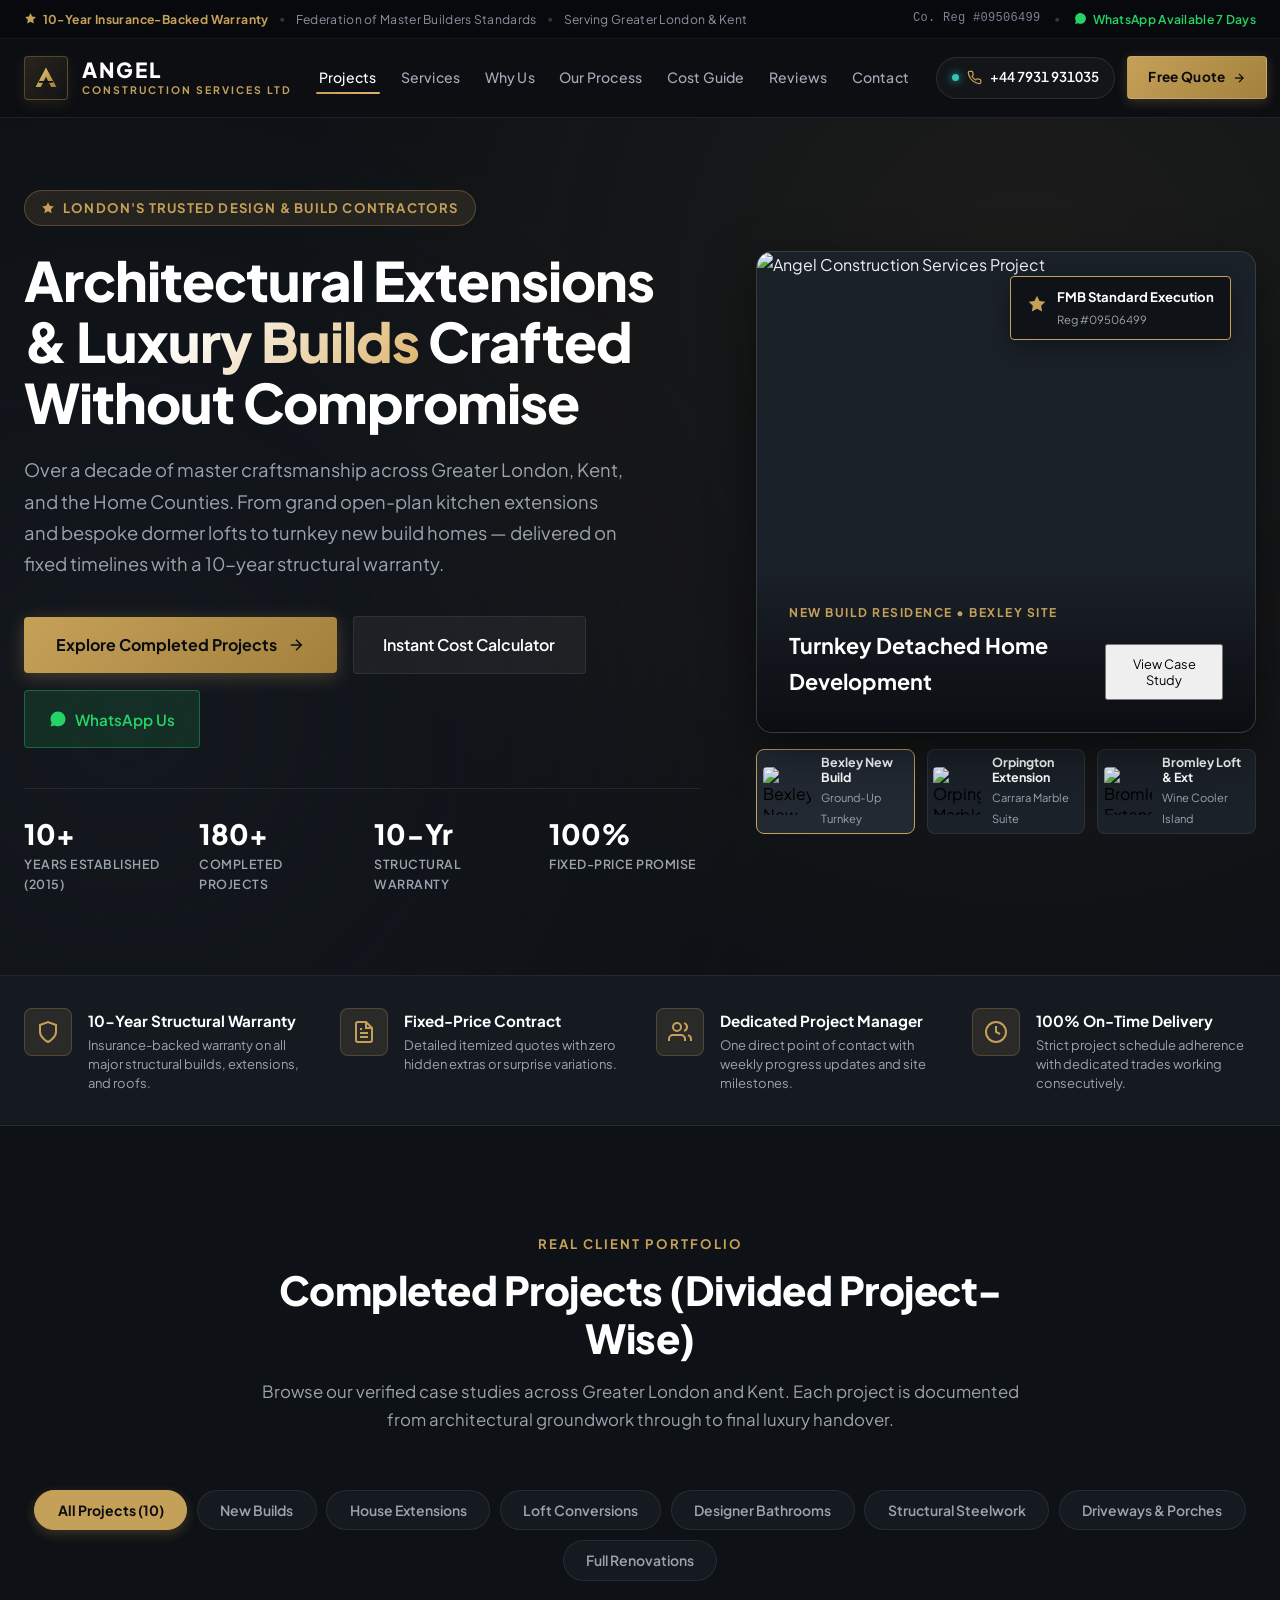
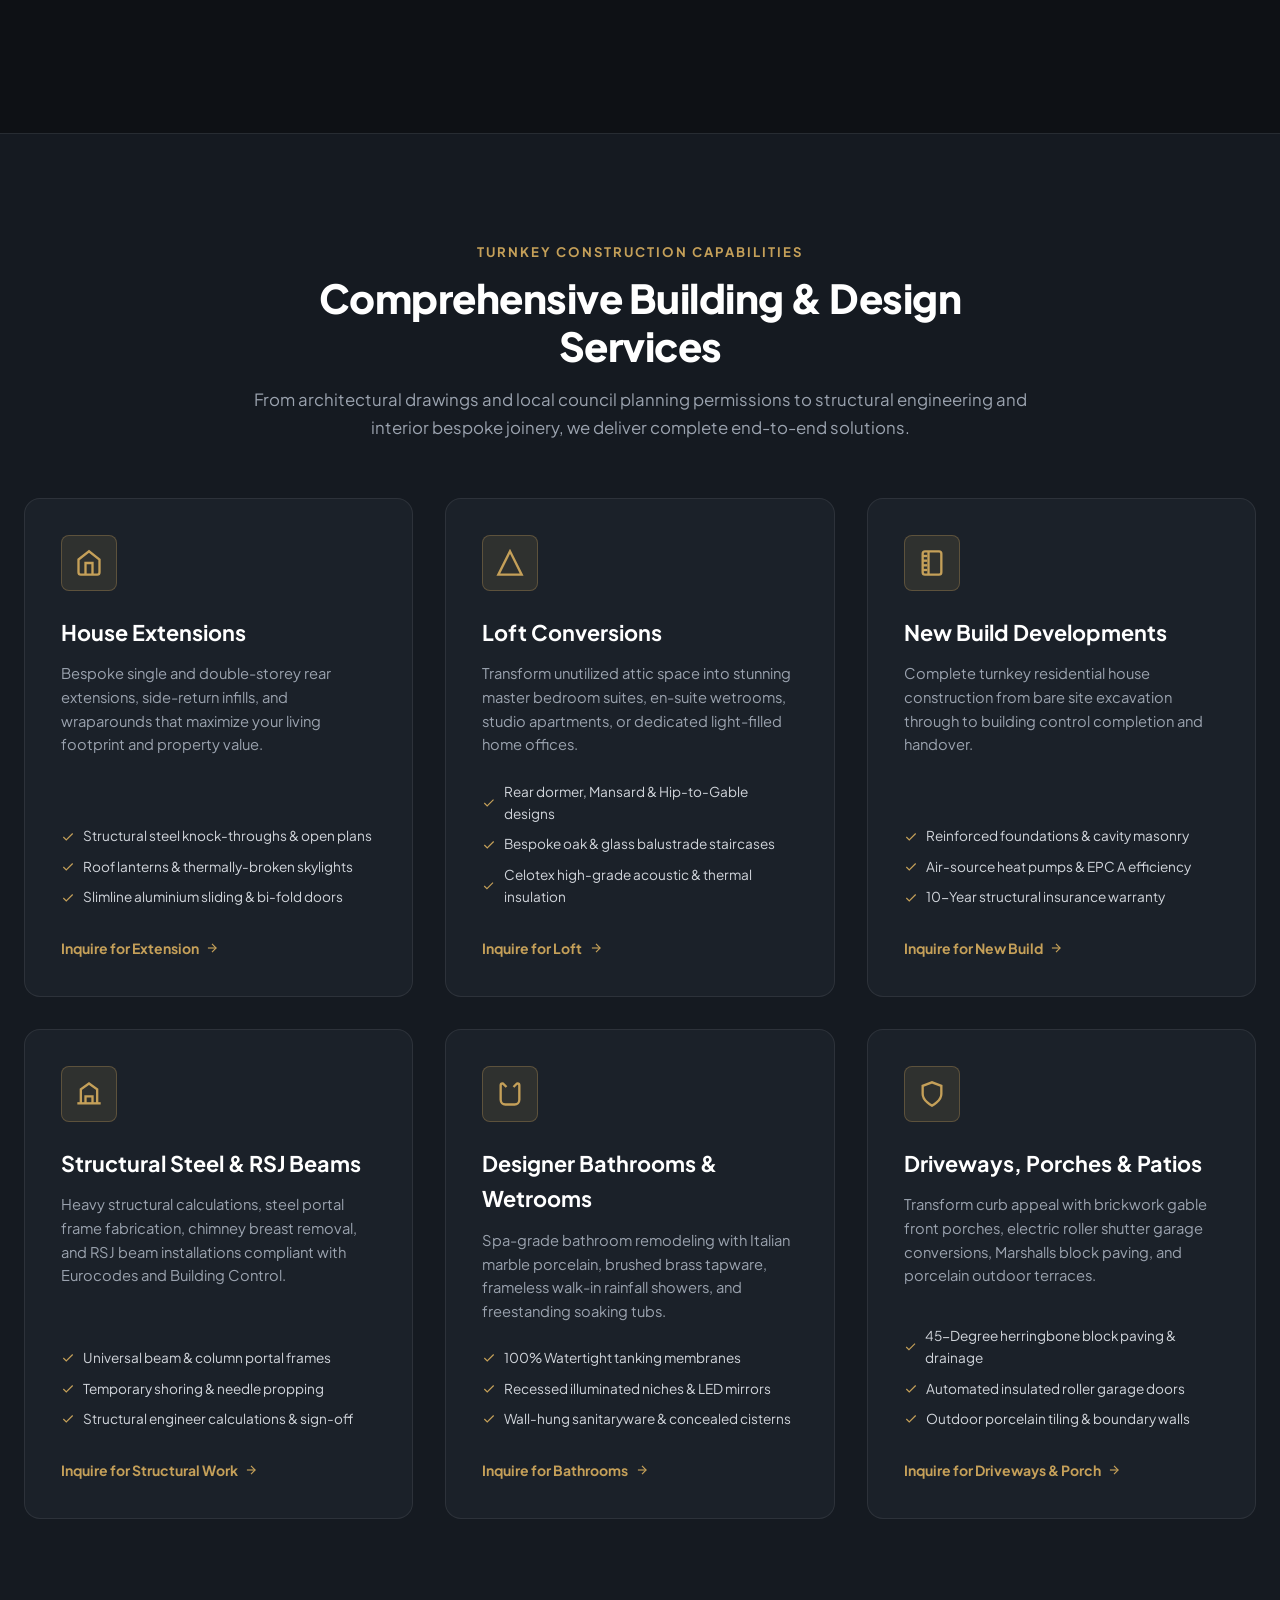
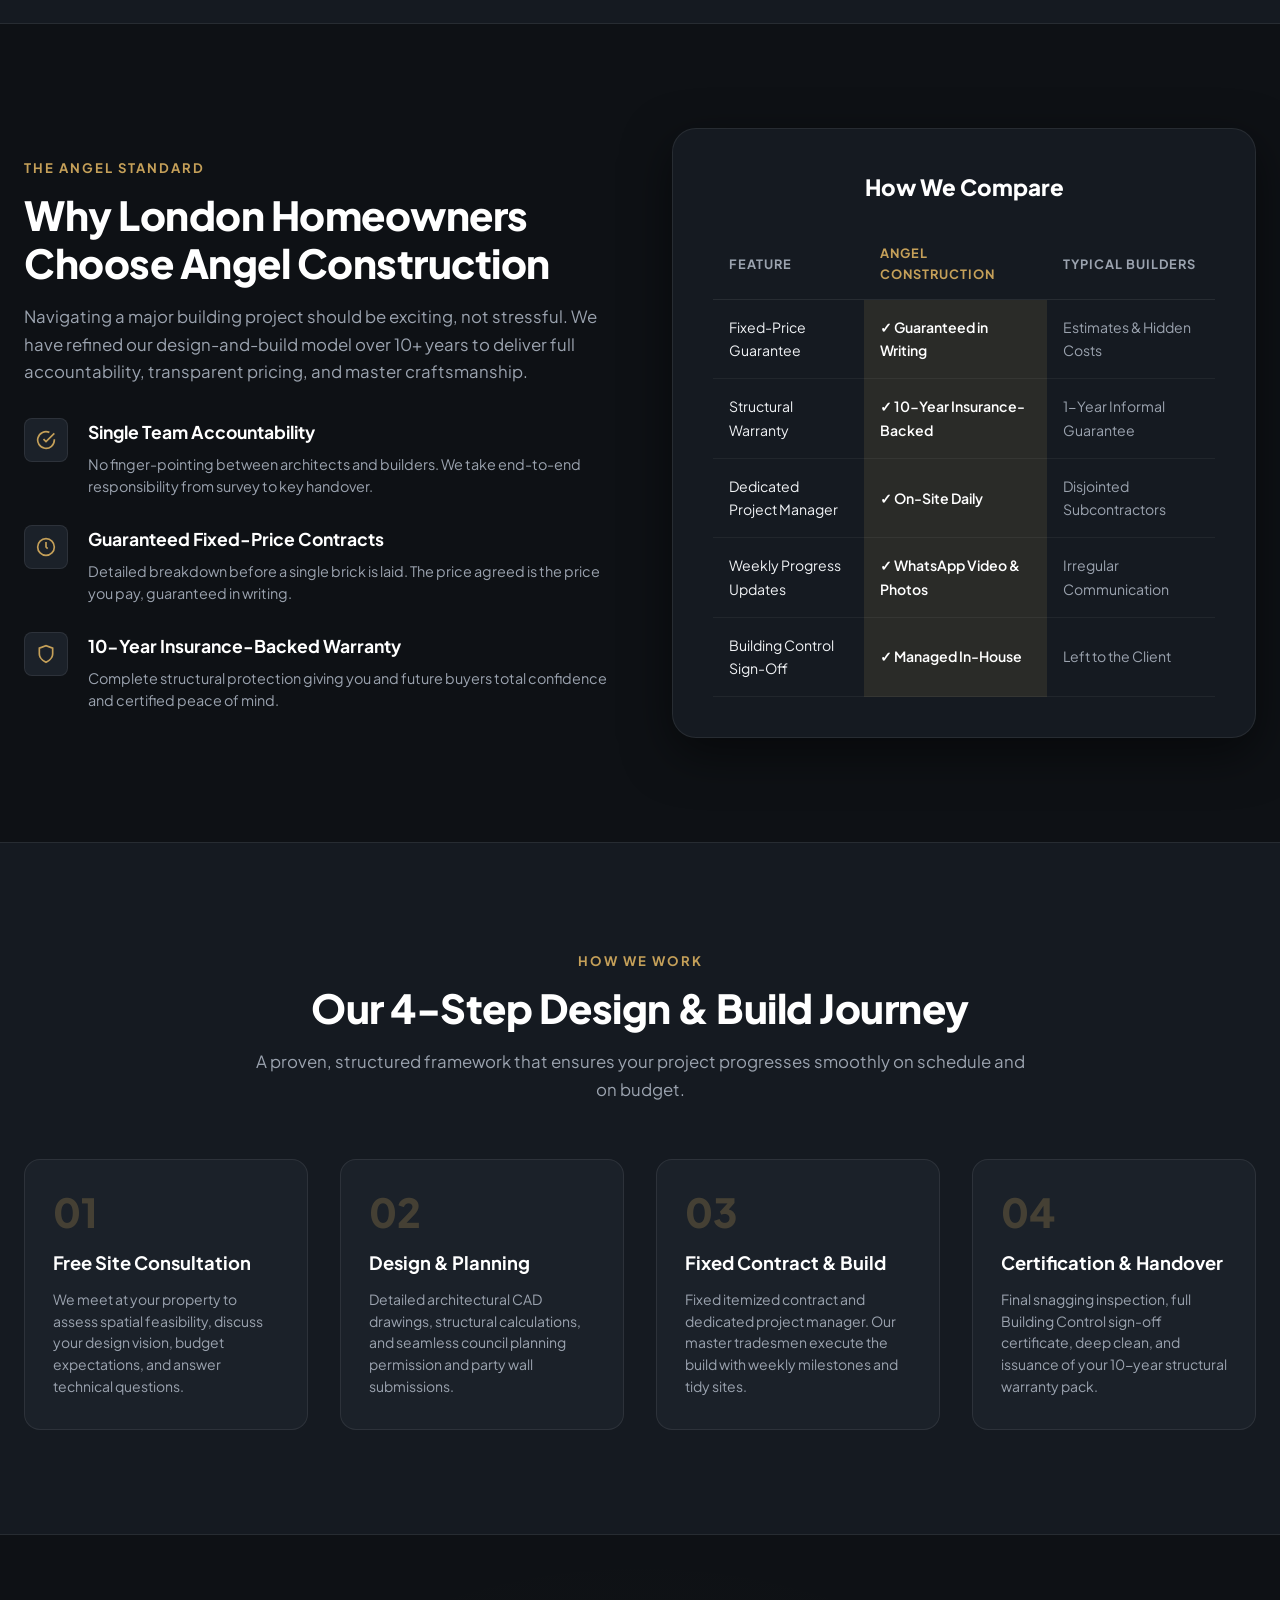
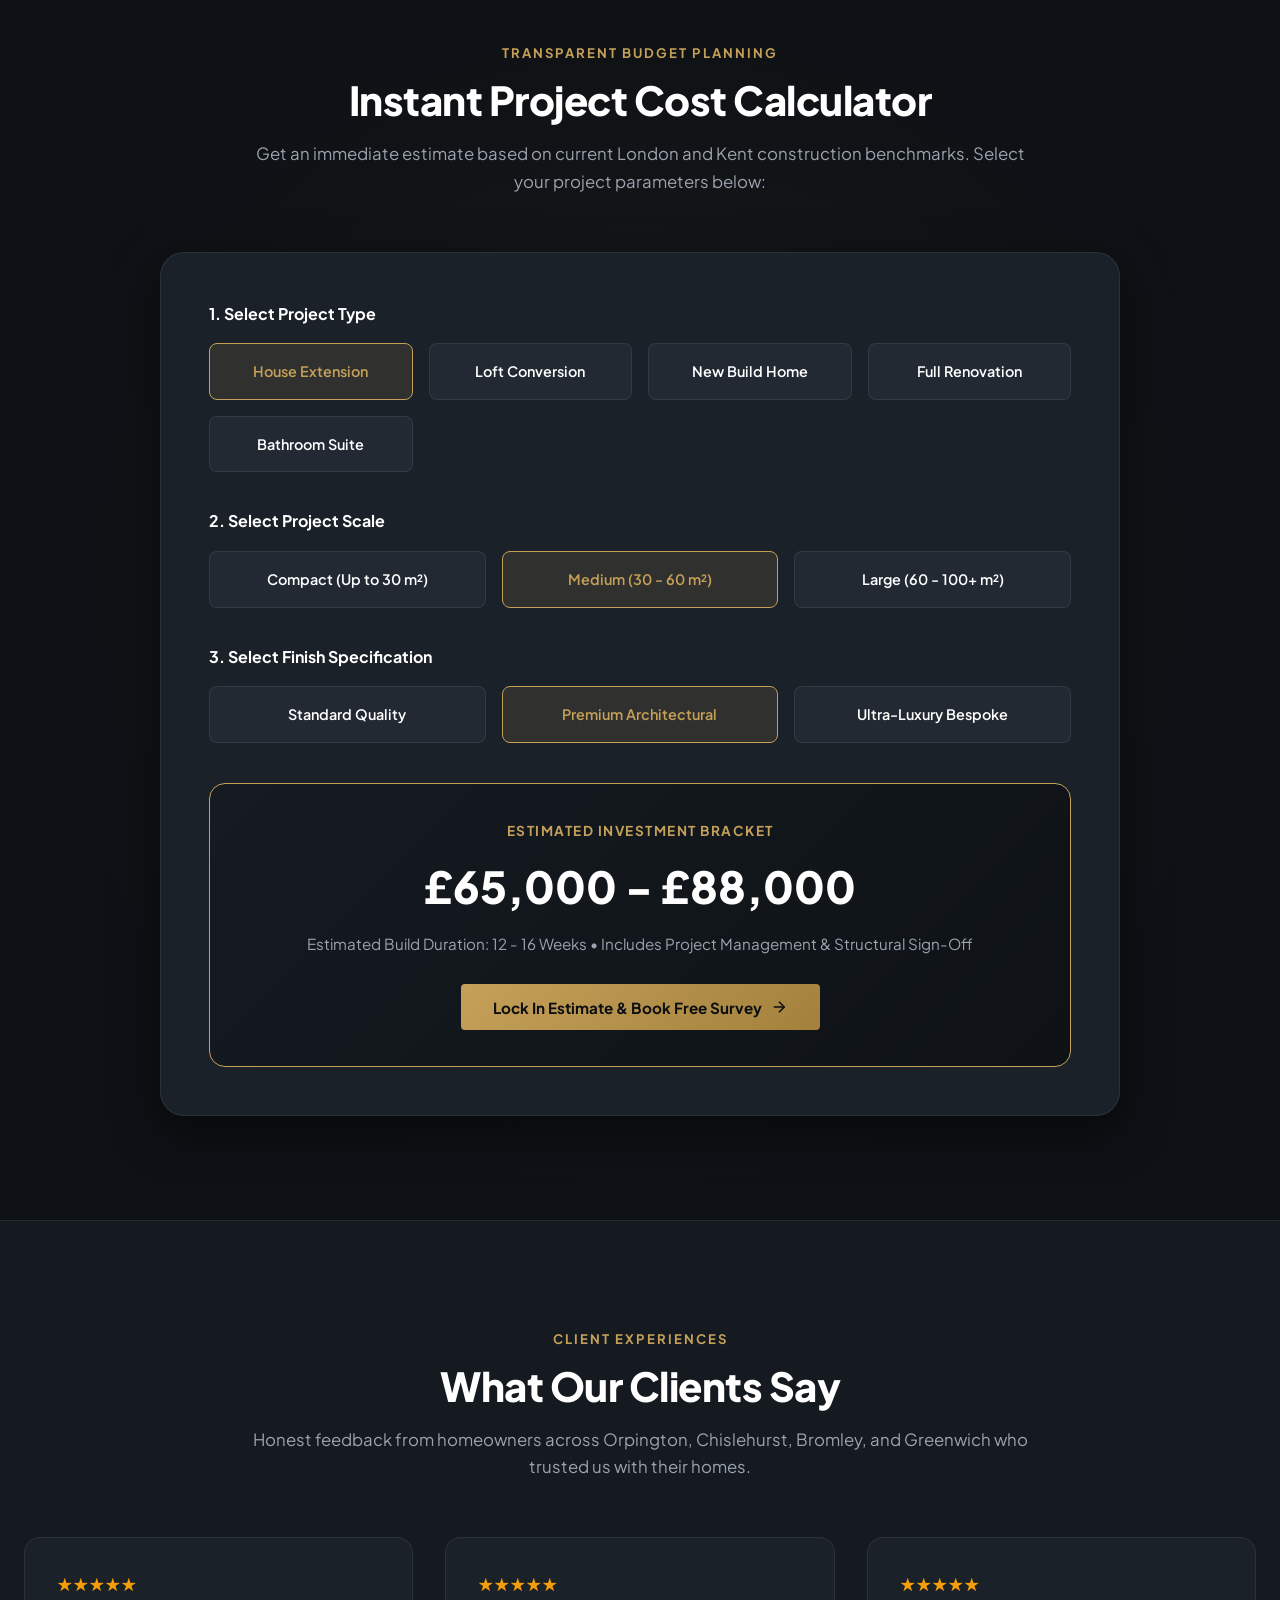
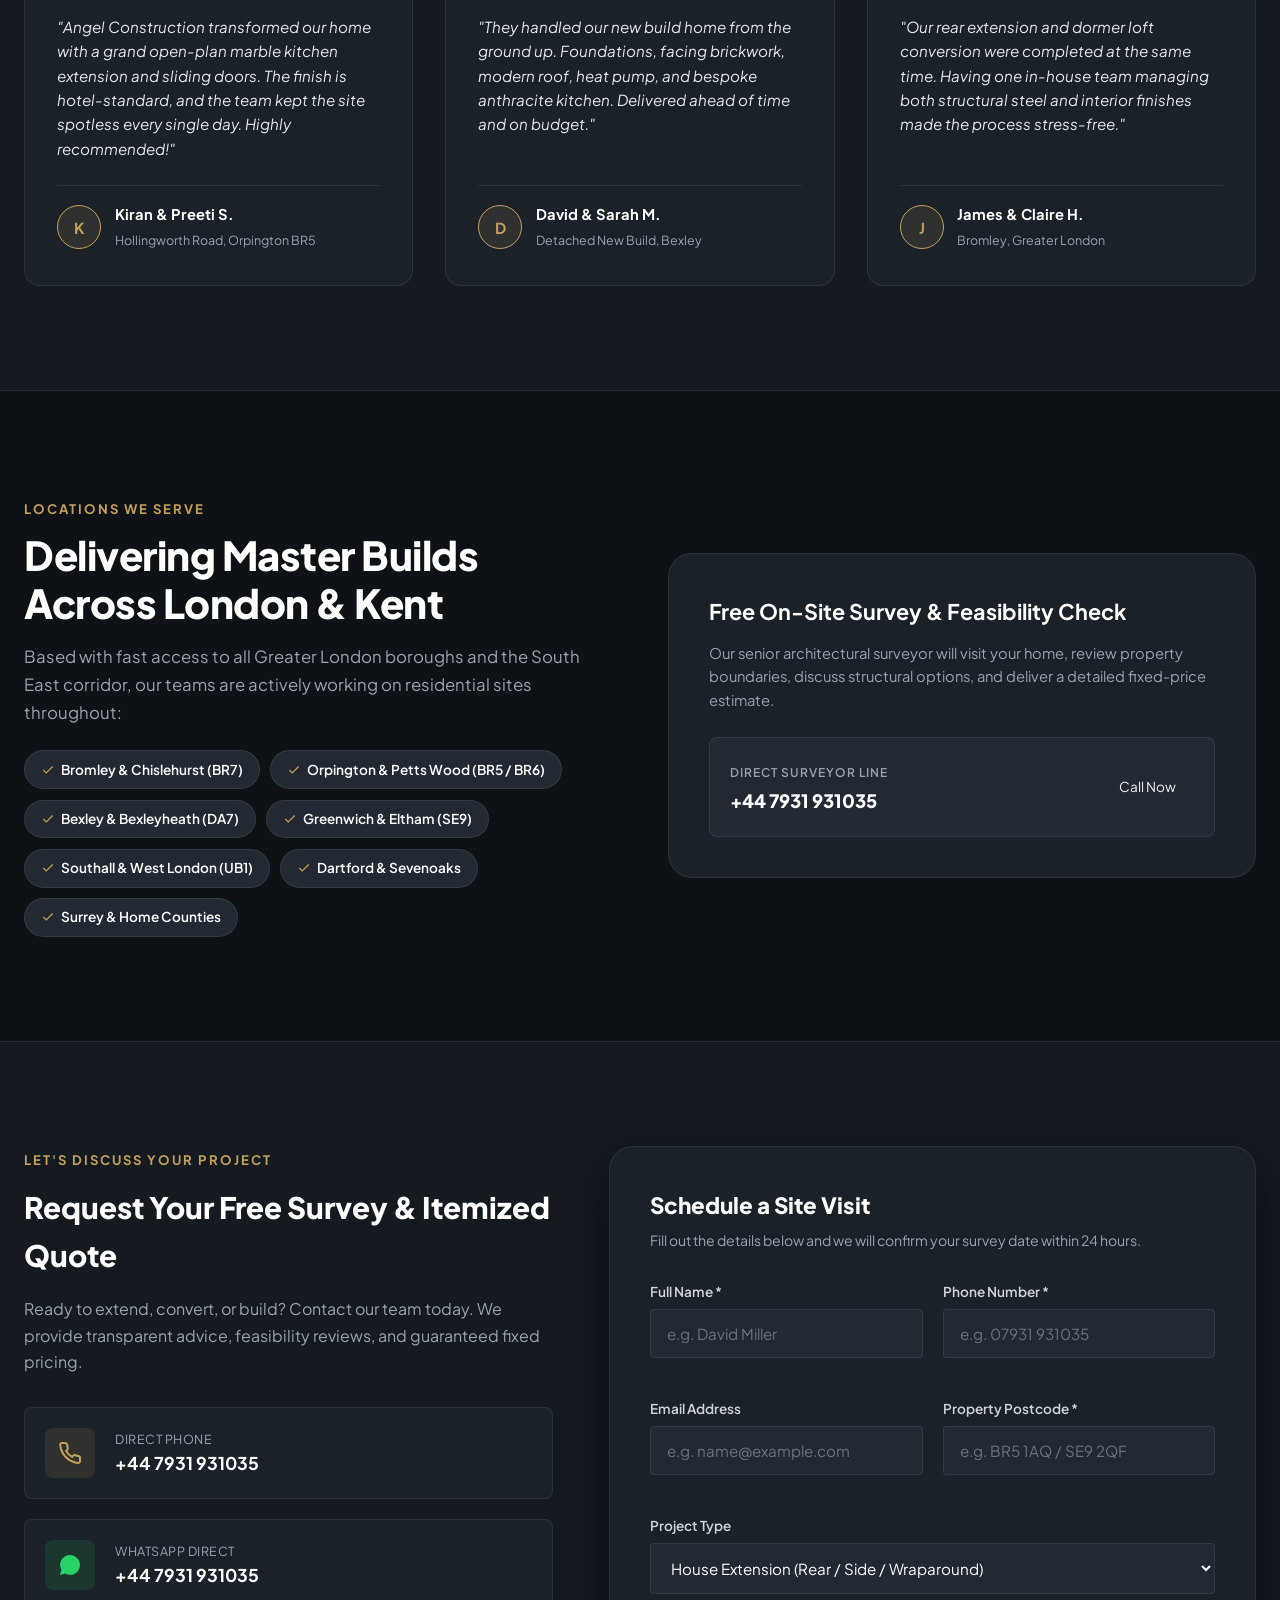
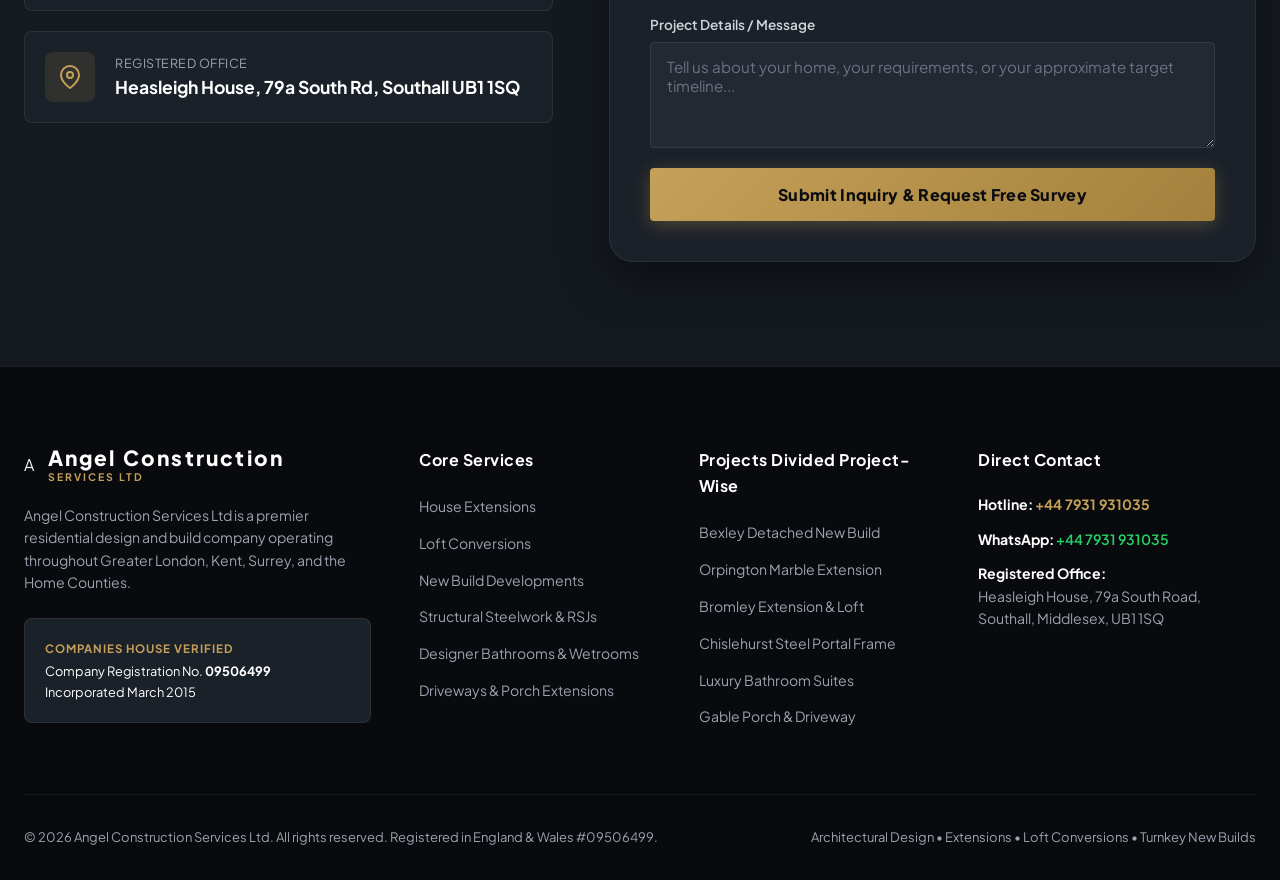
==== index.html @ 8d721588 "Add files via upload" ====
<!DOCTYPE html>
<html lang="en">
<head>
  <meta charset="UTF-8">
  <meta name="viewport" content="width=device-width, initial-scale=1.0">
  <title>Angel Construction Services Ltd | Architectural Design, Extensions & Luxury Builds London</title>
  <meta name="description" content="Premier Design & Build contractors in London and Kent. Specialising in luxury house extensions, bespoke loft conversions, turnkey new build homes, and structural engineering. 10-Year Structural Warranty. Call +44 7931 931035.">
  <meta name="keywords" content="Angel Construction Services Ltd, house extensions London, loft conversions London, new build contractor Kent, Chislehurst builders, Orpington builder, structural steel RSJ London">
  
  <!-- Favicon -->
  <link rel="icon" href="data:image/svg+xml,<svg xmlns='http://www.w3.org/2000/svg' viewBox='0 0 100 100'><rect width='100' height='100' rx='18' fill='%230e1115'/><path d='M50 18 L76 78 L62 78 L50 48 L38 78 L24 78 Z' fill='%23c5a059'/><rect x='34' y='60' width='32' height='6' rx='3' fill='%23c5a059'/></svg>">

  <!-- Google Fonts: Plus Jakarta Sans -->
  <link rel="preconnect" href="https://fonts.googleapis.com">
  <link rel="preconnect" href="https://fonts.gstatic.com" crossorigin>
  <link href="https://fonts.googleapis.com/css2?family=Plus+Jakarta+Sans:wght@300;400;500;600;700;800&display=swap" rel="stylesheet">

  <!-- Custom Stylesheets -->
  <link rel="stylesheet" href="styles.css">
</head>
<body>

  <!-- ==========================================================================
       TOP NOTIFICATION BAR (ULTRA-CLEAN ARCHITECTURAL STRIP)
       ========================================================================== -->
  <div class="top-bar">
    <div class="container-wide top-bar-inner">
      <div class="top-bar-left">
        <span class="top-highlight">
          <svg width="13" height="13" viewBox="0 0 24 24" fill="currentColor"><polygon points="12 2 15.09 8.26 22 9.27 17 14.14 18.18 21.02 12 17.77 5.82 21.02 7 14.14 2 9.27 8.91 8.26 12 2"></polygon></svg>
          10-Year Insurance-Backed Warranty
        </span>
        <span class="top-sep">•</span>
        <span>Federation of Master Builders Standards</span>
        <span class="top-sep">•</span>
        <span>Serving Greater London & Kent</span>
      </div>
      <div class="top-bar-right">
        <span class="top-reg">Co. Reg #09506499</span>
        <span class="top-sep">•</span>
        <a href="https://wa.me/447931931035" target="_blank" rel="noopener noreferrer" class="top-wa-link">
          <svg width="13" height="13" viewBox="0 0 24 24" fill="currentColor"><path d="M12.04 2c-5.46 0-9.91 4.45-9.91 9.91 0 1.75.46 3.45 1.32 4.95L2.05 22l5.25-1.38c1.45.79 3.08 1.21 4.74 1.21 5.46 0 9.91-4.45 9.91-9.91 0-2.65-1.03-5.14-2.9-7.01A9.816 9.816 0 0 0 12.04 2z"></path></svg>
          WhatsApp Available 7 Days
        </a>
      </div>
    </div>
  </div>

  <!-- ==========================================================================
       SITE HEADER & NAVIGATION (HIGH-END ARCHITECTURAL LUXURY)
       ========================================================================== -->
  <header class="site-header">
    <div class="container-wide nav-inner">
      <!-- Luxury Architectural Logo -->
      <a href="#" class="brand-logo" aria-label="Angel Construction Services Ltd">
        <div class="logo-mark">
          <svg width="26" height="26" viewBox="0 0 40 40" fill="none">
            <!-- Architectural Roof & Angle Monogram -->
            <path d="M20 4 L36 34 L28 34 L20 18 L12 34 L4 34 Z" fill="url(#goldGradient)" />
            <path d="M10 26 L30 26" stroke="#0e1115" stroke-width="2.5" stroke-linecap="round" />
            <defs>
              <linearGradient id="goldGradient" x1="4" y1="4" x2="36" y2="36" gradientUnits="userSpaceOnUse">
                <stop stop-color="#e8c77b" />
                <stop offset="0.5" stop-color="#c5a059" />
                <stop offset="1" stop-color="#9d7933" />
              </linearGradient>
            </defs>
          </svg>
        </div>
        <div class="brand-text">
          <span class="brand-name">ANGEL</span>
          <span class="brand-tagline">CONSTRUCTION SERVICES LTD</span>
        </div>
      </a>

      <!-- Streamlined Clean Navigation -->
      <nav class="main-nav" aria-label="Main Navigation">
        <ul class="nav-list">
          <li><a href="#projects" class="nav-link active">Projects</a></li>
          <li><a href="#services" class="nav-link">Services</a></li>
          <li><a href="#why-us" class="nav-link">Why Us</a></li>
          <li><a href="#process" class="nav-link">Our Process</a></li>
          <li><a href="#calculator" class="nav-link">Cost Guide</a></li>
          <li><a href="#reviews" class="nav-link">Reviews</a></li>
          <li><a href="#contact" class="nav-link">Contact</a></li>
        </ul>
      </nav>

      <!-- Right Action Group -->
      <div class="nav-actions">
        <!-- Direct Phone Number (Single Line Guaranteed) -->
        <a href="tel:+447931931035" class="nav-phone-pill" title="Call Angel Construction Services Ltd">
          <span class="live-dot" aria-hidden="true"></span>
          <svg width="15" height="15" viewBox="0 0 24 24" fill="none" stroke="currentColor" stroke-width="2"><path d="M22 16.92v3a2 2 0 0 1-2.18 2 19.79 19.79 0 0 1-8.63-3.07 19.5 19.5 0 0 1-6-6 19.79 19.79 0 0 1-3.07-8.67A2 2 0 0 1 4.11 2h3a2 2 0 0 1 2 1.72 12.84 12.84 0 0 0 .7 2.81 2 2 0 0 1-.45 2.11L8.09 9.91a16 16 0 0 0 6 6l1.27-1.27a2 2 0 0 1 2.11-.45 12.84 12.84 0 0 0 2.81.7A2 2 0 0 1 22 16.92z"></path></svg>
          <span class="phone-number-text">+44 7931 931035</span>
        </a>

        <!-- Luxury Consultation CTA -->
        <a href="#contact" class="nav-cta-btn">
          <span>Free Quote</span>
          <svg width="14" height="14" viewBox="0 0 24 24" fill="none" stroke="currentColor" stroke-width="2.2"><line x1="5" y1="12" x2="19" y2="12"></line><polyline points="12 5 19 12 12 19"></polyline></svg>
        </a>

        <!-- Mobile Toggle Button -->
        <button class="mobile-menu-toggle" id="mobileMenuToggle" aria-label="Toggle Navigation Menu">
          <svg width="24" height="24" viewBox="0 0 24 24" fill="none" stroke="currentColor" stroke-width="2"><line x1="3" y1="12" x2="21" y2="12"></line><line x1="3" y1="6" x2="21" y2="6"></line><line x1="3" y1="18" x2="21" y2="18"></line></svg>
        </button>
      </div>
    </div>
  </header>

  <!-- ==========================================================================
       HERO SECTION (TROVIX ARCHITECTURAL VIBE)
       ========================================================================== -->
  <section class="hero-section">
    <div class="container-wide hero-grid">
      <div class="hero-content">
        <div class="hero-badge-pill">
          <svg width="14" height="14" viewBox="0 0 24 24" fill="currentColor"><polygon points="12 2 15.09 8.26 22 9.27 17 14.14 18.18 21.02 12 17.77 5.82 21.02 7 14.14 2 9.27 8.91 8.26 12 2"></polygon></svg>
          London's Trusted Design & Build Contractors
        </div>
        <h1 class="hero-title">
          Architectural Extensions & <span class="gold-gradient">Luxury Builds</span> Crafted Without Compromise
        </h1>
        <p class="hero-description">
          Over a decade of master craftsmanship across Greater London, Kent, and the Home Counties. From grand open-plan kitchen extensions and bespoke dormer lofts to turnkey new build homes — delivered on fixed timelines with a 10-year structural warranty.
        </p>

        <div class="hero-actions">
          <a href="#projects" class="btn-hero-primary">
            <span>Explore Completed Projects</span>
            <svg width="18" height="18" viewBox="0 0 24 24" fill="none" stroke="currentColor" stroke-width="2"><line x1="5" y1="12" x2="19" y2="12"></line><polyline points="12 5 19 12 12 19"></polyline></svg>
          </a>
          <a href="#calculator" class="btn-hero-secondary">
            <span>Instant Cost Calculator</span>
          </a>
          <a href="https://wa.me/447931931035" target="_blank" rel="noopener noreferrer" class="btn-hero-whatsapp">
            <svg width="18" height="18" viewBox="0 0 24 24" fill="currentColor"><path d="M12.04 2c-5.46 0-9.91 4.45-9.91 9.91 0 1.75.46 3.45 1.32 4.95L2.05 22l5.25-1.38c1.45.79 3.08 1.21 4.74 1.21 5.46 0 9.91-4.45 9.91-9.91 0-2.65-1.03-5.14-2.9-7.01A9.816 9.816 0 0 0 12.04 2z"></path></svg>
            <span>WhatsApp Us</span>
          </a>
        </div>

        <div class="hero-stats-row">
          <div class="hero-stat-item">
            <h3>10+</h3>
            <p>Years Established (2015)</p>
          </div>
          <div class="hero-stat-item">
            <h3>180+</h3>
            <p>Completed Projects</p>
          </div>
          <div class="hero-stat-item">
            <h3>10-Yr</h3>
            <p>Structural Warranty</p>
          </div>
          <div class="hero-stat-item">
            <h3>100%</h3>
            <p>Fixed-Price Promise</p>
          </div>
        </div>
      </div>

      <!-- Hero Visual Showcase -->
      <div class="hero-media-wrapper">
        <div class="hero-showcase-card">
          <img id="heroMainImg" src="assets/projects/project-1-new-build/img-01.jpg" alt="Angel Construction Services Project" class="hero-main-img">
          
          <div class="hero-image-overlay">
            <div>
              <span id="heroOverlayTag" class="hero-overlay-tag">New Build Residence • Bexley Site</span>
              <h2 id="heroOverlayTitle" class="hero-overlay-title">Turnkey Detached Home Development</h2>
            </div>
            <button class="cta-btn-gold" onclick="openProjectModal('bexley-new-build')" style="padding: 0.6rem 1.1rem; font-size: 0.8rem;">
              View Case Study
            </button>
          </div>

          <div class="hero-floating-badge">
            <div class="badge-icon">
              <svg width="20" height="20" viewBox="0 0 24 24" fill="currentColor"><path d="M12 2l3.09 6.26L22 9.27l-5 4.87 1.18 6.88L12 17.77l-6.18 3.25L7 14.14 2 9.27l6.91-1.01L12 2z"></path></svg>
            </div>
            <div class="badge-text">
              FMB Standard Execution<br>
              <span style="font-size:0.7rem;color:#9ba3af;font-weight:400;">Reg #09506499</span>
            </div>
          </div>
        </div>

        <!-- Hero Thumbnails Switcher -->
        <div class="hero-thumbnails">
          <button class="hero-thumb-btn active" 
                  data-src="assets/projects/project-1-new-build/img-01.jpg"
                  data-tag="New Build Residence • Bexley Site"
                  data-title="Turnkey Detached Home Development">
            <img src="assets/projects/project-1-new-build/img-01.jpg" alt="Bexley New Build">
            <div class="hero-thumb-info">
              <h4>Bexley New Build</h4>
              <span>Ground-Up Turnkey</span>
            </div>
          </button>

          <button class="hero-thumb-btn" 
                  data-src="assets/projects/project-2-orpington-marble-extension/img-01.jpg"
                  data-tag="Grand Extension • Orpington BR5"
                  data-title="Marble Living & Kitchen Pavilion">
            <img src="assets/projects/project-2-orpington-marble-extension/img-01.jpg" alt="Orpington Marble Extension">
            <div class="hero-thumb-info">
              <h4>Orpington Extension</h4>
              <span>Carrara Marble Suite</span>
            </div>
          </button>

          <button class="hero-thumb-btn" 
                  data-src="assets/projects/project-3-bromley-extension-loft/img-01.jpg"
                  data-tag="Wraparound Extension • Bromley"
                  data-title="Chef Island & Dormer Loft Suite">
            <img src="assets/projects/project-3-bromley-extension-loft/img-01.jpg" alt="Bromley Extension & Loft">
            <div class="hero-thumb-info">
              <h4>Bromley Loft & Ext</h4>
              <span>Wine Cooler Island</span>
            </div>
          </button>
        </div>
      </div>
    </div>
  </section>

  <!-- ==========================================================================
       TRUST CREDENTIALS STRIP (TROVIX STYLE)
       ========================================================================== -->
  <section class="trust-strip">
    <div class="container-wide trust-strip-inner">
      <div class="trust-item">
        <div class="trust-icon-box">
          <svg width="24" height="24" viewBox="0 0 24 24" fill="none" stroke="currentColor" stroke-width="2"><path d="M12 22s8-4 8-10V5l-8-3-8 3v7c0 6 8 10 8 10z"></path></svg>
        </div>
        <div class="trust-item-content">
          <h4>10-Year Structural Warranty</h4>
          <p>Insurance-backed warranty on all major structural builds, extensions, and roofs.</p>
        </div>
      </div>

      <div class="trust-item">
        <div class="trust-icon-box">
          <svg width="24" height="24" viewBox="0 0 24 24" fill="none" stroke="currentColor" stroke-width="2"><path d="M14 2H6a2 2 0 0 0-2 2v16a2 2 0 0 0 2 2h12a2 2 0 0 0 2-2V8z"></path><polyline points="14 2 14 8 20 8"></polyline><line x1="16" y1="13" x2="8" y2="13"></line><line x1="16" y1="17" x2="8" y2="17"></line><polyline points="10 9 9 9 8 9"></polyline></svg>
        </div>
        <div class="trust-item-content">
          <h4>Fixed-Price Contract</h4>
          <p>Detailed itemized quotes with zero hidden extras or surprise variations.</p>
        </div>
      </div>

      <div class="trust-item">
        <div class="trust-icon-box">
          <svg width="24" height="24" viewBox="0 0 24 24" fill="none" stroke="currentColor" stroke-width="2"><path d="M17 21v-2a4 4 0 0 0-4-4H5a4 4 0 0 0-4 4v2"></path><circle cx="9" cy="7" r="4"></circle><path d="M23 21v-2a4 4 0 0 0-3-3.87"></path><path d="M16 3.13a4 4 0 0 1 0 7.75"></path></svg>
        </div>
        <div class="trust-item-content">
          <h4>Dedicated Project Manager</h4>
          <p>One direct point of contact with weekly progress updates and site milestones.</p>
        </div>
      </div>

      <div class="trust-item">
        <div class="trust-icon-box">
          <svg width="24" height="24" viewBox="0 0 24 24" fill="none" stroke="currentColor" stroke-width="2"><circle cx="12" cy="12" r="10"></circle><polyline points="12 6 12 12 16 14"></polyline></svg>
        </div>
        <div class="trust-item-content">
          <h4>100% On-Time Delivery</h4>
          <p>Strict project schedule adherence with dedicated trades working consecutively.</p>
        </div>
      </div>
    </div>
  </section>

  <!-- ==========================================================================
       CORE FEATURE: PROJECTS DIVIDED PROJECT-WISE
       ========================================================================== -->
  <section id="projects" class="section-pad projects-section">
    <div class="container-wide">
      <div class="section-head">
        <span class="section-subtitle">Real Client Portfolio</span>
        <h2 class="section-title">Completed Projects (Divided Project-Wise)</h2>
        <p class="section-desc">
          Browse our verified case studies across Greater London and Kent. Each project is documented from architectural groundwork through to final luxury handover.
        </p>
      </div>

      <!-- Filter Buttons -->
      <div class="project-filter-bar">
        <button class="filter-btn active" data-filter="all">All Projects (10)</button>
        <button class="filter-btn" data-filter="new-build">New Builds</button>
        <button class="filter-btn" data-filter="extensions">House Extensions</button>
        <button class="filter-btn" data-filter="lofts">Loft Conversions</button>
        <button class="filter-btn" data-filter="bathrooms">Designer Bathrooms</button>
        <button class="filter-btn" data-filter="structural">Structural Steelwork</button>
        <button class="filter-btn" data-filter="exterior">Driveways & Porches</button>
        <button class="filter-btn" data-filter="renovations">Full Renovations</button>
      </div>

      <!-- Dynamic Projects Grid -->
      <div class="projects-grid" id="projectsGrid">
        <!-- Rendered dynamically by script.js from window.ANGEL_PROJECTS -->
      </div>
    </div>
  </section>

  <!-- ==========================================================================
       CORE SERVICES (MATCHING TROVIX CORE CAPABILITIES)
       ========================================================================== -->
  <section id="services" class="section-pad services-section">
    <div class="container-wide">
      <div class="section-head">
        <span class="section-subtitle">Turnkey Construction Capabilities</span>
        <h2 class="section-title">Comprehensive Building & Design Services</h2>
        <p class="section-desc">
          From architectural drawings and local council planning permissions to structural engineering and interior bespoke joinery, we deliver complete end-to-end solutions.
        </p>
      </div>

      <div class="services-grid">
        <!-- Service 1: House Extensions -->
        <article class="service-card">
          <div class="service-icon-box">
            <svg width="28" height="28" viewBox="0 0 24 24" fill="none" stroke="currentColor" stroke-width="2"><path d="M3 9l9-7 9 7v11a2 2 0 0 1-2 2H5a2 2 0 0 1-2-2z"></path><polyline points="9 22 9 12 15 12 15 22"></polyline></svg>
          </div>
          <h3 class="service-card-title">House Extensions</h3>
          <p class="service-card-desc">
            Bespoke single and double-storey rear extensions, side-return infills, and wraparounds that maximize your living footprint and property value.
          </p>
          <ul class="service-features-list">
            <li><svg width="14" height="14" viewBox="0 0 24 24" fill="none" stroke="currentColor" stroke-width="2"><polyline points="20 6 9 17 4 12"></polyline></svg> Structural steel knock-throughs & open plans</li>
            <li><svg width="14" height="14" viewBox="0 0 24 24" fill="none" stroke="currentColor" stroke-width="2"><polyline points="20 6 9 17 4 12"></polyline></svg> Roof lanterns & thermally-broken skylights</li>
            <li><svg width="14" height="14" viewBox="0 0 24 24" fill="none" stroke="currentColor" stroke-width="2"><polyline points="20 6 9 17 4 12"></polyline></svg> Slimline aluminium sliding & bi-fold doors</li>
          </ul>
          <a href="#contact" class="service-card-link">
            <span>Inquire for Extension</span>
            <svg width="14" height="14" viewBox="0 0 24 24" fill="none" stroke="currentColor" stroke-width="2"><line x1="5" y1="12" x2="19" y2="12"></line><polyline points="12 5 19 12 12 19"></polyline></svg>
          </a>
        </article>

        <!-- Service 2: Loft Conversions -->
        <article class="service-card">
          <div class="service-icon-box">
            <svg width="28" height="28" viewBox="0 0 24 24" fill="none" stroke="currentColor" stroke-width="2"><polygon points="12 2 2 22 22 22"></polygon></svg>
          </div>
          <h3 class="service-card-title">Loft Conversions</h3>
          <p class="service-card-desc">
            Transform unutilized attic space into stunning master bedroom suites, en-suite wetrooms, studio apartments, or dedicated light-filled home offices.
          </p>
          <ul class="service-features-list">
            <li><svg width="14" height="14" viewBox="0 0 24 24" fill="none" stroke="currentColor" stroke-width="2"><polyline points="20 6 9 17 4 12"></polyline></svg> Rear dormer, Mansard & Hip-to-Gable designs</li>
            <li><svg width="14" height="14" viewBox="0 0 24 24" fill="none" stroke="currentColor" stroke-width="2"><polyline points="20 6 9 17 4 12"></polyline></svg> Bespoke oak & glass balustrade staircases</li>
            <li><svg width="14" height="14" viewBox="0 0 24 24" fill="none" stroke="currentColor" stroke-width="2"><polyline points="20 6 9 17 4 12"></polyline></svg> Celotex high-grade acoustic & thermal insulation</li>
          </ul>
          <a href="#contact" class="service-card-link">
            <span>Inquire for Loft</span>
            <svg width="14" height="14" viewBox="0 0 24 24" fill="none" stroke="currentColor" stroke-width="2"><line x1="5" y1="12" x2="19" y2="12"></line><polyline points="12 5 19 12 12 19"></polyline></svg>
          </a>
        </article>

        <!-- Service 3: New Build Developments -->
        <article class="service-card">
          <div class="service-icon-box">
            <svg width="28" height="28" viewBox="0 0 24 24" fill="none" stroke="currentColor" stroke-width="2"><rect x="4" y="2" width="16" height="20" rx="2" ry="2"></rect><line x1="9" y1="22" x2="9" y2="2"></line><line x1="8" y1="6" x2="4" y2="6"></line><line x1="8" y1="10" x2="4" y2="10"></line><line x1="8" y1="14" x2="4" y2="14"></line><line x1="8" y1="18" x2="4" y2="18"></line></svg>
          </div>
          <h3 class="service-card-title">New Build Developments</h3>
          <p class="service-card-desc">
            Complete turnkey residential house construction from bare site excavation through to building control completion and handover.
          </p>
          <ul class="service-features-list">
            <li><svg width="14" height="14" viewBox="0 0 24 24" fill="none" stroke="currentColor" stroke-width="2"><polyline points="20 6 9 17 4 12"></polyline></svg> Reinforced foundations & cavity masonry</li>
            <li><svg width="14" height="14" viewBox="0 0 24 24" fill="none" stroke="currentColor" stroke-width="2"><polyline points="20 6 9 17 4 12"></polyline></svg> Air-source heat pumps & EPC A efficiency</li>
            <li><svg width="14" height="14" viewBox="0 0 24 24" fill="none" stroke="currentColor" stroke-width="2"><polyline points="20 6 9 17 4 12"></polyline></svg> 10-Year structural insurance warranty</li>
          </ul>
          <a href="#contact" class="service-card-link">
            <span>Inquire for New Build</span>
            <svg width="14" height="14" viewBox="0 0 24 24" fill="none" stroke="currentColor" stroke-width="2"><line x1="5" y1="12" x2="19" y2="12"></line><polyline points="12 5 19 12 12 19"></polyline></svg>
          </a>
        </article>

        <!-- Service 4: Structural Engineering & Steelwork -->
        <article class="service-card">
          <div class="service-icon-box">
            <svg width="28" height="28" viewBox="0 0 24 24" fill="none" stroke="currentColor" stroke-width="2"><path d="M2 20h20"></path><path d="M5 20V8l7-5 7 5v12"></path><path d="M9 20v-6h6v6"></path></svg>
          </div>
          <h3 class="service-card-title">Structural Steel & RSJ Beams</h3>
          <p class="service-card-desc">
            Heavy structural calculations, steel portal frame fabrication, chimney breast removal, and RSJ beam installations compliant with Eurocodes and Building Control.
          </p>
          <ul class="service-features-list">
            <li><svg width="14" height="14" viewBox="0 0 24 24" fill="none" stroke="currentColor" stroke-width="2"><polyline points="20 6 9 17 4 12"></polyline></svg> Universal beam & column portal frames</li>
            <li><svg width="14" height="14" viewBox="0 0 24 24" fill="none" stroke="currentColor" stroke-width="2"><polyline points="20 6 9 17 4 12"></polyline></svg> Temporary shoring & needle propping</li>
            <li><svg width="14" height="14" viewBox="0 0 24 24" fill="none" stroke="currentColor" stroke-width="2"><polyline points="20 6 9 17 4 12"></polyline></svg> Structural engineer calculations & sign-off</li>
          </ul>
          <a href="#contact" class="service-card-link">
            <span>Inquire for Structural Work</span>
            <svg width="14" height="14" viewBox="0 0 24 24" fill="none" stroke="currentColor" stroke-width="2"><line x1="5" y1="12" x2="19" y2="12"></line><polyline points="12 5 19 12 12 19"></polyline></svg>
          </a>
        </article>

        <!-- Service 5: Designer Bathrooms & Wetrooms -->
        <article class="service-card">
          <div class="service-icon-box">
            <svg width="28" height="28" viewBox="0 0 24 24" fill="none" stroke="currentColor" stroke-width="2"><path d="M9 6 6.5 3.5a1.5 1.5 0 0 0-1-.5C4.67 3 4 3.67 4 4.5V17a4 4 0 0 0 4 4h8a4 4 0 0 0 4-4V4.5c0-.83-.67-1.5-1.5-1.5-.38 0-.74.15-1 .5L15 6"></path></svg>
          </div>
          <h3 class="service-card-title">Designer Bathrooms & Wetrooms</h3>
          <p class="service-card-desc">
            Spa-grade bathroom remodeling with Italian marble porcelain, brushed brass tapware, frameless walk-in rainfall showers, and freestanding soaking tubs.
          </p>
          <ul class="service-features-list">
            <li><svg width="14" height="14" viewBox="0 0 24 24" fill="none" stroke="currentColor" stroke-width="2"><polyline points="20 6 9 17 4 12"></polyline></svg> 100% Watertight tanking membranes</li>
            <li><svg width="14" height="14" viewBox="0 0 24 24" fill="none" stroke="currentColor" stroke-width="2"><polyline points="20 6 9 17 4 12"></polyline></svg> Recessed illuminated niches & LED mirrors</li>
            <li><svg width="14" height="14" viewBox="0 0 24 24" fill="none" stroke="currentColor" stroke-width="2"><polyline points="20 6 9 17 4 12"></polyline></svg> Wall-hung sanitaryware & concealed cisterns</li>
          </ul>
          <a href="#contact" class="service-card-link">
            <span>Inquire for Bathrooms</span>
            <svg width="14" height="14" viewBox="0 0 24 24" fill="none" stroke="currentColor" stroke-width="2"><line x1="5" y1="12" x2="19" y2="12"></line><polyline points="12 5 19 12 12 19"></polyline></svg>
          </a>
        </article>

        <!-- Service 6: Driveways, Porches & Landscaping -->
        <article class="service-card">
          <div class="service-icon-box">
            <svg width="28" height="28" viewBox="0 0 24 24" fill="none" stroke="currentColor" stroke-width="2"><path d="M12 22s8-4 8-10V5l-8-3-8 3v7c0 6 8 10 8 10z"></path></svg>
          </div>
          <h3 class="service-card-title">Driveways, Porches & Patios</h3>
          <p class="service-card-desc">
            Transform curb appeal with brickwork gable front porches, electric roller shutter garage conversions, Marshalls block paving, and porcelain outdoor terraces.
          </p>
          <ul class="service-features-list">
            <li><svg width="14" height="14" viewBox="0 0 24 24" fill="none" stroke="currentColor" stroke-width="2"><polyline points="20 6 9 17 4 12"></polyline></svg> 45-Degree herringbone block paving & drainage</li>
            <li><svg width="14" height="14" viewBox="0 0 24 24" fill="none" stroke="currentColor" stroke-width="2"><polyline points="20 6 9 17 4 12"></polyline></svg> Automated insulated roller garage doors</li>
            <li><svg width="14" height="14" viewBox="0 0 24 24" fill="none" stroke="currentColor" stroke-width="2"><polyline points="20 6 9 17 4 12"></polyline></svg> Outdoor porcelain tiling & boundary walls</li>
          </ul>
          <a href="#contact" class="service-card-link">
            <span>Inquire for Driveways & Porch</span>
            <svg width="14" height="14" viewBox="0 0 24 24" fill="none" stroke="currentColor" stroke-width="2"><line x1="5" y1="12" x2="19" y2="12"></line><polyline points="12 5 19 12 12 19"></polyline></svg>
          </a>
        </article>
      </div>
    </div>
  </section>

  <!-- ==========================================================================
       WHY CHOOSE US & COMPARISON TABLE (TROVIX VALUE PILLARS)
       ========================================================================== -->
  <section id="why-us" class="section-pad why-us-section">
    <div class="container-wide why-grid">
      <div>
        <span class="section-subtitle">The Angel Standard</span>
        <h2 class="section-title">Why London Homeowners Choose Angel Construction</h2>
        <p class="section-desc" style="margin-bottom: 2rem;">
          Navigating a major building project should be exciting, not stressful. We have refined our design-and-build model over 10+ years to deliver full accountability, transparent pricing, and master craftsmanship.
        </p>

        <div class="why-feature-list">
          <div class="why-feature-item">
            <div class="why-icon-bubble">
              <svg width="20" height="20" viewBox="0 0 24 24" fill="none" stroke="currentColor" stroke-width="2"><path d="M22 11.08V12a10 10 0 1 1-5.93-9.14"></path><polyline points="22 4 12 14.01 9 11.01"></polyline></svg>
            </div>
            <div class="why-feature-text">
              <h4>Single Team Accountability</h4>
              <p>No finger-pointing between architects and builders. We take end-to-end responsibility from survey to key handover.</p>
            </div>
          </div>

          <div class="why-feature-item">
            <div class="why-icon-bubble">
              <svg width="20" height="20" viewBox="0 0 24 24" fill="none" stroke="currentColor" stroke-width="2"><circle cx="12" cy="12" r="10"></circle><polyline points="12 6 12 12 14 14"></polyline></svg>
            </div>
            <div class="why-feature-text">
              <h4>Guaranteed Fixed-Price Contracts</h4>
              <p>Detailed breakdown before a single brick is laid. The price agreed is the price you pay, guaranteed in writing.</p>
            </div>
          </div>

          <div class="why-feature-item">
            <div class="why-icon-bubble">
              <svg width="20" height="20" viewBox="0 0 24 24" fill="none" stroke="currentColor" stroke-width="2"><path d="M12 22s8-4 8-10V5l-8-3-8 3v7c0 6 8 10 8 10z"></path></svg>
            </div>
            <div class="why-feature-text">
              <h4>10-Year Insurance-Backed Warranty</h4>
              <p>Complete structural protection giving you and future buyers total confidence and certified peace of mind.</p>
            </div>
          </div>
        </div>
      </div>

      <!-- Comparison Box -->
      <div class="comparison-card">
        <h3>How We Compare</h3>
        <table class="comparison-table">
          <thead>
            <tr>
              <th>Feature</th>
              <th class="highlight">Angel Construction</th>
              <th>Typical Builders</th>
            </tr>
          </thead>
          <tbody>
            <tr>
              <td>Fixed-Price Guarantee</td>
              <td class="angel-col">✓ Guaranteed in Writing</td>
              <td class="other-col">Estimates & Hidden Costs</td>
            </tr>
            <tr>
              <td>Structural Warranty</td>
              <td class="angel-col">✓ 10-Year Insurance-Backed</td>
              <td class="other-col">1-Year Informal Guarantee</td>
            </tr>
            <tr>
              <td>Dedicated Project Manager</td>
              <td class="angel-col">✓ On-Site Daily</td>
              <td class="other-col">Disjointed Subcontractors</td>
            </tr>
            <tr>
              <td>Weekly Progress Updates</td>
              <td class="angel-col">✓ WhatsApp Video & Photos</td>
              <td class="other-col">Irregular Communication</td>
            </tr>
            <tr>
              <td>Building Control Sign-Off</td>
              <td class="angel-col">✓ Managed In-House</td>
              <td class="other-col">Left to the Client</td>
            </tr>
          </tbody>
        </table>
      </div>
    </div>
  </section>

  <!-- ==========================================================================
       4-STEP ARCHITECTURAL PROCESS
       ========================================================================== -->
  <section id="process" class="section-pad process-section">
    <div class="container-wide">
      <div class="section-head">
        <span class="section-subtitle">How We Work</span>
        <h2 class="section-title">Our 4-Step Design & Build Journey</h2>
        <p class="section-desc">
          A proven, structured framework that ensures your project progresses smoothly on schedule and on budget.
        </p>
      </div>

      <div class="process-steps-grid">
        <div class="process-step-card">
          <div class="step-num-pill">01</div>
          <h3 class="step-title">Free Site Consultation</h3>
          <p class="step-desc">
            We meet at your property to assess spatial feasibility, discuss your design vision, budget expectations, and answer technical questions.
          </p>
        </div>

        <div class="process-step-card">
          <div class="step-num-pill">02</div>
          <h3 class="step-title">Design & Planning</h3>
          <p class="step-desc">
            Detailed architectural CAD drawings, structural calculations, and seamless council planning permission and party wall submissions.
          </p>
        </div>

        <div class="process-step-card">
          <div class="step-num-pill">03</div>
          <h3 class="step-title">Fixed Contract & Build</h3>
          <p class="step-desc">
            Fixed itemized contract and dedicated project manager. Our master tradesmen execute the build with weekly milestones and tidy sites.
          </p>
        </div>

        <div class="process-step-card">
          <div class="step-num-pill">04</div>
          <h3 class="step-title">Certification & Handover</h3>
          <p class="step-desc">
            Final snagging inspection, full Building Control sign-off certificate, deep clean, and issuance of your 10-year structural warranty pack.
          </p>
        </div>
      </div>
    </div>
  </section>

  <!-- ==========================================================================
       INTERACTIVE COST ESTIMATOR / CALCULATOR
       ========================================================================== -->
  <section id="calculator" class="section-pad calculator-section">
    <div class="container">
      <div class="section-head">
        <span class="section-subtitle">Transparent Budget Planning</span>
        <h2 class="section-title">Instant Project Cost Calculator</h2>
        <p class="section-desc">
          Get an immediate estimate based on current London and Kent construction benchmarks. Select your project parameters below:
        </p>
      </div>

      <div class="calc-container">
        <!-- Step 1: Project Type -->
        <div class="calc-step">
          <label class="calc-step-label">1. Select Project Type</label>
          <div class="calc-options-grid">
            <button type="button" class="calc-opt-btn active" data-calc-type="extension">House Extension</button>
            <button type="button" class="calc-opt-btn" data-calc-type="loft">Loft Conversion</button>
            <button type="button" class="calc-opt-btn" data-calc-type="newbuild">New Build Home</button>
            <button type="button" class="calc-opt-btn" data-calc-type="renovation">Full Renovation</button>
            <button type="button" class="calc-opt-btn" data-calc-type="bathroom">Bathroom Suite</button>
          </div>
        </div>

        <!-- Step 2: Project Size -->
        <div class="calc-step">
          <label class="calc-step-label">2. Select Project Scale</label>
          <div class="calc-options-grid">
            <button type="button" class="calc-opt-btn" data-calc-size="small">Compact (Up to 30 m²)</button>
            <button type="button" class="calc-opt-btn active" data-calc-size="medium">Medium (30 - 60 m²)</button>
            <button type="button" class="calc-opt-btn" data-calc-size="large">Large (60 - 100+ m²)</button>
          </div>
        </div>

        <!-- Step 3: Finish Spec -->
        <div class="calc-step">
          <label class="calc-step-label">3. Select Finish Specification</label>
          <div class="calc-options-grid">
            <button type="button" class="calc-opt-btn" data-calc-finish="standard">Standard Quality</button>
            <button type="button" class="calc-opt-btn active" data-calc-finish="premium">Premium Architectural</button>
            <button type="button" class="calc-opt-btn" data-calc-finish="luxury">Ultra-Luxury Bespoke</button>
          </div>
        </div>

        <!-- Calculation Display Box -->
        <div class="calc-result-box">
          <div class="calc-result-title">Estimated Investment Bracket</div>
          <div class="calc-price-display" id="calcPriceDisplay">£65,000 - £88,000</div>
          <div class="calc-timeline-display" id="calcTimelineDisplay">Estimated Build Duration: 12 - 16 Weeks • Includes Project Management & Structural Sign-Off</div>
          <button type="button" id="calcCtaBtn" class="btn-calc-cta">
            <span>Lock In Estimate & Book Free Survey</span>
            <svg width="18" height="18" viewBox="0 0 24 24" fill="none" stroke="currentColor" stroke-width="2"><line x1="5" y1="12" x2="19" y2="12"></line><polyline points="12 5 19 12 12 19"></polyline></svg>
          </button>
        </div>
      </div>
    </div>
  </section>

  <!-- ==========================================================================
       CLIENT REVIEWS & TESTIMONIALS
       ========================================================================== -->
  <section id="reviews" class="section-pad testimonials-section">
    <div class="container-wide">
      <div class="section-head">
        <span class="section-subtitle">Client Experiences</span>
        <h2 class="section-title">What Our Clients Say</h2>
        <p class="section-desc">
          Honest feedback from homeowners across Orpington, Chislehurst, Bromley, and Greenwich who trusted us with their homes.
        </p>
      </div>

      <div class="reviews-grid">
        <!-- Review 1 -->
        <div class="review-card">
          <div class="review-stars">★★★★★</div>
          <p class="review-text">
            "Angel Construction transformed our home with a grand open-plan marble kitchen extension and sliding doors. The finish is hotel-standard, and the team kept the site spotless every single day. Highly recommended!"
          </p>
          <div class="review-client">
            <div class="client-avatar">K</div>
            <div class="client-meta">
              <strong>Kiran & Preeti S.</strong>
              <span>Hollingworth Road, Orpington BR5</span>
            </div>
          </div>
        </div>

        <!-- Review 2 -->
        <div class="review-card">
          <div class="review-stars">★★★★★</div>
          <p class="review-text">
            "They handled our new build home from the ground up. Foundations, facing brickwork, modern roof, heat pump, and bespoke anthracite kitchen. Delivered ahead of time and on budget."
          </p>
          <div class="review-client">
            <div class="client-avatar">D</div>
            <div class="client-meta">
              <strong>David & Sarah M.</strong>
              <span>Detached New Build, Bexley</span>
            </div>
          </div>
        </div>

        <!-- Review 3 -->
        <div class="review-card">
          <div class="review-stars">★★★★★</div>
          <p class="review-text">
            "Our rear extension and dormer loft conversion were completed at the same time. Having one in-house team managing both structural steel and interior finishes made the process stress-free."
          </p>
          <div class="review-client">
            <div class="client-avatar">J</div>
            <div class="client-meta">
              <strong>James & Claire H.</strong>
              <span>Bromley, Greater London</span>
            </div>
          </div>
        </div>
      </div>
    </div>
  </section>

  <!-- ==========================================================================
       AREAS WE COVER / COVERAGE MAP
       ========================================================================== -->
  <section class="section-pad coverage-section">
    <div class="container-wide coverage-grid">
      <div>
        <span class="section-subtitle">Locations We Serve</span>
        <h2 class="section-title">Delivering Master Builds Across London & Kent</h2>
        <p class="section-desc">
          Based with fast access to all Greater London boroughs and the South East corridor, our teams are actively working on residential sites throughout:
        </p>

        <div class="coverage-pills-wrap">
          <div class="coverage-pill"><svg width="14" height="14" viewBox="0 0 24 24" fill="none" stroke="currentColor" stroke-width="2"><polyline points="20 6 9 17 4 12"></polyline></svg> Bromley & Chislehurst (BR7)</div>
          <div class="coverage-pill"><svg width="14" height="14" viewBox="0 0 24 24" fill="none" stroke="currentColor" stroke-width="2"><polyline points="20 6 9 17 4 12"></polyline></svg> Orpington & Petts Wood (BR5 / BR6)</div>
          <div class="coverage-pill"><svg width="14" height="14" viewBox="0 0 24 24" fill="none" stroke="currentColor" stroke-width="2"><polyline points="20 6 9 17 4 12"></polyline></svg> Bexley & Bexleyheath (DA7)</div>
          <div class="coverage-pill"><svg width="14" height="14" viewBox="0 0 24 24" fill="none" stroke="currentColor" stroke-width="2"><polyline points="20 6 9 17 4 12"></polyline></svg> Greenwich & Eltham (SE9)</div>
          <div class="coverage-pill"><svg width="14" height="14" viewBox="0 0 24 24" fill="none" stroke="currentColor" stroke-width="2"><polyline points="20 6 9 17 4 12"></polyline></svg> Southall & West London (UB1)</div>
          <div class="coverage-pill"><svg width="14" height="14" viewBox="0 0 24 24" fill="none" stroke="currentColor" stroke-width="2"><polyline points="20 6 9 17 4 12"></polyline></svg> Dartford & Sevenoaks</div>
          <div class="coverage-pill"><svg width="14" height="14" viewBox="0 0 24 24" fill="none" stroke="currentColor" stroke-width="2"><polyline points="20 6 9 17 4 12"></polyline></svg> Surrey & Home Counties</div>
        </div>
      </div>

      <div class="coverage-card-box">
        <h3 style="font-size:1.35rem;font-weight:700;color:#fff;margin-bottom:0.75rem;">Free On-Site Survey & Feasibility Check</h3>
        <p style="font-size:0.92rem;color:var(--text-muted);line-height:1.6;margin-bottom:1.5rem;">
          Our senior architectural surveyor will visit your home, review property boundaries, discuss structural options, and deliver a detailed fixed-price estimate.
        </p>
        <div style="background:var(--bg-surface);border:1px solid var(--border-dark);border-radius:var(--radius-md);padding:1.25rem;display:flex;align-items:center;justify-content:space-between;">
          <div>
            <span style="font-size:0.75rem;color:var(--text-muted);text-transform:uppercase;letter-spacing:1px;font-weight:600;">Direct Surveyor Line</span>
            <div style="font-size:1.15rem;font-weight:800;color:#fff;margin-top:2px;">+44 7931 931035</div>
          </div>
          <a href="tel:+447931931035" class="cta-btn-gold" style="padding:0.6rem 1.1rem;font-size:0.85rem;">Call Now</a>
        </div>
      </div>
    </div>
  </section>

  <!-- ==========================================================================
       CONTACT & FREE CONSULTATION FORM
       ========================================================================== -->
  <section id="contact" class="section-pad contact-section">
    <div class="container-wide contact-grid">
      <div class="contact-info-col">
        <span class="section-subtitle">Let's Discuss Your Project</span>
        <h3>Request Your Free Survey & Itemized Quote</h3>
        <p>
          Ready to extend, convert, or build? Contact our team today. We provide transparent advice, feasibility reviews, and guaranteed fixed pricing.
        </p>

        <div class="contact-channels">
          <a href="tel:+447931931035" class="channel-card">
            <div class="channel-icon">
              <svg width="24" height="24" viewBox="0 0 24 24" fill="none" stroke="currentColor" stroke-width="2"><path d="M22 16.92v3a2 2 0 0 1-2.18 2 19.79 19.79 0 0 1-8.63-3.07 19.5 19.5 0 0 1-6-6 19.79 19.79 0 0 1-3.07-8.67A2 2 0 0 1 4.11 2h3a2 2 0 0 1 2 1.72 12.84 12.84 0 0 0 .7 2.81 2 2 0 0 1-.45 2.11L8.09 9.91a16 16 0 0 0 6 6l1.27-1.27a2 2 0 0 1 2.11-.45 12.84 12.84 0 0 0 2.81.7A2 2 0 0 1 22 16.92z"></path></svg>
            </div>
            <div class="channel-details">
              <span>Direct Phone</span>
              <strong>+44 7931 931035</strong>
            </div>
          </a>

          <a href="https://wa.me/447931931035" target="_blank" rel="noopener noreferrer" class="channel-card">
            <div class="channel-icon whatsapp">
              <svg width="24" height="24" viewBox="0 0 24 24" fill="currentColor"><path d="M12.04 2c-5.46 0-9.91 4.45-9.91 9.91 0 1.75.46 3.45 1.32 4.95L2.05 22l5.25-1.38c1.45.79 3.08 1.21 4.74 1.21 5.46 0 9.91-4.45 9.91-9.91 0-2.65-1.03-5.14-2.9-7.01A9.816 9.816 0 0 0 12.04 2z"></path></svg>
            </div>
            <div class="channel-details">
              <span>WhatsApp Direct</span>
              <strong>+44 7931 931035</strong>
            </div>
          </a>

          <div class="channel-card">
            <div class="channel-icon">
              <svg width="24" height="24" viewBox="0 0 24 24" fill="none" stroke="currentColor" stroke-width="2"><path d="M21 10c0 7-9 13-9 13s-9-6-9-13a9 9 0 0 1 18 0z"></path><circle cx="12" cy="10" r="3"></circle></svg>
            </div>
            <div class="channel-details">
              <span>Registered Office</span>
              <strong>Heasleigh House, 79a South Rd, Southall UB1 1SQ</strong>
            </div>
          </div>
        </div>
      </div>

      <!-- Contact Form -->
      <div class="contact-form-box">
        <h4>Schedule a Site Visit</h4>
        <p class="form-sub">Fill out the details below and we will confirm your survey date within 24 hours.</p>

        <form id="consultationForm">
          <div class="form-grid-2">
            <div class="form-group">
              <label for="formName">Full Name *</label>
              <input type="text" id="formName" class="form-control" placeholder="e.g. David Miller" required>
            </div>
            <div class="form-group">
              <label for="formPhone">Phone Number *</label>
              <input type="tel" id="formPhone" class="form-control" placeholder="e.g. 07931 931035" required>
            </div>
          </div>

          <div class="form-grid-2">
            <div class="form-group">
              <label for="formEmail">Email Address</label>
              <input type="email" id="formEmail" class="form-control" placeholder="e.g. name@example.com">
            </div>
            <div class="form-group">
              <label for="formPostcode">Property Postcode *</label>
              <input type="text" id="formPostcode" class="form-control" placeholder="e.g. BR5 1AQ / SE9 2QF" required>
            </div>
          </div>

          <div class="form-group">
            <label for="formProjectType">Project Type</label>
            <select id="formProjectType" class="form-control">
              <option value="extension">House Extension (Rear / Side / Wraparound)</option>
              <option value="loft">Loft Conversion (Dormer / Mansard / Hip-to-Gable)</option>
              <option value="newbuild">New Build Home Development</option>
              <option value="structural">Structural Steelwork & RSJ Beam Installation</option>
              <option value="bathroom">Luxury Bathroom & Wetroom</option>
              <option value="exterior">Porch, Garage & Herringbone Driveway</option>
              <option value="renovation">Full Turnkey House Renovation</option>
            </select>
          </div>

          <div class="form-group">
            <label for="formProjectDesc">Project Details / Message</label>
            <textarea id="formProjectDesc" rows="4" class="form-control" placeholder="Tell us about your home, your requirements, or your approximate target timeline..."></textarea>
          </div>

          <button type="submit" class="btn-form-submit">
            <span>Submit Inquiry & Request Free Survey</span>
          </button>

          <div id="formAlert" style="display:none;margin-top:1.25rem;padding:1.25rem;background:rgba(46,196,182,0.15);border:1px solid #2ec4b6;border-radius:var(--radius-sm);color:#fff;font-size:0.9rem;"></div>
        </form>
      </div>
    </div>
  </section>

  <!-- ==========================================================================
       SITE FOOTER
       ========================================================================== -->
  <footer class="site-footer">
    <div class="container-wide">
      <div class="footer-top-grid">
        <div class="footer-col">
          <div class="brand-logo" style="margin-bottom: 1.25rem;">
            <div class="logo-symbol">A</div>
            <div class="brand-text">
              <span class="brand-name">Angel Construction</span>
              <span class="brand-tagline">Services Ltd</span>
            </div>
          </div>
          <p>
            Angel Construction Services Ltd is a premier residential design and build company operating throughout Greater London, Kent, Surrey, and the Home Counties.
          </p>
          <div class="footer-badge-box">
            <span>Companies House Verified</span>
            <p>Company Registration No. <strong>09506499</strong><br>Incorporated March 2015</p>
          </div>
        </div>

        <div class="footer-col">
          <h5>Core Services</h5>
          <ul class="footer-nav-list">
            <li><a href="#services">House Extensions</a></li>
            <li><a href="#services">Loft Conversions</a></li>
            <li><a href="#services">New Build Developments</a></li>
            <li><a href="#services">Structural Steelwork & RSJs</a></li>
            <li><a href="#services">Designer Bathrooms & Wetrooms</a></li>
            <li><a href="#services">Driveways & Porch Extensions</a></li>
          </ul>
        </div>

        <div class="footer-col">
          <h5>Projects Divided Project-Wise</h5>
          <ul class="footer-nav-list">
            <li><a href="#projects" onclick="renderProjects('new-build')">Bexley Detached New Build</a></li>
            <li><a href="#projects" onclick="renderProjects('extensions')">Orpington Marble Extension</a></li>
            <li><a href="#projects" onclick="renderProjects('extensions')">Bromley Extension & Loft</a></li>
            <li><a href="#projects" onclick="renderProjects('structural')">Chislehurst Steel Portal Frame</a></li>
            <li><a href="#projects" onclick="renderProjects('bathrooms')">Luxury Bathroom Suites</a></li>
            <li><a href="#projects" onclick="renderProjects('exterior')">Gable Porch & Driveway</a></li>
          </ul>
        </div>

        <div class="footer-col">
          <h5>Direct Contact</h5>
          <p style="margin-bottom: 0.75rem;">
            <strong style="color:#ffffff;">Hotline:</strong> <a href="tel:+447931931035" style="color:var(--accent-gold);font-weight:700;">+44 7931 931035</a>
          </p>
          <p style="margin-bottom: 0.75rem;">
            <strong style="color:#ffffff;">WhatsApp:</strong> <a href="https://wa.me/447931931035" target="_blank" rel="noopener noreferrer" style="color:#25d366;font-weight:600;">+44 7931 931035</a>
          </p>
          <p style="margin-bottom: 0.75rem;">
            <strong style="color:#ffffff;">Registered Office:</strong><br>
            Heasleigh House, 79a South Road,<br>
            Southall, Middlesex, UB1 1SQ
          </p>
        </div>
      </div>

      <div class="footer-bottom">
        <p>© 2026 Angel Construction Services Ltd. All rights reserved. Registered in England & Wales #09506499.</p>
        <p>Architectural Design • Extensions • Loft Conversions • Turnkey New Builds</p>
      </div>
    </div>
  </footer>

  <!-- ==========================================================================
       MOBILE STICKY ACTION BAR
       ========================================================================== -->
  <div class="mobile-sticky-bar">
    <div class="mobile-sticky-bar-inner">
      <a href="tel:+447931931035" class="btn-mobile-call">
        <svg width="18" height="18" viewBox="0 0 24 24" fill="none" stroke="currentColor" stroke-width="2"><path d="M22 16.92v3a2 2 0 0 1-2.18 2 19.79 19.79 0 0 1-8.63-3.07 19.5 19.5 0 0 1-6-6 19.79 19.79 0 0 1-3.07-8.67A2 2 0 0 1 4.11 2h3a2 2 0 0 1 2 1.72 12.84 12.84 0 0 0 .7 2.81 2 2 0 0 1-.45 2.11L8.09 9.91a16 16 0 0 0 6 6l1.27-1.27a2 2 0 0 1 2.11-.45 12.84 12.84 0 0 0 2.81.7A2 2 0 0 1 22 16.92z"></path></svg>
        <span>Call +44 7931 931035</span>
      </a>
      <a href="https://wa.me/447931931035" target="_blank" rel="noopener noreferrer" class="btn-mobile-wa">
        <svg width="18" height="18" viewBox="0 0 24 24" fill="currentColor"><path d="M12.04 2c-5.46 0-9.91 4.45-9.91 9.91 0 1.75.46 3.45 1.32 4.95L2.05 22l5.25-1.38c1.45.79 3.08 1.21 4.74 1.21 5.46 0 9.91-4.45 9.91-9.91 0-2.65-1.03-5.14-2.9-7.01A9.816 9.816 0 0 0 12.04 2z"></path></svg>
        <span>WhatsApp</span>
      </a>
    </div>
  </div>

  <!-- ==========================================================================
       CASE STUDY PROJECT MODAL
       ========================================================================== -->
  <div class="project-modal-backdrop" id="projectModal">
    <div class="project-modal-box">
      <button class="modal-close-btn" id="modalCloseBtn" aria-label="Close Case Study">
        <svg width="20" height="20" viewBox="0 0 24 24" fill="none" stroke="currentColor" stroke-width="2"><line x1="18" y1="6" x2="6" y2="18"></line><line x1="6" y1="6" x2="18" y2="18"></line></svg>
      </button>

      <!-- Featured Image Display -->
      <div class="modal-header-hero">
        <div class="modal-featured-img-wrap">
          <img id="modalFeaturedImg" src="" alt="Project Image" class="modal-featured-img">
          <div class="modal-img-caption" id="modalImgCaption"></div>
        </div>
      </div>

      <!-- Thumbnails Strip -->
      <div class="modal-thumb-strip" id="modalThumbStrip"></div>

      <!-- Modal Body Content -->
      <div class="modal-body-content">
        <div class="modal-project-meta">
          <span class="modal-cat-badge" id="modalCat">New Build</span>
          <span class="modal-loc-badge">
            <svg width="16" height="16" viewBox="0 0 24 24" fill="none" stroke="currentColor" stroke-width="2"><path d="M21 10c0 7-9 13-9 13s-9-6-9-13a9 9 0 0 1 18 0z"></path><circle cx="12" cy="10" r="3"></circle></svg>
            <span id="modalLoc">Location</span>
          </span>
        </div>

        <h2 class="modal-title" id="modalTitle">Project Title</h2>
        <p class="modal-subtitle" id="modalSubtitle">Project Subtitle</p>

        <!-- Dynamic Stats Row -->
        <div class="modal-stats-grid" id="modalStats"></div>

        <div class="modal-details-grid">
          <div>
            <h3 class="modal-section-h3">
              <svg width="20" height="20" viewBox="0 0 24 24" fill="none" stroke="currentColor" stroke-width="2"><path d="M14 2H6a2 2 0 0 0-2 2v16a2 2 0 0 0 2 2h12a2 2 0 0 0 2-2V8z"></path><polyline points="14 2 14 8 20 8"></polyline></svg>
              Architectural Overview
            </h3>
            <p class="modal-overview-text" id="modalOverview"></p>

            <h3 class="modal-section-h3">
              <svg width="20" height="20" viewBox="0 0 24 24" fill="none" stroke="currentColor" stroke-width="2"><polyline points="20 6 9 17 4 12"></polyline></svg>
              Key Scope of Work
            </h3>
            <ul class="modal-scope-list" id="modalScope"></ul>
          </div>

          <div class="modal-sidebar">
            <div class="modal-quote-card" id="modalQuoteCard"></div>

            <div class="modal-cta-box">
              <h4>Planning a Similar Project?</h4>
              <p>Book a free architectural feasibility survey and get a guaranteed fixed-price quote.</p>
              <button class="btn-modal-inquire" id="modalInquireBtn">Request Quote for This Project</button>
            </div>
          </div>
        </div>
      </div>
    </div>
  </div>

  <!-- ==========================================================================
       FULLSCREEN LIGHTBOX
       ========================================================================== -->
  <div class="lightbox-backdrop" id="lightboxBackdrop">
    <button class="lightbox-close-btn" id="lightboxClose" aria-label="Close Lightbox">
      <svg width="32" height="32" viewBox="0 0 24 24" fill="none" stroke="currentColor" stroke-width="2"><line x1="18" y1="6" x2="6" y2="18"></line><line x1="6" y1="6" x2="18" y2="18"></line></svg>
    </button>
    <button class="lightbox-nav-btn lightbox-nav-prev" id="lightboxPrev" aria-label="Previous Image">
      <svg width="24" height="24" viewBox="0 0 24 24" fill="none" stroke="currentColor" stroke-width="2"><polyline points="15 18 9 12 15 6"></polyline></svg>
    </button>
    <div class="lightbox-img-wrap">
      <img id="lightboxImg" src="" alt="Fullscreen Lightbox" class="lightbox-img">
      <div class="lightbox-caption" id="lightboxCaption"></div>
    </div>
    <button class="lightbox-nav-btn lightbox-nav-next" id="lightboxNext" aria-label="Next Image">
      <svg width="24" height="24" viewBox="0 0 24 24" fill="none" stroke="currentColor" stroke-width="2"><polyline points="9 18 15 12 9 6"></polyline></svg>
    </button>
  </div>

  <!-- Project Data & Scripts -->
  <script src="assets/projects-data.js"></script>
  <script src="script.js"></script>
</body>
</html>
---- styles.css ----
/* ==========================================================================
   ANGEL CONSTRUCTION SERVICES LTD - LUXURY ARCHITECTURAL DESIGN SYSTEM
   Inspired by Trovix.co.uk & High-End London Design & Build Standards
   ========================================================================== */

:root {
  /* Color Palette */
  --bg-primary: #0e1115;
  --bg-secondary: #151a21;
  --bg-card: #1b2129;
  --bg-surface: #222933;
  --bg-light: #f7f7f5;
  --bg-light-card: #ffffff;
  --bg-light-muted: #f0f0ec;

  --text-main: #f0f2f5;
  --text-muted: #9ba3af;
  --text-dark: #12151a;
  --text-dark-muted: #5e6673;

  --accent-gold: #c5a059;
  --accent-gold-hover: #dcb36a;
  --accent-gold-dark: #a3813c;
  --accent-gold-subtle: rgba(197, 160, 89, 0.12);

  --border-dark: rgba(255, 255, 255, 0.08);
  --border-dark-hover: rgba(197, 160, 89, 0.35);
  --border-light: #e4e6eb;

  --success: #2ec4b6;
  --shadow-sm: 0 2px 8px rgba(0, 0, 0, 0.2);
  --shadow-md: 0 8px 24px rgba(0, 0, 0, 0.35);
  --shadow-lg: 0 16px 48px rgba(0, 0, 0, 0.5);

  --radius-sm: 4px;
  --radius-md: 8px;
  --radius-lg: 16px;
  --radius-xl: 24px;
  --radius-full: 9999px;

  --font-heading: 'Plus Jakarta Sans', -apple-system, BlinkMacSystemFont, 'Segoe UI', Roboto, sans-serif;
  --font-body: 'Plus Jakarta Sans', -apple-system, BlinkMacSystemFont, 'Segoe UI', Roboto, sans-serif;
  --transition-fast: 0.2s cubic-bezier(0.16, 1, 0.3, 1);
  --transition-normal: 0.35s cubic-bezier(0.16, 1, 0.3, 1);
}

/* Base Reset */
*, *::before, *::after {
  box-sizing: border-box;
  margin: 0;
  padding: 0;
}

html {
  scroll-behavior: smooth;
  font-size: 16px;
  -webkit-font-smoothing: antialiased;
  -moz-osx-font-smoothing: grayscale;
}

body {
  font-family: var(--font-body);
  background-color: var(--bg-primary);
  color: var(--text-main);
  line-height: 1.65;
  overflow-x: hidden;
}

img {
  max-width: 100%;
  height: auto;
  display: block;
}

a {
  color: inherit;
  text-decoration: none;
  transition: var(--transition-fast);
}

button, input, select, textarea {
  font-family: inherit;
  font-size: inherit;
}

/* Container */
.container {
  width: 100%;
  max-width: 1280px;
  margin: 0 auto;
  padding: 0 1.5rem;
}

.container-wide {
  width: 100%;
  max-width: 1440px;
  margin: 0 auto;
  padding: 0 1.5rem;
}

/* ==========================================================================
   TOP NOTIFICATION BAR (ULTRA-CLEAN ARCHITECTURAL STRIP)
   ========================================================================== */
.top-bar {
  background-color: #07090c;
  border-bottom: 1px solid rgba(255, 255, 255, 0.06);
  font-size: 0.76rem;
  letter-spacing: 0.3px;
  color: #8c94a2;
  padding: 0.55rem 0;
}

.top-bar-inner {
  display: flex;
  justify-content: space-between;
  align-items: center;
  flex-wrap: nowrap;
  gap: 1rem;
}

.top-bar-left {
  display: flex;
  align-items: center;
  gap: 0.65rem;
  white-space: nowrap;
}

.top-highlight {
  display: inline-flex;
  align-items: center;
  gap: 0.35rem;
  color: var(--accent-gold);
  font-weight: 700;
  letter-spacing: 0.4px;
}

.top-sep {
  color: rgba(255, 255, 255, 0.18);
  font-size: 0.75rem;
}

.top-bar-right {
  display: flex;
  align-items: center;
  gap: 0.85rem;
  white-space: nowrap;
}

.top-reg {
  color: #7b8392;
  font-family: monospace;
  font-size: 0.75rem;
}

.top-wa-link {
  display: inline-flex;
  align-items: center;
  gap: 0.35rem;
  color: #25d366;
  font-weight: 600;
  transition: var(--transition-fast);
}

.top-wa-link:hover {
  color: #4eed84;
}

/* ==========================================================================
   HEADER & NAVIGATION (HIGH-END ARCHITECTURAL LUXURY)
   ========================================================================== */
.site-header {
  position: sticky;
  top: 0;
  z-index: 1000;
  background-color: rgba(12, 15, 19, 0.92);
  backdrop-filter: blur(16px);
  -webkit-backdrop-filter: blur(16px);
  border-bottom: 1px solid rgba(255, 255, 255, 0.08);
  transition: all 0.3s cubic-bezier(0.16, 1, 0.3, 1);
}

.site-header.scrolled {
  background-color: rgba(8, 10, 13, 0.98);
  border-bottom-color: rgba(197, 160, 89, 0.2);
  box-shadow: 0 12px 32px rgba(0, 0, 0, 0.5);
}

.nav-inner {
  display: flex;
  justify-content: space-between;
  align-items: center;
  height: 78px;
  gap: 1.5rem;
}

/* Refined Brand Logo */
.brand-logo {
  display: flex;
  align-items: center;
  gap: 0.85rem;
  text-decoration: none;
  flex-shrink: 0;
}

.logo-mark {
  width: 44px;
  height: 44px;
  border-radius: var(--radius-sm);
  background: linear-gradient(135deg, rgba(197, 160, 89, 0.16) 0%, rgba(197, 160, 89, 0.04) 100%);
  border: 1px solid rgba(197, 160, 89, 0.35);
  display: flex;
  align-items: center;
  justify-content: center;
  box-shadow: 0 4px 14px rgba(197, 160, 89, 0.12);
  transition: all 0.3s ease;
}

.brand-logo:hover .logo-mark {
  border-color: var(--accent-gold);
  transform: translateY(-1px);
  box-shadow: 0 6px 18px rgba(197, 160, 89, 0.25);
}

.brand-text {
  display: flex;
  flex-direction: column;
  justify-content: center;
}

.brand-name {
  font-size: 1.3rem;
  font-weight: 800;
  letter-spacing: 2.2px;
  color: #ffffff;
  line-height: 1.05;
}

.brand-tagline {
  font-size: 0.65rem;
  letter-spacing: 2px;
  text-transform: uppercase;
  color: var(--accent-gold);
  font-weight: 700;
  line-height: 1.2;
  margin-top: 3px;
}

/* Streamlined Navigation */
.main-nav {
  display: flex;
  align-items: center;
}

.nav-list {
  display: flex;
  list-style: none;
  align-items: center;
  gap: clamp(0.85rem, 1.4vw, 1.75rem);
  margin: 0;
  padding: 0;
}

.nav-link {
  font-size: 0.88rem;
  font-weight: 500;
  color: #a4abb7;
  letter-spacing: 0.2px;
  position: relative;
  padding: 0.5rem 0.2rem;
  white-space: nowrap;
  transition: color 0.2s ease;
}

.nav-link:hover,
.nav-link.active {
  color: #ffffff;
}

.nav-link::after {
  content: '';
  position: absolute;
  bottom: 0;
  left: 0;
  width: 0;
  height: 2px;
  background: linear-gradient(90deg, var(--accent-gold), var(--accent-gold-hover));
  border-radius: 2px;
  transition: width 0.25s cubic-bezier(0.16, 1, 0.3, 1);
}

.nav-link:hover::after,
.nav-link.active::after {
  width: 100%;
}

/* Right Nav Actions */
.nav-actions {
  display: flex;
  align-items: center;
  gap: 0.75rem;
  flex-shrink: 0;
}

/* Direct Phone Pill (Guaranteed Single Line) */
.nav-phone-pill {
  display: inline-flex;
  align-items: center;
  gap: 0.5rem;
  padding: 0.55rem 0.95rem;
  border: 1px solid rgba(255, 255, 255, 0.1);
  border-radius: var(--radius-full);
  color: #ffffff;
  font-size: 0.85rem;
  font-weight: 600;
  text-decoration: none;
  white-space: nowrap;
  background: rgba(255, 255, 255, 0.03);
  transition: all 0.2s ease;
}

.nav-phone-pill:hover {
  border-color: var(--accent-gold);
  background: rgba(197, 160, 89, 0.08);
  color: var(--accent-gold);
}

.nav-phone-pill svg {
  color: var(--accent-gold);
  flex-shrink: 0;
}

.live-dot {
  width: 7px;
  height: 7px;
  background-color: #2ec4b6;
  border-radius: 50%;
  box-shadow: 0 0 8px #2ec4b6;
  animation: livePulse 2s infinite;
  flex-shrink: 0;
}

@keyframes livePulse {
  0% { transform: scale(0.95); box-shadow: 0 0 0 0 rgba(46, 196, 182, 0.7); }
  70% { transform: scale(1.15); box-shadow: 0 0 0 5px rgba(46, 196, 182, 0); }
  100% { transform: scale(0.95); box-shadow: 0 0 0 0 rgba(46, 196, 182, 0); }
}

.phone-number-text {
  font-variant-numeric: tabular-nums;
  white-space: nowrap;
}

/* Luxury Consultation CTA */
.nav-cta-btn {
  display: inline-flex;
  align-items: center;
  justify-content: center;
  gap: 0.4rem;
  padding: 0.58rem 1.25rem;
  background: linear-gradient(135deg, var(--accent-gold) 0%, var(--accent-gold-dark) 100%);
  color: #080a0c;
  font-weight: 700;
  font-size: 0.85rem;
  border-radius: var(--radius-sm);
  border: 1px solid rgba(255, 255, 255, 0.15);
  cursor: pointer;
  letter-spacing: 0.3px;
  white-space: nowrap;
  box-shadow: 0 3px 12px rgba(197, 160, 89, 0.25);
  transition: all 0.25s cubic-bezier(0.16, 1, 0.3, 1);
}

.nav-cta-btn:hover {
  background: linear-gradient(135deg, var(--accent-gold-hover) 0%, var(--accent-gold) 100%);
  transform: translateY(-1px);
  box-shadow: 0 6px 18px rgba(197, 160, 89, 0.4);
  color: #000000;
}

.nav-cta-btn svg {
  transition: transform 0.2s ease;
}

.nav-cta-btn:hover svg {
  transform: translateX(2px);
}

.mobile-menu-toggle {
  display: none;
  background: transparent;
  border: none;
  color: #ffffff;
  cursor: pointer;
  padding: 0.5rem;
}

/* ==========================================================================
   HERO SECTION (TROVIX ARCHITECTURAL AESTHETIC)
   ========================================================================== */
.hero-section {
  position: relative;
  padding: 4.5rem 0 5rem 0;
  background: radial-gradient(circle at 80% 20%, rgba(197, 160, 89, 0.08) 0%, transparent 60%),
              radial-gradient(circle at 10% 70%, rgba(21, 26, 33, 0.8) 0%, transparent 50%),
              var(--bg-primary);
  overflow: hidden;
  border-bottom: 1px solid var(--border-dark);
}

.hero-grid {
  display: grid;
  grid-template-columns: 1.15fr 0.85fr;
  gap: 3.5rem;
  align-items: center;
}

.hero-content {
  z-index: 2;
}

.hero-badge-pill {
  display: inline-flex;
  align-items: center;
  gap: 0.5rem;
  padding: 0.4rem 1rem;
  border-radius: var(--radius-full);
  background: var(--accent-gold-subtle);
  border: 1px solid rgba(197, 160, 89, 0.3);
  color: var(--accent-gold);
  font-size: 0.82rem;
  font-weight: 700;
  letter-spacing: 1.2px;
  text-transform: uppercase;
  margin-bottom: 1.5rem;
}

.hero-title {
  font-size: 3.4rem;
  line-height: 1.12;
  font-weight: 800;
  color: #ffffff;
  letter-spacing: -1px;
  margin-bottom: 1.35rem;
}

.hero-title span.gold-gradient {
  background: linear-gradient(135deg, #ffffff 30%, var(--accent-gold-hover) 100%);
  -webkit-background-clip: text;
  -webkit-text-fill-color: transparent;
}

.hero-description {
  font-size: 1.15rem;
  line-height: 1.7;
  color: var(--text-muted);
  margin-bottom: 2.25rem;
  max-width: 600px;
}

.hero-actions {
  display: flex;
  align-items: center;
  flex-wrap: wrap;
  gap: 1rem;
  margin-bottom: 2.5rem;
}

.btn-hero-primary {
  display: inline-flex;
  align-items: center;
  gap: 0.6rem;
  padding: 0.95rem 2rem;
  background: linear-gradient(135deg, var(--accent-gold) 0%, var(--accent-gold-dark) 100%);
  color: #0b0d10;
  font-weight: 700;
  font-size: 1rem;
  border-radius: var(--radius-sm);
  border: none;
  cursor: pointer;
  box-shadow: 0 4px 18px rgba(197, 160, 89, 0.3);
  transition: var(--transition-fast);
}

.btn-hero-primary:hover {
  background: linear-gradient(135deg, var(--accent-gold-hover) 0%, var(--accent-gold) 100%);
  transform: translateY(-2px);
  box-shadow: 0 8px 24px rgba(197, 160, 89, 0.4);
}

.btn-hero-secondary {
  display: inline-flex;
  align-items: center;
  gap: 0.6rem;
  padding: 0.95rem 1.85rem;
  background: rgba(255, 255, 255, 0.05);
  border: 1px solid var(--border-dark);
  color: #ffffff;
  font-weight: 600;
  font-size: 1rem;
  border-radius: var(--radius-sm);
  transition: var(--transition-fast);
}

.btn-hero-secondary:hover {
  background: rgba(255, 255, 255, 0.1);
  border-color: rgba(255, 255, 255, 0.2);
}

.btn-hero-whatsapp {
  display: inline-flex;
  align-items: center;
  gap: 0.5rem;
  padding: 0.95rem 1.5rem;
  background: rgba(37, 211, 102, 0.12);
  border: 1px solid rgba(37, 211, 102, 0.35);
  color: #25d366;
  font-weight: 600;
  font-size: 0.95rem;
  border-radius: var(--radius-sm);
  transition: var(--transition-fast);
}

.btn-hero-whatsapp:hover {
  background: rgba(37, 211, 102, 0.22);
  border-color: #25d366;
}

.hero-stats-row {
  display: grid;
  grid-template-columns: repeat(4, 1fr);
  gap: 1.5rem;
  padding-top: 1.75rem;
  border-top: 1px solid var(--border-dark);
}

.hero-stat-item h3 {
  font-size: 1.75rem;
  font-weight: 800;
  color: #ffffff;
  line-height: 1.2;
}

.hero-stat-item p {
  font-size: 0.78rem;
  color: var(--text-muted);
  text-transform: uppercase;
  letter-spacing: 0.5px;
  font-weight: 600;
  margin-top: 0.2rem;
}

/* Hero Media Showcase */
.hero-media-wrapper {
  position: relative;
  z-index: 2;
}

.hero-showcase-card {
  position: relative;
  border-radius: var(--radius-lg);
  overflow: hidden;
  box-shadow: var(--shadow-lg);
  border: 1px solid rgba(255, 255, 255, 0.12);
  background-color: var(--bg-card);
}

.hero-main-img {
  width: 100%;
  height: 480px;
  object-fit: cover;
  display: block;
  transition: transform 0.8s ease;
}

.hero-showcase-card:hover .hero-main-img {
  transform: scale(1.03);
}

.hero-image-overlay {
  position: absolute;
  bottom: 0;
  left: 0;
  right: 0;
  padding: 2rem;
  background: linear-gradient(to top, rgba(10, 12, 16, 0.95) 0%, rgba(10, 12, 16, 0.4) 60%, transparent 100%);
  display: flex;
  justify-content: space-between;
  align-items: flex-end;
}

.hero-overlay-tag {
  color: var(--accent-gold);
  font-size: 0.75rem;
  font-weight: 700;
  letter-spacing: 1.5px;
  text-transform: uppercase;
}

.hero-overlay-title {
  font-size: 1.35rem;
  font-weight: 700;
  color: #ffffff;
  margin-top: 0.25rem;
}

.hero-floating-badge {
  position: absolute;
  top: 1.5rem;
  right: 1.5rem;
  background: rgba(14, 17, 21, 0.88);
  backdrop-filter: blur(8px);
  border: 1px solid var(--accent-gold);
  padding: 0.6rem 1rem;
  border-radius: var(--radius-sm);
  display: flex;
  align-items: center;
  gap: 0.6rem;
  box-shadow: var(--shadow-md);
}

.hero-floating-badge .badge-icon {
  color: var(--accent-gold);
}

.hero-floating-badge .badge-text {
  font-size: 0.82rem;
  font-weight: 700;
  color: #ffffff;
}

/* Mini thumbnail selector in hero */
.hero-thumbnails {
  display: grid;
  grid-template-columns: repeat(3, 1fr);
  gap: 0.75rem;
  margin-top: 1rem;
}

.hero-thumb-btn {
  background: var(--bg-card);
  border: 1px solid var(--border-dark);
  border-radius: var(--radius-md);
  overflow: hidden;
  cursor: pointer;
  padding: 0.35rem;
  display: flex;
  align-items: center;
  gap: 0.65rem;
  transition: var(--transition-fast);
  text-align: left;
}

.hero-thumb-btn:hover,
.hero-thumb-btn.active {
  border-color: var(--accent-gold);
  background: var(--bg-surface);
}

.hero-thumb-btn img {
  width: 48px;
  height: 48px;
  object-fit: cover;
  border-radius: var(--radius-sm);
  flex-shrink: 0;
}

.hero-thumb-info h4 {
  font-size: 0.78rem;
  font-weight: 700;
  color: #ffffff;
  line-height: 1.2;
}

.hero-thumb-info span {
  font-size: 0.7rem;
  color: var(--text-muted);
}

/* ==========================================================================
   TRUST & CREDENTIALS BANNER (TROVIX STYLE)
   ========================================================================== */
.trust-strip {
  background-color: var(--bg-secondary);
  border-bottom: 1px solid var(--border-dark);
  padding: 2rem 0;
}

.trust-strip-inner {
  display: grid;
  grid-template-columns: repeat(4, 1fr);
  gap: 2rem;
}

.trust-item {
  display: flex;
  align-items: flex-start;
  gap: 1rem;
}

.trust-icon-box {
  width: 48px;
  height: 48px;
  border-radius: var(--radius-md);
  background: var(--accent-gold-subtle);
  border: 1px solid rgba(197, 160, 89, 0.25);
  display: flex;
  align-items: center;
  justify-content: center;
  color: var(--accent-gold);
  flex-shrink: 0;
}

.trust-item-content h4 {
  font-size: 0.95rem;
  font-weight: 700;
  color: #ffffff;
  margin-bottom: 0.2rem;
}

.trust-item-content p {
  font-size: 0.8125rem;
  color: var(--text-muted);
  line-height: 1.45;
}

/* ==========================================================================
   SECTION HEADINGS & COMMON UTILITIES
   ========================================================================== */
.section-pad {
  padding: 6.5rem 0;
}

.section-pad-sm {
  padding: 4.5rem 0;
}

.section-head {
  text-align: center;
  max-width: 780px;
  margin: 0 auto 3.5rem auto;
}

.section-subtitle {
  color: var(--accent-gold);
  font-size: 0.82rem;
  font-weight: 700;
  letter-spacing: 2px;
  text-transform: uppercase;
  margin-bottom: 0.75rem;
  display: inline-block;
}

.section-title {
  font-size: 2.5rem;
  font-weight: 800;
  color: #ffffff;
  letter-spacing: -0.5px;
  line-height: 1.2;
  margin-bottom: 1rem;
}

.section-desc {
  font-size: 1.05rem;
  color: var(--text-muted);
  line-height: 1.65;
}

/* ==========================================================================
   CORE REQUIREMENT: PROJECTS DIVIDED PROJECT-WISE (PORTFOLIO SECTION)
   ========================================================================== */
.projects-section {
  background-color: var(--bg-primary);
  position: relative;
}

.project-filter-bar {
  display: flex;
  justify-content: center;
  flex-wrap: wrap;
  gap: 0.6rem;
  margin-bottom: 3rem;
}

.filter-btn {
  background: var(--bg-secondary);
  border: 1px solid var(--border-dark);
  color: var(--text-muted);
  padding: 0.65rem 1.4rem;
  border-radius: var(--radius-full);
  font-size: 0.875rem;
  font-weight: 600;
  cursor: pointer;
  transition: var(--transition-fast);
}

.filter-btn:hover {
  color: #ffffff;
  border-color: rgba(255, 255, 255, 0.2);
  background: var(--bg-card);
}

.filter-btn.active {
  background: var(--accent-gold);
  color: #0b0d10;
  border-color: var(--accent-gold);
  font-weight: 700;
  box-shadow: 0 4px 12px rgba(197, 160, 89, 0.25);
}

/* Projects Grid */
.projects-grid {
  display: grid;
  grid-template-columns: repeat(auto-fill, minmax(380px, 1fr));
  gap: 2rem;
}

.project-card {
  background-color: var(--bg-card);
  border: 1px solid var(--border-dark);
  border-radius: var(--radius-lg);
  overflow: hidden;
  transition: var(--transition-normal);
  display: flex;
  flex-direction: column;
  position: relative;
}

.project-card:hover {
  transform: translateY(-6px);
  border-color: var(--border-dark-hover);
  box-shadow: var(--shadow-lg);
}

.project-card-image {
  position: relative;
  height: 270px;
  overflow: hidden;
  background-color: #0b0d10;
}

.project-card-image img {
  width: 100%;
  height: 100%;
  object-fit: cover;
  transition: transform 0.6s cubic-bezier(0.16, 1, 0.3, 1);
}

.project-card:hover .project-card-image img {
  transform: scale(1.05);
}

.project-badge-cat {
  position: absolute;
  top: 1rem;
  left: 1rem;
  background: rgba(14, 17, 21, 0.85);
  backdrop-filter: blur(8px);
  border: 1px solid rgba(255, 255, 255, 0.1);
  color: var(--accent-gold);
  font-size: 0.72rem;
  font-weight: 700;
  letter-spacing: 0.8px;
  text-transform: uppercase;
  padding: 0.35rem 0.75rem;
  border-radius: var(--radius-sm);
}

.project-badge-photos {
  position: absolute;
  top: 1rem;
  right: 1rem;
  background: rgba(14, 17, 21, 0.85);
  backdrop-filter: blur(8px);
  border: 1px solid rgba(255, 255, 255, 0.1);
  color: #ffffff;
  font-size: 0.75rem;
  font-weight: 600;
  padding: 0.35rem 0.75rem;
  border-radius: var(--radius-sm);
  display: inline-flex;
  align-items: center;
  gap: 0.35rem;
}

.project-card-body {
  padding: 1.75rem;
  display: flex;
  flex-direction: column;
  flex-grow: 1;
}

.project-location-tag {
  display: inline-flex;
  align-items: center;
  gap: 0.35rem;
  color: var(--accent-gold);
  font-size: 0.8rem;
  font-weight: 600;
  margin-bottom: 0.4rem;
}

.project-card-title {
  font-size: 1.35rem;
  font-weight: 700;
  color: #ffffff;
  line-height: 1.3;
  margin-bottom: 0.5rem;
}

.project-card-desc {
  font-size: 0.88rem;
  color: var(--text-muted);
  line-height: 1.55;
  margin-bottom: 1.25rem;
  display: -webkit-box;
  -webkit-line-clamp: 2;
  -webkit-box-orient: vertical;
  overflow: hidden;
}

.project-card-specs {
  display: grid;
  grid-template-columns: repeat(2, 1fr);
  gap: 0.75rem;
  background: rgba(0, 0, 0, 0.25);
  border: 1px solid rgba(255, 255, 255, 0.04);
  border-radius: var(--radius-md);
  padding: 0.85rem;
  margin-bottom: 1.5rem;
}

.spec-cell span {
  display: block;
  font-size: 0.7rem;
  color: var(--text-muted);
  text-transform: uppercase;
  letter-spacing: 0.5px;
}

.spec-cell strong {
  font-size: 0.85rem;
  color: #ffffff;
  font-weight: 600;
}

.project-card-footer {
  margin-top: auto;
  padding-top: 1rem;
  border-top: 1px solid var(--border-dark);
  display: flex;
  align-items: center;
  justify-content: space-between;
}

.btn-view-project {
  display: inline-flex;
  align-items: center;
  gap: 0.5rem;
  color: #ffffff;
  font-size: 0.88rem;
  font-weight: 700;
  cursor: pointer;
  background: transparent;
  border: none;
  transition: var(--transition-fast);
}

.btn-view-project:hover {
  color: var(--accent-gold);
  transform: translateX(3px);
}

.project-year-pill {
  font-size: 0.75rem;
  color: var(--text-muted);
  font-weight: 600;
}

/* ==========================================================================
   MODAL / PROJECT CASE STUDY LIGHTBOX
   ========================================================================== */
.project-modal-backdrop {
  position: fixed;
  inset: 0;
  z-index: 2000;
  background-color: rgba(6, 8, 10, 0.88);
  backdrop-filter: blur(14px);
  -webkit-backdrop-filter: blur(14px);
  display: none;
  align-items: center;
  justify-content: center;
  padding: 1.5rem;
  overflow-y: auto;
}

.project-modal-backdrop.active {
  display: flex;
}

.project-modal-box {
  background-color: var(--bg-card);
  border: 1px solid var(--border-dark);
  border-radius: var(--radius-xl);
  width: 100%;
  max-width: 1100px;
  max-height: 90vh;
  overflow-y: auto;
  box-shadow: var(--shadow-lg);
  position: relative;
  animation: modalScaleUp 0.3s cubic-bezier(0.16, 1, 0.3, 1);
}

@keyframes modalScaleUp {
  from { opacity: 0; transform: scale(0.96) translateY(10px); }
  to { opacity: 1; transform: scale(1) translateY(0); }
}

.modal-close-btn {
  position: absolute;
  top: 1.5rem;
  right: 1.5rem;
  width: 40px;
  height: 40px;
  border-radius: 50%;
  background: rgba(255, 255, 255, 0.08);
  border: 1px solid var(--border-dark);
  color: #ffffff;
  display: flex;
  align-items: center;
  justify-content: center;
  cursor: pointer;
  z-index: 10;
  transition: var(--transition-fast);
}

.modal-close-btn:hover {
  background: var(--accent-gold);
  color: #0b0d10;
  transform: rotate(90deg);
}

.modal-header-hero {
  position: relative;
  background-color: #0b0d10;
  border-bottom: 1px solid var(--border-dark);
  overflow: hidden;
}

.modal-featured-img-wrap {
  width: 100%;
  height: 460px;
  background-color: #0b0d10;
  position: relative;
  display: flex;
  align-items: center;
  justify-content: center;
}

.modal-featured-img {
  width: 100%;
  height: 100%;
  object-fit: contain;
}

.modal-img-caption {
  position: absolute;
  bottom: 0;
  left: 0;
  right: 0;
  padding: 1rem 1.5rem;
  background: linear-gradient(to top, rgba(0, 0, 0, 0.85) 0%, transparent 100%);
  color: #f0f2f5;
  font-size: 0.9rem;
  font-weight: 500;
}

/* Modal Gallery Thumbnails Strip */
.modal-thumb-strip {
  padding: 1rem 1.5rem;
  background-color: var(--bg-secondary);
  border-bottom: 1px solid var(--border-dark);
  display: flex;
  gap: 0.75rem;
  overflow-x: auto;
  scrollbar-width: thin;
}

.modal-thumb-item {
  width: 90px;
  height: 65px;
  border-radius: var(--radius-sm);
  overflow: hidden;
  flex-shrink: 0;
  cursor: pointer;
  border: 2px solid transparent;
  transition: var(--transition-fast);
  opacity: 0.65;
}

.modal-thumb-item:hover,
.modal-thumb-item.active {
  border-color: var(--accent-gold);
  opacity: 1;
  transform: translateY(-2px);
}

.modal-thumb-item img {
  width: 100%;
  height: 100%;
  object-fit: cover;
}

.modal-body-content {
  padding: 2.5rem;
}

.modal-project-meta {
  display: flex;
  align-items: center;
  flex-wrap: wrap;
  gap: 1.5rem;
  margin-bottom: 1rem;
}

.modal-cat-badge {
  background: var(--accent-gold-subtle);
  border: 1px solid rgba(197, 160, 89, 0.3);
  color: var(--accent-gold);
  padding: 0.35rem 0.85rem;
  border-radius: var(--radius-sm);
  font-size: 0.78rem;
  font-weight: 700;
  text-transform: uppercase;
}

.modal-loc-badge {
  display: inline-flex;
  align-items: center;
  gap: 0.35rem;
  color: var(--text-muted);
  font-size: 0.88rem;
  font-weight: 600;
}

.modal-title {
  font-size: 2.2rem;
  font-weight: 800;
  color: #ffffff;
  line-height: 1.2;
  margin-bottom: 0.5rem;
}

.modal-subtitle {
  font-size: 1.1rem;
  color: var(--text-muted);
  margin-bottom: 2rem;
}

/* Modal Stats Grid */
.modal-stats-grid {
  display: grid;
  grid-template-columns: repeat(4, 1fr);
  gap: 1.25rem;
  background: var(--bg-surface);
  border: 1px solid var(--border-dark);
  border-radius: var(--radius-md);
  padding: 1.5rem;
  margin-bottom: 2.5rem;
}

.modal-stat-box span {
  display: block;
  font-size: 0.75rem;
  color: var(--text-muted);
  text-transform: uppercase;
  letter-spacing: 0.5px;
  margin-bottom: 0.25rem;
}

.modal-stat-box strong {
  font-size: 1.15rem;
  color: #ffffff;
  font-weight: 700;
}

.modal-details-grid {
  display: grid;
  grid-template-columns: 1.3fr 0.9fr;
  gap: 2.5rem;
}

.modal-section-h3 {
  font-size: 1.25rem;
  font-weight: 700;
  color: #ffffff;
  margin-bottom: 1rem;
  display: flex;
  align-items: center;
  gap: 0.5rem;
}

.modal-overview-text {
  font-size: 0.98rem;
  line-height: 1.7;
  color: var(--text-muted);
  margin-bottom: 1.75rem;
}

.modal-scope-list {
  list-style: none;
  display: flex;
  flex-direction: column;
  gap: 0.75rem;
}

.modal-scope-list li {
  display: flex;
  align-items: flex-start;
  gap: 0.65rem;
  font-size: 0.92rem;
  color: #d1d5db;
  line-height: 1.5;
}

.modal-scope-list li svg {
  color: var(--accent-gold);
  flex-shrink: 0;
  margin-top: 3px;
}

/* Modal Sidebar / Testimonial & CTA */
.modal-sidebar {
  display: flex;
  flex-direction: column;
  gap: 1.5rem;
}

.modal-quote-card {
  background: var(--bg-secondary);
  border: 1px solid var(--border-dark);
  border-radius: var(--radius-md);
  padding: 1.75rem;
  position: relative;
}

.modal-quote-card p {
  font-size: 0.95rem;
  font-style: italic;
  color: #e5e7eb;
  line-height: 1.6;
  margin-bottom: 1rem;
}

.modal-quote-author {
  display: flex;
  align-items: center;
  gap: 0.75rem;
}

.author-avatar {
  width: 40px;
  height: 40px;
  border-radius: 50%;
  background: var(--accent-gold-subtle);
  border: 1px solid var(--accent-gold);
  color: var(--accent-gold);
  display: flex;
  align-items: center;
  justify-content: center;
  font-weight: 700;
  font-size: 0.9rem;
}

.author-info strong {
  display: block;
  font-size: 0.88rem;
  color: #ffffff;
}

.author-info span {
  font-size: 0.75rem;
  color: var(--text-muted);
}

.modal-cta-box {
  background: linear-gradient(135deg, rgba(197, 160, 89, 0.15) 0%, rgba(21, 26, 33, 0.8) 100%);
  border: 1px solid rgba(197, 160, 89, 0.3);
  border-radius: var(--radius-md);
  padding: 1.75rem;
  text-align: center;
}

.modal-cta-box h4 {
  font-size: 1.15rem;
  color: #ffffff;
  margin-bottom: 0.5rem;
}

.modal-cta-box p {
  font-size: 0.85rem;
  color: var(--text-muted);
  margin-bottom: 1.25rem;
}

.btn-modal-inquire {
  display: block;
  width: 100%;
  padding: 0.85rem;
  background: linear-gradient(135deg, var(--accent-gold) 0%, var(--accent-gold-dark) 100%);
  color: #0d0f12;
  font-weight: 700;
  font-size: 0.92rem;
  border-radius: var(--radius-sm);
  border: none;
  cursor: pointer;
  transition: var(--transition-fast);
}

.btn-modal-inquire:hover {
  background: linear-gradient(135deg, var(--accent-gold-hover) 0%, var(--accent-gold) 100%);
  transform: translateY(-1px);
}

/* ==========================================================================
   FULLSCREEN IMAGE LIGHTBOX
   ========================================================================== */
.lightbox-backdrop {
  position: fixed;
  inset: 0;
  z-index: 3000;
  background-color: rgba(0, 0, 0, 0.96);
  display: none;
  align-items: center;
  justify-content: center;
  padding: 2rem;
}

.lightbox-backdrop.active {
  display: flex;
}

.lightbox-close-btn {
  position: absolute;
  top: 1.5rem;
  right: 1.5rem;
  background: transparent;
  border: none;
  color: #ffffff;
  cursor: pointer;
  padding: 0.5rem;
}

.lightbox-img-wrap {
  max-width: 90vw;
  max-height: 85vh;
  position: relative;
  text-align: center;
}

.lightbox-img {
  max-width: 100%;
  max-height: 80vh;
  object-fit: contain;
  border-radius: var(--radius-sm);
}

.lightbox-caption {
  color: #e5e7eb;
  font-size: 0.95rem;
  margin-top: 1rem;
  font-weight: 500;
}

.lightbox-nav-btn {
  position: absolute;
  top: 50%;
  transform: translateY(-50%);
  background: rgba(255, 255, 255, 0.1);
  border: 1px solid rgba(255, 255, 255, 0.15);
  color: #ffffff;
  width: 50px;
  height: 50px;
  border-radius: 50%;
  display: flex;
  align-items: center;
  justify-content: center;
  cursor: pointer;
  transition: var(--transition-fast);
}

.lightbox-nav-btn:hover {
  background: var(--accent-gold);
  color: #0b0d10;
}

.lightbox-nav-prev { left: 1.5rem; }
.lightbox-nav-next { right: 1.5rem; }

/* ==========================================================================
   SERVICES SECTION (MATCHING TROVIX CORE OFFERINGS)
   ========================================================================== */
.services-section {
  background-color: var(--bg-secondary);
  border-top: 1px solid var(--border-dark);
  border-bottom: 1px solid var(--border-dark);
}

.services-grid {
  display: grid;
  grid-template-columns: repeat(3, 1fr);
  gap: 2rem;
}

.service-card {
  background-color: var(--bg-card);
  border: 1px solid var(--border-dark);
  border-radius: var(--radius-lg);
  padding: 2.25rem;
  transition: var(--transition-normal);
  display: flex;
  flex-direction: column;
  position: relative;
}

.service-card:hover {
  transform: translateY(-4px);
  border-color: var(--border-dark-hover);
  box-shadow: var(--shadow-md);
}

.service-icon-box {
  width: 56px;
  height: 56px;
  border-radius: var(--radius-md);
  background: var(--accent-gold-subtle);
  border: 1px solid rgba(197, 160, 89, 0.3);
  display: flex;
  align-items: center;
  justify-content: center;
  color: var(--accent-gold);
  margin-bottom: 1.5rem;
}

.service-card-title {
  font-size: 1.35rem;
  font-weight: 700;
  color: #ffffff;
  margin-bottom: 0.75rem;
}

.service-card-desc {
  font-size: 0.92rem;
  color: var(--text-muted);
  line-height: 1.6;
  margin-bottom: 1.5rem;
}

.service-features-list {
  list-style: none;
  display: flex;
  flex-direction: column;
  gap: 0.5rem;
  margin-bottom: 1.75rem;
  margin-top: auto;
}

.service-features-list li {
  display: flex;
  align-items: center;
  gap: 0.5rem;
  font-size: 0.85rem;
  color: #d1d5db;
}

.service-features-list li svg {
  color: var(--accent-gold);
}

.service-card-link {
  display: inline-flex;
  align-items: center;
  gap: 0.4rem;
  color: var(--accent-gold);
  font-size: 0.875rem;
  font-weight: 700;
  transition: var(--transition-fast);
}

.service-card-link:hover {
  color: var(--accent-gold-hover);
  transform: translateX(4px);
}

/* ==========================================================================
   THE ANGEL STANDARD: WHY CHOOSE US (TROVIX VALUE PILLARS)
   ========================================================================== */
.why-us-section {
  background-color: var(--bg-primary);
}

.why-grid {
  display: grid;
  grid-template-columns: 1fr 1fr;
  gap: 4rem;
  align-items: center;
}

.why-feature-list {
  display: flex;
  flex-direction: column;
  gap: 1.75rem;
}

.why-feature-item {
  display: flex;
  align-items: flex-start;
  gap: 1.25rem;
}

.why-icon-bubble {
  width: 44px;
  height: 44px;
  border-radius: var(--radius-md);
  background: var(--bg-card);
  border: 1px solid var(--border-dark);
  color: var(--accent-gold);
  display: flex;
  align-items: center;
  justify-content: center;
  flex-shrink: 0;
}

.why-feature-text h4 {
  font-size: 1.1rem;
  font-weight: 700;
  color: #ffffff;
  margin-bottom: 0.35rem;
}

.why-feature-text p {
  font-size: 0.9rem;
  color: var(--text-muted);
  line-height: 1.55;
}

/* Comparison Box */
.comparison-card {
  background-color: var(--bg-secondary);
  border: 1px solid var(--border-dark);
  border-radius: var(--radius-xl);
  padding: 2.5rem;
  box-shadow: var(--shadow-lg);
}

.comparison-card h3 {
  font-size: 1.4rem;
  font-weight: 800;
  color: #ffffff;
  margin-bottom: 1.5rem;
  text-align: center;
}

.comparison-table {
  width: 100%;
  border-collapse: collapse;
}

.comparison-table th {
  padding: 0.85rem 1rem;
  font-size: 0.8rem;
  text-transform: uppercase;
  letter-spacing: 1px;
  color: var(--text-muted);
  border-bottom: 1px solid var(--border-dark);
  text-align: left;
}

.comparison-table th.highlight {
  color: var(--accent-gold);
}

.comparison-table td {
  padding: 1rem;
  font-size: 0.88rem;
  border-bottom: 1px solid rgba(255, 255, 255, 0.05);
}

.comparison-table td.angel-col {
  color: #ffffff;
  font-weight: 600;
  background: var(--accent-gold-subtle);
}

.comparison-table td.other-col {
  color: var(--text-muted);
}

/* ==========================================================================
   4-STEP ARCHITECTURAL PROCESS
   ========================================================================== */
.process-section {
  background-color: var(--bg-secondary);
  border-top: 1px solid var(--border-dark);
  border-bottom: 1px solid var(--border-dark);
}

.process-steps-grid {
  display: grid;
  grid-template-columns: repeat(4, 1fr);
  gap: 2rem;
  position: relative;
}

.process-step-card {
  background-color: var(--bg-card);
  border: 1px solid var(--border-dark);
  border-radius: var(--radius-lg);
  padding: 2rem 1.75rem;
  position: relative;
  transition: var(--transition-normal);
}

.process-step-card:hover {
  transform: translateY(-4px);
  border-color: var(--border-dark-hover);
}

.step-num-pill {
  font-size: 2.5rem;
  font-weight: 900;
  line-height: 1;
  color: rgba(197, 160, 89, 0.25);
  margin-bottom: 1rem;
}

.step-title {
  font-size: 1.15rem;
  font-weight: 700;
  color: #ffffff;
  margin-bottom: 0.65rem;
}

.step-desc {
  font-size: 0.875rem;
  color: var(--text-muted);
  line-height: 1.55;
}

/* ==========================================================================
   INTERACTIVE COST ESTIMATOR / CALCULATOR
   ========================================================================== */
.calculator-section {
  background: radial-gradient(circle at 50% 50%, rgba(197, 160, 89, 0.05) 0%, transparent 70%),
              var(--bg-primary);
}

.calc-container {
  max-width: 960px;
  margin: 0 auto;
  background-color: var(--bg-card);
  border: 1px solid var(--border-dark);
  border-radius: var(--radius-xl);
  padding: 3rem;
  box-shadow: var(--shadow-lg);
}

.calc-step {
  margin-bottom: 2.25rem;
}

.calc-step-label {
  display: block;
  font-size: 1rem;
  font-weight: 700;
  color: #ffffff;
  margin-bottom: 1rem;
}

.calc-options-grid {
  display: grid;
  grid-template-columns: repeat(auto-fit, minmax(180px, 1fr));
  gap: 1rem;
}

.calc-opt-btn {
  background: var(--bg-surface);
  border: 1px solid var(--border-dark);
  border-radius: var(--radius-md);
  padding: 1.15rem 1rem;
  color: #ffffff;
  font-size: 0.9rem;
  font-weight: 600;
  text-align: center;
  cursor: pointer;
  transition: var(--transition-fast);
}

.calc-opt-btn:hover {
  border-color: rgba(255, 255, 255, 0.3);
}

.calc-opt-btn.active {
  background: var(--accent-gold-subtle);
  border-color: var(--accent-gold);
  color: var(--accent-gold);
}

.calc-result-box {
  background: linear-gradient(135deg, rgba(21, 26, 33, 0.95) 0%, rgba(14, 17, 21, 0.95) 100%);
  border: 1px solid var(--accent-gold);
  border-radius: var(--radius-lg);
  padding: 2.25rem;
  text-align: center;
  margin-top: 2.5rem;
}

.calc-result-title {
  font-size: 0.85rem;
  text-transform: uppercase;
  letter-spacing: 1.5px;
  color: var(--accent-gold);
  font-weight: 700;
  margin-bottom: 0.5rem;
}

.calc-price-display {
  font-size: 2.75rem;
  font-weight: 800;
  color: #ffffff;
  margin-bottom: 0.5rem;
}

.calc-timeline-display {
  font-size: 0.95rem;
  color: var(--text-muted);
  margin-bottom: 1.75rem;
}

.btn-calc-cta {
  display: inline-flex;
  align-items: center;
  gap: 0.5rem;
  padding: 0.85rem 2rem;
  background: linear-gradient(135deg, var(--accent-gold) 0%, var(--accent-gold-dark) 100%);
  color: #0b0d10;
  font-weight: 700;
  font-size: 0.95rem;
  border-radius: var(--radius-sm);
  border: none;
  cursor: pointer;
  transition: var(--transition-fast);
}

.btn-calc-cta:hover {
  background: linear-gradient(135deg, var(--accent-gold-hover) 0%, var(--accent-gold) 100%);
  transform: translateY(-2px);
}

/* ==========================================================================
   TESTIMONIALS & VERIFIED REVIEWS
   ========================================================================== */
.testimonials-section {
  background-color: var(--bg-secondary);
  border-top: 1px solid var(--border-dark);
  border-bottom: 1px solid var(--border-dark);
}

.reviews-grid {
  display: grid;
  grid-template-columns: repeat(3, 1fr);
  gap: 2rem;
}

.review-card {
  background-color: var(--bg-card);
  border: 1px solid var(--border-dark);
  border-radius: var(--radius-lg);
  padding: 2rem;
  display: flex;
  flex-direction: column;
}

.review-stars {
  color: #f59e0b;
  margin-bottom: 1rem;
  font-size: 1.1rem;
}

.review-text {
  font-size: 0.95rem;
  color: #e5e7eb;
  line-height: 1.6;
  margin-bottom: 1.5rem;
  font-style: italic;
  flex-grow: 1;
}

.review-client {
  display: flex;
  align-items: center;
  gap: 0.85rem;
  border-top: 1px solid var(--border-dark);
  padding-top: 1rem;
}

.client-avatar {
  width: 44px;
  height: 44px;
  border-radius: 50%;
  background: var(--accent-gold-subtle);
  border: 1px solid var(--accent-gold);
  color: var(--accent-gold);
  display: flex;
  align-items: center;
  justify-content: center;
  font-weight: 700;
  font-size: 0.95rem;
}

.client-meta strong {
  display: block;
  font-size: 0.92rem;
  color: #ffffff;
}

.client-meta span {
  font-size: 0.78rem;
  color: var(--text-muted);
}

/* ==========================================================================
   SERVICE COVERAGE MAP & AREAS
   ========================================================================== */
.coverage-section {
  background-color: var(--bg-primary);
}

.coverage-grid {
  display: grid;
  grid-template-columns: 1fr 1fr;
  gap: 3.5rem;
  align-items: center;
}

.coverage-card-box {
  background-color: var(--bg-card);
  border: 1px solid var(--border-dark);
  border-radius: var(--radius-xl);
  padding: 2.5rem;
}

.coverage-pills-wrap {
  display: flex;
  flex-wrap: wrap;
  gap: 0.65rem;
  margin-top: 1.5rem;
}

.coverage-pill {
  background: var(--bg-surface);
  border: 1px solid var(--border-dark);
  color: #ffffff;
  padding: 0.45rem 1rem;
  border-radius: var(--radius-full);
  font-size: 0.85rem;
  font-weight: 600;
  display: inline-flex;
  align-items: center;
  gap: 0.35rem;
}

.coverage-pill svg {
  color: var(--accent-gold);
}

/* ==========================================================================
   CONTACT & SURVEY BOOKING SECTION
   ========================================================================== */
.contact-section {
  background-color: var(--bg-secondary);
  border-top: 1px solid var(--border-dark);
}

.contact-grid {
  display: grid;
  grid-template-columns: 0.9fr 1.1fr;
  gap: 3.5rem;
}

.contact-info-col h3 {
  font-size: 1.85rem;
  font-weight: 800;
  color: #ffffff;
  margin-bottom: 1rem;
}

.contact-info-col p {
  color: var(--text-muted);
  line-height: 1.65;
  margin-bottom: 2rem;
}

.contact-channels {
  display: flex;
  flex-direction: column;
  gap: 1.25rem;
  margin-bottom: 2.5rem;
}

.channel-card {
  display: flex;
  align-items: center;
  gap: 1.25rem;
  background: var(--bg-card);
  border: 1px solid var(--border-dark);
  border-radius: var(--radius-md);
  padding: 1.25rem;
  transition: var(--transition-fast);
}

.channel-card:hover {
  border-color: var(--accent-gold);
}

.channel-icon {
  width: 50px;
  height: 50px;
  border-radius: var(--radius-md);
  background: var(--accent-gold-subtle);
  color: var(--accent-gold);
  display: flex;
  align-items: center;
  justify-content: center;
  flex-shrink: 0;
}

.channel-icon.whatsapp {
  background: rgba(37, 211, 102, 0.12);
  color: #25d366;
}

.channel-details span {
  display: block;
  font-size: 0.78rem;
  color: var(--text-muted);
  text-transform: uppercase;
  letter-spacing: 0.5px;
}

.channel-details strong {
  font-size: 1.1rem;
  color: #ffffff;
}

/* Form */
.contact-form-box {
  background: var(--bg-card);
  border: 1px solid var(--border-dark);
  border-radius: var(--radius-xl);
  padding: 2.5rem;
  box-shadow: var(--shadow-lg);
}

.contact-form-box h4 {
  font-size: 1.4rem;
  font-weight: 800;
  color: #ffffff;
  margin-bottom: 0.35rem;
}

.contact-form-box p.form-sub {
  font-size: 0.88rem;
  color: var(--text-muted);
  margin-bottom: 1.75rem;
}

.form-grid-2 {
  display: grid;
  grid-template-columns: 1fr 1fr;
  gap: 1.25rem;
  margin-bottom: 1.25rem;
}

.form-group {
  display: flex;
  flex-direction: column;
  gap: 0.4rem;
  margin-bottom: 1.25rem;
}

.form-group label {
  font-size: 0.85rem;
  font-weight: 600;
  color: #d1d5db;
}

.form-control {
  background-color: var(--bg-surface);
  border: 1px solid var(--border-dark);
  border-radius: var(--radius-sm);
  padding: 0.85rem 1rem;
  color: #ffffff;
  font-size: 0.95rem;
  transition: var(--transition-fast);
}

.form-control:focus {
  outline: none;
  border-color: var(--accent-gold);
  box-shadow: 0 0 0 3px rgba(197, 160, 89, 0.15);
}

.form-control::placeholder {
  color: #6b7280;
}

.btn-form-submit {
  width: 100%;
  padding: 1rem;
  background: linear-gradient(135deg, var(--accent-gold) 0%, var(--accent-gold-dark) 100%);
  color: #0b0d10;
  font-weight: 800;
  font-size: 1rem;
  border-radius: var(--radius-sm);
  border: none;
  cursor: pointer;
  letter-spacing: 0.3px;
  box-shadow: 0 4px 18px rgba(197, 160, 89, 0.3);
  transition: var(--transition-fast);
}

.btn-form-submit:hover {
  background: linear-gradient(135deg, var(--accent-gold-hover) 0%, var(--accent-gold) 100%);
  transform: translateY(-2px);
  box-shadow: 0 6px 24px rgba(197, 160, 89, 0.4);
}

/* ==========================================================================
   FOOTER (REGISTERED COMPANY DETAILS & LEGAL)
   ========================================================================== */
.site-footer {
  background-color: #080a0d;
  border-top: 1px solid var(--border-dark);
  padding: 5rem 0 2rem 0;
}

.footer-top-grid {
  display: grid;
  grid-template-columns: 1.5fr 1fr 1fr 1.2fr;
  gap: 3rem;
  margin-bottom: 4rem;
}

.footer-col h5 {
  font-size: 1rem;
  font-weight: 700;
  color: #ffffff;
  margin-bottom: 1.25rem;
  letter-spacing: 0.5px;
}

.footer-col p {
  font-size: 0.88rem;
  color: var(--text-muted);
  line-height: 1.6;
}

.footer-nav-list {
  list-style: none;
  display: flex;
  flex-direction: column;
  gap: 0.65rem;
}

.footer-nav-list a {
  font-size: 0.88rem;
  color: var(--text-muted);
  transition: var(--transition-fast);
}

.footer-nav-list a:hover {
  color: var(--accent-gold);
  transform: translateX(3px);
}

.footer-badge-box {
  background: var(--bg-card);
  border: 1px solid var(--border-dark);
  border-radius: var(--radius-md);
  padding: 1.25rem;
  margin-top: 1.5rem;
}

.footer-badge-box span {
  display: block;
  font-size: 0.72rem;
  color: var(--accent-gold);
  font-weight: 700;
  text-transform: uppercase;
  letter-spacing: 1px;
}

.footer-badge-box p {
  font-size: 0.8rem;
  color: #ffffff;
  margin-top: 0.2rem;
}

.footer-bottom {
  border-top: 1px solid rgba(255, 255, 255, 0.06);
  padding-top: 2rem;
  display: flex;
  justify-content: space-between;
  align-items: center;
  flex-wrap: wrap;
  gap: 1rem;
  font-size: 0.8125rem;
  color: var(--text-muted);
}

/* ==========================================================================
   MOBILE STICKY ACTION BAR
   ========================================================================== */
.mobile-sticky-bar {
  display: none;
  position: fixed;
  bottom: 0;
  left: 0;
  right: 0;
  z-index: 999;
  background: rgba(14, 17, 21, 0.98);
  backdrop-filter: blur(12px);
  border-top: 1px solid var(--border-dark);
  padding: 0.75rem 1rem;
  box-shadow: 0 -4px 16px rgba(0, 0, 0, 0.4);
}

.mobile-sticky-bar-inner {
  display: grid;
  grid-template-columns: 1fr 1fr;
  gap: 0.75rem;
}

.btn-mobile-call {
  display: flex;
  align-items: center;
  justify-content: center;
  gap: 0.5rem;
  padding: 0.75rem;
  background: linear-gradient(135deg, var(--accent-gold) 0%, var(--accent-gold-dark) 100%);
  color: #0b0d10;
  font-weight: 800;
  font-size: 0.92rem;
  border-radius: var(--radius-sm);
  text-align: center;
}

.btn-mobile-wa {
  display: flex;
  align-items: center;
  justify-content: center;
  gap: 0.5rem;
  padding: 0.75rem;
  background: #25d366;
  color: #ffffff;
  font-weight: 800;
  font-size: 0.92rem;
  border-radius: var(--radius-sm);
  text-align: center;
}

/* ==========================================================================
   RESPONSIVE BREAKPOINTS
   ========================================================================== */
@media (max-width: 1200px) {
  .nav-inner {
    gap: 1rem;
  }
  .nav-list {
    gap: 1rem;
  }
  .nav-link {
    font-size: 0.85rem;
  }
  .brand-name {
    font-size: 1.2rem;
  }
}

@media (max-width: 1040px) {
  .top-bar {
    font-size: 0.72rem;
  }
  .top-bar-left span:nth-child(n+4) {
    display: none;
  }
  .main-nav {
    display: none;
    position: absolute;
    top: 78px;
    left: 0;
    right: 0;
    background: rgba(10, 13, 17, 0.98);
    backdrop-filter: blur(20px);
    -webkit-backdrop-filter: blur(20px);
    border-bottom: 1px solid rgba(197, 160, 89, 0.25);
    padding: 1.5rem 2rem;
    box-shadow: 0 16px 36px rgba(0, 0, 0, 0.6);
  }
  .main-nav.mobile-active {
    display: block;
  }
  .nav-list {
    flex-direction: column;
    align-items: flex-start;
    gap: 1.25rem;
  }
  .nav-link {
    font-size: 1rem;
    width: 100%;
  }
  .mobile-menu-toggle {
    display: block;
  }
  .hero-grid {
    grid-template-columns: 1fr;
    gap: 3rem;
  }
  .hero-title {
    font-size: 2.8rem;
  }
  .services-grid {
    grid-template-columns: repeat(2, 1fr);
  }
  .trust-strip-inner {
    grid-template-columns: repeat(2, 1fr);
    gap: 1.5rem;
  }
  .why-grid, .coverage-grid, .contact-grid {
    grid-template-columns: 1fr;
    gap: 2.5rem;
  }
  .process-steps-grid {
    grid-template-columns: repeat(2, 1fr);
  }
  .reviews-grid {
    grid-template-columns: 1fr;
  }
  .footer-top-grid {
    grid-template-columns: repeat(2, 1fr);
  }
  .modal-details-grid {
    grid-template-columns: 1fr;
  }
}

@media (max-width: 768px) {
  .top-bar {
    display: none;
  }
  .nav-phone-pill {
    display: none;
  }
  .hero-title {
    font-size: 2.2rem;
  }
  .hero-stats-row {
    grid-template-columns: repeat(2, 1fr);
  }
  .services-grid {
    grid-template-columns: 1fr;
  }
  .projects-grid {
    grid-template-columns: 1fr;
  }
  .process-steps-grid {
    grid-template-columns: 1fr;
  }
  .modal-stats-grid {
    grid-template-columns: repeat(2, 1fr);
  }
  .modal-featured-img-wrap {
    height: 300px;
  }
  .footer-top-grid {
    grid-template-columns: 1fr;
  }
  .form-grid-2 {
    grid-template-columns: 1fr;
  }
  .mobile-sticky-bar {
    display: block;
  }
  body {
    padding-bottom: 70px;
  }
}
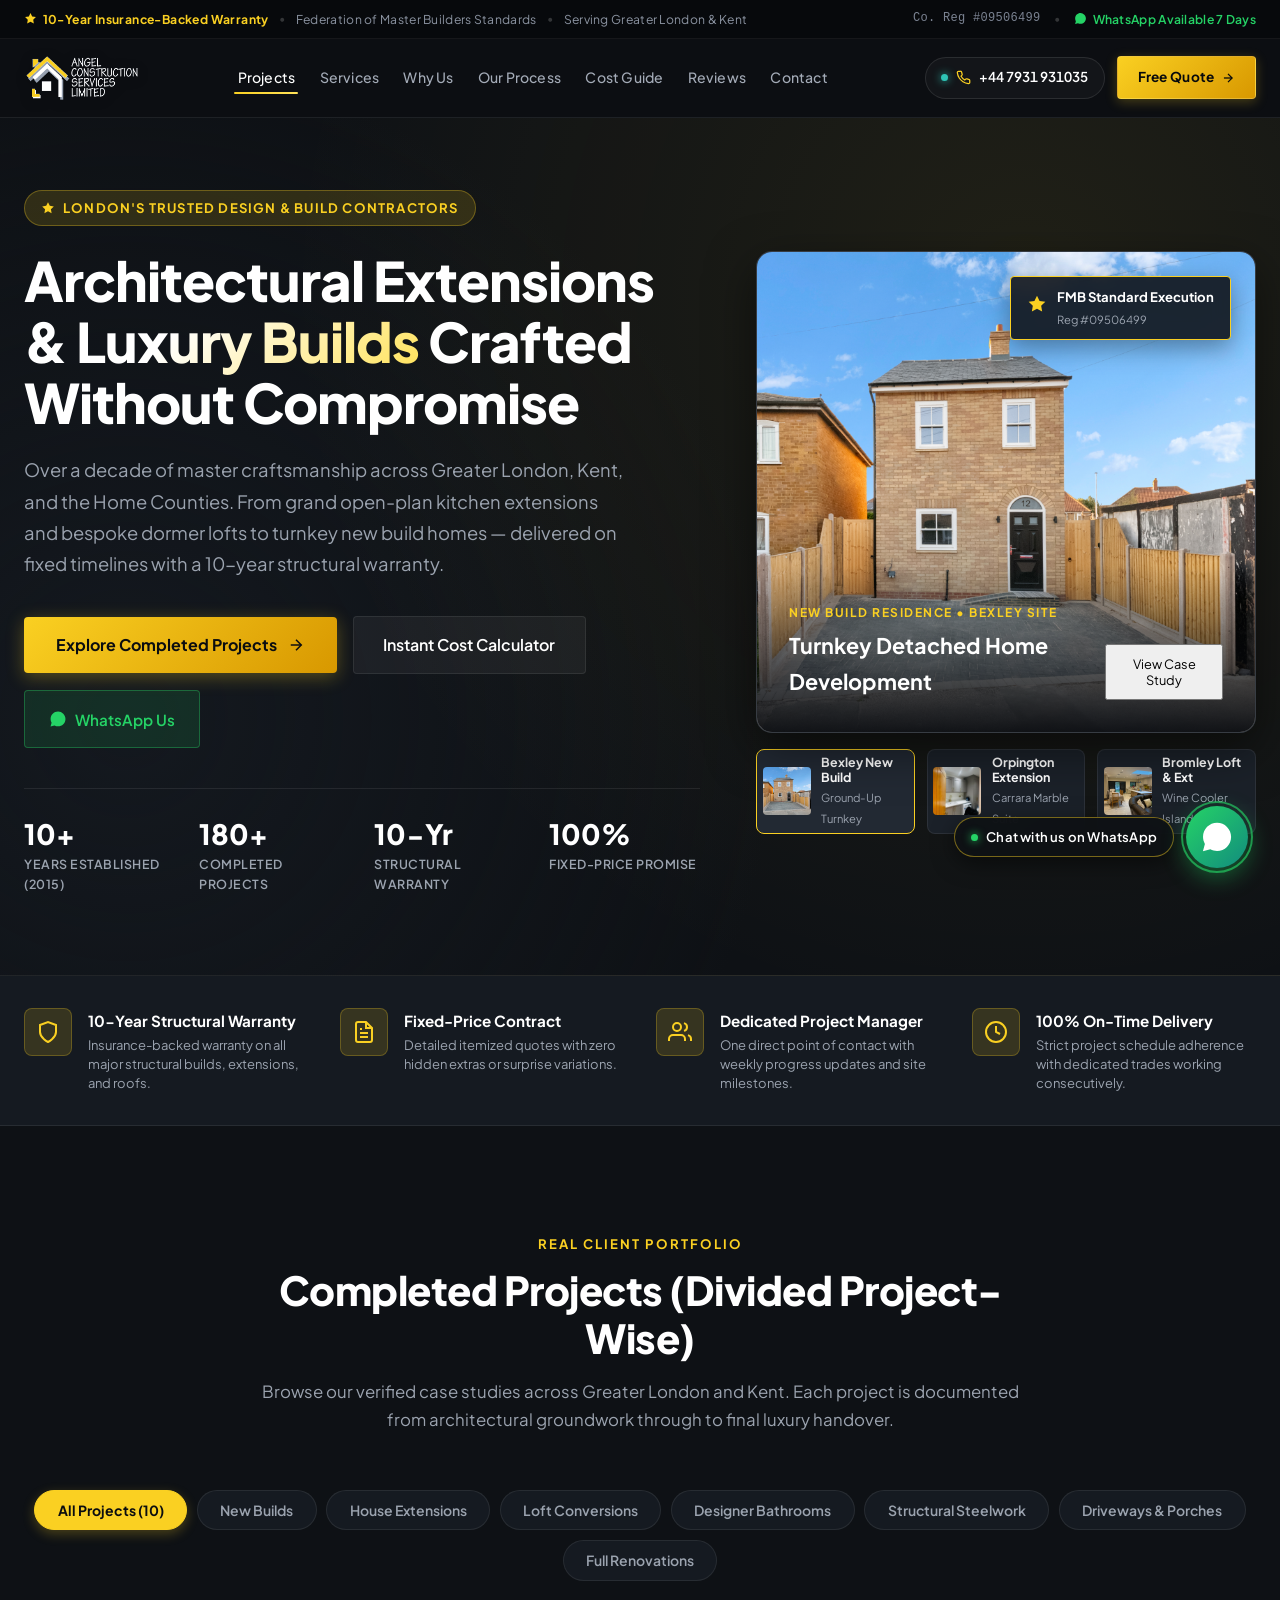
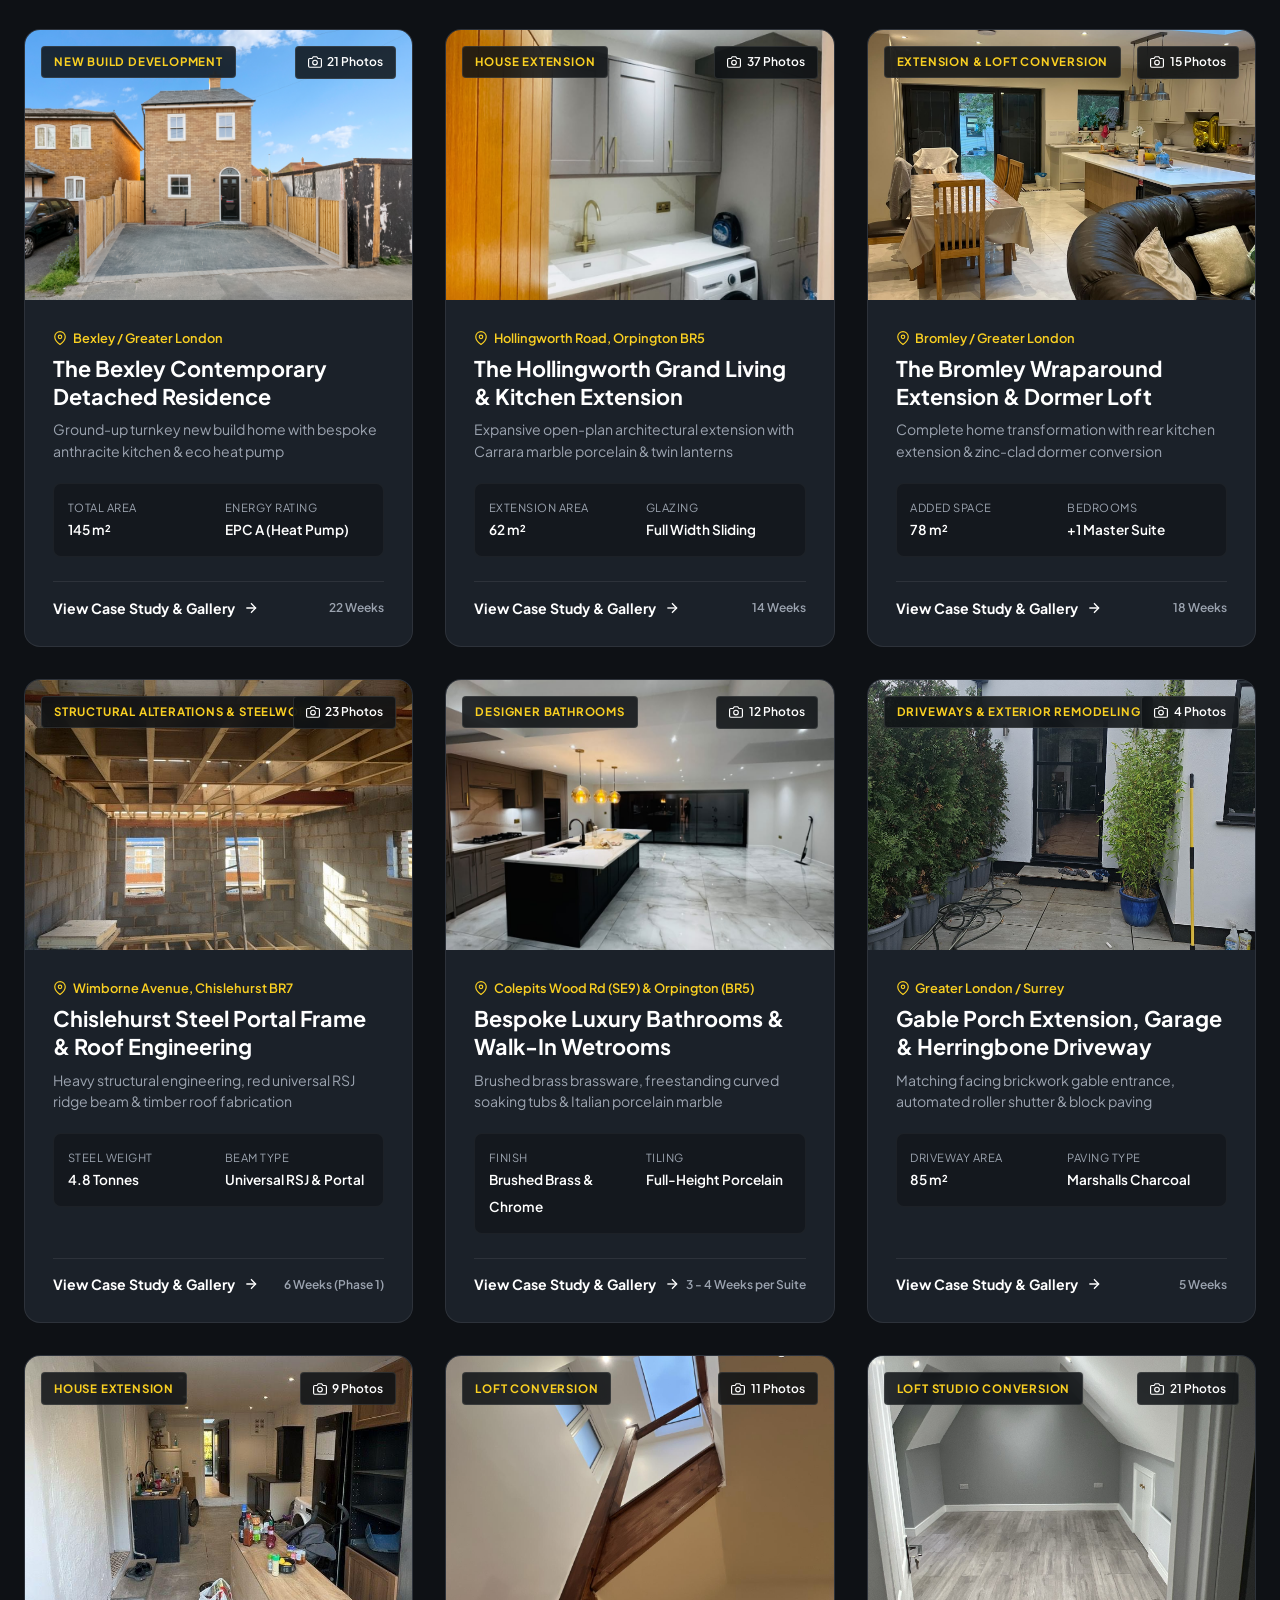
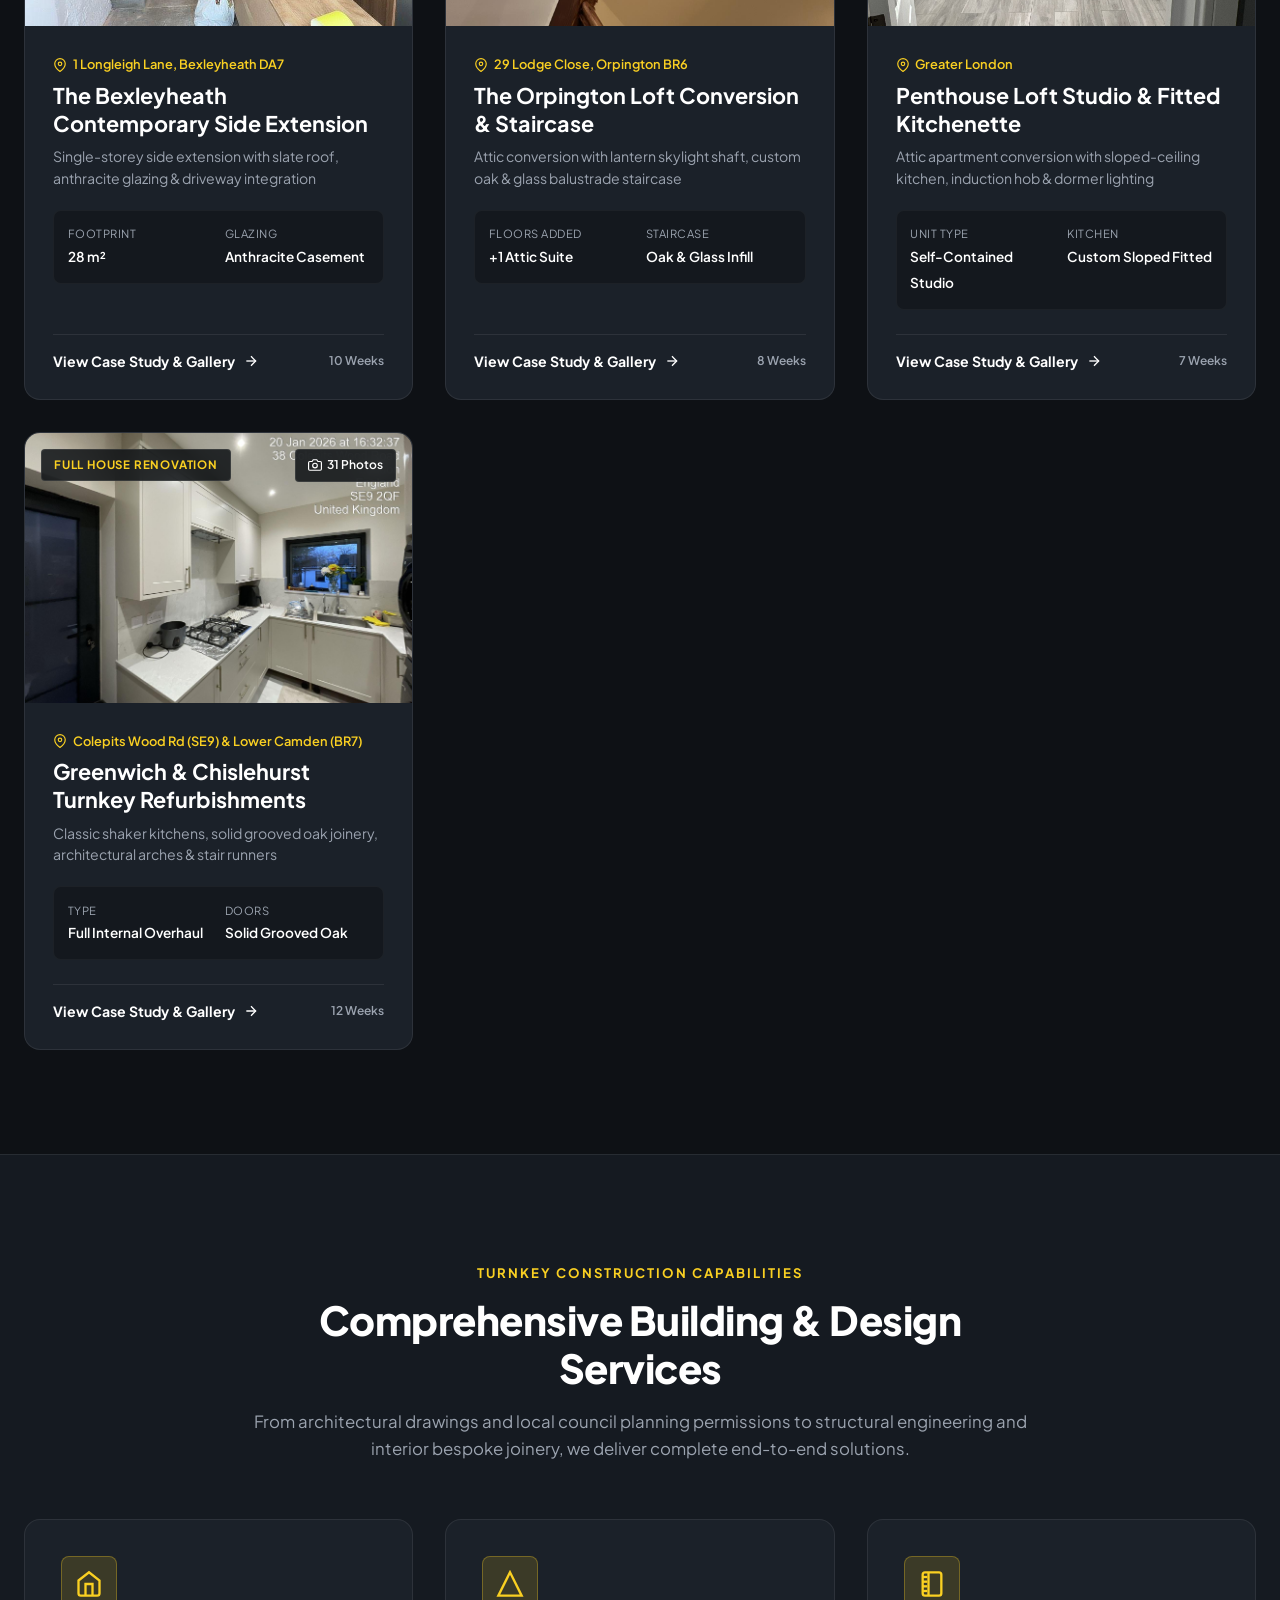
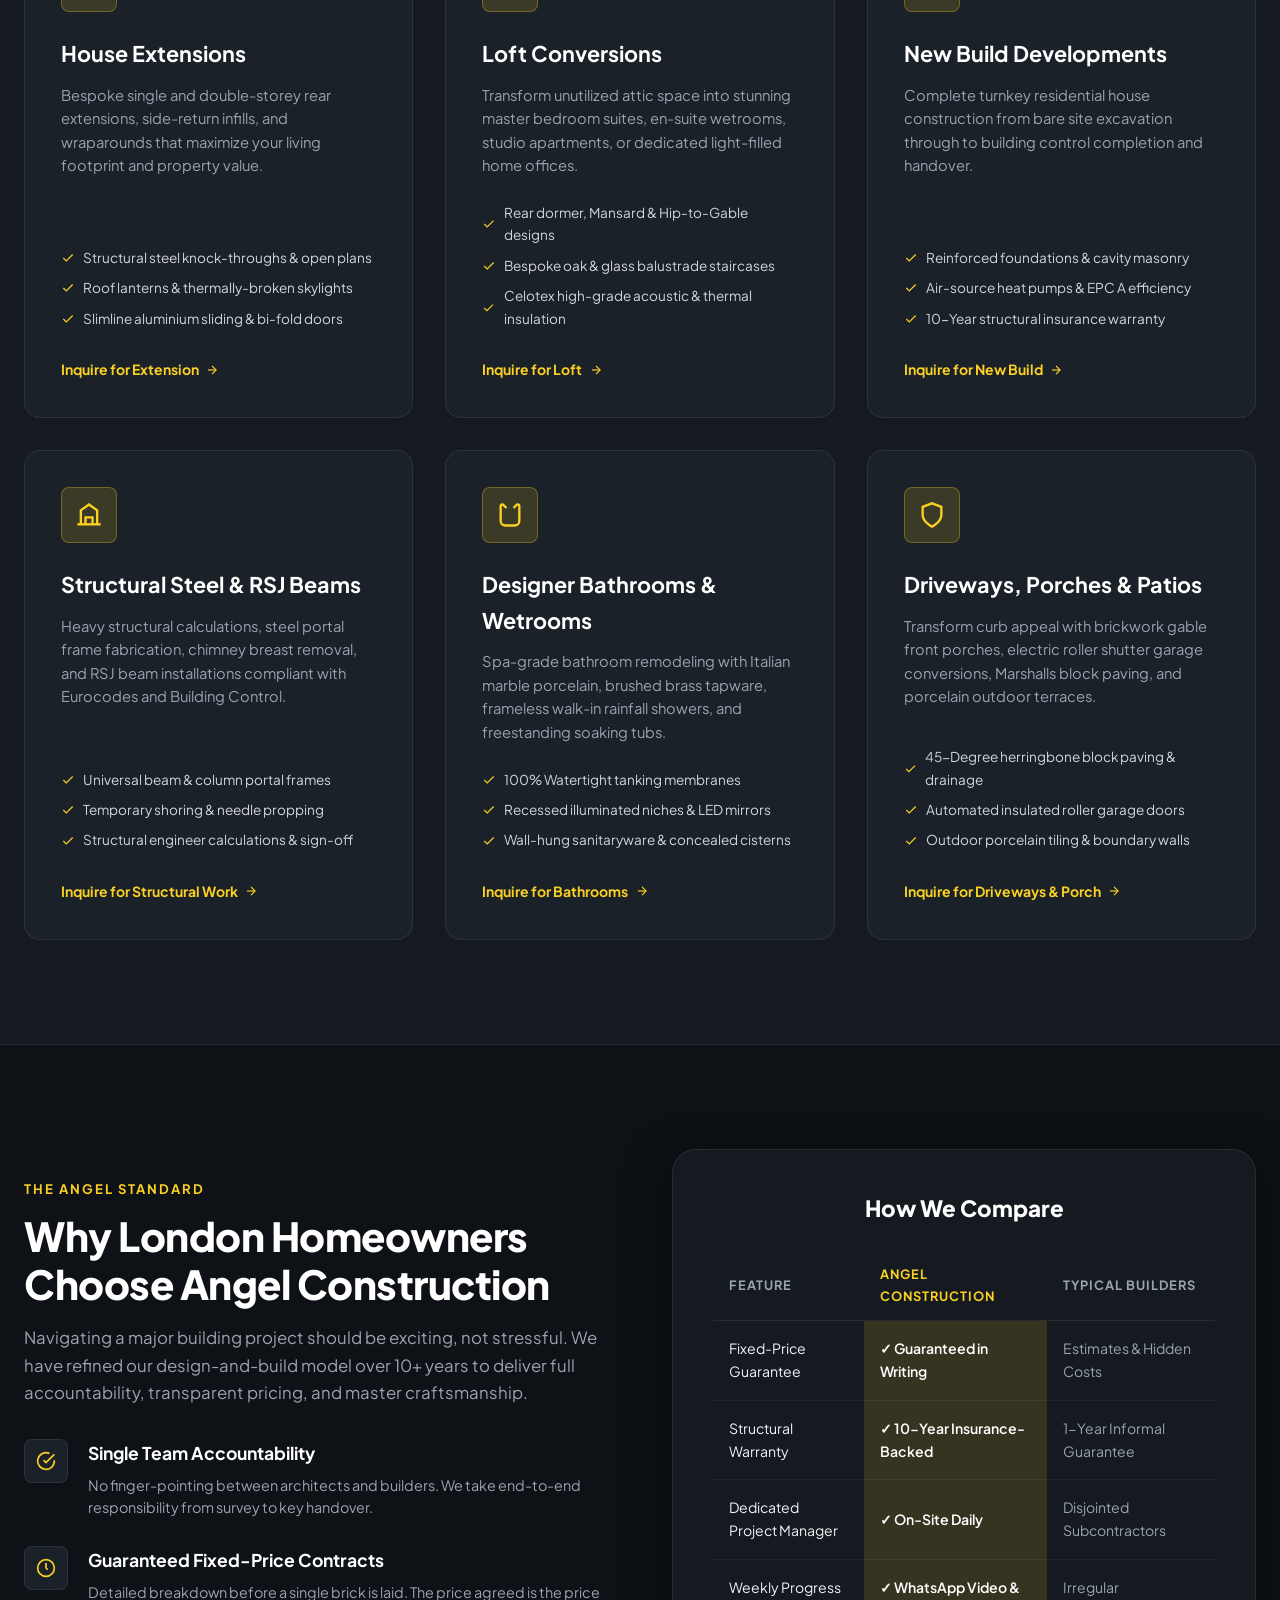
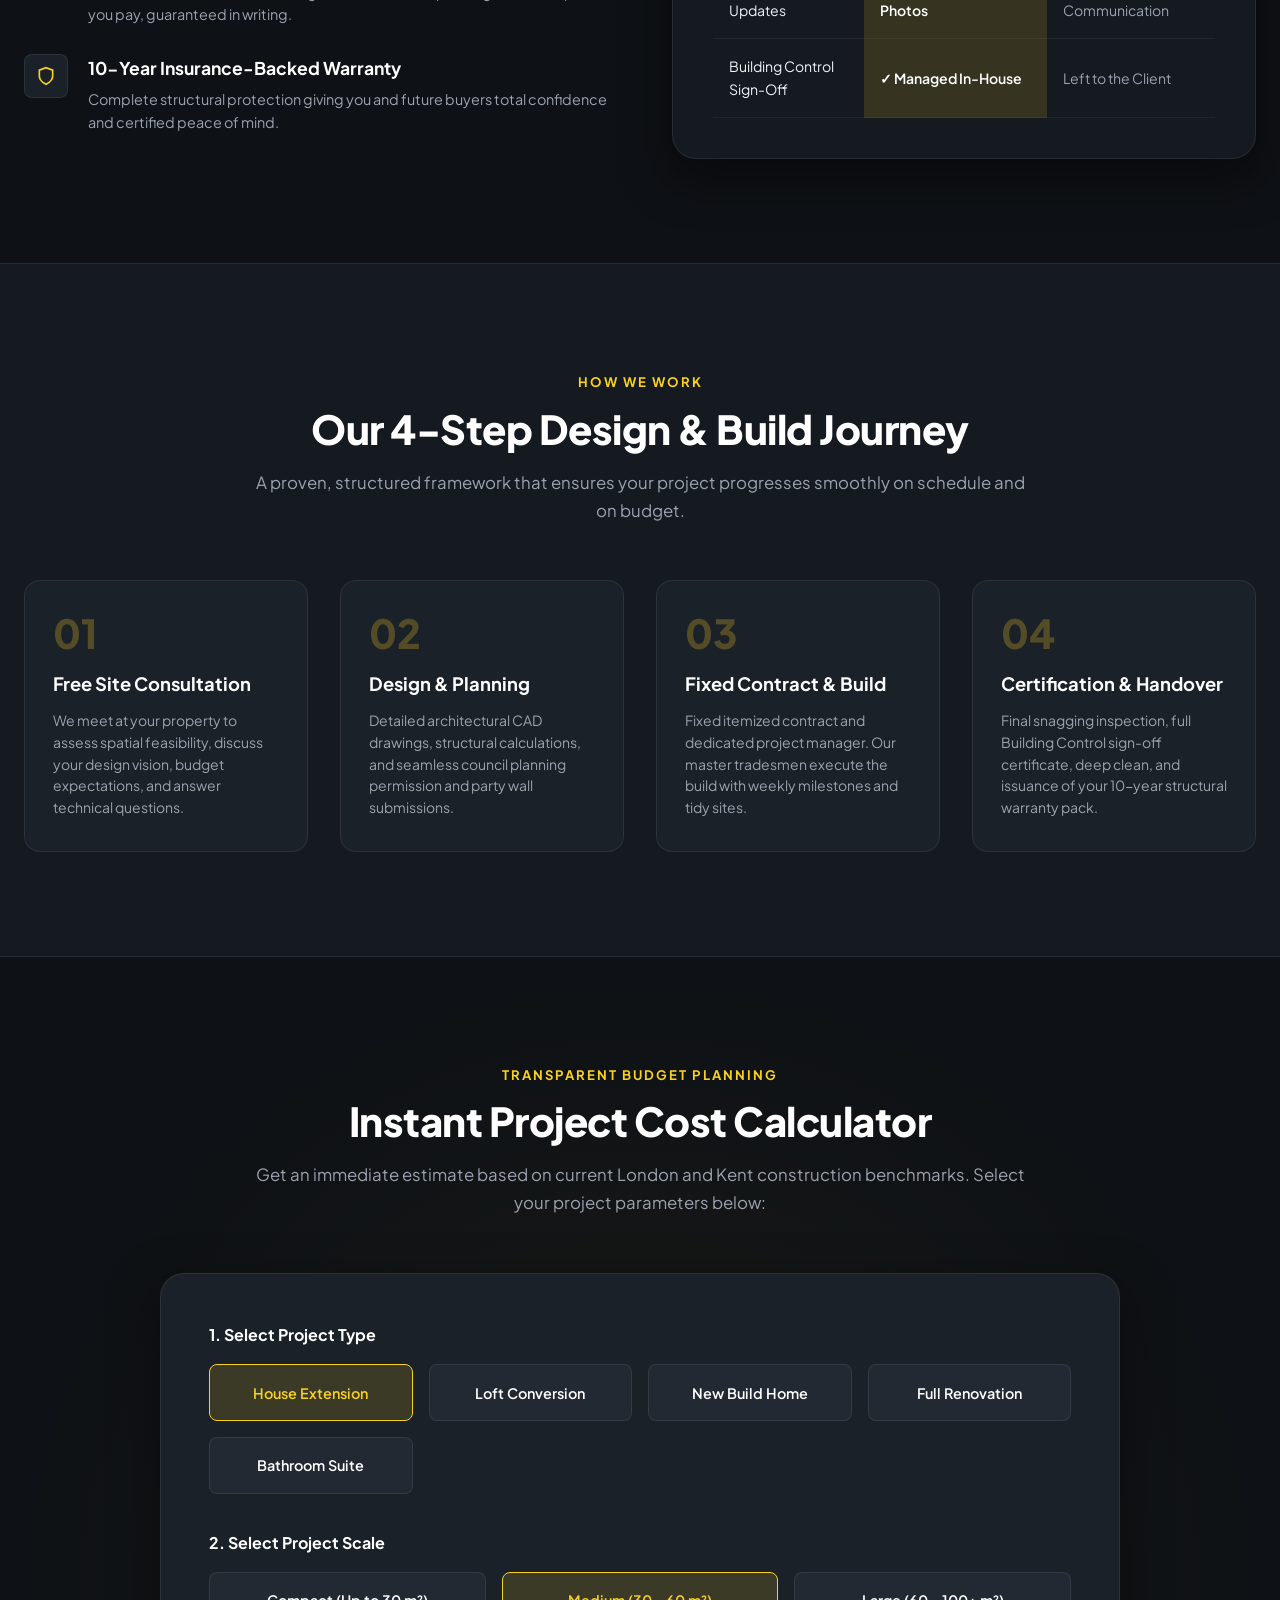
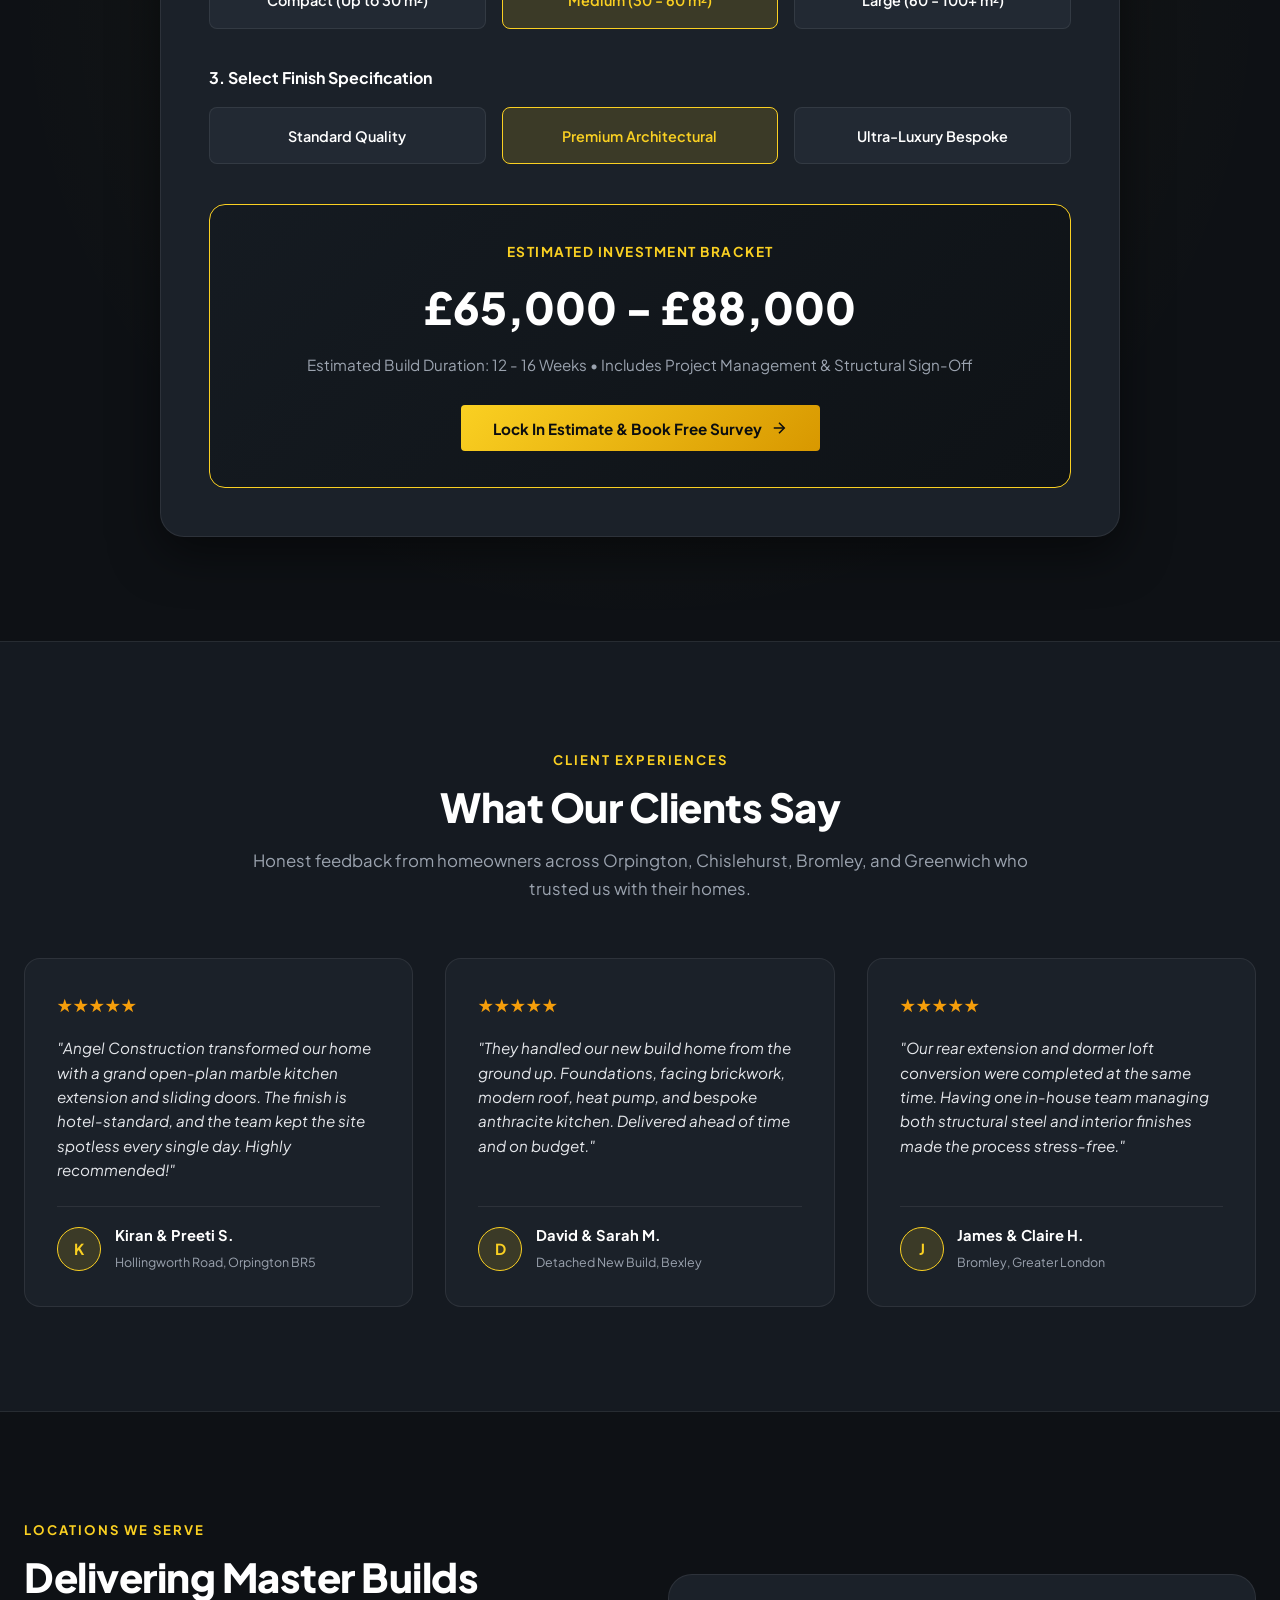
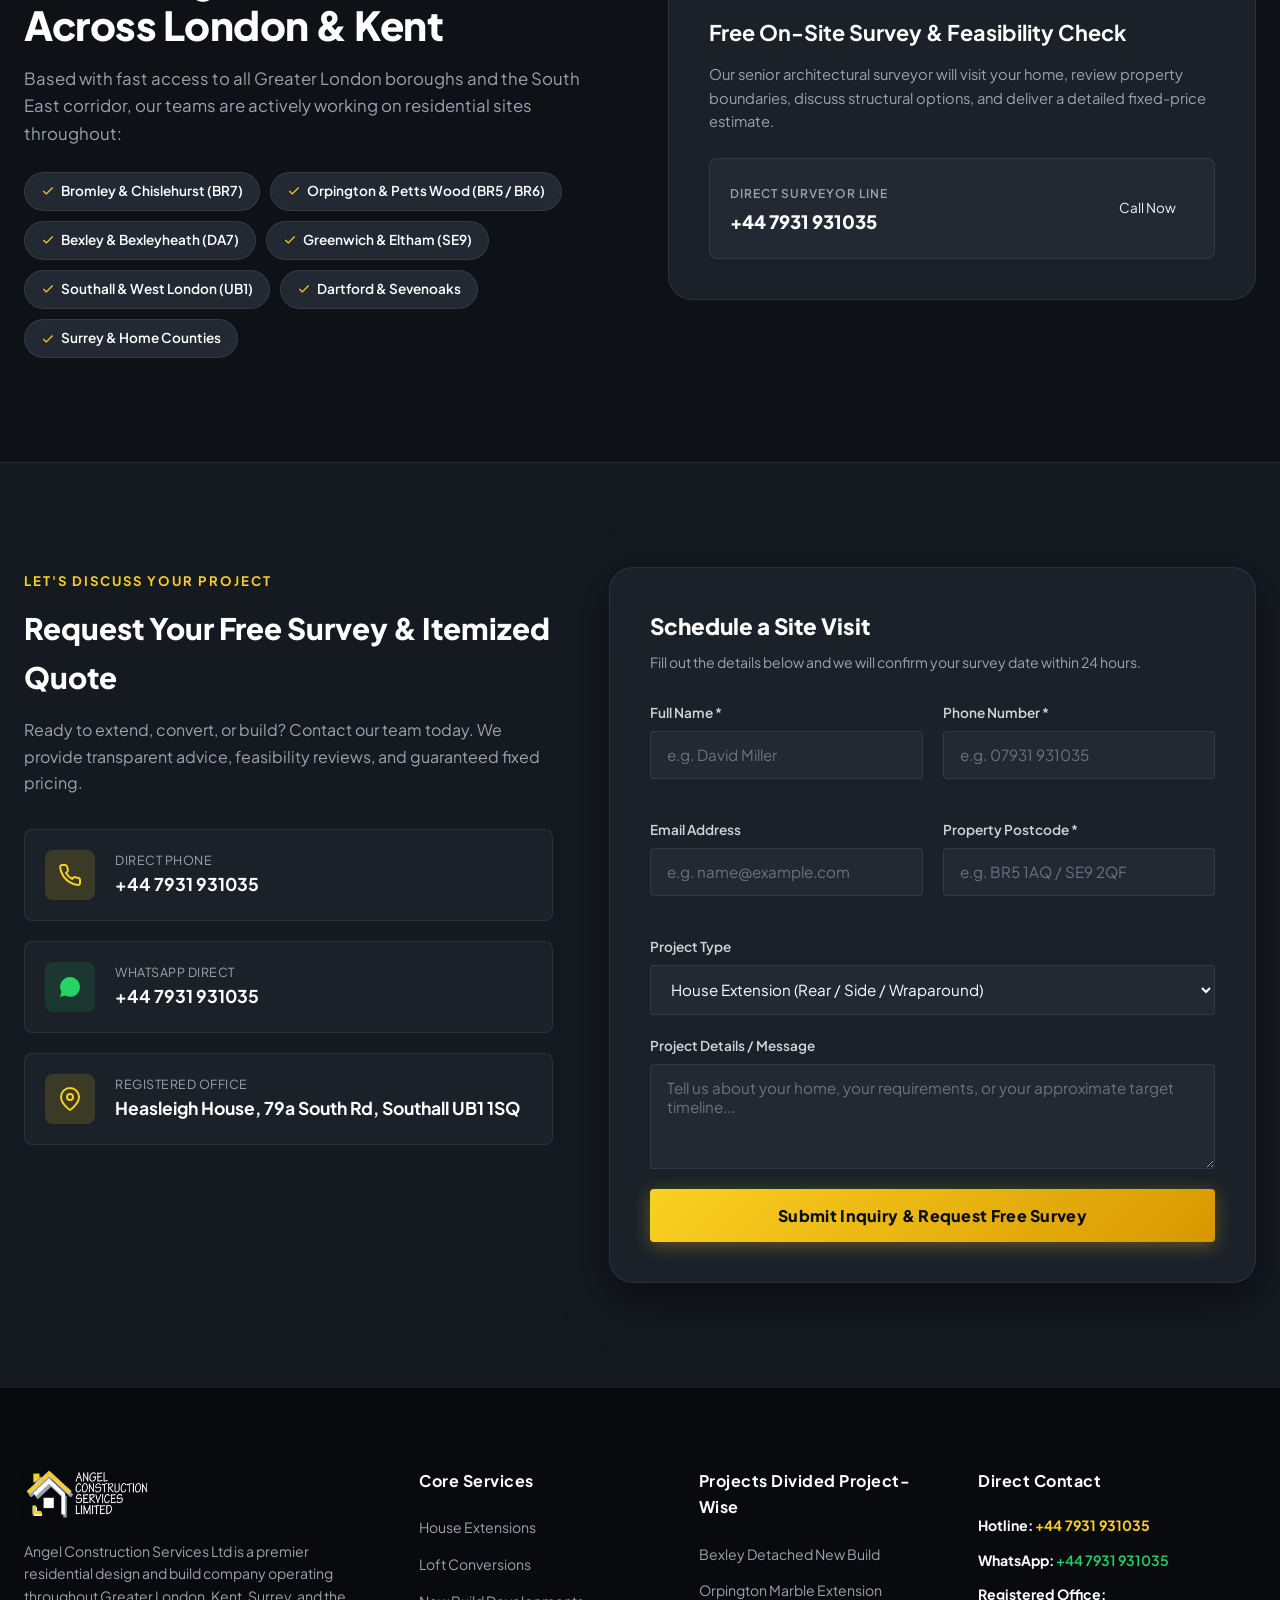
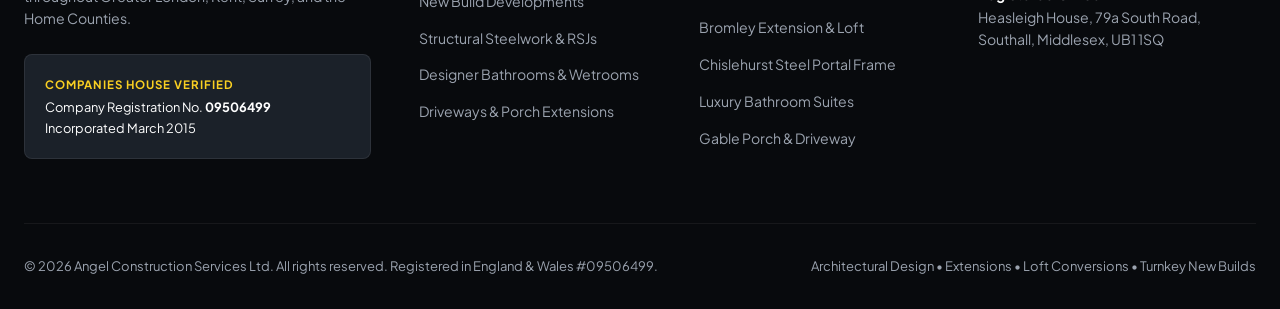
==== commit 0babc6be: "Integrate official company logo, update brand colors to yellow/charcoal, and overhaul mobile respons" ====
--- a/index.html
+++ b/index.html
@@ -8,7 +8,7 @@
   <meta name="keywords" content="Angel Construction Services Ltd, house extensions London, loft conversions London, new build contractor Kent, Chislehurst builders, Orpington builder, structural steel RSJ London">
   
   <!-- Favicon -->
-  <link rel="icon" href="data:image/svg+xml,<svg xmlns='http://www.w3.org/2000/svg' viewBox='0 0 100 100'><rect width='100' height='100' rx='18' fill='%230e1115'/><path d='M50 18 L76 78 L62 78 L50 48 L38 78 L24 78 Z' fill='%23c5a059'/><rect x='34' y='60' width='32' height='6' rx='3' fill='%23c5a059'/></svg>">
+  <link rel="icon" type="image/png" href="assets/logo-icon-dark.png">
 
   <!-- Google Fonts: Plus Jakarta Sans -->
   <link rel="preconnect" href="https://fonts.googleapis.com">
@@ -51,26 +51,9 @@
        ========================================================================== -->
   <header class="site-header">
     <div class="container-wide nav-inner">
-      <!-- Luxury Architectural Logo -->
+      <!-- Luxury Architectural Logo (Official Brand Asset) -->
       <a href="#" class="brand-logo" aria-label="Angel Construction Services Ltd">
-        <div class="logo-mark">
-          <svg width="26" height="26" viewBox="0 0 40 40" fill="none">
-            <!-- Architectural Roof & Angle Monogram -->
-            <path d="M20 4 L36 34 L28 34 L20 18 L12 34 L4 34 Z" fill="url(#goldGradient)" />
-            <path d="M10 26 L30 26" stroke="#0e1115" stroke-width="2.5" stroke-linecap="round" />
-            <defs>
-              <linearGradient id="goldGradient" x1="4" y1="4" x2="36" y2="36" gradientUnits="userSpaceOnUse">
-                <stop stop-color="#e8c77b" />
-                <stop offset="0.5" stop-color="#c5a059" />
-                <stop offset="1" stop-color="#9d7933" />
-              </linearGradient>
-            </defs>
-          </svg>
-        </div>
-        <div class="brand-text">
-          <span class="brand-name">ANGEL</span>
-          <span class="brand-tagline">CONSTRUCTION SERVICES LTD</span>
-        </div>
+        <img src="assets/logo-dark-mode-cropped.png" alt="Angel Construction Services Limited" class="site-logo-img">
       </a>
 
       <!-- Streamlined Clean Navigation -->
@@ -84,26 +67,54 @@
           <li><a href="#reviews" class="nav-link">Reviews</a></li>
           <li><a href="#contact" class="nav-link">Contact</a></li>
         </ul>
+
+        <!-- Mobile Drawer Action Buttons (Visible only inside mobile drawer) -->
+        <div class="mobile-nav-actions">
+          <a href="#contact" class="drawer-btn-quote">
+            <span>Request Free Quote</span>
+            <svg width="15" height="15" viewBox="0 0 24 24" fill="none" stroke="currentColor" stroke-width="2.2"><line x1="5" y1="12" x2="19" y2="12"></line><polyline points="12 5 19 12 12 19"></polyline></svg>
+          </a>
+          <div class="drawer-contact-links">
+            <a href="tel:+447931931035" class="drawer-btn-call">
+              <svg width="15" height="15" viewBox="0 0 24 24" fill="none" stroke="currentColor" stroke-width="2"><path d="M22 16.92v3a2 2 0 0 1-2.18 2 19.79 19.79 0 0 1-8.63-3.07 19.5 19.5 0 0 1-6-6 19.79 19.79 0 0 1-3.07-8.67A2 2 0 0 1 4.11 2h3a2 2 0 0 1 2 1.72 12.84 12.84 0 0 0 .7 2.81 2 2 0 0 1-.45 2.11L8.09 9.91a16 16 0 0 0 6 6l1.27-1.27a2 2 0 0 1 2.11-.45 12.84 12.84 0 0 0 2.81.7A2 2 0 0 1 22 16.92z"></path></svg>
+              <span>+44 7931 931035</span>
+            </a>
+            <a href="https://wa.me/447931931035" target="_blank" rel="noopener noreferrer" class="drawer-btn-wa">
+              <svg width="15" height="15" viewBox="0 0 24 24" fill="currentColor"><path d="M12.04 2c-5.46 0-9.91 4.45-9.91 9.91 0 1.75.46 3.45 1.32 4.95L2.05 22l5.25-1.38c1.45.79 3.08 1.21 4.74 1.21 5.46 0 9.91-4.45 9.91-9.91 0-2.65-1.03-5.14-2.9-7.01A9.816 9.816 0 0 0 12.04 2z"></path></svg>
+              <span>WhatsApp</span>
+            </a>
+          </div>
+          <div class="drawer-meta-badge">
+            <span>FMB Standards • 10-Yr Warranty • Reg #09506499</span>
+          </div>
+        </div>
       </nav>
 
       <!-- Right Action Group -->
       <div class="nav-actions">
-        <!-- Direct Phone Number (Single Line Guaranteed) -->
+        <!-- Direct Phone Number (Desktop only) -->
         <a href="tel:+447931931035" class="nav-phone-pill" title="Call Angel Construction Services Ltd">
           <span class="live-dot" aria-hidden="true"></span>
           <svg width="15" height="15" viewBox="0 0 24 24" fill="none" stroke="currentColor" stroke-width="2"><path d="M22 16.92v3a2 2 0 0 1-2.18 2 19.79 19.79 0 0 1-8.63-3.07 19.5 19.5 0 0 1-6-6 19.79 19.79 0 0 1-3.07-8.67A2 2 0 0 1 4.11 2h3a2 2 0 0 1 2 1.72 12.84 12.84 0 0 0 .7 2.81 2 2 0 0 1-.45 2.11L8.09 9.91a16 16 0 0 0 6 6l1.27-1.27a2 2 0 0 1 2.11-.45 12.84 12.84 0 0 0 2.81.7A2 2 0 0 1 22 16.92z"></path></svg>
           <span class="phone-number-text">+44 7931 931035</span>
         </a>
 
+        <!-- Fast Mobile Quick Call (Mobile only) -->
+        <a href="tel:+447931931035" class="nav-mobile-call-icon" aria-label="Call +44 7931 931035">
+          <svg width="17" height="17" viewBox="0 0 24 24" fill="none" stroke="currentColor" stroke-width="2.2"><path d="M22 16.92v3a2 2 0 0 1-2.18 2 19.79 19.79 0 0 1-8.63-3.07 19.5 19.5 0 0 1-6-6 19.79 19.79 0 0 1-3.07-8.67A2 2 0 0 1 4.11 2h3a2 2 0 0 1 2 1.72 12.84 12.84 0 0 0 .7 2.81 2 2 0 0 1-.45 2.11L8.09 9.91a16 16 0 0 0 6 6l1.27-1.27a2 2 0 0 1 2.11-.45 12.84 12.84 0 0 0 2.81.7A2 2 0 0 1 22 16.92z"></path></svg>
+        </a>
+
         <!-- Luxury Consultation CTA -->
         <a href="#contact" class="nav-cta-btn">
           <span>Free Quote</span>
           <svg width="14" height="14" viewBox="0 0 24 24" fill="none" stroke="currentColor" stroke-width="2.2"><line x1="5" y1="12" x2="19" y2="12"></line><polyline points="12 5 19 12 12 19"></polyline></svg>
         </a>
 
-        <!-- Mobile Toggle Button -->
-        <button class="mobile-menu-toggle" id="mobileMenuToggle" aria-label="Toggle Navigation Menu">
-          <svg width="24" height="24" viewBox="0 0 24 24" fill="none" stroke="currentColor" stroke-width="2"><line x1="3" y1="12" x2="21" y2="12"></line><line x1="3" y1="6" x2="21" y2="6"></line><line x1="3" y1="18" x2="21" y2="18"></line></svg>
+        <!-- Mobile Toggle Button (ALWAYS visible & prominent on mobile) -->
+        <button class="mobile-menu-toggle" id="mobileMenuToggle" aria-label="Toggle Navigation Menu" aria-expanded="false">
+          <span class="hamburger-bar bar-1"></span>
+          <span class="hamburger-bar bar-2"></span>
+          <span class="hamburger-bar bar-3"></span>
         </button>
       </div>
     </div>
@@ -128,11 +139,13 @@
 
         <div class="hero-actions">
           <a href="#projects" class="btn-hero-primary">
-            <span>Explore Completed Projects</span>
+            <span class="btn-text-desktop">Explore Completed Projects</span>
+            <span class="btn-text-mobile">Explore Projects</span>
             <svg width="18" height="18" viewBox="0 0 24 24" fill="none" stroke="currentColor" stroke-width="2"><line x1="5" y1="12" x2="19" y2="12"></line><polyline points="12 5 19 12 12 19"></polyline></svg>
           </a>
           <a href="#calculator" class="btn-hero-secondary">
-            <span>Instant Cost Calculator</span>
+            <span class="btn-text-desktop">Instant Cost Calculator</span>
+            <span class="btn-text-mobile">Cost Calculator</span>
           </a>
           <a href="https://wa.me/447931931035" target="_blank" rel="noopener noreferrer" class="btn-hero-whatsapp">
             <svg width="18" height="18" viewBox="0 0 24 24" fill="currentColor"><path d="M12.04 2c-5.46 0-9.91 4.45-9.91 9.91 0 1.75.46 3.45 1.32 4.95L2.05 22l5.25-1.38c1.45.79 3.08 1.21 4.74 1.21 5.46 0 9.91-4.45 9.91-9.91 0-2.65-1.03-5.14-2.9-7.01A9.816 9.816 0 0 0 12.04 2z"></path></svg>
@@ -847,13 +860,9 @@
     <div class="container-wide">
       <div class="footer-top-grid">
         <div class="footer-col">
-          <div class="brand-logo" style="margin-bottom: 1.25rem;">
-            <div class="logo-symbol">A</div>
-            <div class="brand-text">
-              <span class="brand-name">Angel Construction</span>
-              <span class="brand-tagline">Services Ltd</span>
-            </div>
-          </div>
+          <a href="#" class="brand-logo footer-logo" aria-label="Angel Construction Services Ltd" style="margin-bottom: 1.25rem;">
+            <img src="assets/logo-dark-mode-cropped.png" alt="Angel Construction Services Limited" class="site-logo-img footer-logo-img">
+          </a>
           <p>
             Angel Construction Services Ltd is a premier residential design and build company operating throughout Greater London, Kent, Surrey, and the Home Counties.
           </p>
@@ -1010,6 +1019,26 @@
     </button>
   </div>
 
+  <!-- ==========================================================================
+       FLOATING WHATSAPP BUTTON (DIRECT CHAT WIDGET)
+       ========================================================================== -->
+  <div class="floating-whatsapp" id="floatingWhatsapp">
+    <div class="whatsapp-tooltip">
+      <span class="whatsapp-tooltip-dot"></span>
+      <span>Chat with us on WhatsApp</span>
+    </div>
+    <a href="https://wa.me/447931931035?text=Hello%20Angel%20Construction%20Services%2C%20I%20would%20like%20to%20inquire%20about%20a%20project." 
+       target="_blank" 
+       rel="noopener noreferrer" 
+       class="whatsapp-float-btn" 
+       aria-label="Chat with Angel Construction Services Ltd on WhatsApp">
+      <span class="whatsapp-pulse-ring"></span>
+      <svg width="34" height="34" viewBox="0 0 24 24" fill="currentColor">
+        <path d="M12.04 2c-5.46 0-9.91 4.45-9.91 9.91 0 1.75.46 3.45 1.32 4.95L2.05 22l5.25-1.38c1.45.79 3.08 1.21 4.74 1.21 5.46 0 9.91-4.45 9.91-9.91 0-2.65-1.03-5.14-2.9-7.01A9.816 9.816 0 0 0 12.04 2z"></path>
+      </svg>
+    </a>
+  </div>
+
   <!-- Project Data & Scripts -->
   <script src="assets/projects-data.js"></script>
   <script src="script.js"></script>
--- a/styles.css
+++ b/styles.css
@@ -18,13 +18,13 @@
   --text-dark: #12151a;
   --text-dark-muted: #5e6673;
 
-  --accent-gold: #c5a059;
-  --accent-gold-hover: #dcb36a;
-  --accent-gold-dark: #a3813c;
-  --accent-gold-subtle: rgba(197, 160, 89, 0.12);
+  --accent-gold: #fad022;
+  --accent-gold-hover: #ffe259;
+  --accent-gold-dark: #d89800;
+  --accent-gold-subtle: rgba(250, 208, 34, 0.14);
 
   --border-dark: rgba(255, 255, 255, 0.08);
-  --border-dark-hover: rgba(197, 160, 89, 0.35);
+  --border-dark-hover: rgba(250, 208, 34, 0.4);
   --border-light: #e4e6eb;
 
   --success: #2ec4b6;
@@ -56,6 +56,7 @@
   font-size: 16px;
   -webkit-font-smoothing: antialiased;
   -moz-osx-font-smoothing: grayscale;
+  overflow-x: hidden;
 }
 
 body {
@@ -181,7 +182,7 @@
 
 .site-header.scrolled {
   background-color: rgba(8, 10, 13, 0.98);
-  border-bottom-color: rgba(197, 160, 89, 0.2);
+  border-bottom-color: rgba(250, 208, 34, 0.2);
   box-shadow: 0 12px 32px rgba(0, 0, 0, 0.5);
 }
 
@@ -193,32 +194,51 @@
   gap: 1.5rem;
 }
 
-/* Refined Brand Logo */
+/* Refined Brand Logo (Official Client Assets) */
 .brand-logo {
   display: flex;
   align-items: center;
   gap: 0.85rem;
   text-decoration: none;
   flex-shrink: 0;
+}
+
+.site-logo-img {
+  height: 48px;
+  width: auto;
+  max-width: 230px;
+  object-fit: contain;
+  display: block;
+  transition: transform 0.25s cubic-bezier(0.16, 1, 0.3, 1);
+  filter: drop-shadow(0 2px 6px rgba(0, 0, 0, 0.3));
+}
+
+.brand-logo:hover .site-logo-img {
+  transform: scale(1.02);
+}
+
+.footer-logo-img {
+  height: 52px;
+  max-width: 250px;
 }
 
 .logo-mark {
   width: 44px;
   height: 44px;
   border-radius: var(--radius-sm);
-  background: linear-gradient(135deg, rgba(197, 160, 89, 0.16) 0%, rgba(197, 160, 89, 0.04) 100%);
-  border: 1px solid rgba(197, 160, 89, 0.35);
+  background: linear-gradient(135deg, rgba(250, 208, 34, 0.16) 0%, rgba(250, 208, 34, 0.04) 100%);
+  border: 1px solid rgba(250, 208, 34, 0.35);
   display: flex;
   align-items: center;
   justify-content: center;
-  box-shadow: 0 4px 14px rgba(197, 160, 89, 0.12);
+  box-shadow: 0 4px 14px rgba(250, 208, 34, 0.12);
   transition: all 0.3s ease;
 }
 
 .brand-logo:hover .logo-mark {
   border-color: var(--accent-gold);
   transform: translateY(-1px);
-  box-shadow: 0 6px 18px rgba(197, 160, 89, 0.25);
+  box-shadow: 0 6px 18px rgba(250, 208, 34, 0.25);
 }
 
 .brand-text {
@@ -320,7 +340,7 @@
 
 .nav-phone-pill:hover {
   border-color: var(--accent-gold);
-  background: rgba(197, 160, 89, 0.08);
+  background: rgba(250, 208, 34, 0.08);
   color: var(--accent-gold);
 }
 
@@ -366,14 +386,14 @@
   cursor: pointer;
   letter-spacing: 0.3px;
   white-space: nowrap;
-  box-shadow: 0 3px 12px rgba(197, 160, 89, 0.25);
+  box-shadow: 0 3px 12px rgba(250, 208, 34, 0.25);
   transition: all 0.25s cubic-bezier(0.16, 1, 0.3, 1);
 }
 
 .nav-cta-btn:hover {
   background: linear-gradient(135deg, var(--accent-gold-hover) 0%, var(--accent-gold) 100%);
   transform: translateY(-1px);
-  box-shadow: 0 6px 18px rgba(197, 160, 89, 0.4);
+  box-shadow: 0 6px 18px rgba(250, 208, 34, 0.4);
   color: #000000;
 }
 
@@ -385,13 +405,81 @@
   transform: translateX(2px);
 }
 
+/* Fast Mobile Quick Call Button */
+.nav-mobile-call-icon {
+  display: none;
+  width: 40px;
+  height: 40px;
+  border-radius: var(--radius-sm);
+  background: rgba(250, 208, 34, 0.12);
+  border: 1px solid rgba(250, 208, 34, 0.35);
+  color: var(--accent-gold);
+  align-items: center;
+  justify-content: center;
+  transition: all 0.2s ease;
+  flex-shrink: 0;
+  text-decoration: none;
+}
+
+.nav-mobile-call-icon:hover,
+.nav-mobile-call-icon:active {
+  background: var(--accent-gold);
+  color: #0b0d10;
+  transform: scale(1.05);
+}
+
+/* Mobile Hamburger Menu Toggle Button (Animated 3-Bar Icon) */
 .mobile-menu-toggle {
   display: none;
-  background: transparent;
-  border: none;
-  color: #ffffff;
+  background: rgba(255, 255, 255, 0.05);
+  border: 1px solid rgba(250, 208, 34, 0.3);
+  border-radius: var(--radius-sm);
   cursor: pointer;
-  padding: 0.5rem;
+  width: 40px;
+  height: 40px;
+  padding: 0;
+  align-items: center;
+  justify-content: center;
+  flex-direction: column;
+  gap: 5px;
+  position: relative;
+  transition: all 0.25s ease;
+  flex-shrink: 0;
+}
+
+.mobile-menu-toggle:hover {
+  background: rgba(250, 208, 34, 0.12);
+  border-color: var(--accent-gold);
+}
+
+.hamburger-bar {
+  display: block;
+  width: 20px;
+  height: 2px;
+  background-color: #ffffff;
+  border-radius: 2px;
+  transition: all 0.3s cubic-bezier(0.16, 1, 0.3, 1);
+  transform-origin: center;
+}
+
+.mobile-menu-toggle.is-active .bar-1 {
+  transform: translateY(7px) rotate(45deg);
+  background-color: var(--accent-gold);
+}
+
+.mobile-menu-toggle.is-active .bar-2 {
+  opacity: 0;
+  transform: scaleX(0);
+}
+
+.mobile-menu-toggle.is-active .bar-3 {
+  transform: translateY(-7px) rotate(-45deg);
+  background-color: var(--accent-gold);
+}
+
+/* Mobile Drawer Extra Action Area (Hidden on Desktop) */
+.mobile-nav-actions {
+  display: none;
 }
 
 /* ==========================================================================
@@ -400,7 +488,7 @@
 .hero-section {
   position: relative;
   padding: 4.5rem 0 5rem 0;
-  background: radial-gradient(circle at 80% 20%, rgba(197, 160, 89, 0.08) 0%, transparent 60%),
+  background: radial-gradient(circle at 80% 20%, rgba(250, 208, 34, 0.08) 0%, transparent 60%),
               radial-gradient(circle at 10% 70%, rgba(21, 26, 33, 0.8) 0%, transparent 50%),
               var(--bg-primary);
   overflow: hidden;
@@ -425,7 +513,7 @@
   padding: 0.4rem 1rem;
   border-radius: var(--radius-full);
   background: var(--accent-gold-subtle);
-  border: 1px solid rgba(197, 160, 89, 0.3);
+  border: 1px solid rgba(250, 208, 34, 0.3);
   color: var(--accent-gold);
   font-size: 0.82rem;
   font-weight: 700;
@@ -477,14 +565,14 @@
   border-radius: var(--radius-sm);
   border: none;
   cursor: pointer;
-  box-shadow: 0 4px 18px rgba(197, 160, 89, 0.3);
+  box-shadow: 0 4px 18px rgba(250, 208, 34, 0.3);
   transition: var(--transition-fast);
 }
 
 .btn-hero-primary:hover {
   background: linear-gradient(135deg, var(--accent-gold-hover) 0%, var(--accent-gold) 100%);
   transform: translateY(-2px);
-  box-shadow: 0 8px 24px rgba(197, 160, 89, 0.4);
+  box-shadow: 0 8px 24px rgba(250, 208, 34, 0.4);
 }
 
 .btn-hero-secondary {
@@ -504,6 +592,14 @@
 .btn-hero-secondary:hover {
   background: rgba(255, 255, 255, 0.1);
   border-color: rgba(255, 255, 255, 0.2);
+}
+
+.btn-text-mobile {
+  display: none;
+}
+
+.btn-text-desktop {
+  display: inline;
 }
 
 .btn-hero-whatsapp {
@@ -702,7 +798,7 @@
   height: 48px;
   border-radius: var(--radius-md);
   background: var(--accent-gold-subtle);
-  border: 1px solid rgba(197, 160, 89, 0.25);
+  border: 1px solid rgba(250, 208, 34, 0.25);
   display: flex;
   align-items: center;
   justify-content: center;
@@ -804,7 +900,7 @@
   color: #0b0d10;
   border-color: var(--accent-gold);
   font-weight: 700;
-  box-shadow: 0 4px 12px rgba(197, 160, 89, 0.25);
+  box-shadow: 0 4px 12px rgba(250, 208, 34, 0.25);
 }
 
 /* Projects Grid */
@@ -1124,7 +1220,7 @@
 
 .modal-cat-badge {
   background: var(--accent-gold-subtle);
-  border: 1px solid rgba(197, 160, 89, 0.3);
+  border: 1px solid rgba(250, 208, 34, 0.3);
   color: var(--accent-gold);
   padding: 0.35rem 0.85rem;
   border-radius: var(--radius-sm);
@@ -1283,8 +1379,8 @@
 }
 
 .modal-cta-box {
-  background: linear-gradient(135deg, rgba(197, 160, 89, 0.15) 0%, rgba(21, 26, 33, 0.8) 100%);
-  border: 1px solid rgba(197, 160, 89, 0.3);
+  background: linear-gradient(135deg, rgba(250, 208, 34, 0.15) 0%, rgba(21, 26, 33, 0.8) 100%);
+  border: 1px solid rgba(250, 208, 34, 0.3);
   border-radius: var(--radius-md);
   padding: 1.75rem;
   text-align: center;
@@ -1433,7 +1529,7 @@
   height: 56px;
   border-radius: var(--radius-md);
   background: var(--accent-gold-subtle);
-  border: 1px solid rgba(197, 160, 89, 0.3);
+  border: 1px solid rgba(250, 208, 34, 0.3);
   display: flex;
   align-items: center;
   justify-content: center;
@@ -1629,7 +1725,7 @@
   font-size: 2.5rem;
   font-weight: 900;
   line-height: 1;
-  color: rgba(197, 160, 89, 0.25);
+  color: rgba(250, 208, 34, 0.25);
   margin-bottom: 1rem;
 }
 
@@ -1650,7 +1746,7 @@
    INTERACTIVE COST ESTIMATOR / CALCULATOR
    ========================================================================== */
 .calculator-section {
-  background: radial-gradient(circle at 50% 50%, rgba(197, 160, 89, 0.05) 0%, transparent 70%),
+  background: radial-gradient(circle at 50% 50%, rgba(250, 208, 34, 0.05) 0%, transparent 70%),
               var(--bg-primary);
 }
 
@@ -2007,7 +2103,7 @@
 .form-control:focus {
   outline: none;
   border-color: var(--accent-gold);
-  box-shadow: 0 0 0 3px rgba(197, 160, 89, 0.15);
+  box-shadow: 0 0 0 3px rgba(250, 208, 34, 0.15);
 }
 
 .form-control::placeholder {
@@ -2025,14 +2121,14 @@
   border: none;
   cursor: pointer;
   letter-spacing: 0.3px;
-  box-shadow: 0 4px 18px rgba(197, 160, 89, 0.3);
+  box-shadow: 0 4px 18px rgba(250, 208, 34, 0.3);
   transition: var(--transition-fast);
 }
 
 .btn-form-submit:hover {
   background: linear-gradient(135deg, var(--accent-gold-hover) 0%, var(--accent-gold) 100%);
   transform: translateY(-2px);
-  box-shadow: 0 6px 24px rgba(197, 160, 89, 0.4);
+  box-shadow: 0 6px 24px rgba(250, 208, 34, 0.4);
 }
 
 /* ==========================================================================
@@ -2170,20 +2266,106 @@
 }
 
 /* ==========================================================================
-   RESPONSIVE BREAKPOINTS
+   FLOATING WHATSAPP BUTTON (DIRECT CHAT WIDGET)
+   ========================================================================== */
+.floating-whatsapp {
+  position: fixed;
+  bottom: 32px;
+  right: 32px;
+  z-index: 1500;
+  display: flex;
+  align-items: center;
+  gap: 12px;
+}
+
+.whatsapp-float-btn {
+  width: 62px;
+  height: 62px;
+  background: linear-gradient(135deg, #25d366 0%, #128c7e 100%);
+  color: #ffffff;
+  border-radius: 50%;
+  display: flex;
+  align-items: center;
+  justify-content: center;
+  box-shadow: 0 8px 24px rgba(37, 211, 102, 0.45), 0 4px 12px rgba(0, 0, 0, 0.35);
+  position: relative;
+  transition: all 0.3s cubic-bezier(0.16, 1, 0.3, 1);
+  text-decoration: none;
+  cursor: pointer;
+}
+
+.whatsapp-float-btn:hover {
+  transform: scale(1.08) translateY(-3px);
+  box-shadow: 0 14px 32px rgba(37, 211, 102, 0.6), 0 6px 16px rgba(0, 0, 0, 0.4);
+  color: #ffffff;
+}
+
+.whatsapp-pulse-ring {
+  position: absolute;
+  inset: -5px;
+  border-radius: 50%;
+  border: 2px solid rgba(37, 211, 102, 0.65);
+  animation: waPulseRing 2.4s infinite;
+  pointer-events: none;
+}
+
+@keyframes waPulseRing {
+  0% { transform: scale(0.95); opacity: 0.9; }
+  50% { transform: scale(1.35); opacity: 0; }
+  100% { transform: scale(1.35); opacity: 0; }
+}
+
+.whatsapp-tooltip {
+  background: rgba(14, 17, 21, 0.94);
+  border: 1px solid rgba(250, 208, 34, 0.45);
+  color: #ffffff;
+  padding: 8px 16px;
+  border-radius: 24px;
+  font-size: 0.82rem;
+  font-weight: 600;
+  letter-spacing: 0.2px;
+  box-shadow: 0 6px 22px rgba(0, 0, 0, 0.5);
+  backdrop-filter: blur(12px);
+  -webkit-backdrop-filter: blur(12px);
+  display: flex;
+  align-items: center;
+  gap: 8px;
+  white-space: nowrap;
+  pointer-events: none;
+  animation: floatSubtle 3s ease-in-out infinite alternate;
+  transition: opacity 0.3s ease, transform 0.3s ease;
+}
+
+@keyframes floatSubtle {
+  0% { transform: translateY(0); }
+  100% { transform: translateY(-4px); }
+}
+
+.whatsapp-tooltip-dot {
+  width: 7px;
+  height: 7px;
+  border-radius: 50%;
+  background: #25d366;
+  box-shadow: 0 0 8px #25d366;
+  flex-shrink: 0;
+}
+
+/* ==========================================================================
+   RESPONSIVE BREAKPOINTS (COMPREHENSIVE MOBILE OPTIMISATION)
    ========================================================================== */
 @media (max-width: 1200px) {
   .nav-inner {
     gap: 1rem;
   }
   .nav-list {
-    gap: 1rem;
+    gap: 0.9rem;
   }
   .nav-link {
-    font-size: 0.85rem;
-  }
-  .brand-name {
-    font-size: 1.2rem;
+    font-size: 0.84rem;
+  }
+  .site-logo-img {
+    height: 44px;
+    max-width: 200px;
   }
 }
 
@@ -2200,34 +2382,137 @@
     top: 78px;
     left: 0;
     right: 0;
-    background: rgba(10, 13, 17, 0.98);
-    backdrop-filter: blur(20px);
-    -webkit-backdrop-filter: blur(20px);
-    border-bottom: 1px solid rgba(197, 160, 89, 0.25);
-    padding: 1.5rem 2rem;
-    box-shadow: 0 16px 36px rgba(0, 0, 0, 0.6);
+    background: rgba(13, 16, 21, 0.98);
+    backdrop-filter: blur(24px);
+    -webkit-backdrop-filter: blur(24px);
+    border-bottom: 2px solid var(--accent-gold);
+    padding: 1.5rem 1.25rem 2rem 1.25rem;
+    box-shadow: 0 16px 36px rgba(0, 0, 0, 0.65);
+    max-height: calc(100vh - 80px);
+    overflow-y: auto;
+    -webkit-overflow-scrolling: touch;
+    z-index: 999;
   }
   .main-nav.mobile-active {
-    display: block;
+    display: flex;
+    flex-direction: column;
+    animation: slideDownNav 0.28s cubic-bezier(0.16, 1, 0.3, 1) forwards;
+  }
+  @keyframes slideDownNav {
+    from {
+      opacity: 0;
+      transform: translateY(-8px);
+    }
+    to {
+      opacity: 1;
+      transform: translateY(0);
+    }
   }
   .nav-list {
     flex-direction: column;
-    align-items: flex-start;
-    gap: 1.25rem;
+    align-items: stretch;
+    gap: 0.4rem;
+    width: 100%;
+    margin-bottom: 1.25rem;
   }
   .nav-link {
-    font-size: 1rem;
+    font-size: 1.05rem;
+    font-weight: 600;
     width: 100%;
-  }
+    padding: 0.75rem 0.6rem;
+    border-bottom: 1px solid rgba(255, 255, 255, 0.05);
+    display: flex;
+    justify-content: space-between;
+    align-items: center;
+    color: #e0e4ec;
+  }
+  .nav-link::after {
+    display: none;
+  }
+  .nav-link:hover, .nav-link.active {
+    color: var(--accent-gold);
+    padding-left: 0.85rem;
+    background: rgba(250, 208, 34, 0.08);
+    border-radius: var(--radius-sm);
+  }
+
   .mobile-menu-toggle {
-    display: block;
-  }
+    display: flex;
+  }
+
+  .mobile-nav-actions {
+    display: flex;
+    flex-direction: column;
+    gap: 0.75rem;
+    width: 100%;
+    padding-top: 1rem;
+    border-top: 1px solid rgba(255, 255, 255, 0.08);
+  }
+  .drawer-btn-quote {
+    display: flex;
+    align-items: center;
+    justify-content: center;
+    gap: 0.5rem;
+    width: 100%;
+    padding: 0.85rem 1.25rem;
+    background: linear-gradient(135deg, var(--accent-gold) 0%, var(--accent-gold-dark) 100%);
+    color: #0b0d10;
+    font-weight: 700;
+    font-size: 0.95rem;
+    border-radius: var(--radius-sm);
+    box-shadow: 0 4px 14px rgba(250, 208, 34, 0.25);
+    text-decoration: none;
+  }
+  .drawer-contact-links {
+    display: grid;
+    grid-template-columns: 1fr 1fr;
+    gap: 0.6rem;
+  }
+  .drawer-btn-call {
+    display: flex;
+    align-items: center;
+    justify-content: center;
+    gap: 0.4rem;
+    padding: 0.75rem 0.5rem;
+    background: rgba(255, 255, 255, 0.06);
+    border: 1px solid rgba(255, 255, 255, 0.12);
+    border-radius: var(--radius-sm);
+    color: #ffffff;
+    font-size: 0.82rem;
+    font-weight: 600;
+    text-decoration: none;
+  }
+  .drawer-btn-call:hover {
+    border-color: var(--accent-gold);
+    color: var(--accent-gold);
+  }
+  .drawer-btn-wa {
+    display: flex;
+    align-items: center;
+    justify-content: center;
+    gap: 0.4rem;
+    padding: 0.75rem 0.5rem;
+    background: rgba(37, 211, 102, 0.12);
+    border: 1px solid rgba(37, 211, 102, 0.35);
+    border-radius: var(--radius-sm);
+    color: #25d366;
+    font-size: 0.82rem;
+    font-weight: 600;
+    text-decoration: none;
+  }
+  .drawer-meta-badge {
+    text-align: center;
+    font-size: 0.72rem;
+    color: #838c9c;
+    padding-top: 0.25rem;
+  }
+
   .hero-grid {
     grid-template-columns: 1fr;
-    gap: 3rem;
+    gap: 2.5rem;
   }
   .hero-title {
-    font-size: 2.8rem;
+    font-size: 2.6rem;
   }
   .services-grid {
     grid-template-columns: repeat(2, 1fr);
@@ -2258,15 +2543,174 @@
   .top-bar {
     display: none;
   }
+  .container, .container-wide {
+    padding: 0 1.25rem;
+  }
+
+  /* Header adjustments for seamless mobile layout */
+  .site-header {
+    top: 0;
+  }
+  .nav-inner {
+    height: 68px;
+    gap: 0.75rem;
+  }
+  .site-logo-img {
+    height: 38px;
+    max-width: 180px;
+  }
   .nav-phone-pill {
     display: none;
   }
+  .nav-cta-btn {
+    display: none; /* Moved into mobile drawer so toggle is never squeezed */
+  }
+  .nav-mobile-call-icon {
+    display: flex;
+  }
+  .mobile-menu-toggle {
+    display: flex;
+  }
+  .nav-actions {
+    gap: 0.5rem;
+  }
+
+  /* Hero Section Mobile Perfection */
+  .hero-section {
+    padding: 2.25rem 0 2.5rem 0;
+  }
+  .hero-badge-pill {
+    font-size: 0.75rem;
+    padding: 0.35rem 0.8rem;
+    margin-bottom: 0.85rem;
+  }
   .hero-title {
-    font-size: 2.2rem;
-  }
+    font-size: 1.85rem;
+    line-height: 1.25;
+    margin-bottom: 0.9rem;
+  }
+  .hero-description {
+    font-size: 0.95rem;
+    line-height: 1.55;
+    margin-bottom: 1.25rem;
+  }
+  .hero-actions {
+    display: grid;
+    grid-template-columns: 1fr 1fr;
+    gap: 0.6rem;
+    margin-bottom: 1.5rem;
+  }
+  .btn-hero-primary {
+    padding: 0.8rem 0.85rem;
+    font-size: 0.88rem;
+    justify-content: center;
+    white-space: nowrap;
+  }
+  .btn-hero-primary svg {
+    display: none;
+  }
+  .btn-hero-secondary {
+    padding: 0.8rem 0.75rem;
+    font-size: 0.88rem;
+    justify-content: center;
+    white-space: nowrap;
+  }
+  .btn-hero-whatsapp {
+    display: none; /* Redundant on mobile because sticky bottom bar has dedicated WhatsApp */
+  }
+  .btn-text-desktop {
+    display: none;
+  }
+  .btn-text-mobile {
+    display: inline;
+  }
+
   .hero-stats-row {
+    display: grid;
     grid-template-columns: repeat(2, 1fr);
-  }
+    gap: 0.65rem;
+    margin-bottom: 2rem;
+  }
+  .hero-stat-item {
+    padding: 0.75rem 0.6rem;
+    border-radius: var(--radius-sm);
+  }
+  .hero-stat-item h3 {
+    font-size: 1.35rem;
+    line-height: 1.1;
+    margin-bottom: 0.25rem;
+  }
+  .hero-stat-item p {
+    font-size: 0.72rem;
+    line-height: 1.3;
+  }
+
+  /* Hero Showcase Card */
+  .hero-media-wrapper {
+    margin-top: 0.5rem;
+  }
+  .hero-showcase-card {
+    height: 250px;
+    border-radius: 12px;
+  }
+  .hero-image-overlay {
+    padding: 1rem;
+  }
+  .hero-overlay-tag {
+    font-size: 0.68rem;
+    margin-bottom: 0.2rem;
+  }
+  .hero-overlay-title {
+    font-size: 1rem;
+    line-height: 1.25;
+  }
+  .hero-floating-badge {
+    padding: 0.45rem 0.75rem;
+    top: 10px;
+    right: 10px;
+  }
+  .hero-floating-badge .badge-text {
+    font-size: 0.72rem;
+  }
+  .hero-thumbnails {
+    gap: 0.4rem;
+    margin-top: 0.6rem;
+  }
+  .hero-thumb-btn {
+    padding: 0.35rem 0.5rem;
+  }
+  .hero-thumb-btn img {
+    width: 38px;
+    height: 38px;
+  }
+  .hero-thumb-info h4 {
+    font-size: 0.75rem;
+  }
+  .hero-thumb-info span {
+    font-size: 0.65rem;
+  }
+
+  /* Horizontal Swipeable Project Filter Bar */
+  .project-filter-bar {
+    display: flex;
+    flex-wrap: nowrap;
+    overflow-x: auto;
+    -webkit-overflow-scrolling: touch;
+    gap: 0.5rem;
+    padding: 0.25rem 0.25rem 0.85rem 0.25rem;
+    margin-bottom: 1.5rem;
+    scrollbar-width: none;
+  }
+  .project-filter-bar::-webkit-scrollbar {
+    display: none;
+  }
+  .filter-btn {
+    white-space: nowrap;
+    flex-shrink: 0;
+    padding: 0.5rem 0.95rem;
+    font-size: 0.82rem;
+  }
+
   .services-grid {
     grid-template-columns: 1fr;
   }
@@ -2276,22 +2720,122 @@
   .process-steps-grid {
     grid-template-columns: 1fr;
   }
+  .footer-top-grid {
+    grid-template-columns: 1fr;
+  }
+  .form-grid-2 {
+    grid-template-columns: 1fr;
+  }
+
+  /* Modal Mobile Responsiveness */
+  .modal-container {
+    width: 95%;
+    max-height: 92vh;
+    border-radius: 12px;
+  }
+  .modal-header {
+    padding: 1rem 1.25rem;
+  }
+  .modal-body {
+    padding: 1.25rem;
+  }
+  .modal-featured-img-wrap {
+    height: 220px;
+  }
   .modal-stats-grid {
     grid-template-columns: repeat(2, 1fr);
-  }
-  .modal-featured-img-wrap {
-    height: 300px;
-  }
-  .footer-top-grid {
-    grid-template-columns: 1fr;
-  }
-  .form-grid-2 {
-    grid-template-columns: 1fr;
-  }
+    gap: 0.6rem;
+  }
+  .modal-stat-box {
+    padding: 0.75rem 0.5rem;
+  }
+  .modal-stat-box span {
+    font-size: 0.72rem;
+  }
+  .modal-stat-box strong {
+    font-size: 0.95rem;
+  }
+  .modal-gallery-grid {
+    grid-template-columns: repeat(2, 1fr);
+    gap: 0.5rem;
+  }
+
+  /* Cost Calculator Mobile Responsiveness */
+  .calc-step {
+    padding: 1.25rem 1rem;
+  }
+  .calc-options-grid {
+    grid-template-columns: repeat(2, 1fr);
+    gap: 0.5rem;
+  }
+  .calc-option-card {
+    padding: 0.75rem 0.5rem;
+  }
+  .calc-option-icon {
+    font-size: 1.4rem;
+    margin-bottom: 0.25rem;
+  }
+  .calc-option-card h4 {
+    font-size: 0.85rem;
+  }
+  .calc-option-card span {
+    font-size: 0.7rem;
+  }
+  .calc-estimate-card {
+    padding: 1.25rem 1rem;
+  }
+  .calc-price-range {
+    font-size: 1.6rem;
+  }
+
+  /* Mobile Sticky Bottom Bar (Active on Mobile) */
   .mobile-sticky-bar {
     display: block;
-  }
+    z-index: 998;
+  }
+
+  /* Hide floating circular WhatsApp on mobile to avoid overlap and duplicate controls */
+  .floating-whatsapp {
+    display: none !important;
+  }
+
+  /* Ensure page content never gets cut off by bottom bar */
   body {
-    padding-bottom: 70px;
-  }
-}
+    padding-bottom: 85px !important;
+  }
+}
+
+@media (max-width: 480px) {
+  .container, .container-wide {
+    padding: 0 1rem;
+  }
+  .site-logo-img {
+    height: 35px;
+    max-width: 160px;
+  }
+  .hero-title {
+    font-size: 1.7rem;
+    line-height: 1.22;
+  }
+  .btn-hero-primary, .btn-hero-secondary {
+    font-size: 0.82rem;
+    padding: 0.75rem 0.5rem;
+  }
+  .hero-showcase-card {
+    height: 220px;
+  }
+  .hero-floating-badge {
+    display: none;
+  }
+  .trust-strip-inner {
+    grid-template-columns: 1fr;
+    gap: 1rem;
+  }
+  .trust-item {
+    padding: 0.75rem;
+  }
+  .footer-logo-img {
+    height: 44px;
+    max-width: 200px;
+  }
+}
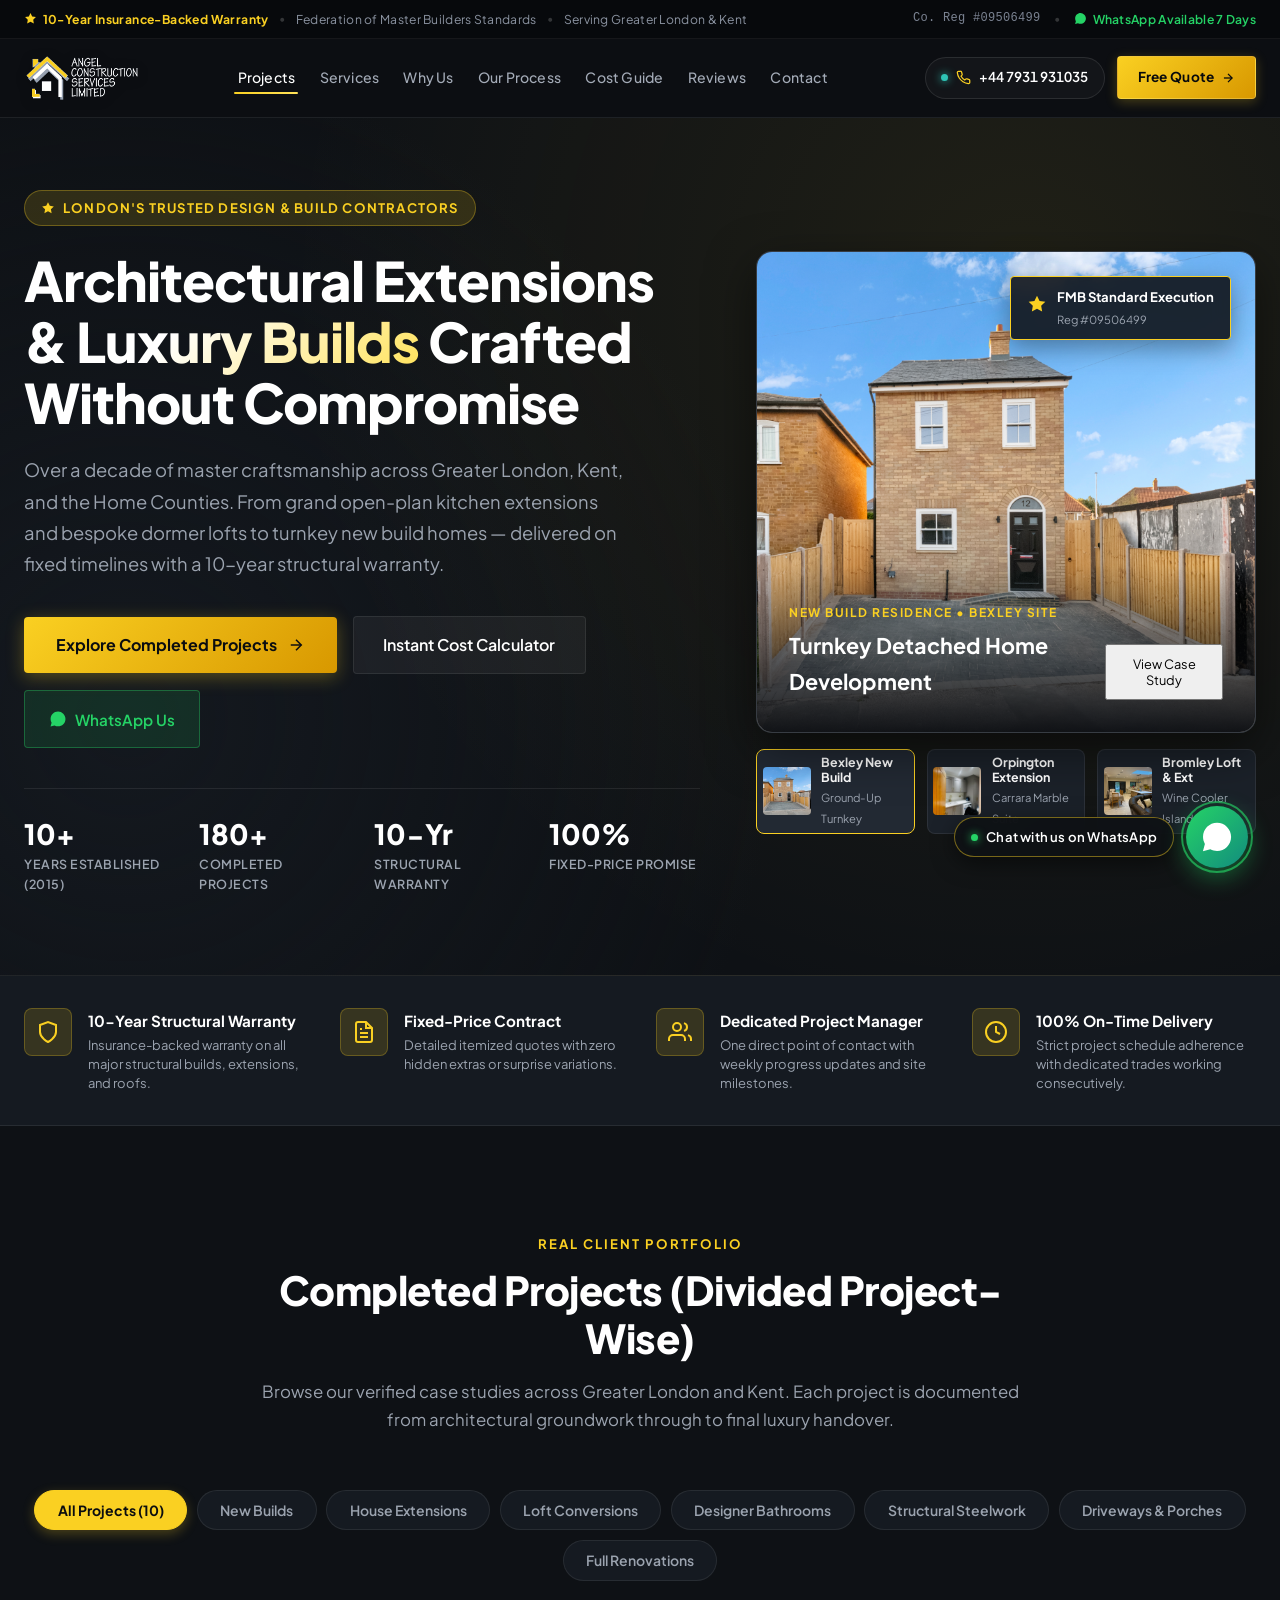
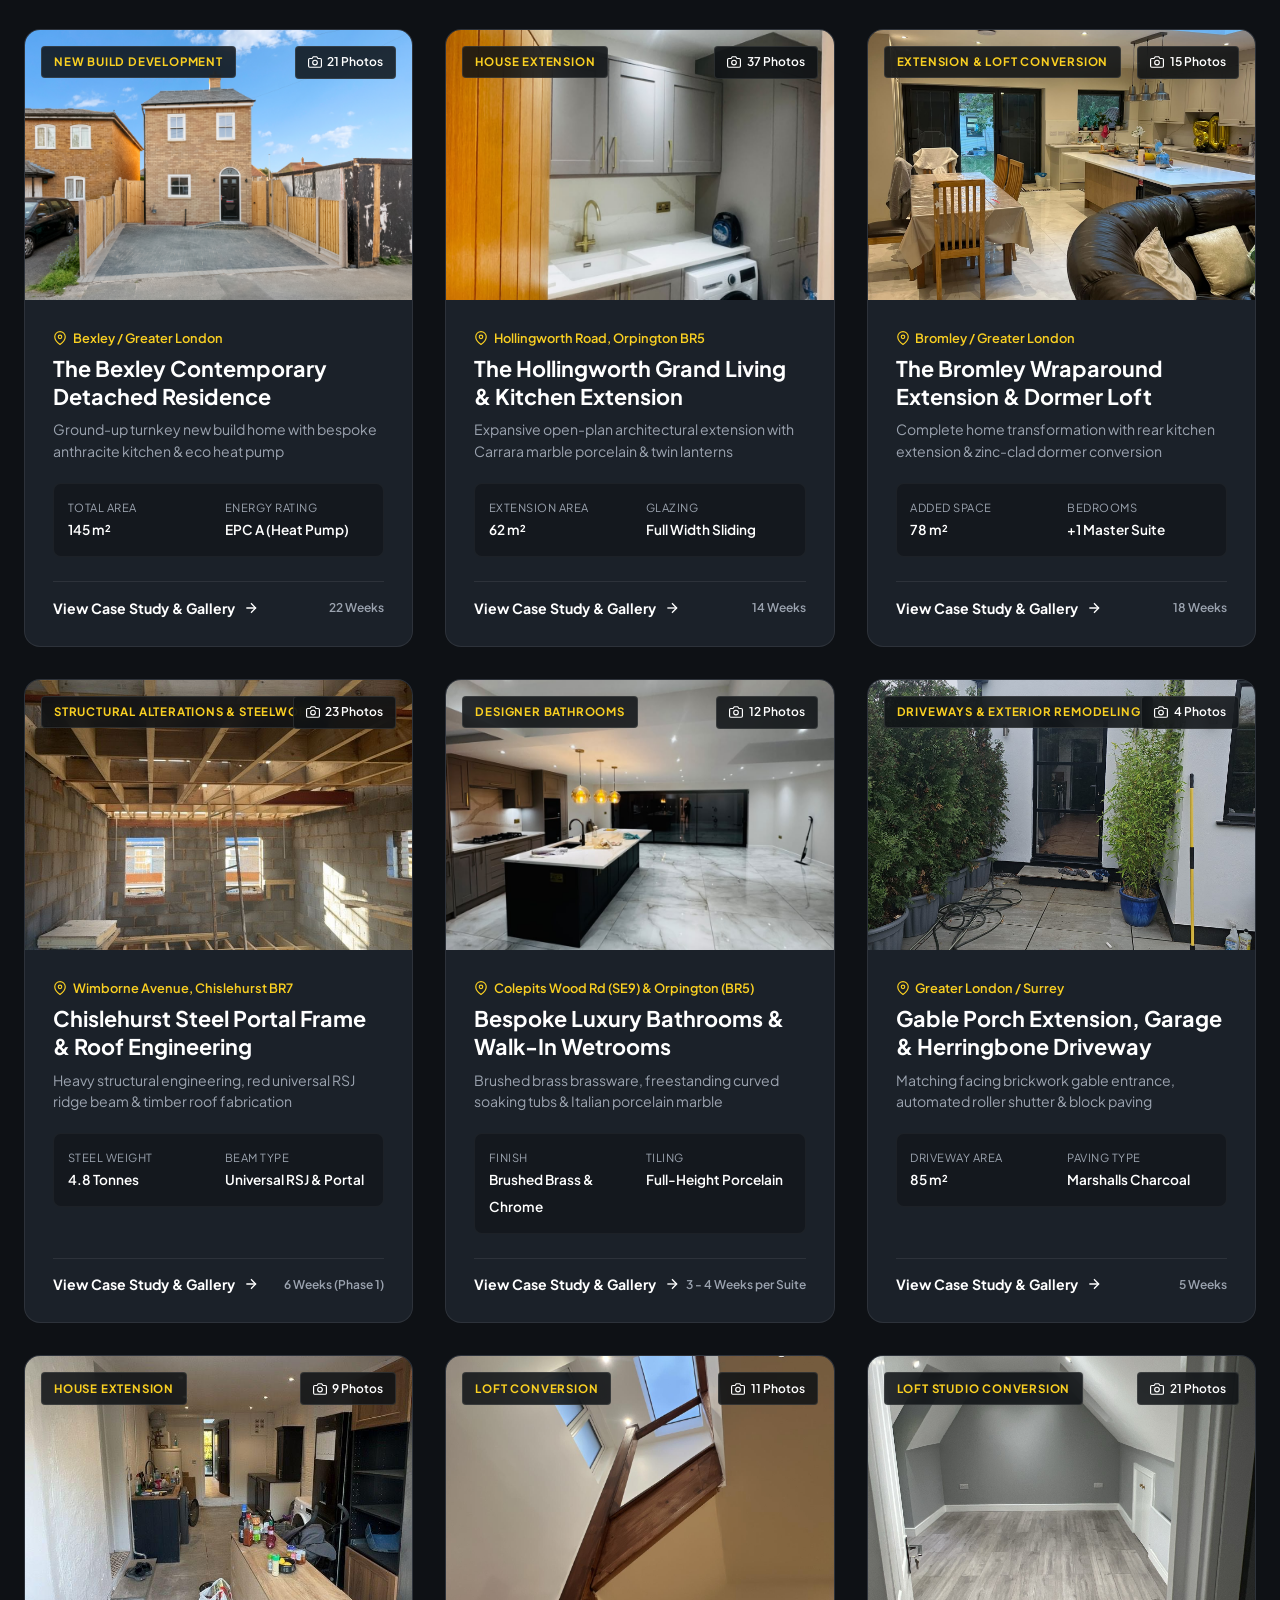
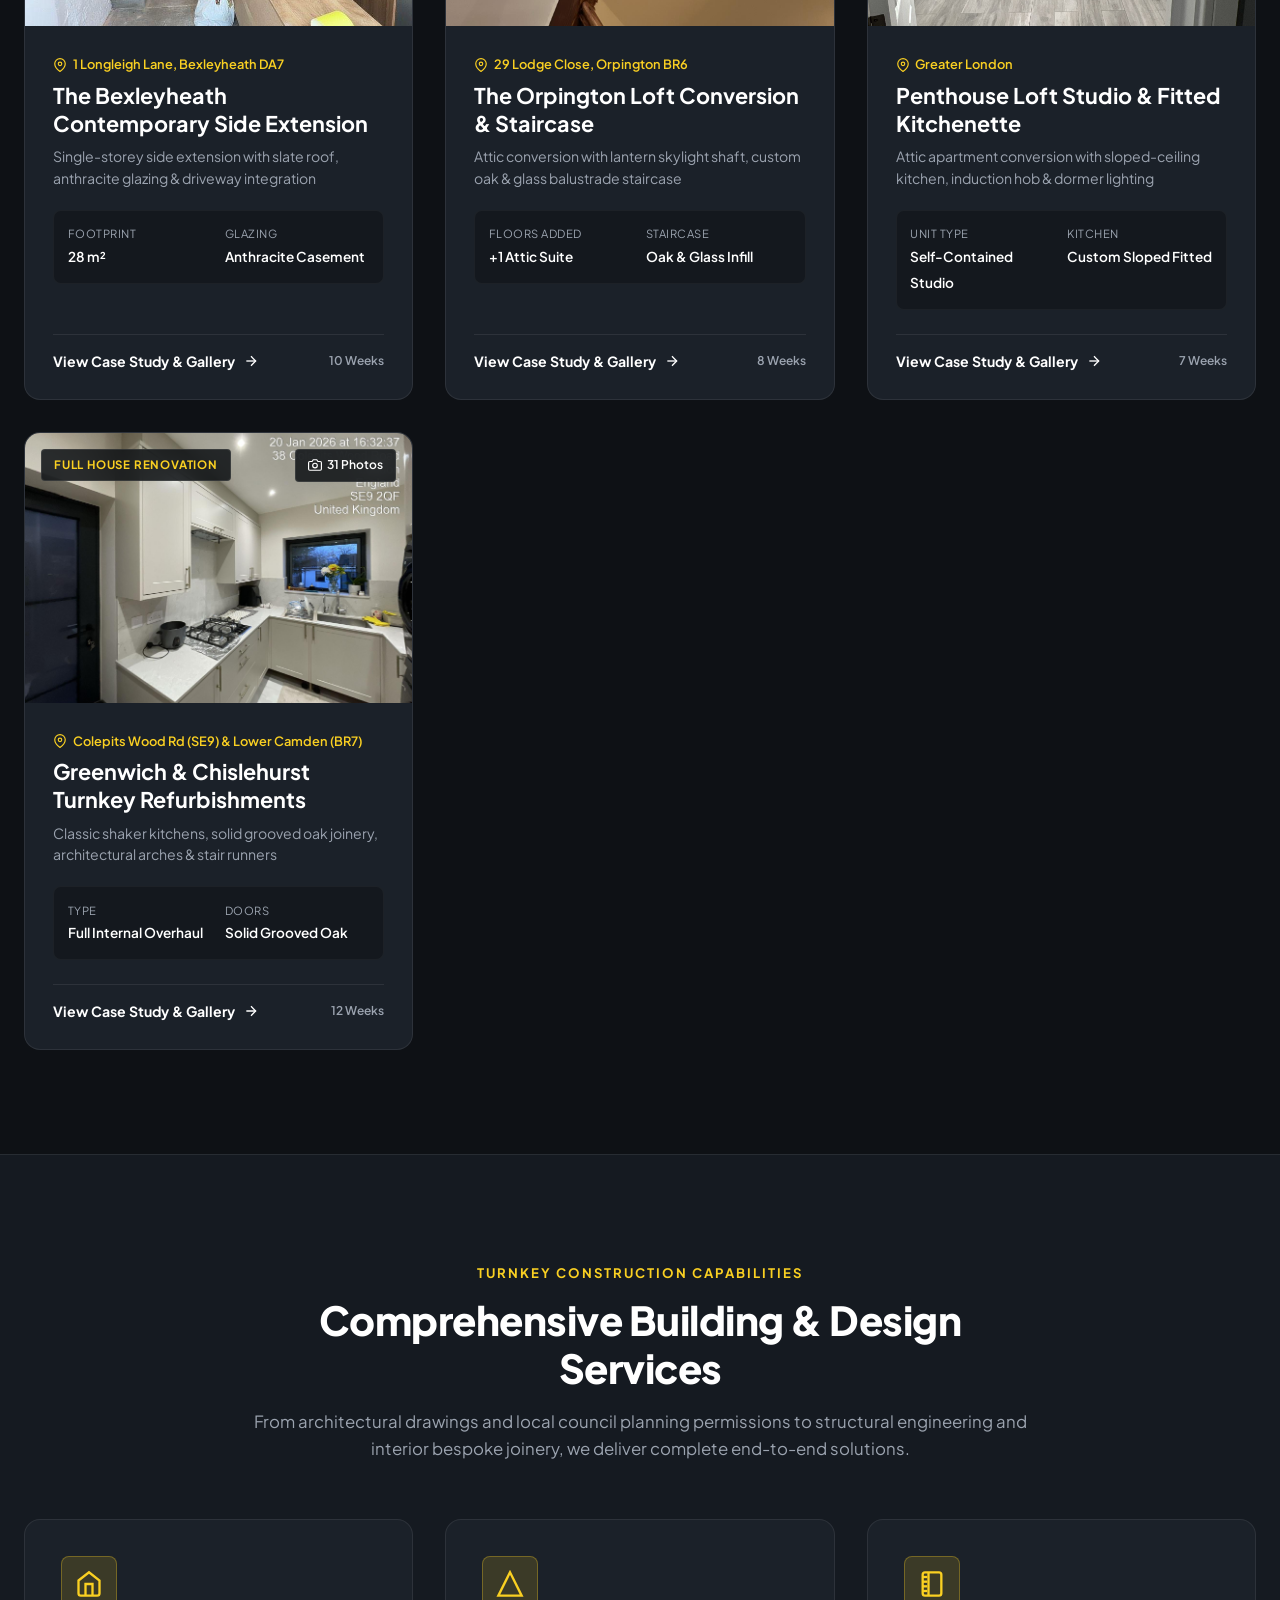
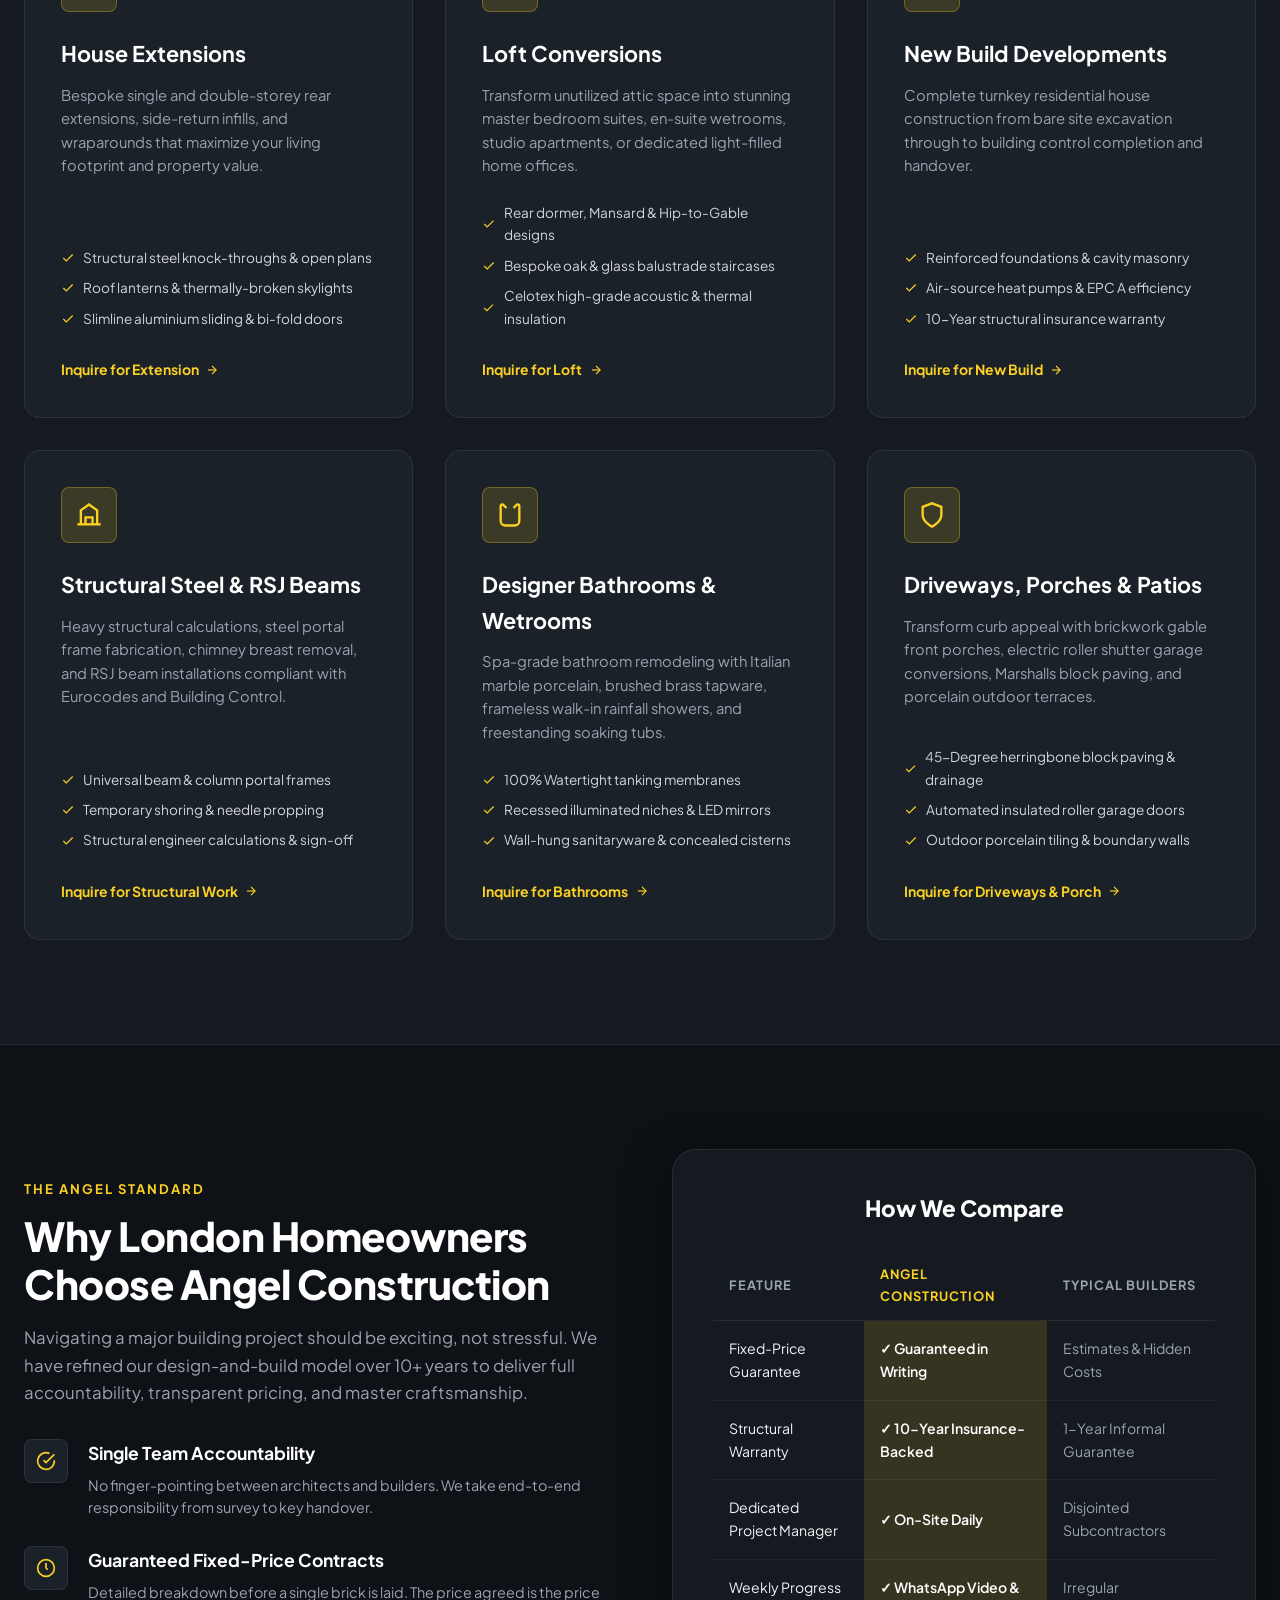
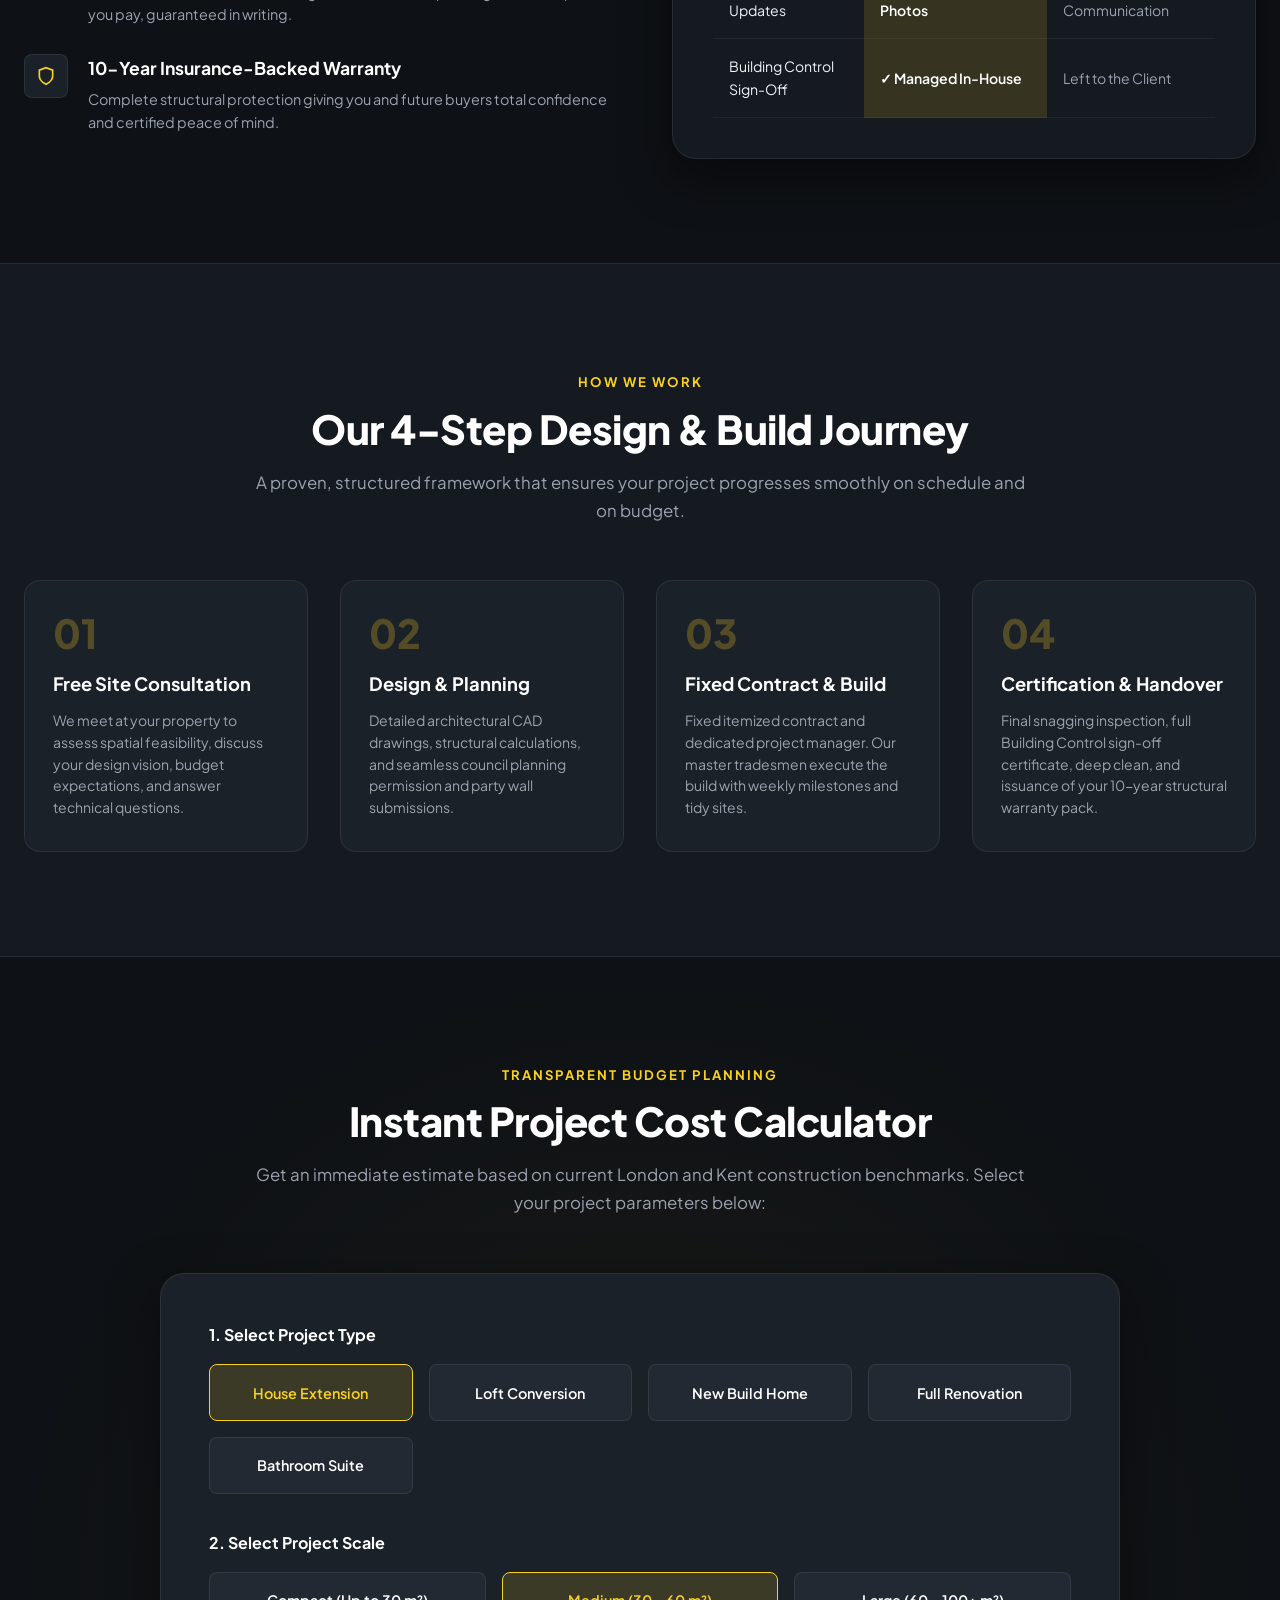
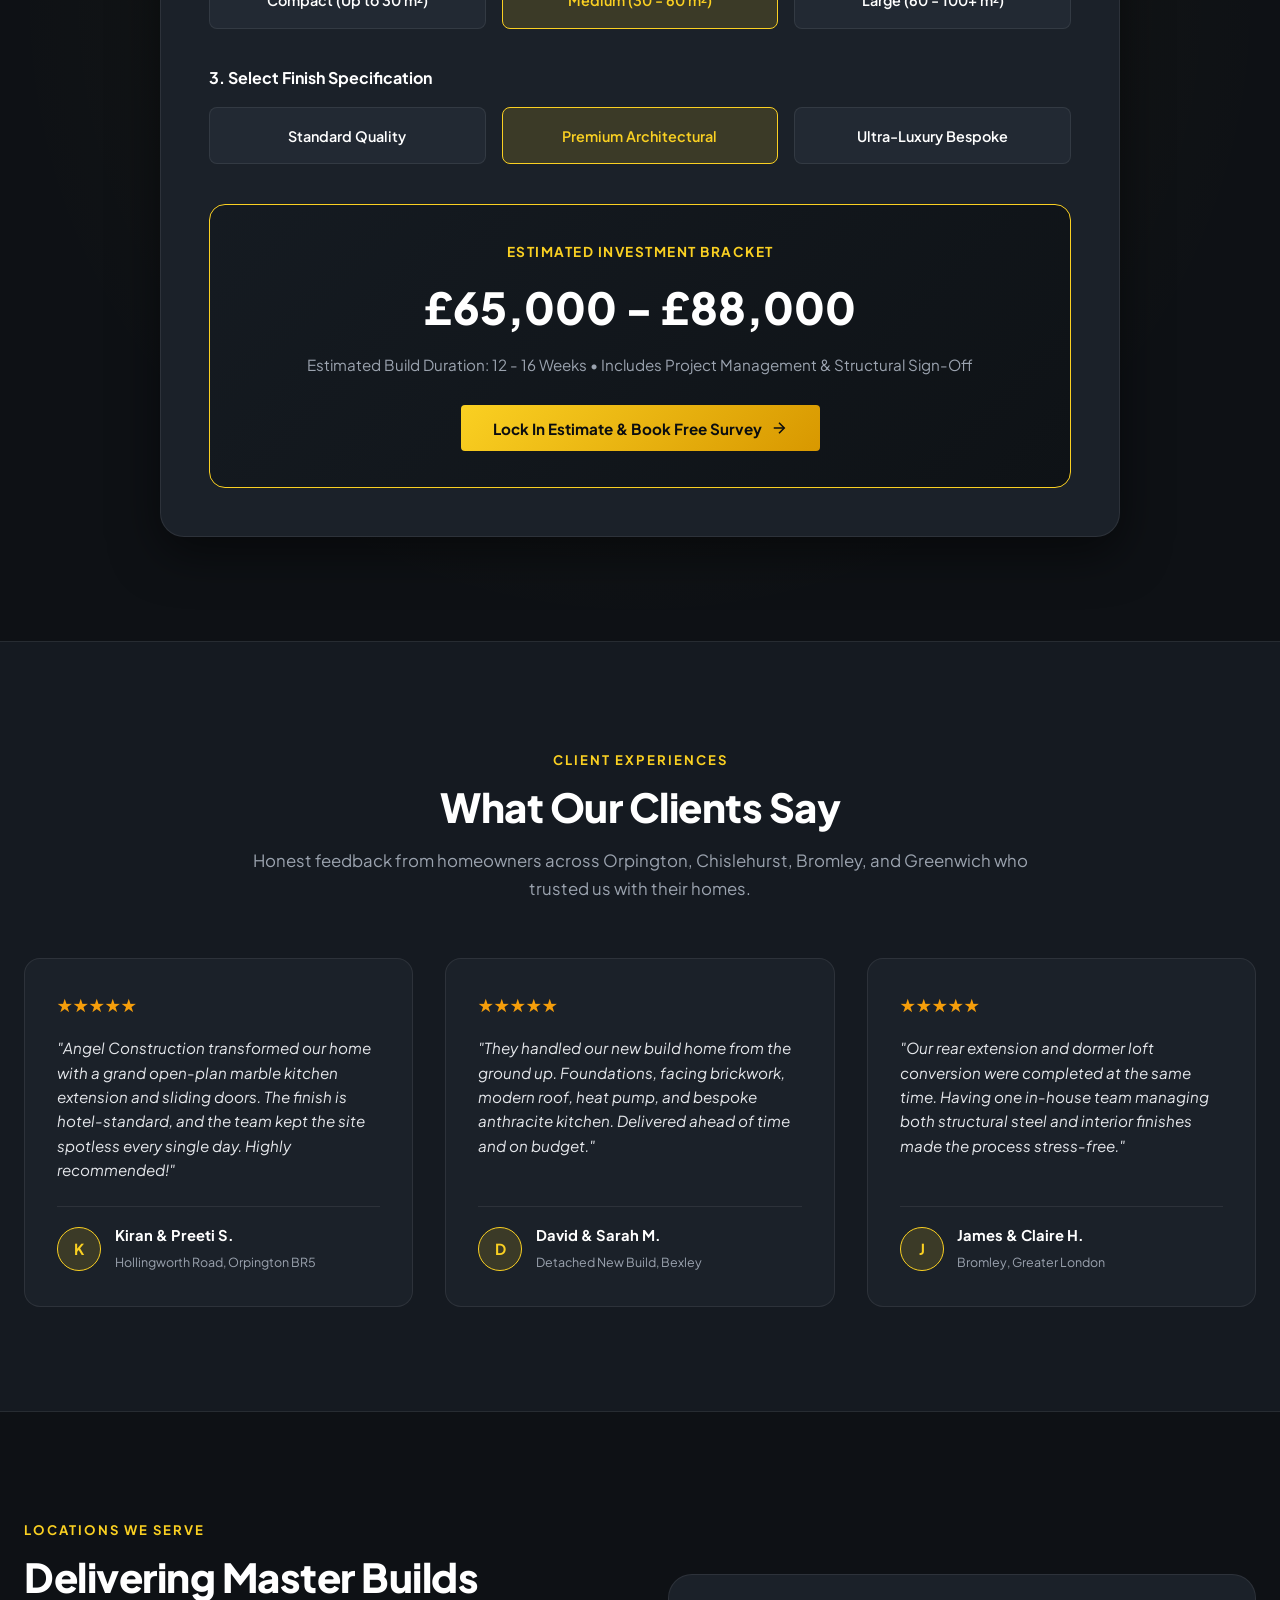
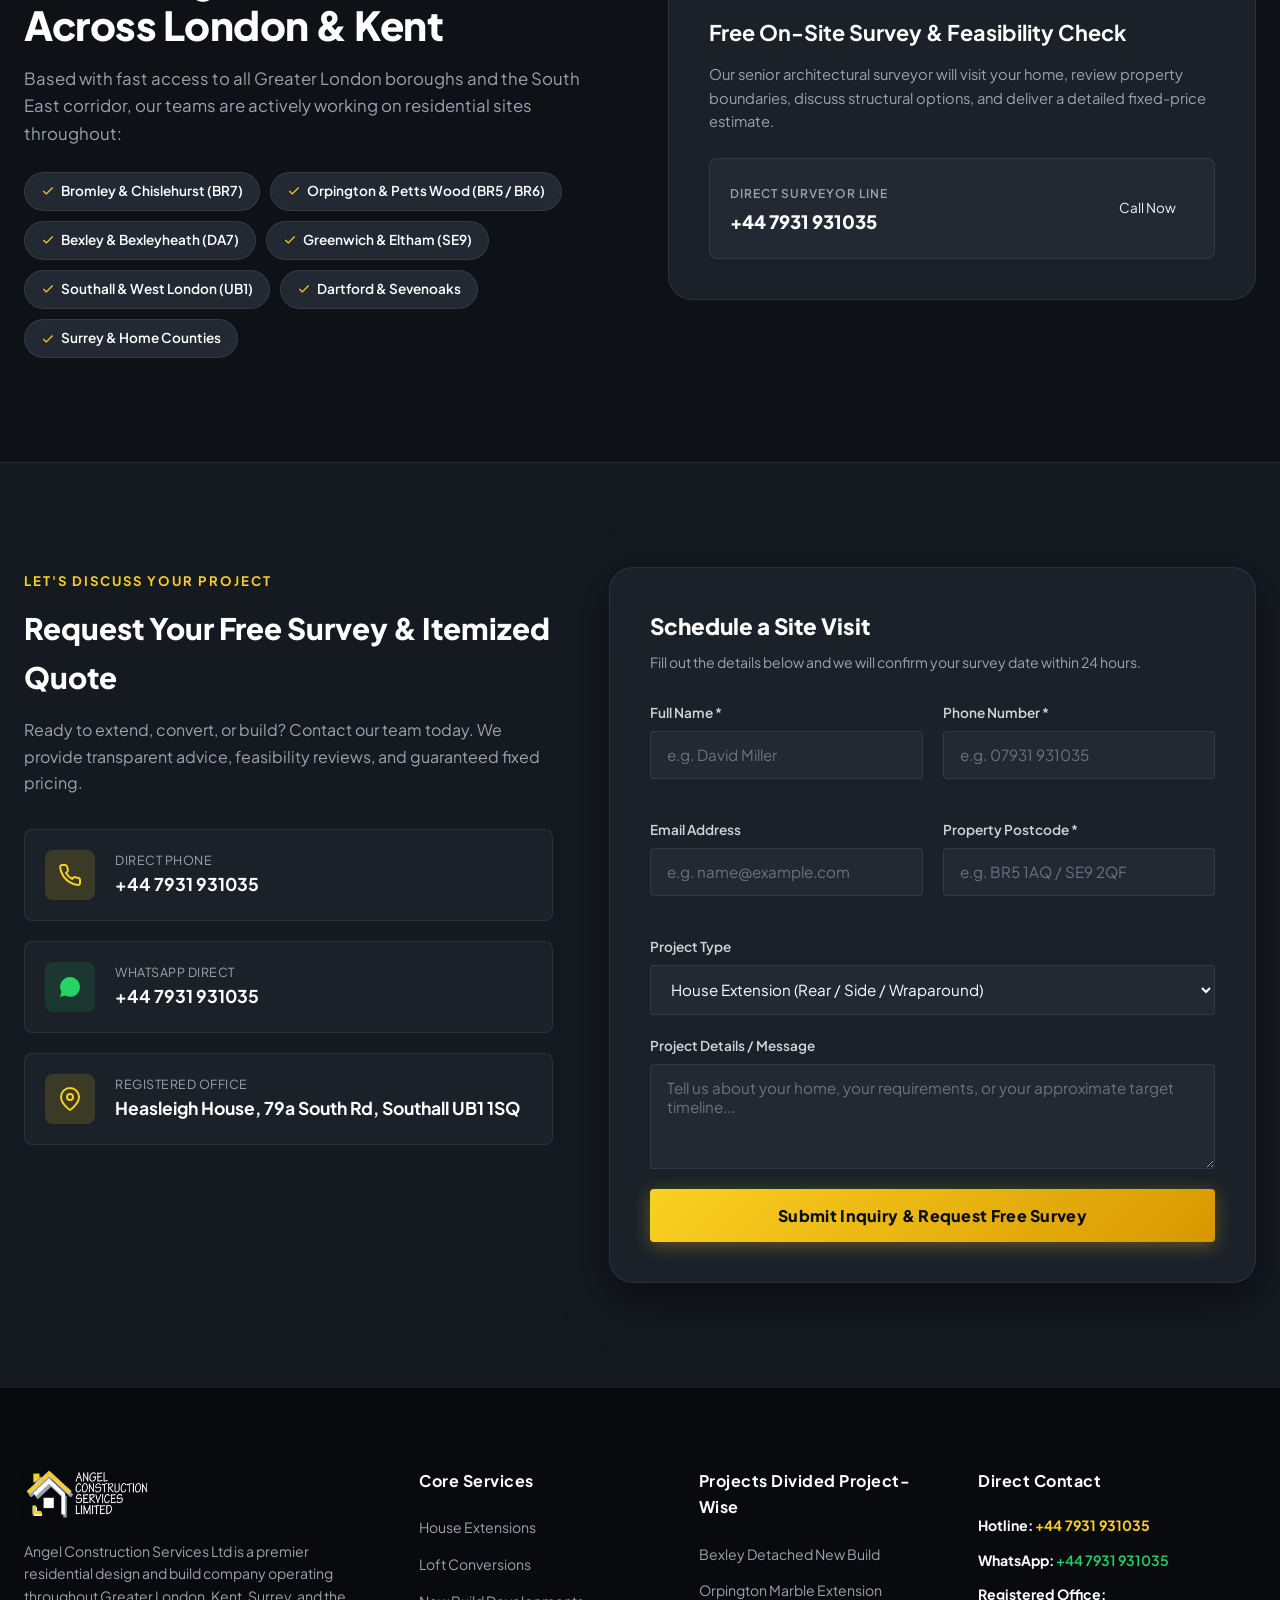
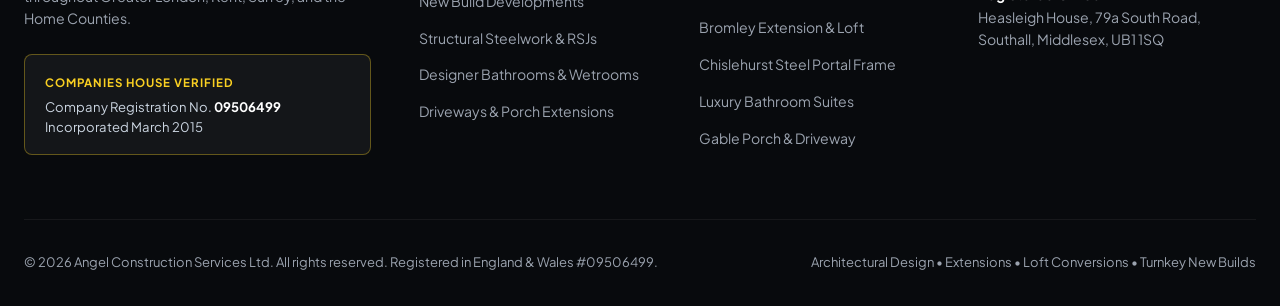
==== commit d8c0651d: "Fix footer badge text visibility and make mobile sticky buttons compact with single-line text" ====
--- a/index.html
+++ b/index.html
@@ -924,12 +924,12 @@
        ========================================================================== -->
   <div class="mobile-sticky-bar">
     <div class="mobile-sticky-bar-inner">
-      <a href="tel:+447931931035" class="btn-mobile-call">
-        <svg width="18" height="18" viewBox="0 0 24 24" fill="none" stroke="currentColor" stroke-width="2"><path d="M22 16.92v3a2 2 0 0 1-2.18 2 19.79 19.79 0 0 1-8.63-3.07 19.5 19.5 0 0 1-6-6 19.79 19.79 0 0 1-3.07-8.67A2 2 0 0 1 4.11 2h3a2 2 0 0 1 2 1.72 12.84 12.84 0 0 0 .7 2.81 2 2 0 0 1-.45 2.11L8.09 9.91a16 16 0 0 0 6 6l1.27-1.27a2 2 0 0 1 2.11-.45 12.84 12.84 0 0 0 2.81.7A2 2 0 0 1 22 16.92z"></path></svg>
-        <span>Call +44 7931 931035</span>
+      <a href="tel:+447931931035" class="btn-mobile-call" title="Call +44 7931 931035">
+        <svg width="15" height="15" viewBox="0 0 24 24" fill="none" stroke="currentColor" stroke-width="2.2"><path d="M22 16.92v3a2 2 0 0 1-2.18 2 19.79 19.79 0 0 1-8.63-3.07 19.5 19.5 0 0 1-6-6 19.79 19.79 0 0 1-3.07-8.67A2 2 0 0 1 4.11 2h3a2 2 0 0 1 2 1.72 12.84 12.84 0 0 0 .7 2.81 2 2 0 0 1-.45 2.11L8.09 9.91a16 16 0 0 0 6 6l1.27-1.27a2 2 0 0 1 2.11-.45 12.84 12.84 0 0 0 2.81.7A2 2 0 0 1 22 16.92z"></path></svg>
+        <span>Call Now</span>
       </a>
-      <a href="https://wa.me/447931931035" target="_blank" rel="noopener noreferrer" class="btn-mobile-wa">
-        <svg width="18" height="18" viewBox="0 0 24 24" fill="currentColor"><path d="M12.04 2c-5.46 0-9.91 4.45-9.91 9.91 0 1.75.46 3.45 1.32 4.95L2.05 22l5.25-1.38c1.45.79 3.08 1.21 4.74 1.21 5.46 0 9.91-4.45 9.91-9.91 0-2.65-1.03-5.14-2.9-7.01A9.816 9.816 0 0 0 12.04 2z"></path></svg>
+      <a href="https://wa.me/447931931035" target="_blank" rel="noopener noreferrer" class="btn-mobile-wa" title="WhatsApp +44 7931 931035">
+        <svg width="15" height="15" viewBox="0 0 24 24" fill="currentColor"><path d="M12.04 2c-5.46 0-9.91 4.45-9.91 9.91 0 1.75.46 3.45 1.32 4.95L2.05 22l5.25-1.38c1.45.79 3.08 1.21 4.74 1.21 5.46 0 9.91-4.45 9.91-9.91 0-2.65-1.03-5.14-2.9-7.01A9.816 9.816 0 0 0 12.04 2z"></path></svg>
         <span>WhatsApp</span>
       </a>
     </div>
--- a/styles.css
+++ b/styles.css
@@ -2180,10 +2180,10 @@
 }
 
 .footer-badge-box {
-  background: var(--bg-card);
-  border: 1px solid var(--border-dark);
+  background: rgba(255, 255, 255, 0.05);
+  border: 1px solid rgba(250, 208, 34, 0.35);
   border-radius: var(--radius-md);
-  padding: 1.25rem;
+  padding: 1.1rem 1.25rem;
   margin-top: 1.5rem;
 }
 
@@ -2194,12 +2194,19 @@
   font-weight: 700;
   text-transform: uppercase;
   letter-spacing: 1px;
+  margin-bottom: 0.35rem;
 }
 
 .footer-badge-box p {
-  font-size: 0.8rem;
-  color: #ffffff;
+  font-size: 0.82rem;
+  color: #cbd5e1;
   margin-top: 0.2rem;
+  line-height: 1.5;
+}
+
+.footer-badge-box strong {
+  color: #ffffff;
+  font-weight: 700;
 }
 
 .footer-bottom {
@@ -2215,7 +2222,7 @@
 }
 
 /* ==========================================================================
-   MOBILE STICKY ACTION BAR
+   MOBILE STICKY ACTION BAR (COMPACT & GUARANTEED 1-LINE TEXT)
    ========================================================================== */
 .mobile-sticky-bar {
   display: none;
@@ -2225,44 +2232,70 @@
   right: 0;
   z-index: 999;
   background: rgba(14, 17, 21, 0.98);
-  backdrop-filter: blur(12px);
+  backdrop-filter: blur(16px);
+  -webkit-backdrop-filter: blur(16px);
   border-top: 1px solid var(--border-dark);
-  padding: 0.75rem 1rem;
-  box-shadow: 0 -4px 16px rgba(0, 0, 0, 0.4);
+  padding: 0.45rem 0.85rem calc(0.45rem + env(safe-area-inset-bottom, 0px)) 0.85rem;
+  box-shadow: 0 -4px 16px rgba(0, 0, 0, 0.25);
 }
 
 .mobile-sticky-bar-inner {
   display: grid;
   grid-template-columns: 1fr 1fr;
-  gap: 0.75rem;
+  gap: 0.5rem;
+  max-width: 420px;
+  margin: 0 auto;
 }
 
 .btn-mobile-call {
-  display: flex;
+  display: inline-flex;
   align-items: center;
   justify-content: center;
-  gap: 0.5rem;
-  padding: 0.75rem;
+  gap: 0.4rem;
+  height: 40px;
+  padding: 0 0.65rem;
   background: linear-gradient(135deg, var(--accent-gold) 0%, var(--accent-gold-dark) 100%);
   color: #0b0d10;
-  font-weight: 800;
-  font-size: 0.92rem;
+  font-weight: 700;
+  font-size: 0.84rem;
   border-radius: var(--radius-sm);
-  text-align: center;
+  white-space: nowrap !important;
+  text-decoration: none;
+  box-shadow: 0 2px 6px rgba(0, 0, 0, 0.15);
+  transition: transform 0.15s ease;
+}
+
+.btn-mobile-call span {
+  white-space: nowrap !important;
+  line-height: 1;
 }
 
 .btn-mobile-wa {
-  display: flex;
+  display: inline-flex;
   align-items: center;
   justify-content: center;
-  gap: 0.5rem;
-  padding: 0.75rem;
+  gap: 0.4rem;
+  height: 40px;
+  padding: 0 0.65rem;
   background: #25d366;
   color: #ffffff;
-  font-weight: 800;
-  font-size: 0.92rem;
+  font-weight: 700;
+  font-size: 0.84rem;
   border-radius: var(--radius-sm);
-  text-align: center;
+  white-space: nowrap !important;
+  text-decoration: none;
+  box-shadow: 0 2px 6px rgba(0, 0, 0, 0.15);
+  transition: transform 0.15s ease;
+}
+
+.btn-mobile-wa span {
+  white-space: nowrap !important;
+  line-height: 1;
+}
+
+.btn-mobile-call:active,
+.btn-mobile-wa:active {
+  transform: scale(0.97);
 }
 
 /* ==========================================================================
@@ -2838,4 +2871,16 @@
     height: 44px;
     max-width: 200px;
   }
-}
+  .mobile-sticky-bar {
+    padding: 0.35rem 0.5rem calc(0.35rem + env(safe-area-inset-bottom, 0px)) 0.5rem;
+  }
+  .mobile-sticky-bar-inner {
+    gap: 0.4rem;
+  }
+  .btn-mobile-call, .btn-mobile-wa {
+    height: 38px;
+    font-size: 0.8rem;
+    padding: 0 0.5rem;
+    gap: 0.35rem;
+  }
+}
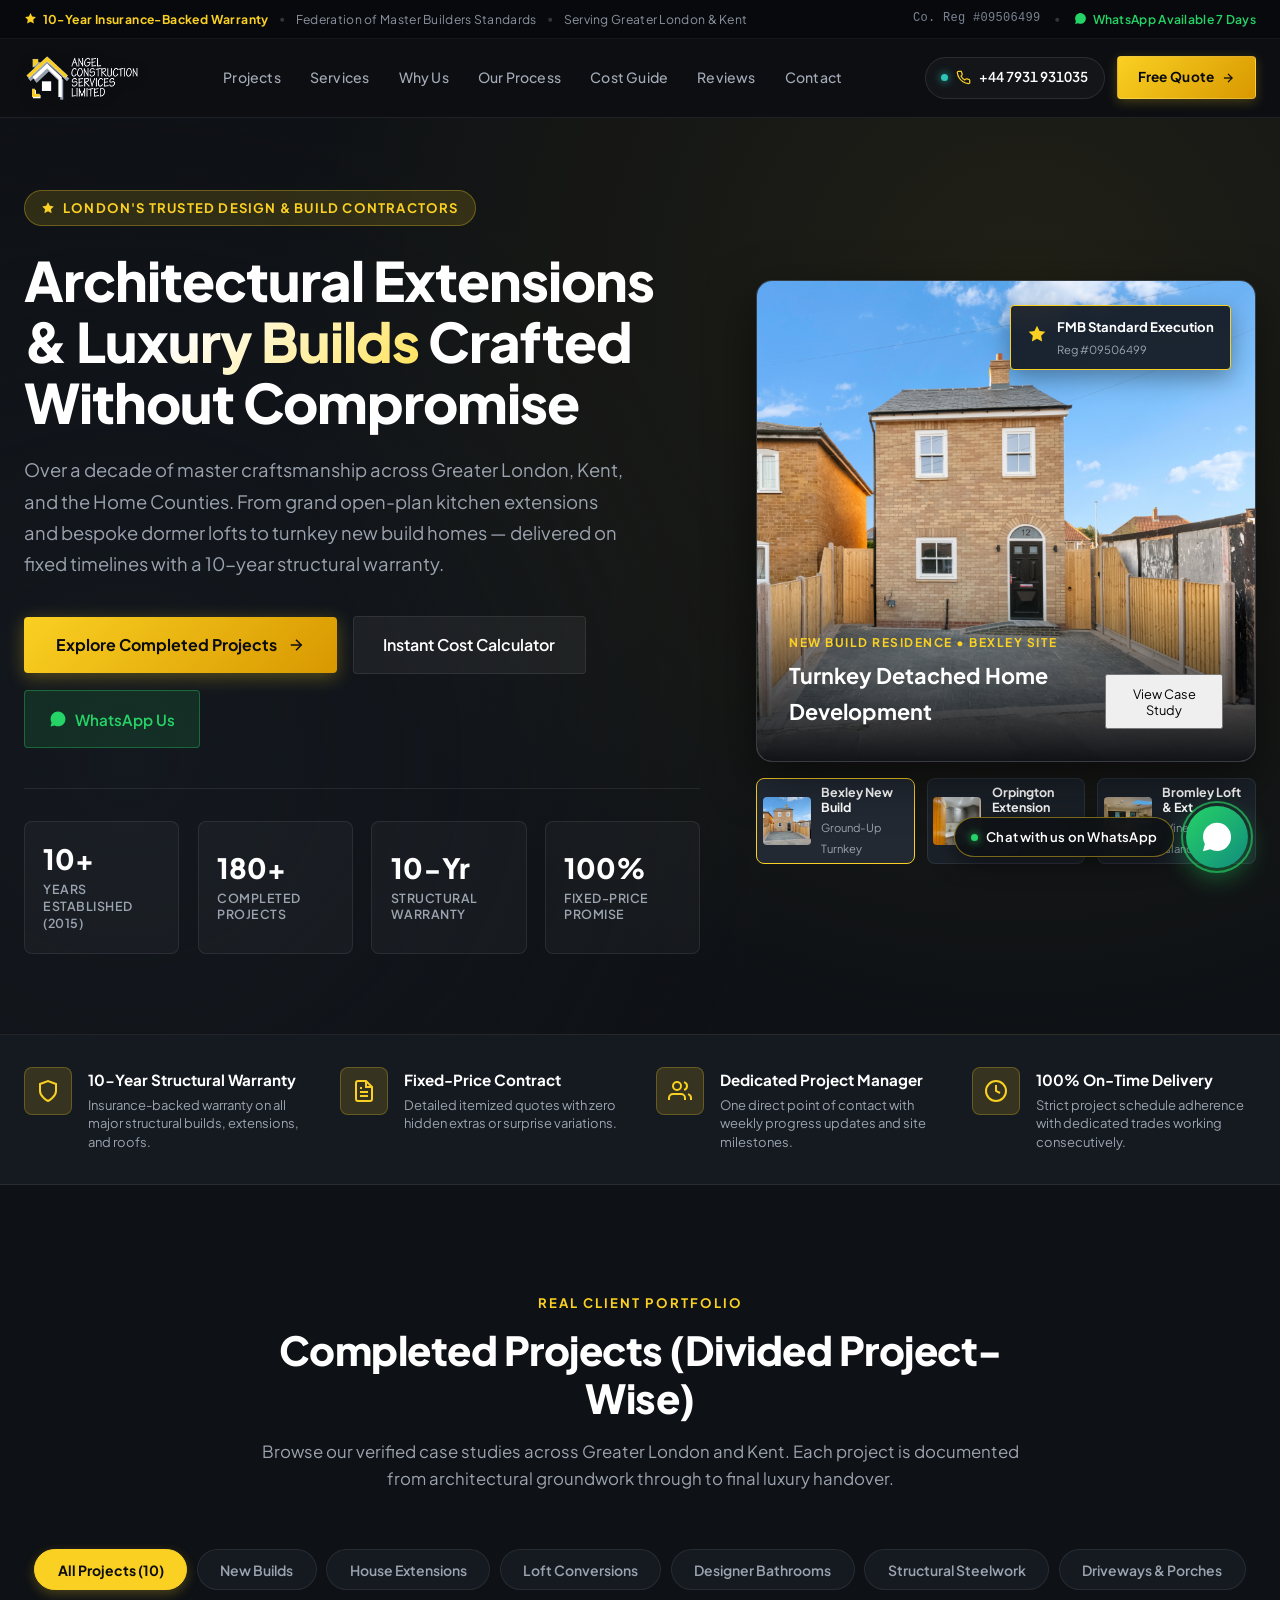
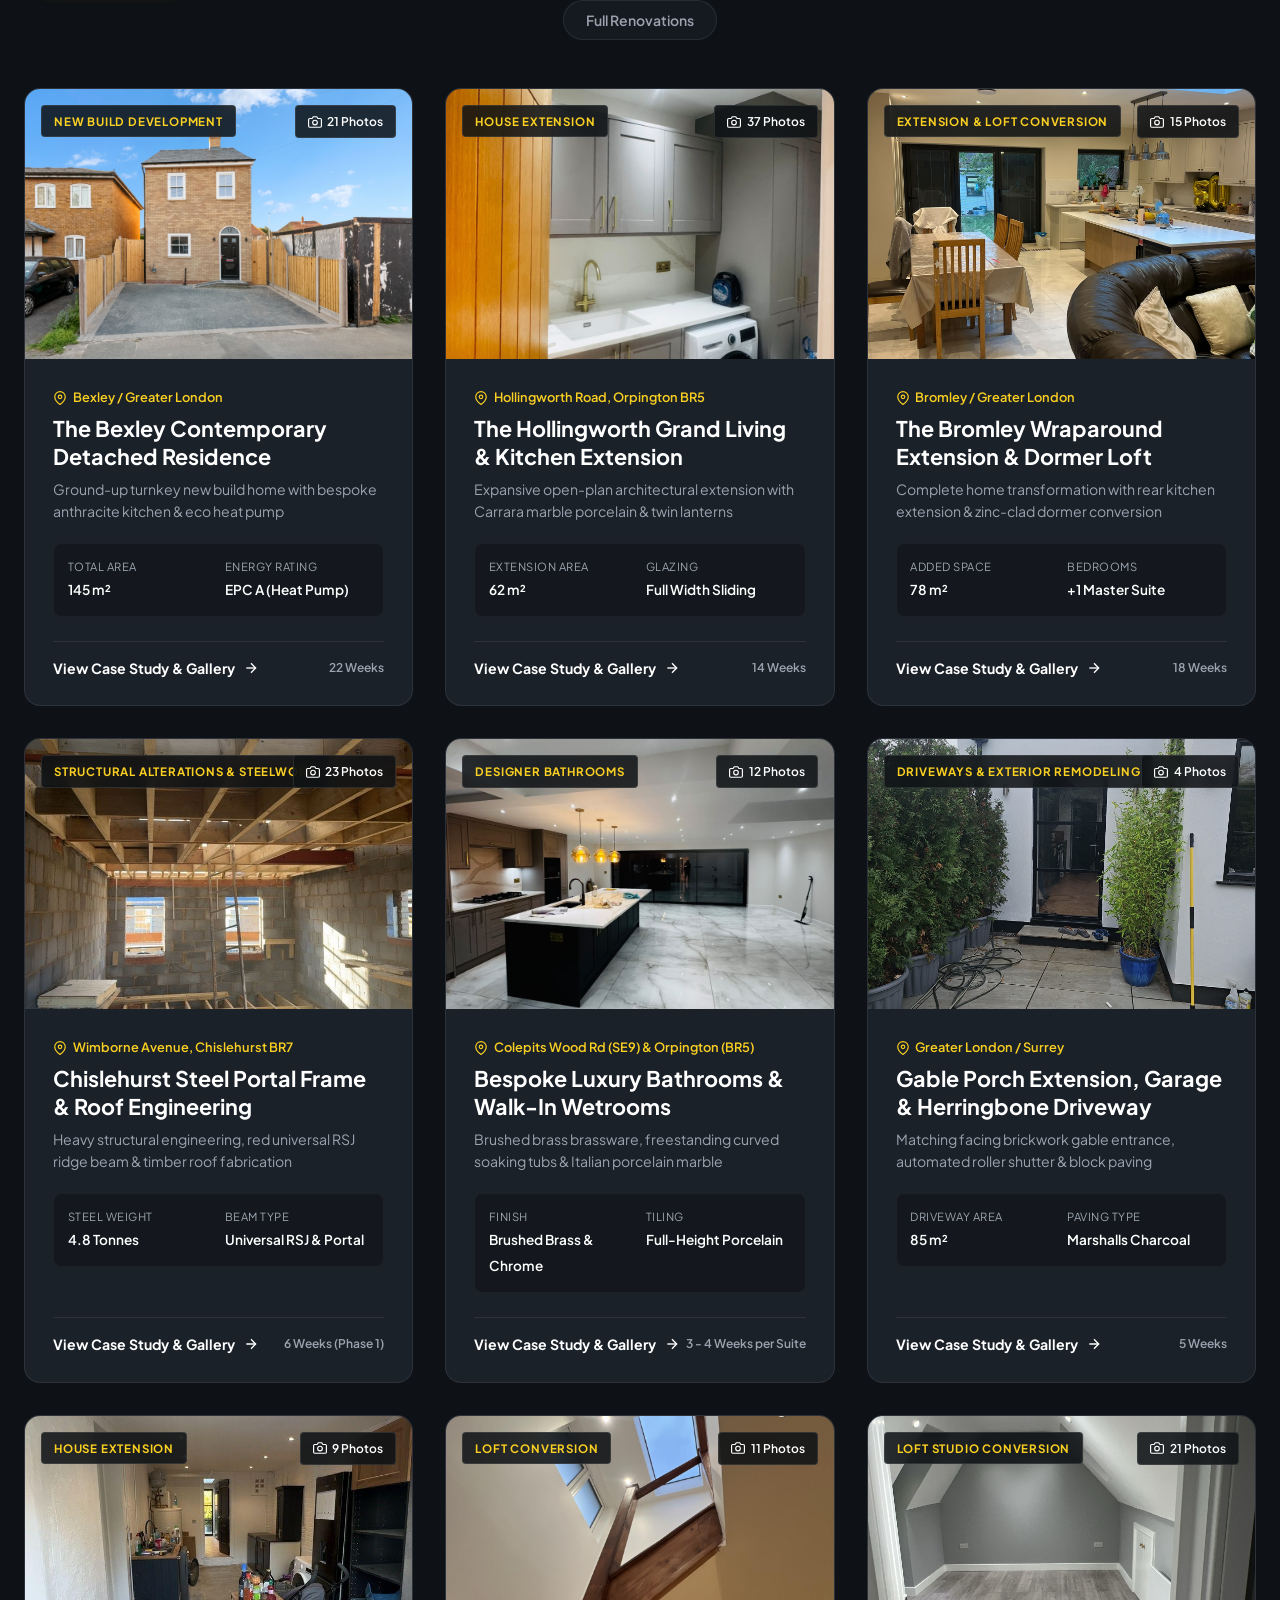
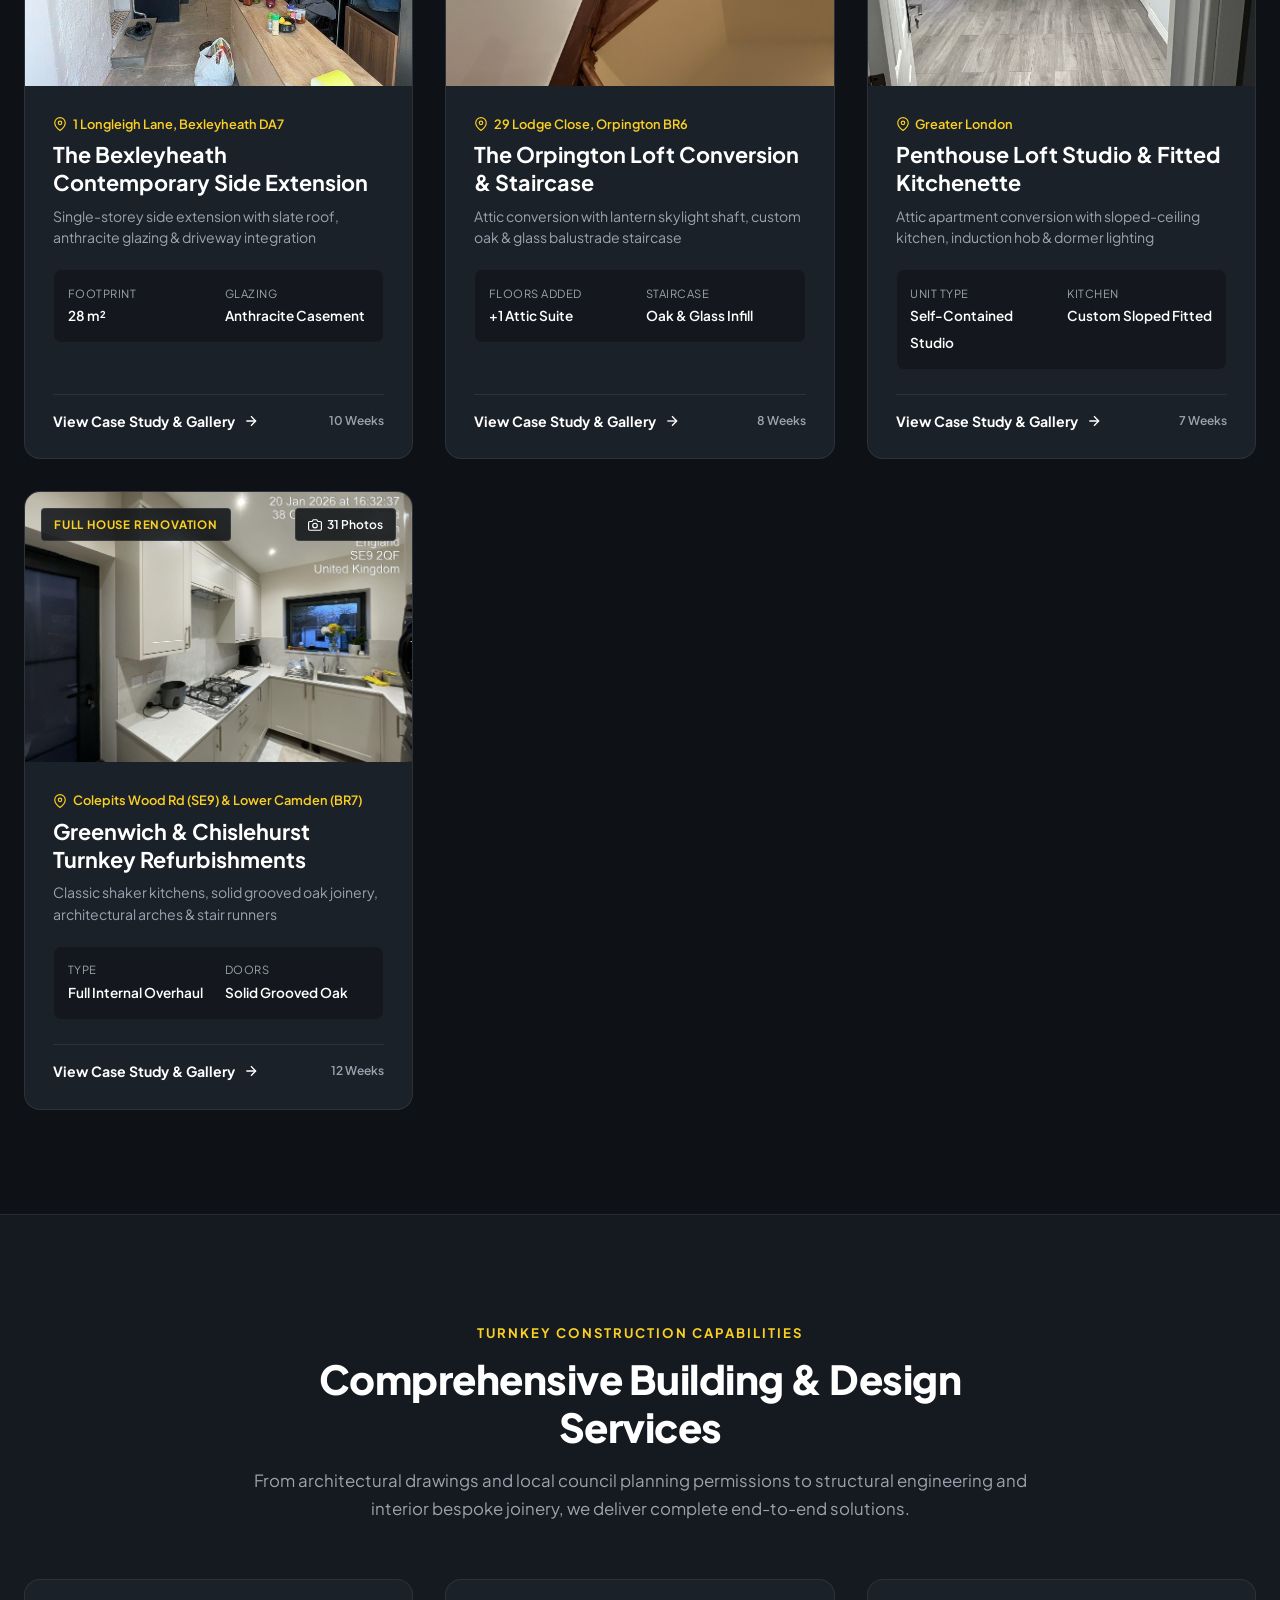
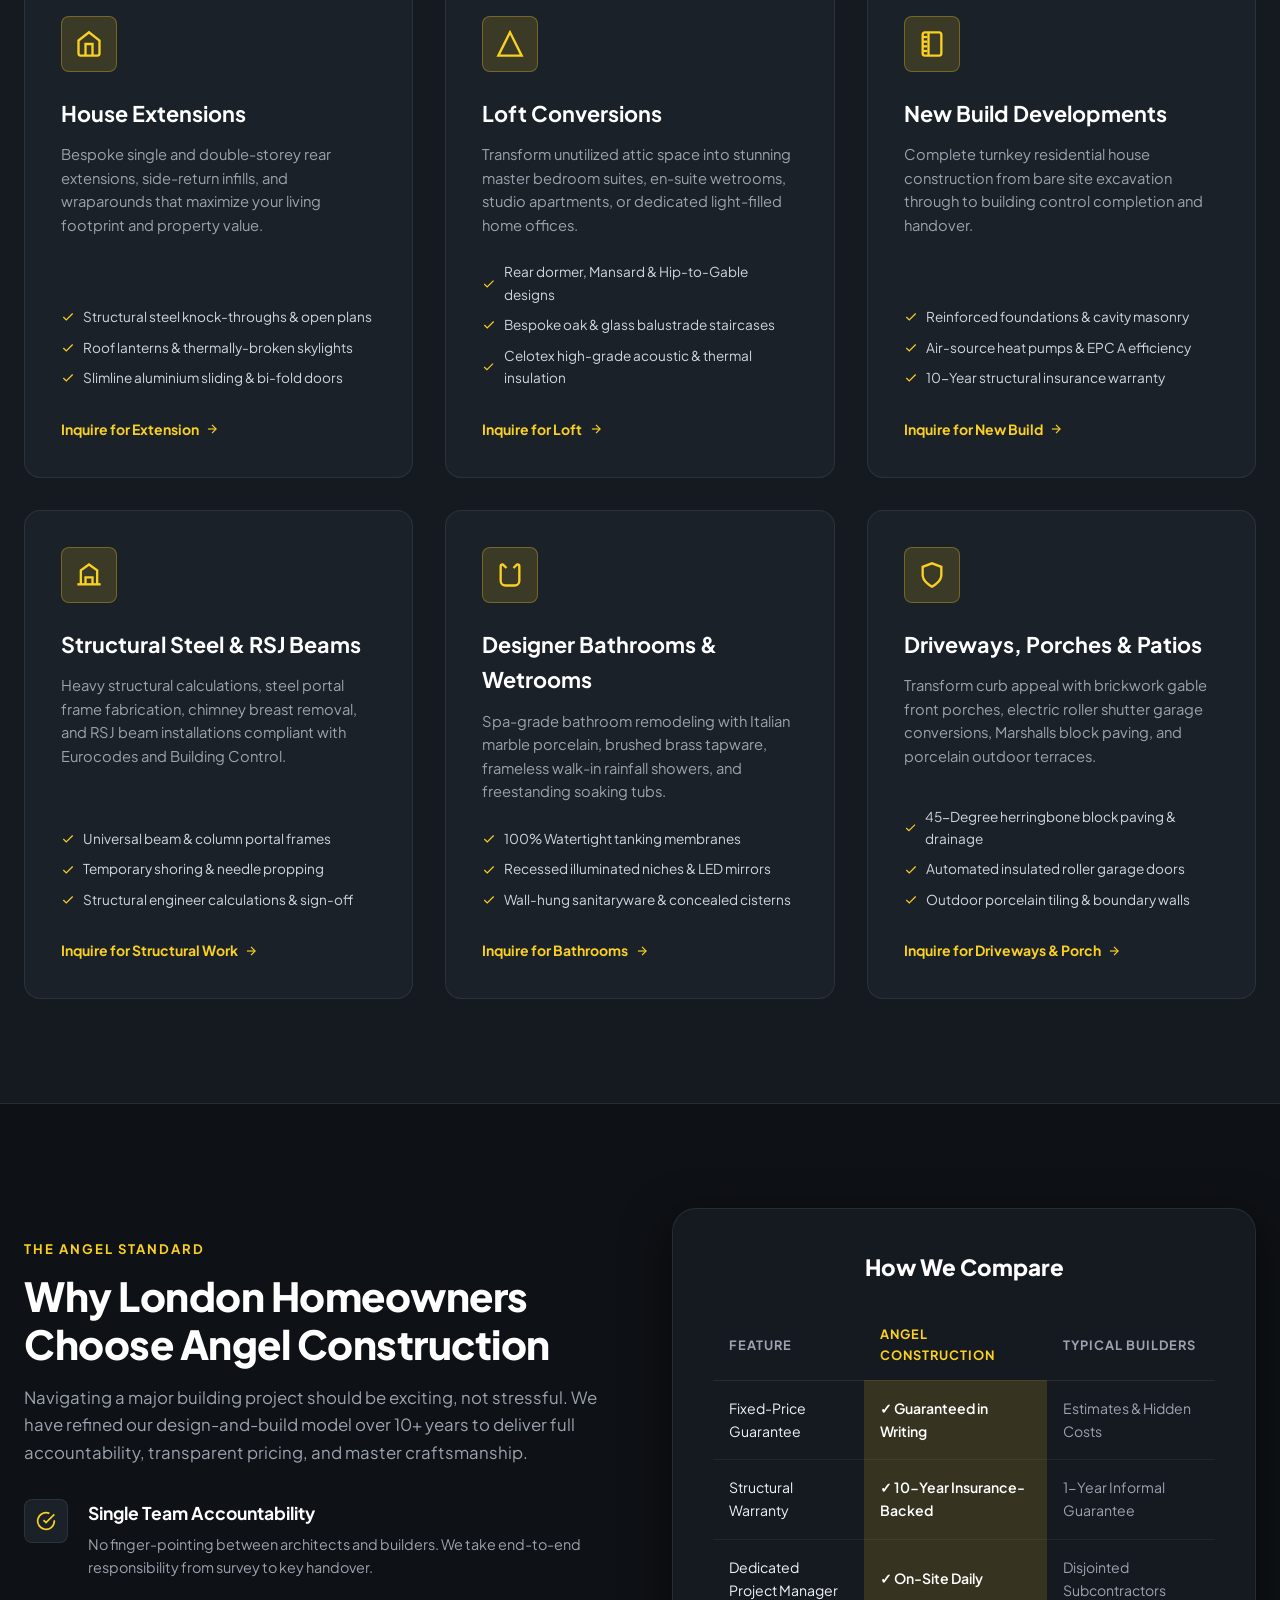
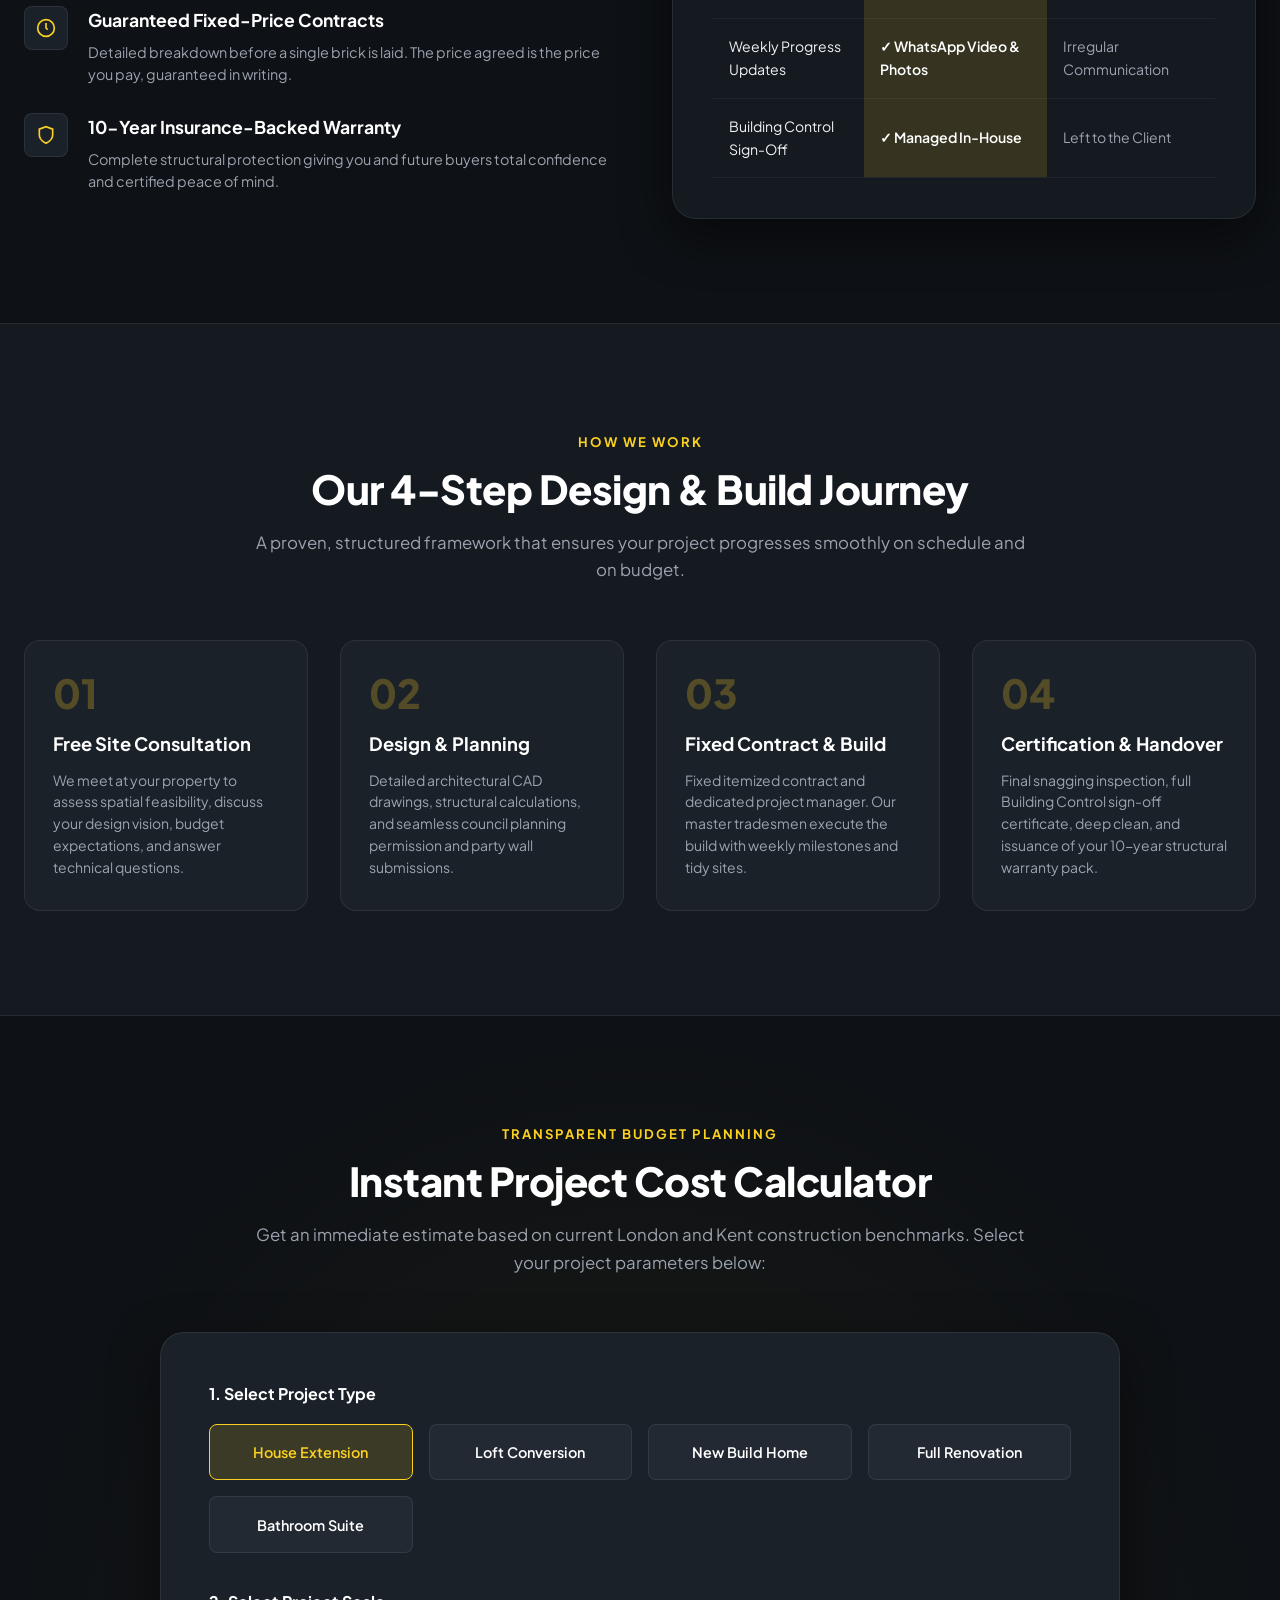
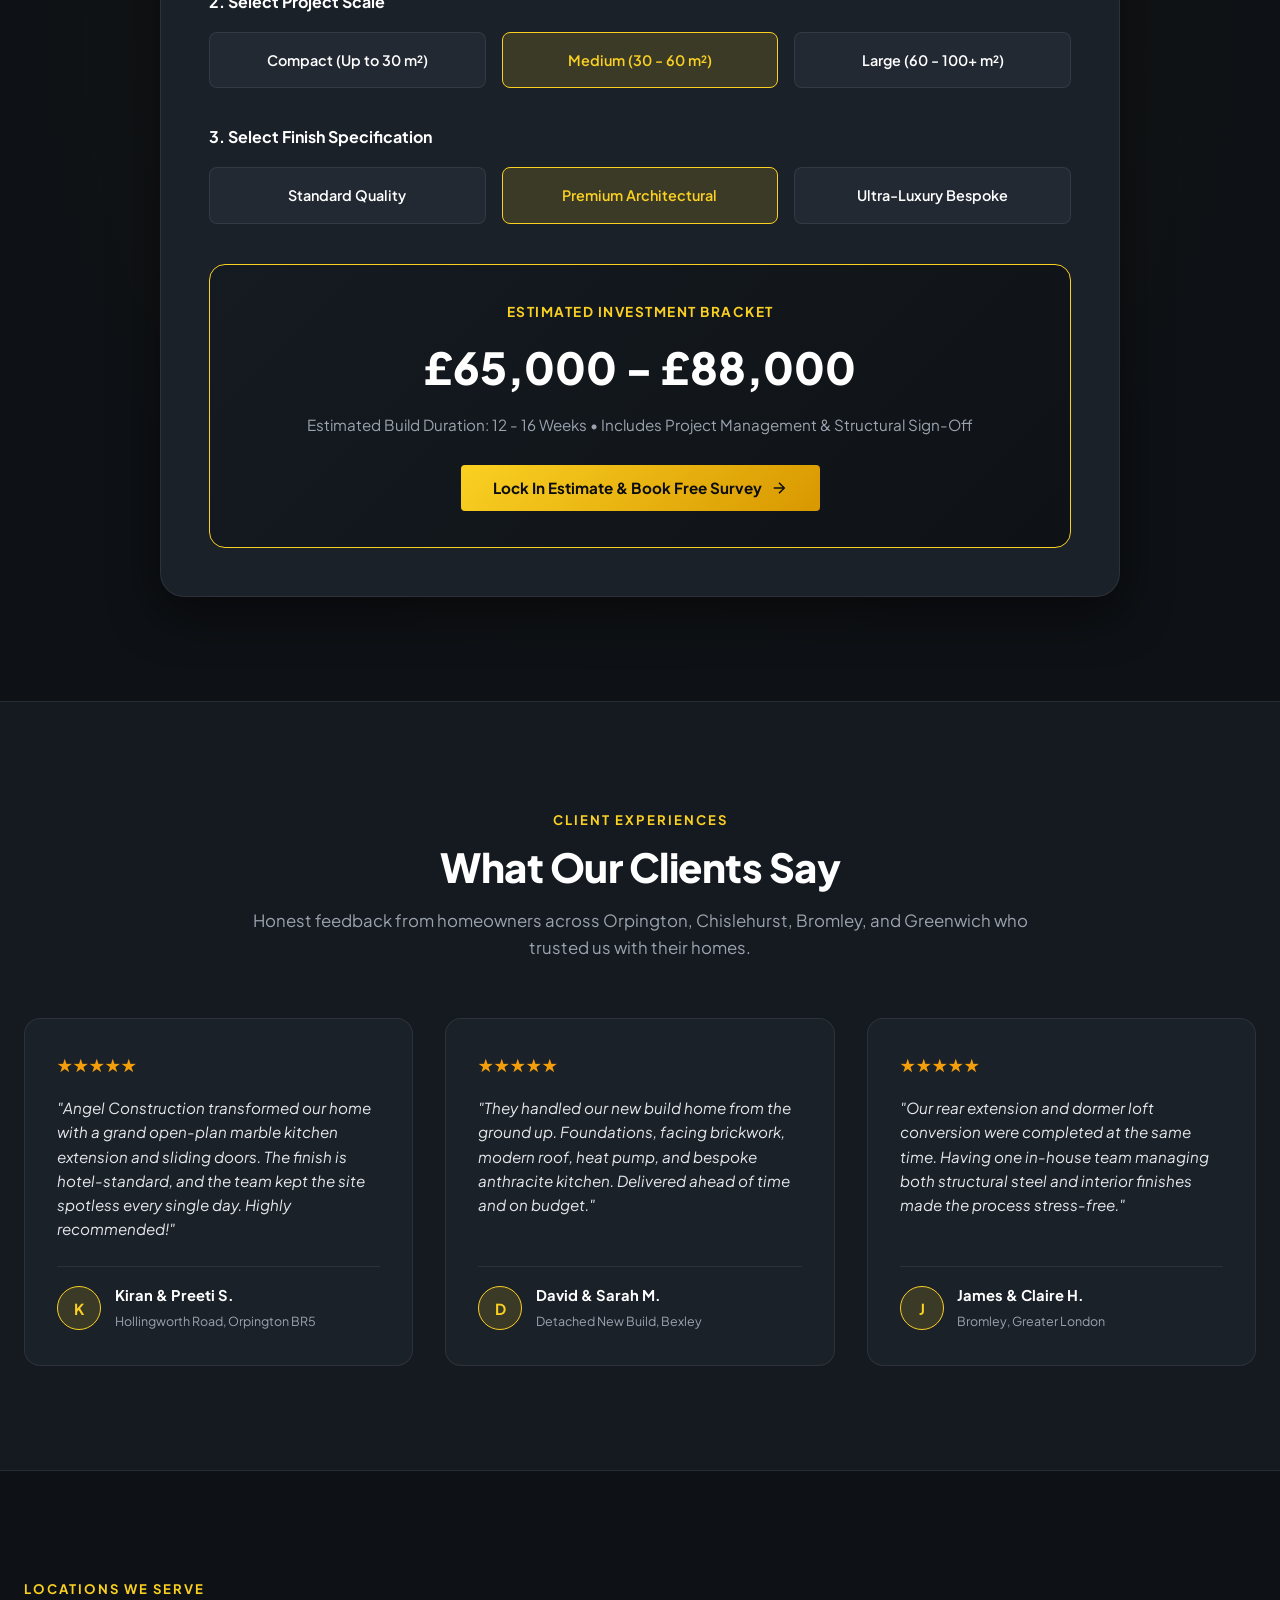
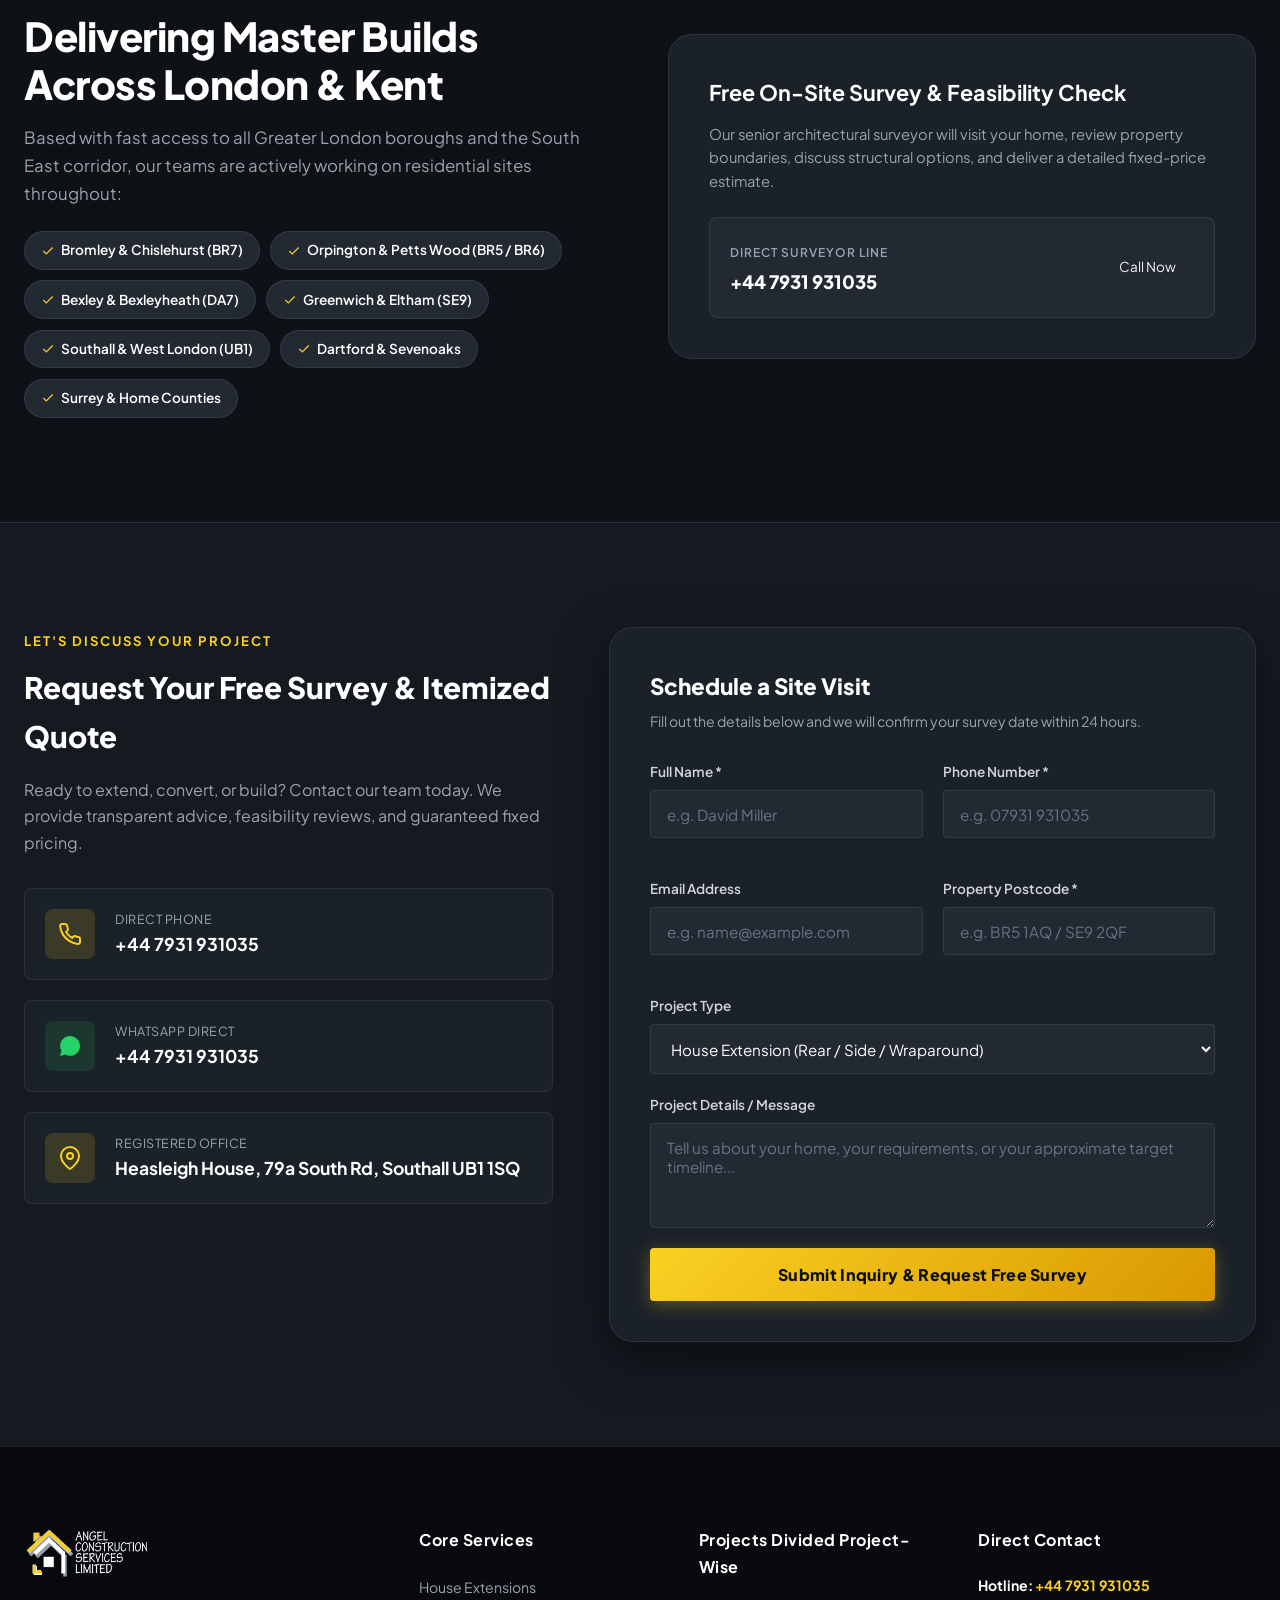
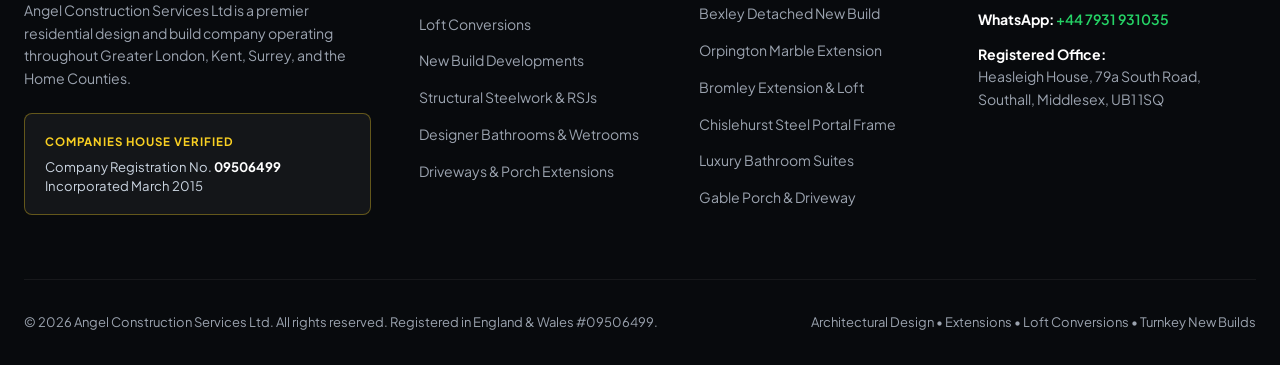
==== commit 5c4502e1: "Remove header underlines and add generous padding and border-radius to hero stat cards" ====
--- a/index.html
+++ b/index.html
@@ -59,7 +59,7 @@
       <!-- Streamlined Clean Navigation -->
       <nav class="main-nav" aria-label="Main Navigation">
         <ul class="nav-list">
-          <li><a href="#projects" class="nav-link active">Projects</a></li>
+          <li><a href="#projects" class="nav-link">Projects</a></li>
           <li><a href="#services" class="nav-link">Services</a></li>
           <li><a href="#why-us" class="nav-link">Why Us</a></li>
           <li><a href="#process" class="nav-link">Our Process</a></li>
--- a/styles.css
+++ b/styles.css
@@ -286,31 +286,20 @@
   color: #a4abb7;
   letter-spacing: 0.2px;
   position: relative;
-  padding: 0.5rem 0.2rem;
+  padding: 0.5rem 0.35rem;
   white-space: nowrap;
+  text-decoration: none !important;
   transition: color 0.2s ease;
 }
 
 .nav-link:hover,
 .nav-link.active {
-  color: #ffffff;
+  color: var(--accent-gold);
+  text-decoration: none !important;
 }
 
 .nav-link::after {
-  content: '';
-  position: absolute;
-  bottom: 0;
-  left: 0;
-  width: 0;
-  height: 2px;
-  background: linear-gradient(90deg, var(--accent-gold), var(--accent-gold-hover));
-  border-radius: 2px;
-  transition: width 0.25s cubic-bezier(0.16, 1, 0.3, 1);
-}
-
-.nav-link:hover::after,
-.nav-link.active::after {
-  width: 100%;
+  display: none !important;
 }
 
 /* Right Nav Actions */
@@ -624,16 +613,35 @@
 .hero-stats-row {
   display: grid;
   grid-template-columns: repeat(4, 1fr);
-  gap: 1.5rem;
-  padding-top: 1.75rem;
+  gap: 1.15rem;
+  padding-top: 2rem;
   border-top: 1px solid var(--border-dark);
+}
+
+.hero-stat-item {
+  padding: 1.35rem 1.15rem;
+  background: rgba(255, 255, 255, 0.03);
+  border: 1px solid rgba(255, 255, 255, 0.08);
+  border-radius: var(--radius-md);
+  box-sizing: border-box;
+  display: flex;
+  flex-direction: column;
+  justify-content: center;
+  transition: transform 0.2s ease, border-color 0.2s ease, box-shadow 0.2s ease;
+}
+
+.hero-stat-item:hover {
+  transform: translateY(-2px);
+  border-color: rgba(250, 208, 34, 0.35);
+  box-shadow: 0 6px 20px rgba(0, 0, 0, 0.3);
 }
 
 .hero-stat-item h3 {
   font-size: 1.75rem;
   font-weight: 800;
   color: #ffffff;
-  line-height: 1.2;
+  line-height: 1.15;
+  margin: 0 0 0.35rem 0;
 }
 
 .hero-stat-item p {
@@ -642,7 +650,8 @@
   text-transform: uppercase;
   letter-spacing: 0.5px;
   font-weight: 600;
-  margin-top: 0.2rem;
+  line-height: 1.35;
+  margin: 0;
 }
 
 /* Hero Media Showcase */
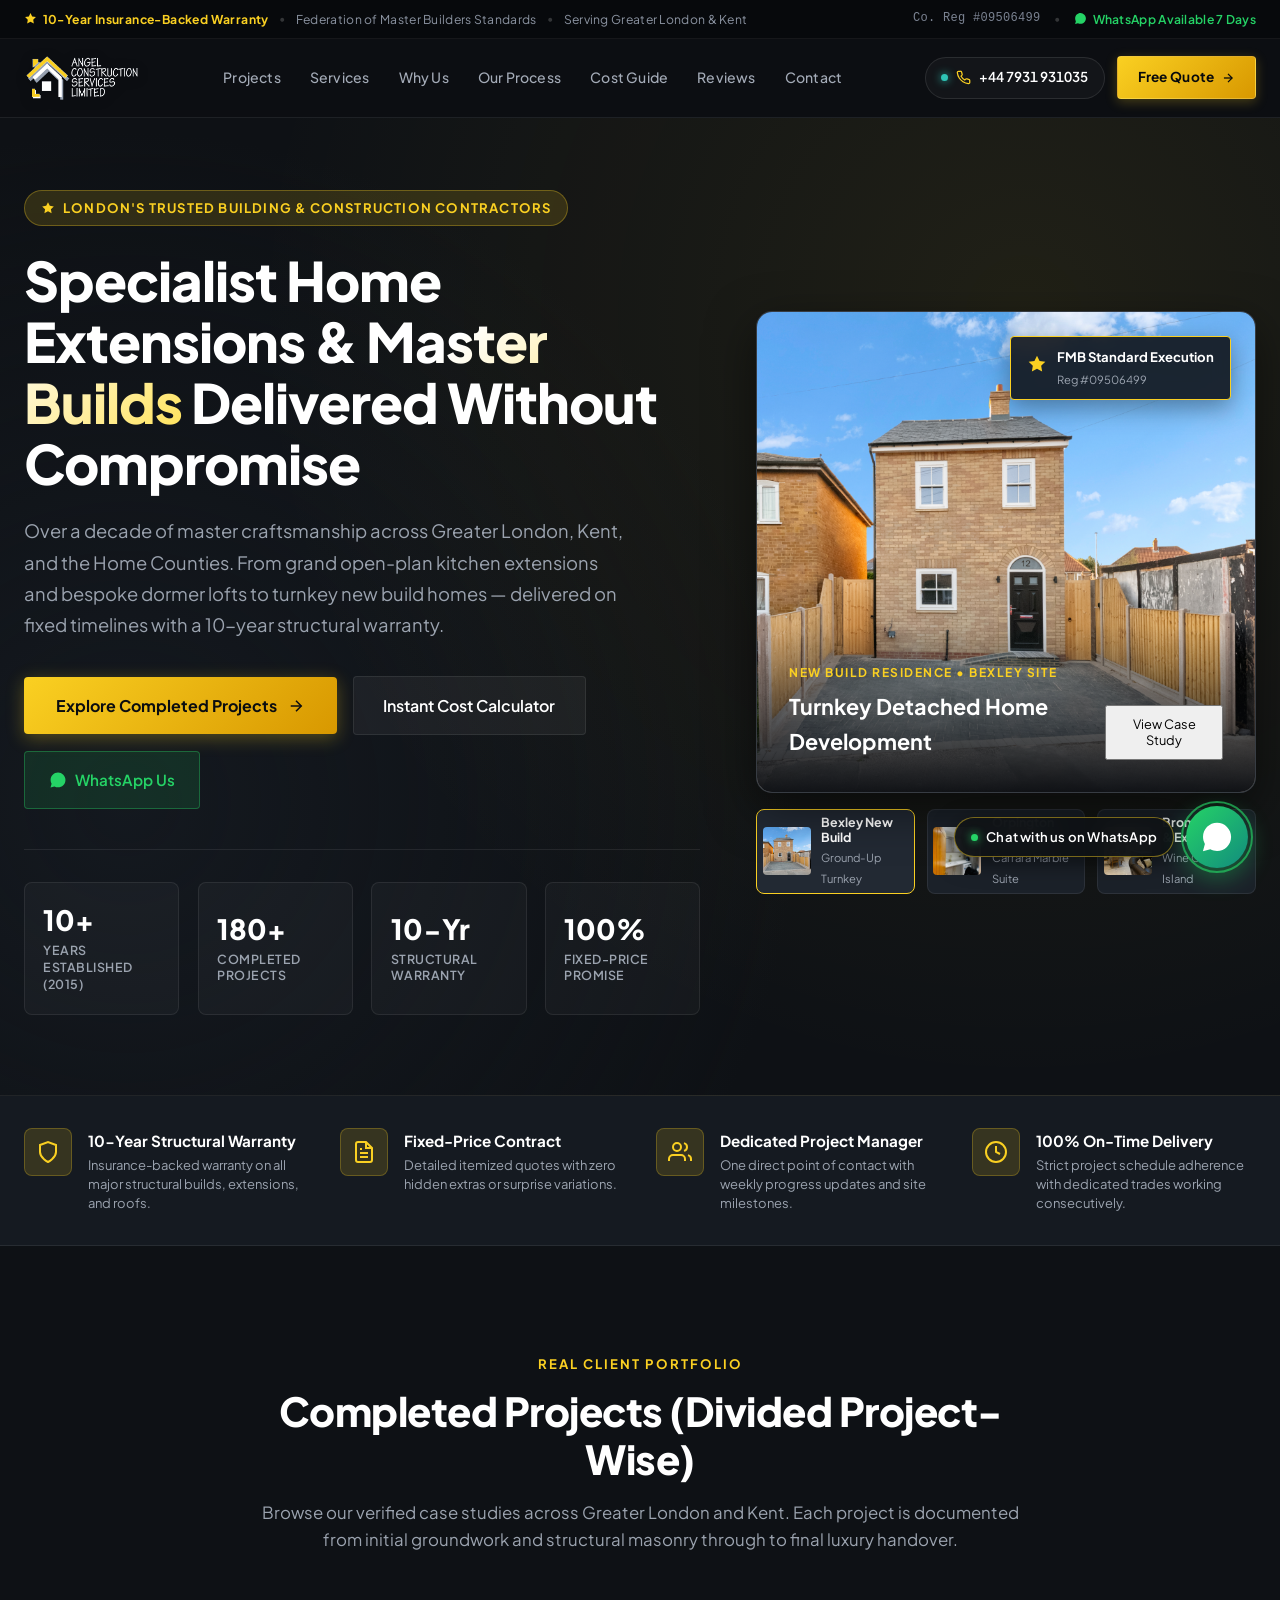
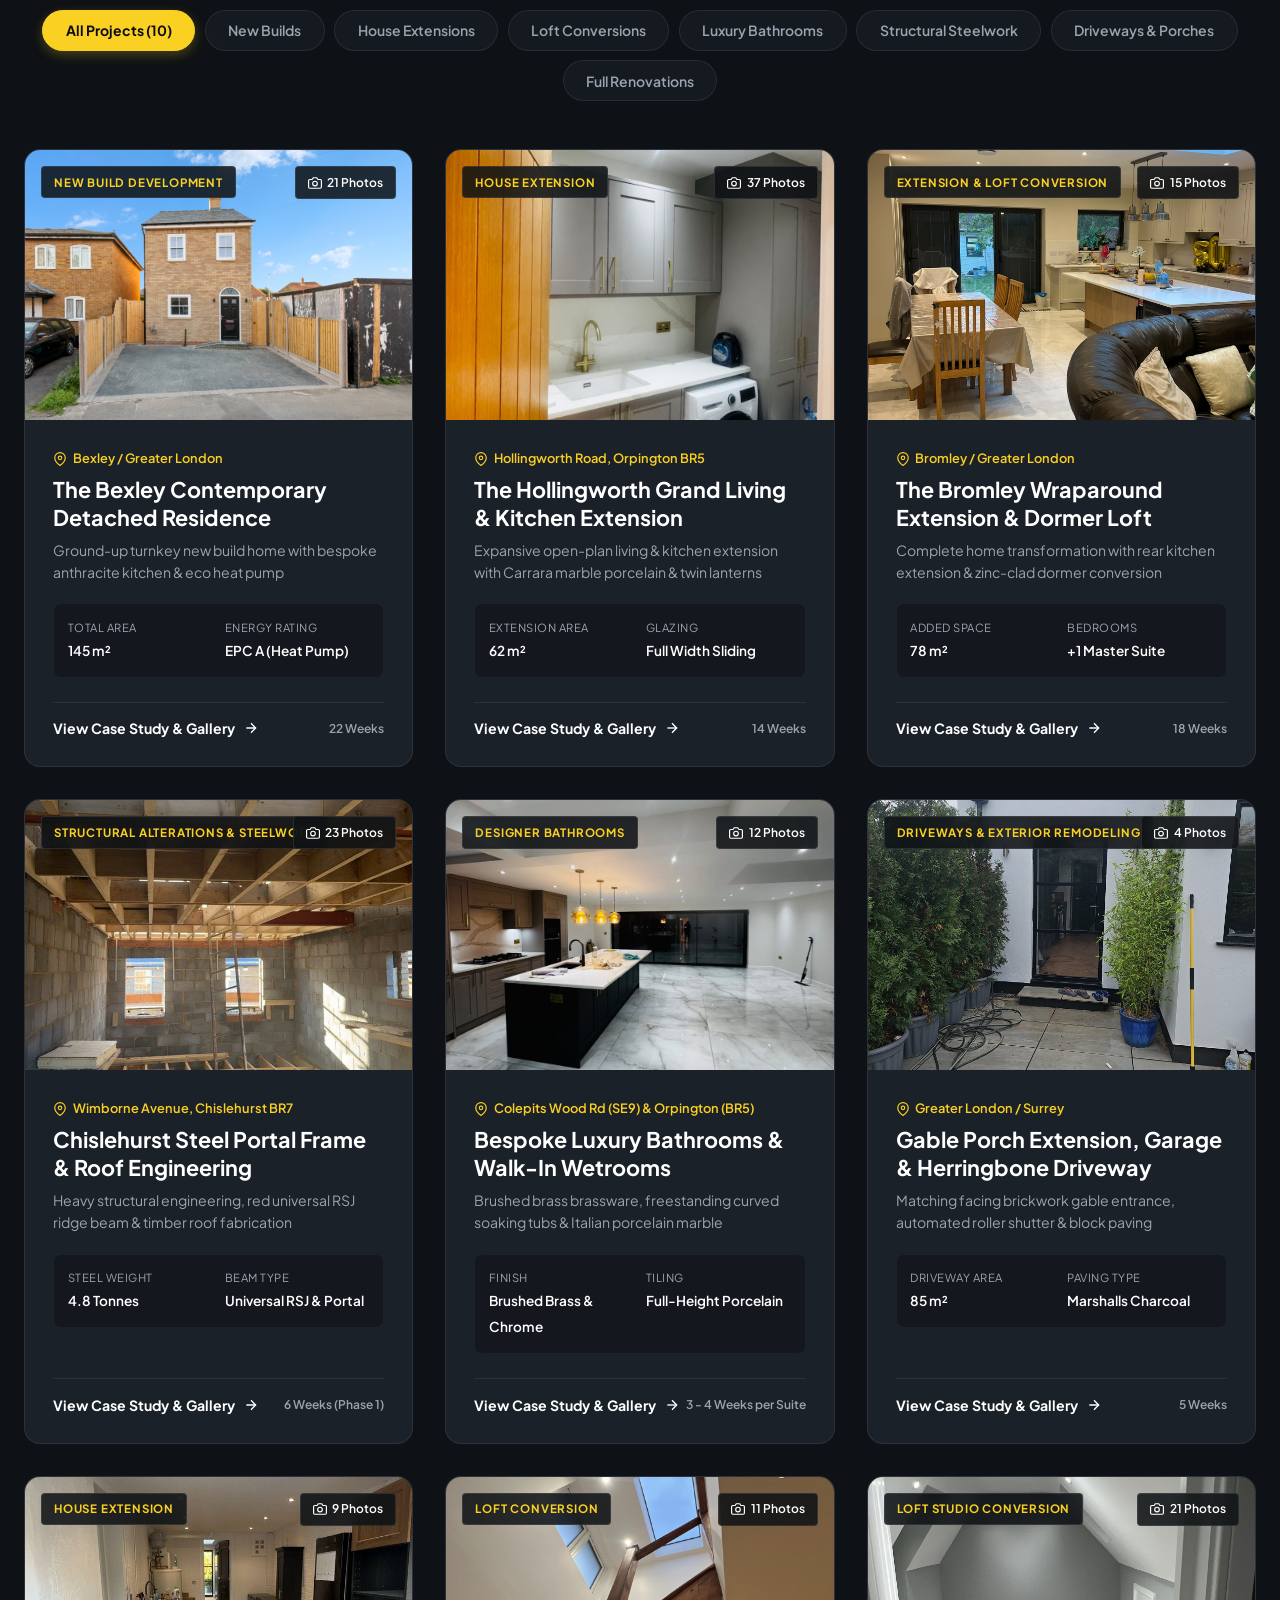
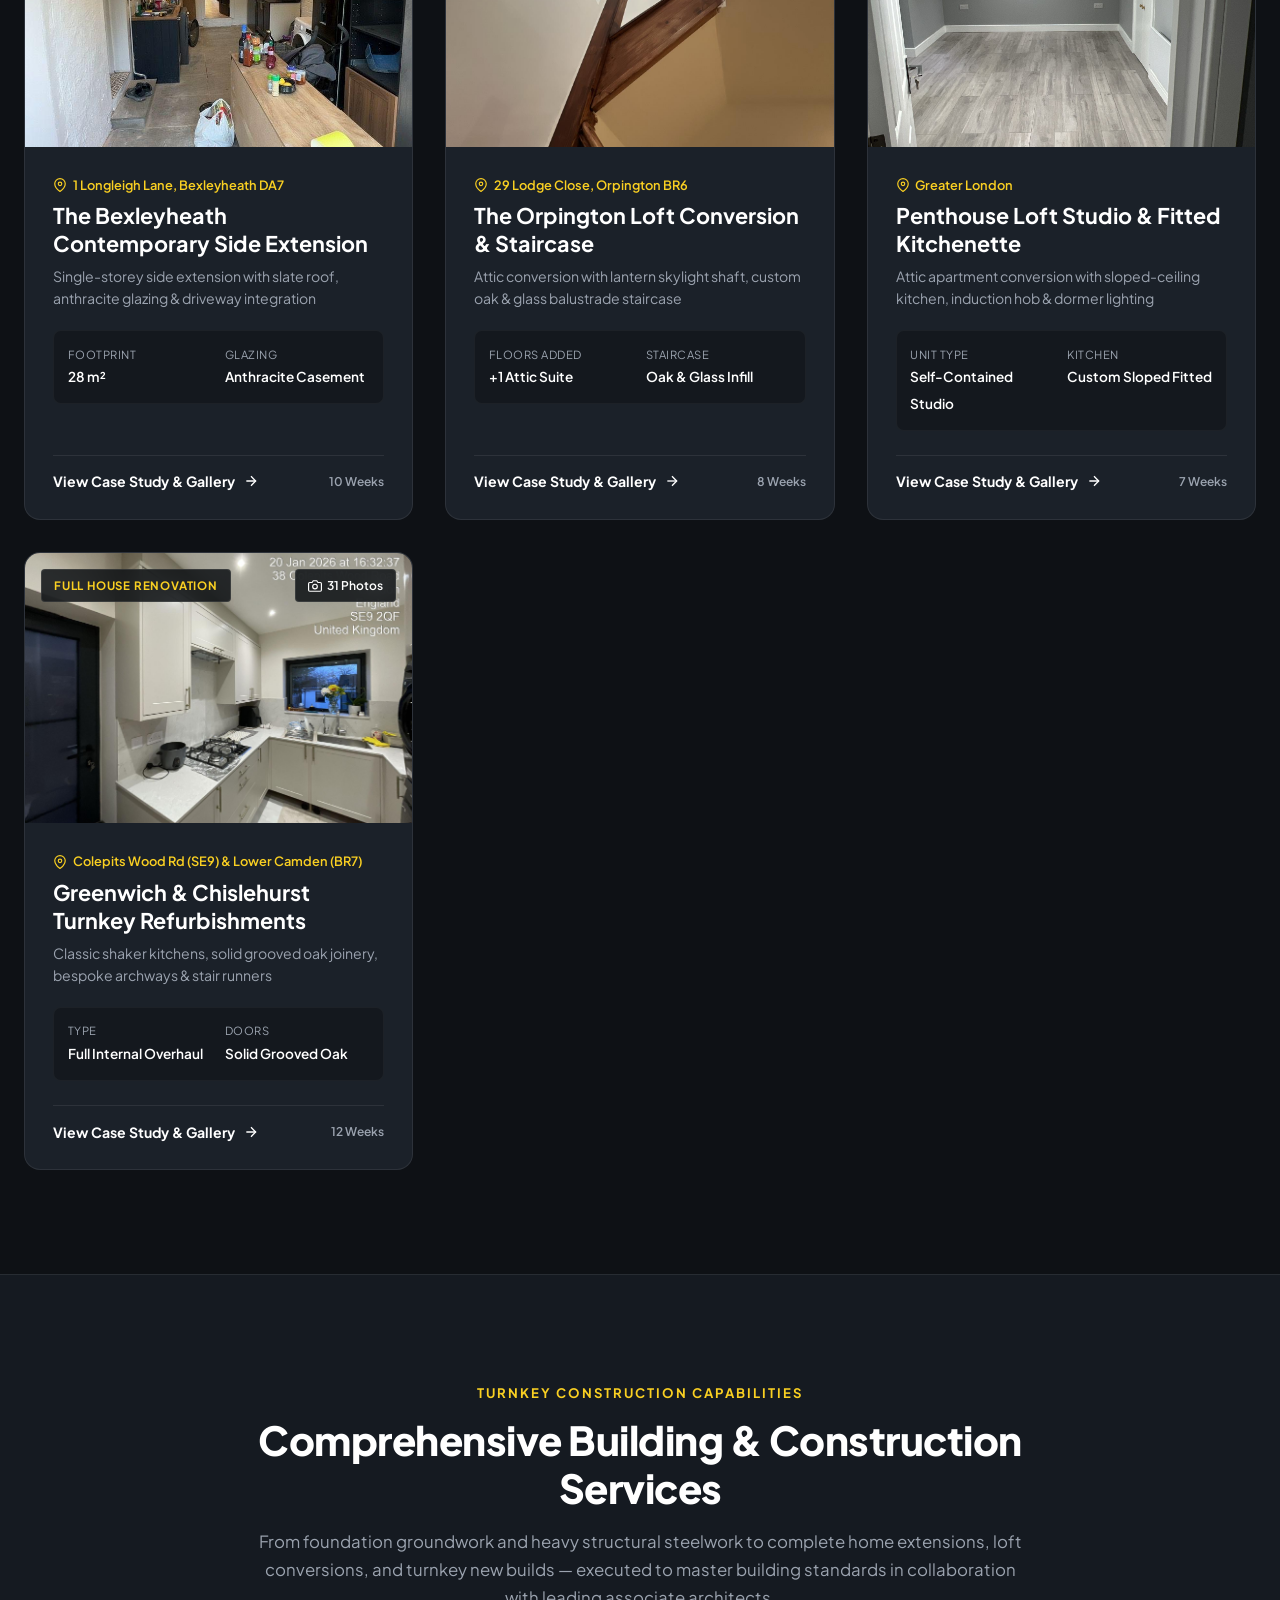
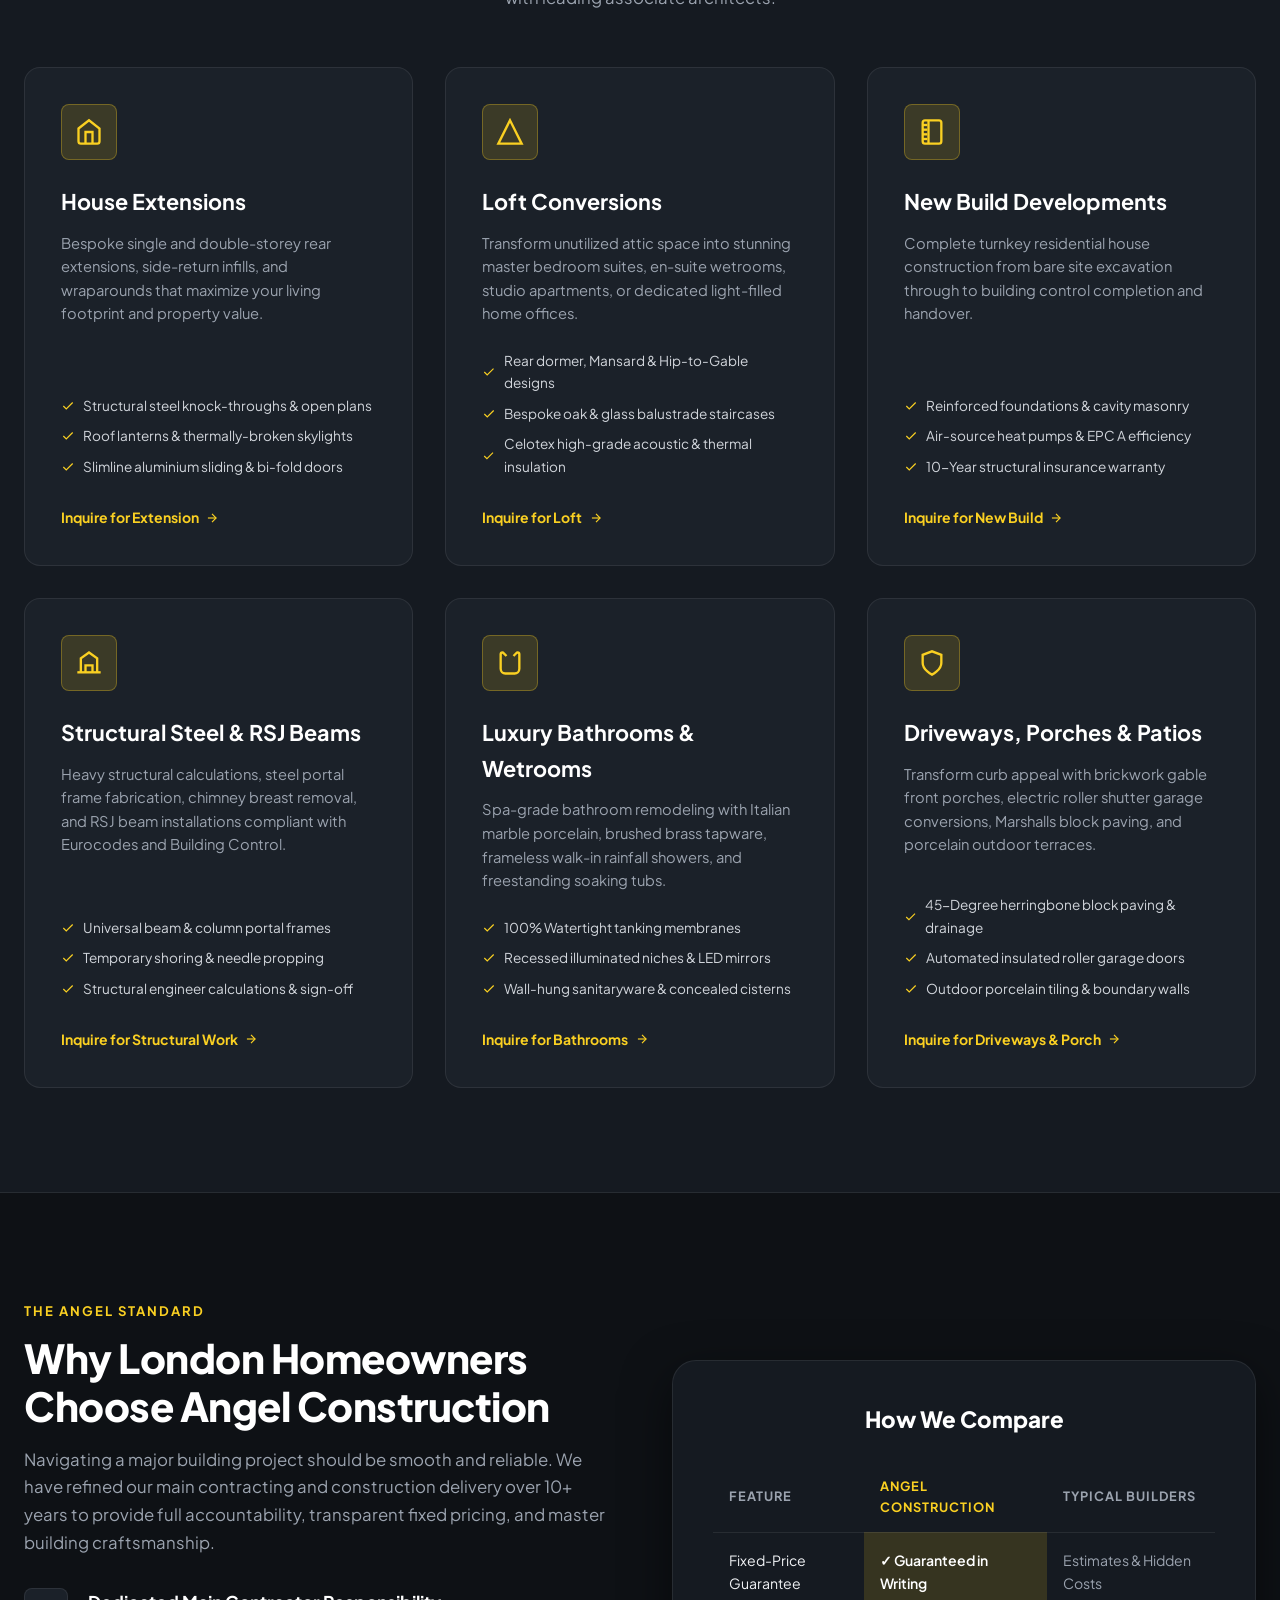
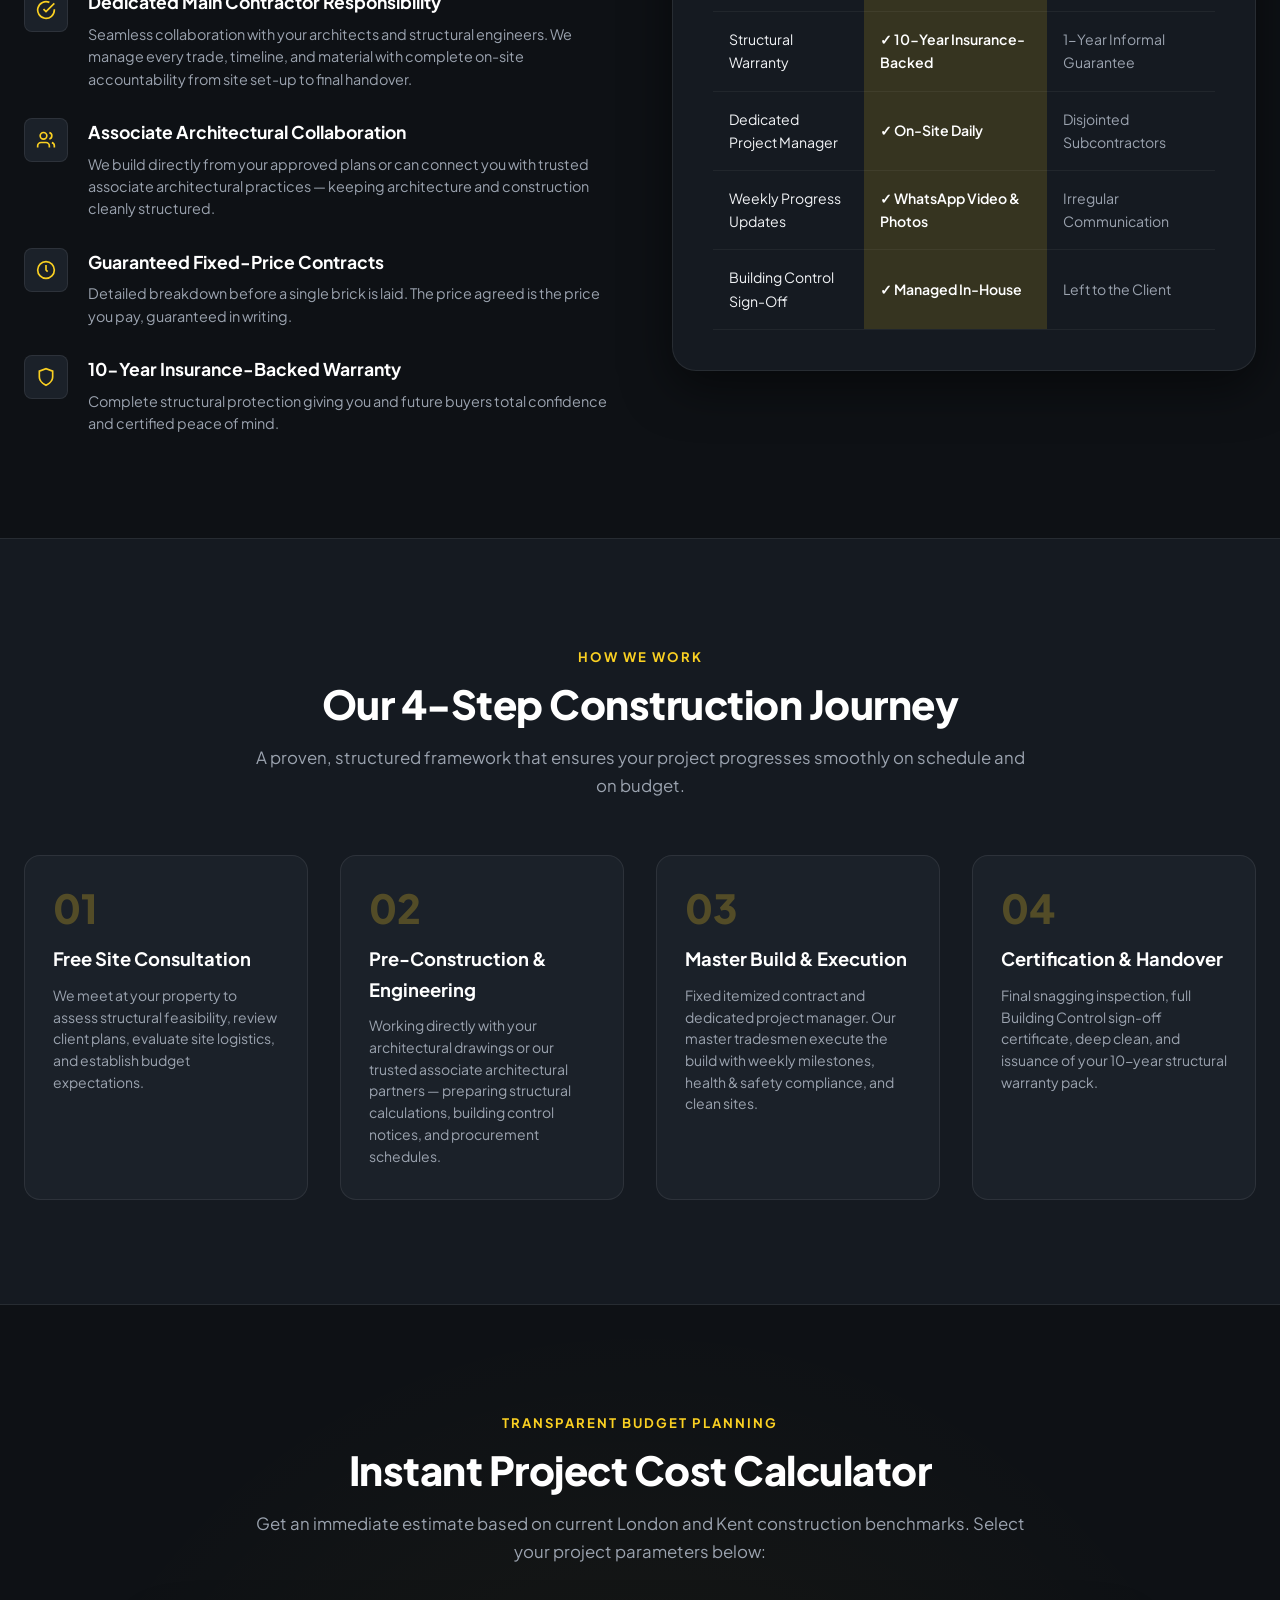
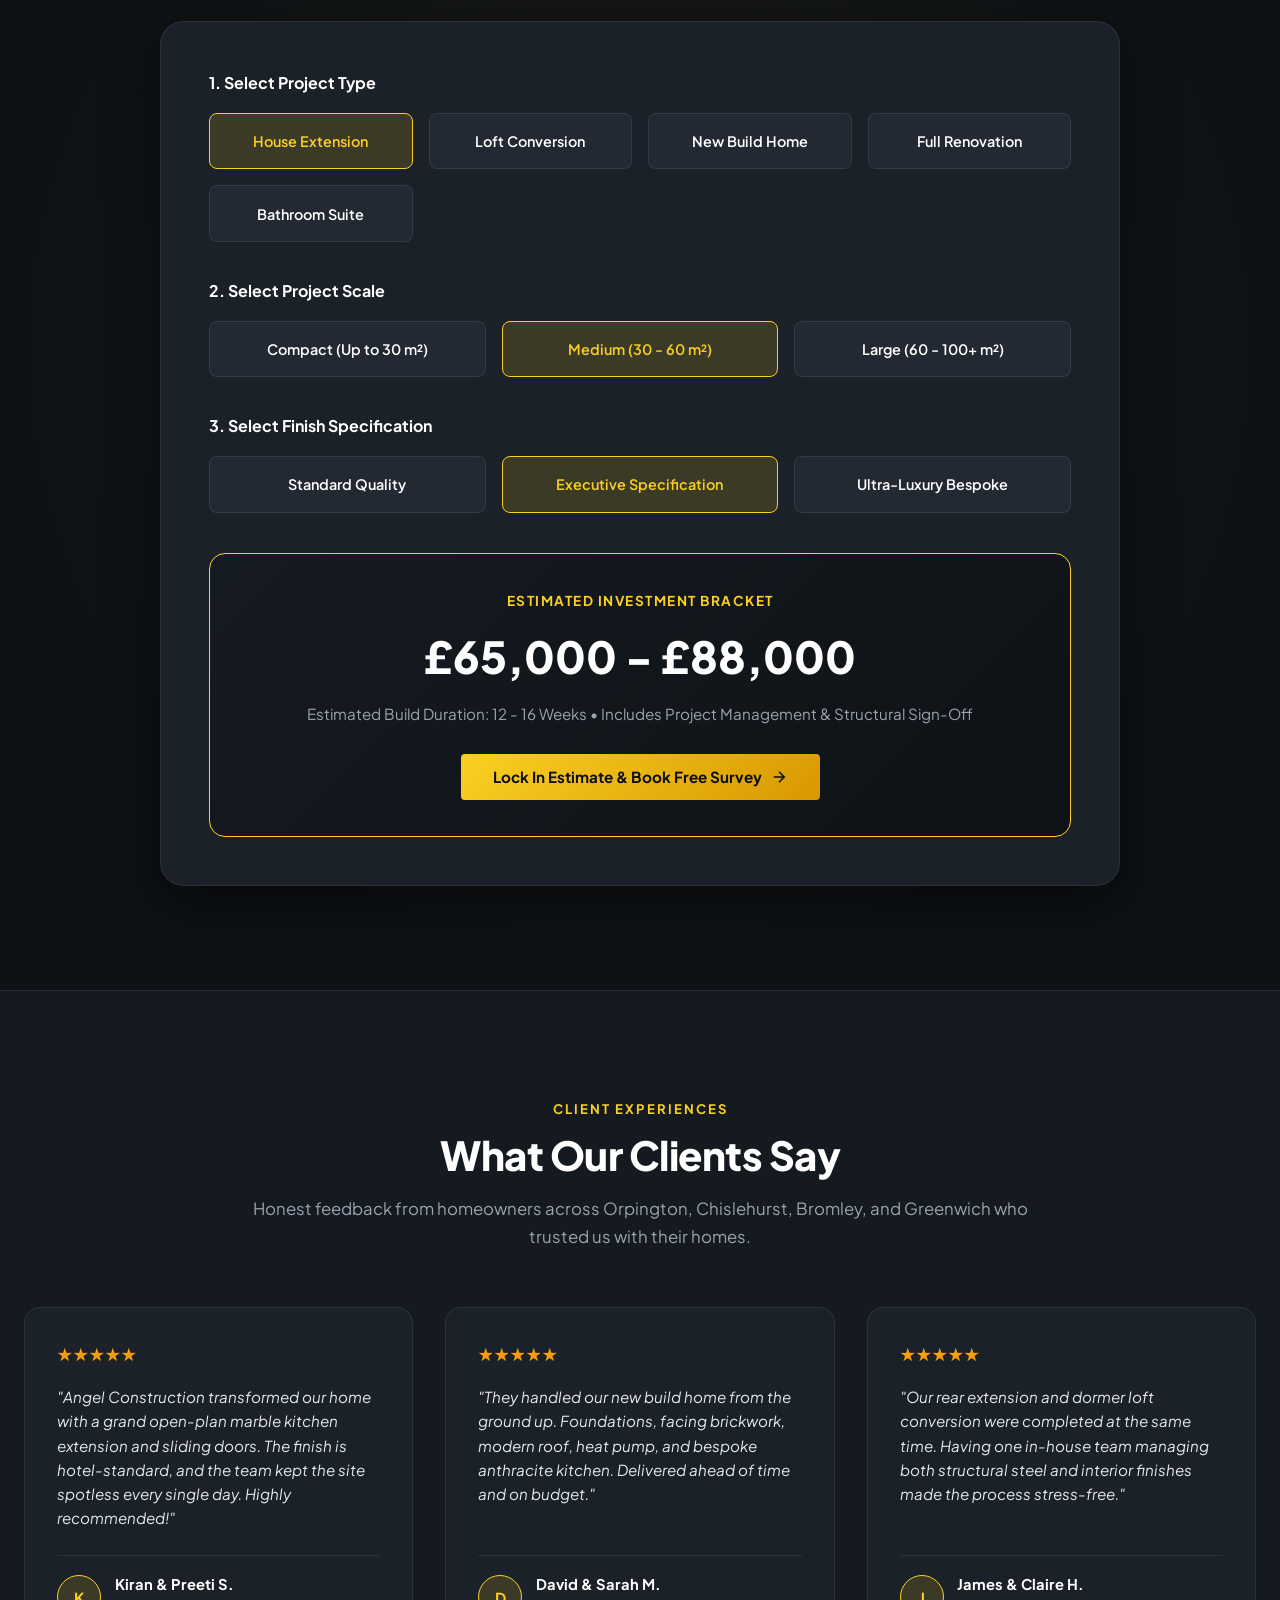
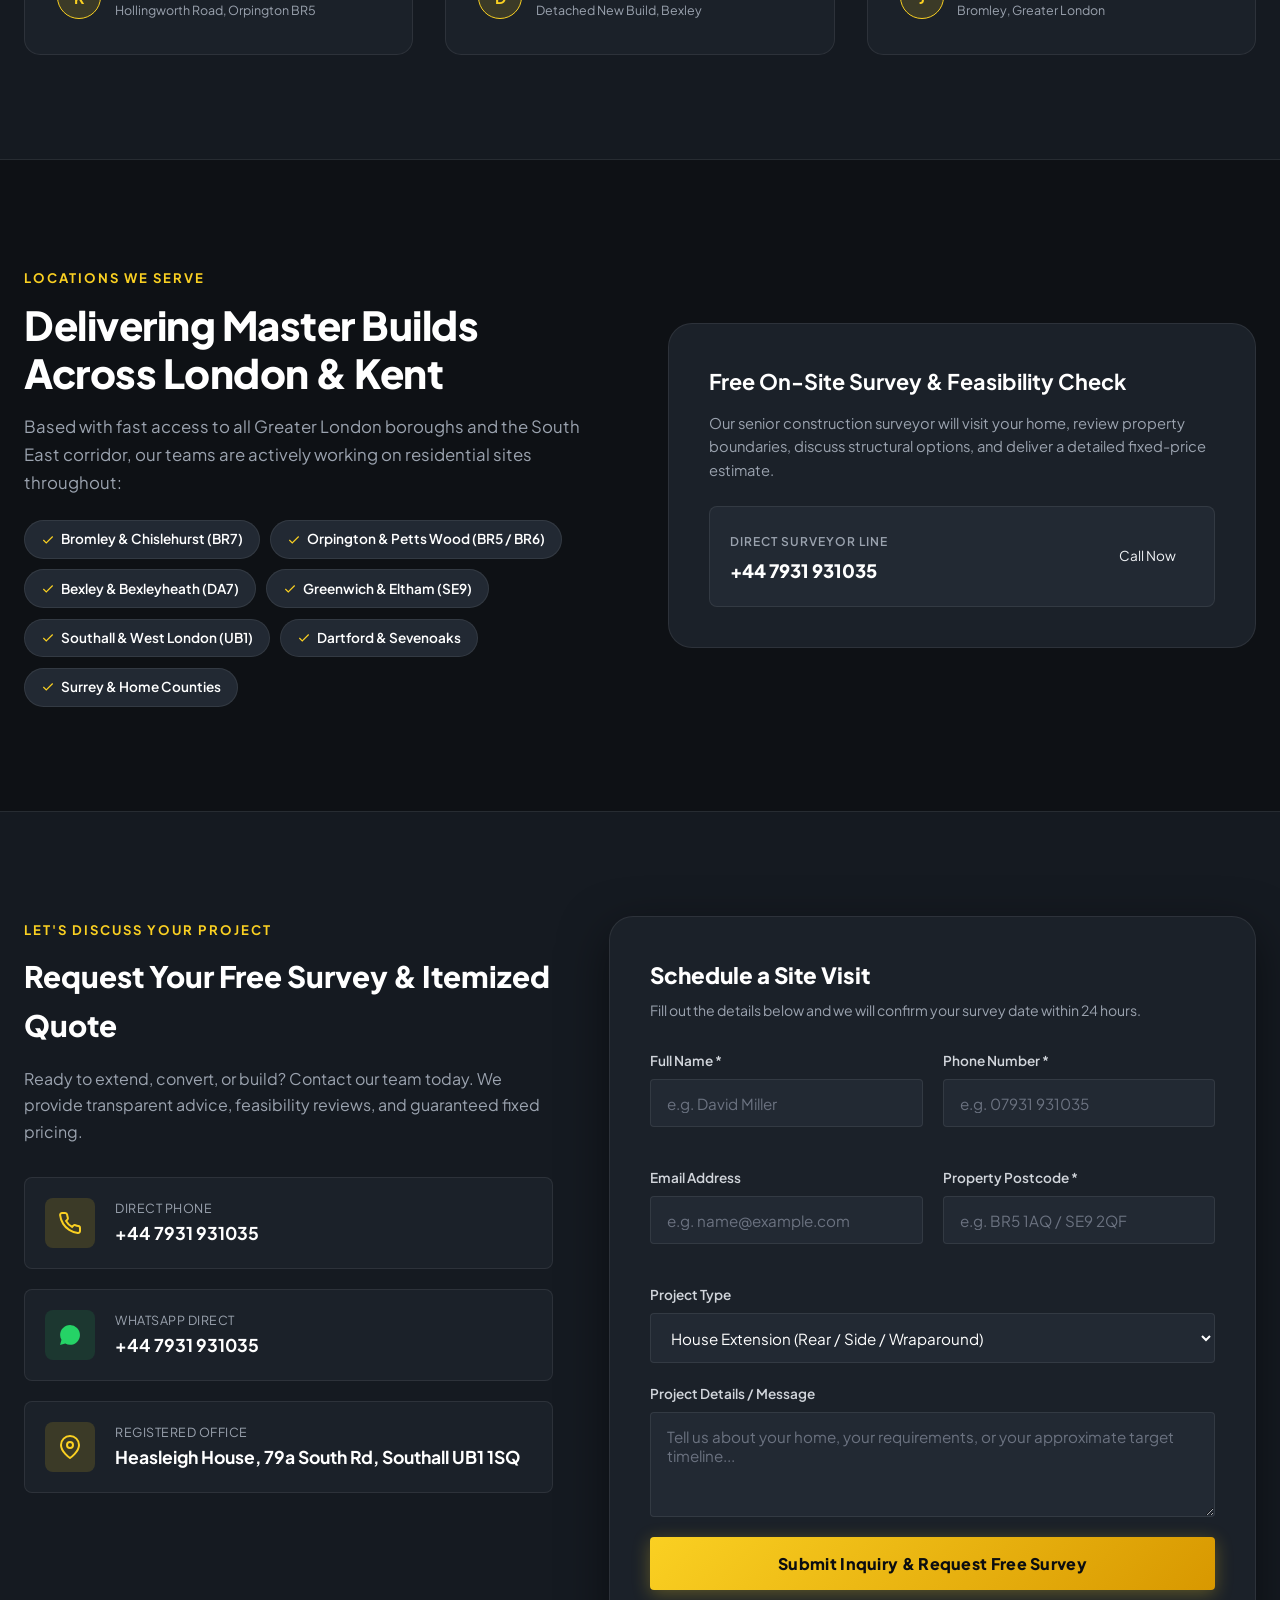
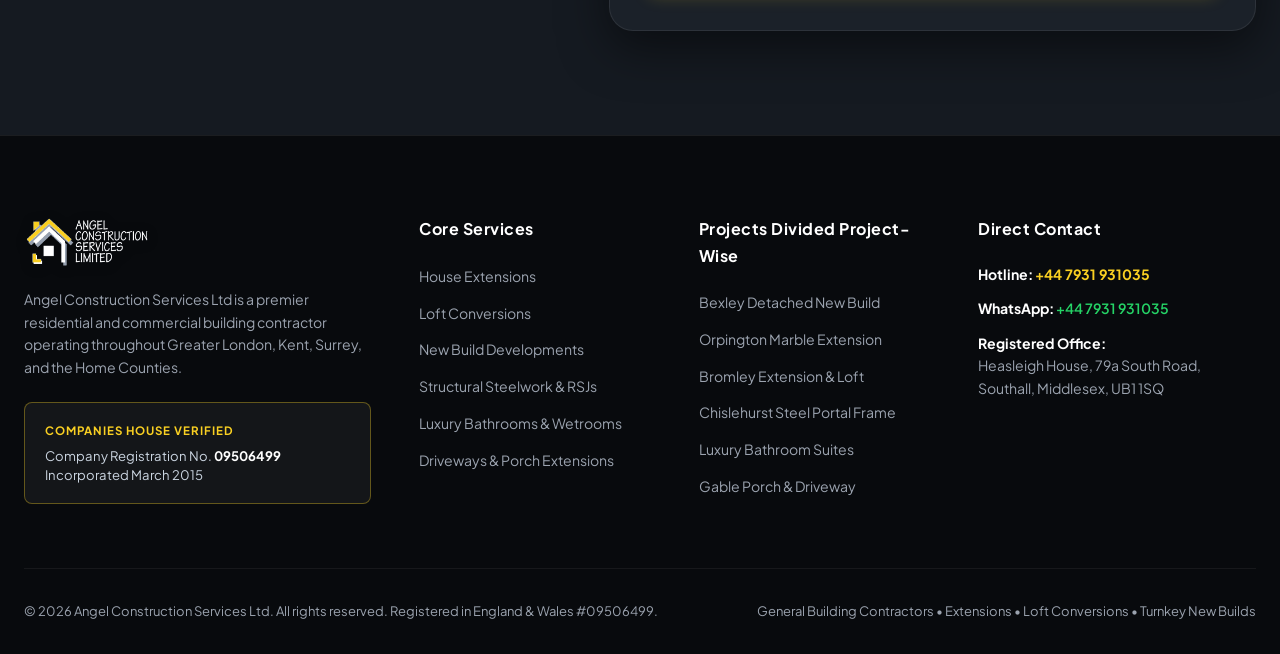
==== commit 27119121: "Update branding to purely construction contractor and highlight associate architectural collaboratio" ====
--- a/index.html
+++ b/index.html
@@ -3,8 +3,8 @@
 <head>
   <meta charset="UTF-8">
   <meta name="viewport" content="width=device-width, initial-scale=1.0">
-  <title>Angel Construction Services Ltd | Architectural Design, Extensions & Luxury Builds London</title>
-  <meta name="description" content="Premier Design & Build contractors in London and Kent. Specialising in luxury house extensions, bespoke loft conversions, turnkey new build homes, and structural engineering. 10-Year Structural Warranty. Call +44 7931 931035.">
+  <title>Angel Construction Services Ltd | Building Contractors, Extensions & Turnkey Builds London</title>
+  <meta name="description" content="Premier Building & Construction Contractors in London and Kent. Specialising in luxury house extensions, bespoke loft conversions, turnkey new build homes, structural alterations, and full renovations. 10-Year Structural Warranty. Call +44 7931 931035.">
   <meta name="keywords" content="Angel Construction Services Ltd, house extensions London, loft conversions London, new build contractor Kent, Chislehurst builders, Orpington builder, structural steel RSJ London">
   
   <!-- Favicon -->
@@ -21,7 +21,7 @@
 <body>
 
   <!-- ==========================================================================
-       TOP NOTIFICATION BAR (ULTRA-CLEAN ARCHITECTURAL STRIP)
+       TOP NOTIFICATION BAR (ULTRA-CLEAN CREDENTIAL STRIP)
        ========================================================================== -->
   <div class="top-bar">
     <div class="container-wide top-bar-inner">
@@ -47,11 +47,11 @@
   </div>
 
   <!-- ==========================================================================
-       SITE HEADER & NAVIGATION (HIGH-END ARCHITECTURAL LUXURY)
+       SITE HEADER & NAVIGATION (HIGH-END CONSTRUCTION LUXURY)
        ========================================================================== -->
   <header class="site-header">
     <div class="container-wide nav-inner">
-      <!-- Luxury Architectural Logo (Official Brand Asset) -->
+      <!-- Luxury Brand Logo (Official Brand Asset) -->
       <a href="#" class="brand-logo" aria-label="Angel Construction Services Ltd">
         <img src="assets/logo-dark-mode-cropped.png" alt="Angel Construction Services Limited" class="site-logo-img">
       </a>
@@ -121,17 +121,17 @@
   </header>
 
   <!-- ==========================================================================
-       HERO SECTION (TROVIX ARCHITECTURAL VIBE)
+       HERO SECTION (TROVIX LUXURY VIBE)
        ========================================================================== -->
   <section class="hero-section">
     <div class="container-wide hero-grid">
       <div class="hero-content">
         <div class="hero-badge-pill">
           <svg width="14" height="14" viewBox="0 0 24 24" fill="currentColor"><polygon points="12 2 15.09 8.26 22 9.27 17 14.14 18.18 21.02 12 17.77 5.82 21.02 7 14.14 2 9.27 8.91 8.26 12 2"></polygon></svg>
-          London's Trusted Design & Build Contractors
+          London's Trusted Building & Construction Contractors
         </div>
         <h1 class="hero-title">
-          Architectural Extensions & <span class="gold-gradient">Luxury Builds</span> Crafted Without Compromise
+          Specialist Home Extensions & <span class="gold-gradient">Master Builds</span> Delivered Without Compromise
         </h1>
         <p class="hero-description">
           Over a decade of master craftsmanship across Greater London, Kent, and the Home Counties. From grand open-plan kitchen extensions and bespoke dormer lofts to turnkey new build homes — delivered on fixed timelines with a 10-year structural warranty.
@@ -294,7 +294,7 @@
         <span class="section-subtitle">Real Client Portfolio</span>
         <h2 class="section-title">Completed Projects (Divided Project-Wise)</h2>
         <p class="section-desc">
-          Browse our verified case studies across Greater London and Kent. Each project is documented from architectural groundwork through to final luxury handover.
+          Browse our verified case studies across Greater London and Kent. Each project is documented from initial groundwork and structural masonry through to final luxury handover.
         </p>
       </div>
 
@@ -304,7 +304,7 @@
         <button class="filter-btn" data-filter="new-build">New Builds</button>
         <button class="filter-btn" data-filter="extensions">House Extensions</button>
         <button class="filter-btn" data-filter="lofts">Loft Conversions</button>
-        <button class="filter-btn" data-filter="bathrooms">Designer Bathrooms</button>
+        <button class="filter-btn" data-filter="bathrooms">Luxury Bathrooms</button>
         <button class="filter-btn" data-filter="structural">Structural Steelwork</button>
         <button class="filter-btn" data-filter="exterior">Driveways & Porches</button>
         <button class="filter-btn" data-filter="renovations">Full Renovations</button>
@@ -324,9 +324,9 @@
     <div class="container-wide">
       <div class="section-head">
         <span class="section-subtitle">Turnkey Construction Capabilities</span>
-        <h2 class="section-title">Comprehensive Building & Design Services</h2>
+        <h2 class="section-title">Comprehensive Building & Construction Services</h2>
         <p class="section-desc">
-          From architectural drawings and local council planning permissions to structural engineering and interior bespoke joinery, we deliver complete end-to-end solutions.
+          From foundation groundwork and heavy structural steelwork to complete home extensions, loft conversions, and turnkey new builds — executed to master building standards in collaboration with leading associate architects.
         </p>
       </div>
 
@@ -416,7 +416,7 @@
           <div class="service-icon-box">
             <svg width="28" height="28" viewBox="0 0 24 24" fill="none" stroke="currentColor" stroke-width="2"><path d="M9 6 6.5 3.5a1.5 1.5 0 0 0-1-.5C4.67 3 4 3.67 4 4.5V17a4 4 0 0 0 4 4h8a4 4 0 0 0 4-4V4.5c0-.83-.67-1.5-1.5-1.5-.38 0-.74.15-1 .5L15 6"></path></svg>
           </div>
-          <h3 class="service-card-title">Designer Bathrooms & Wetrooms</h3>
+          <h3 class="service-card-title">Luxury Bathrooms & Wetrooms</h3>
           <p class="service-card-desc">
             Spa-grade bathroom remodeling with Italian marble porcelain, brushed brass tapware, frameless walk-in rainfall showers, and freestanding soaking tubs.
           </p>
@@ -463,7 +463,7 @@
         <span class="section-subtitle">The Angel Standard</span>
         <h2 class="section-title">Why London Homeowners Choose Angel Construction</h2>
         <p class="section-desc" style="margin-bottom: 2rem;">
-          Navigating a major building project should be exciting, not stressful. We have refined our design-and-build model over 10+ years to deliver full accountability, transparent pricing, and master craftsmanship.
+          Navigating a major building project should be smooth and reliable. We have refined our main contracting and construction delivery over 10+ years to provide full accountability, transparent fixed pricing, and master building craftsmanship.
         </p>
 
         <div class="why-feature-list">
@@ -472,8 +472,18 @@
               <svg width="20" height="20" viewBox="0 0 24 24" fill="none" stroke="currentColor" stroke-width="2"><path d="M22 11.08V12a10 10 0 1 1-5.93-9.14"></path><polyline points="22 4 12 14.01 9 11.01"></polyline></svg>
             </div>
             <div class="why-feature-text">
-              <h4>Single Team Accountability</h4>
-              <p>No finger-pointing between architects and builders. We take end-to-end responsibility from survey to key handover.</p>
+              <h4>Dedicated Main Contractor Responsibility</h4>
+              <p>Seamless collaboration with your architects and structural engineers. We manage every trade, timeline, and material with complete on-site accountability from site set-up to final handover.</p>
+            </div>
+          </div>
+
+          <div class="why-feature-item">
+            <div class="why-icon-bubble">
+              <svg width="20" height="20" viewBox="0 0 24 24" fill="none" stroke="currentColor" stroke-width="2"><path d="M16 21v-2a4 4 0 0 0-4-4H6a4 4 0 0 0-4 4v2"></path><circle cx="9" cy="7" r="4"></circle><path d="M22 21v-2a4 4 0 0 0-3-3.87"></path><path d="M16 3.13a4 4 0 0 1 0 7.75"></path></svg>
+            </div>
+            <div class="why-feature-text">
+              <h4>Associate Architectural Collaboration</h4>
+              <p>We build directly from your approved plans or can connect you with trusted associate architectural practices — keeping architecture and construction cleanly structured.</p>
             </div>
           </div>
 
@@ -543,13 +553,13 @@
   </section>
 
   <!-- ==========================================================================
-       4-STEP ARCHITECTURAL PROCESS
+       4-STEP CONSTRUCTION PROCESS
        ========================================================================== -->
   <section id="process" class="section-pad process-section">
     <div class="container-wide">
       <div class="section-head">
         <span class="section-subtitle">How We Work</span>
-        <h2 class="section-title">Our 4-Step Design & Build Journey</h2>
+        <h2 class="section-title">Our 4-Step Construction Journey</h2>
         <p class="section-desc">
           A proven, structured framework that ensures your project progresses smoothly on schedule and on budget.
         </p>
@@ -560,23 +570,23 @@
           <div class="step-num-pill">01</div>
           <h3 class="step-title">Free Site Consultation</h3>
           <p class="step-desc">
-            We meet at your property to assess spatial feasibility, discuss your design vision, budget expectations, and answer technical questions.
+            We meet at your property to assess structural feasibility, review client plans, evaluate site logistics, and establish budget expectations.
           </p>
         </div>
 
         <div class="process-step-card">
           <div class="step-num-pill">02</div>
-          <h3 class="step-title">Design & Planning</h3>
+          <h3 class="step-title">Pre-Construction & Engineering</h3>
           <p class="step-desc">
-            Detailed architectural CAD drawings, structural calculations, and seamless council planning permission and party wall submissions.
+            Working directly with your architectural drawings or our trusted associate architectural partners — preparing structural calculations, building control notices, and procurement schedules.
           </p>
         </div>
 
         <div class="process-step-card">
           <div class="step-num-pill">03</div>
-          <h3 class="step-title">Fixed Contract & Build</h3>
+          <h3 class="step-title">Master Build & Execution</h3>
           <p class="step-desc">
-            Fixed itemized contract and dedicated project manager. Our master tradesmen execute the build with weekly milestones and tidy sites.
+            Fixed itemized contract and dedicated project manager. Our master tradesmen execute the build with weekly milestones, health & safety compliance, and clean sites.
           </p>
         </div>
 
@@ -632,7 +642,7 @@
           <label class="calc-step-label">3. Select Finish Specification</label>
           <div class="calc-options-grid">
             <button type="button" class="calc-opt-btn" data-calc-finish="standard">Standard Quality</button>
-            <button type="button" class="calc-opt-btn active" data-calc-finish="premium">Premium Architectural</button>
+            <button type="button" class="calc-opt-btn active" data-calc-finish="premium">Executive Specification</button>
             <button type="button" class="calc-opt-btn" data-calc-finish="luxury">Ultra-Luxury Bespoke</button>
           </div>
         </div>
@@ -739,7 +749,7 @@
       <div class="coverage-card-box">
         <h3 style="font-size:1.35rem;font-weight:700;color:#fff;margin-bottom:0.75rem;">Free On-Site Survey & Feasibility Check</h3>
         <p style="font-size:0.92rem;color:var(--text-muted);line-height:1.6;margin-bottom:1.5rem;">
-          Our senior architectural surveyor will visit your home, review property boundaries, discuss structural options, and deliver a detailed fixed-price estimate.
+          Our senior construction surveyor will visit your home, review property boundaries, discuss structural options, and deliver a detailed fixed-price estimate.
         </p>
         <div style="background:var(--bg-surface);border:1px solid var(--border-dark);border-radius:var(--radius-md);padding:1.25rem;display:flex;align-items:center;justify-content:space-between;">
           <div>
@@ -864,7 +874,7 @@
             <img src="assets/logo-dark-mode-cropped.png" alt="Angel Construction Services Limited" class="site-logo-img footer-logo-img">
           </a>
           <p>
-            Angel Construction Services Ltd is a premier residential design and build company operating throughout Greater London, Kent, Surrey, and the Home Counties.
+            Angel Construction Services Ltd is a premier residential and commercial building contractor operating throughout Greater London, Kent, Surrey, and the Home Counties.
           </p>
           <div class="footer-badge-box">
             <span>Companies House Verified</span>
@@ -879,7 +889,7 @@
             <li><a href="#services">Loft Conversions</a></li>
             <li><a href="#services">New Build Developments</a></li>
             <li><a href="#services">Structural Steelwork & RSJs</a></li>
-            <li><a href="#services">Designer Bathrooms & Wetrooms</a></li>
+            <li><a href="#services">Luxury Bathrooms & Wetrooms</a></li>
             <li><a href="#services">Driveways & Porch Extensions</a></li>
           </ul>
         </div>
@@ -914,7 +924,7 @@
 
       <div class="footer-bottom">
         <p>© 2026 Angel Construction Services Ltd. All rights reserved. Registered in England & Wales #09506499.</p>
-        <p>Architectural Design • Extensions • Loft Conversions • Turnkey New Builds</p>
+        <p>General Building Contractors • Extensions • Loft Conversions • Turnkey New Builds</p>
       </div>
     </div>
   </footer>
@@ -975,7 +985,7 @@
           <div>
             <h3 class="modal-section-h3">
               <svg width="20" height="20" viewBox="0 0 24 24" fill="none" stroke="currentColor" stroke-width="2"><path d="M14 2H6a2 2 0 0 0-2 2v16a2 2 0 0 0 2 2h12a2 2 0 0 0 2-2V8z"></path><polyline points="14 2 14 8 20 8"></polyline></svg>
-              Architectural Overview
+              Construction & Project Overview
             </h3>
             <p class="modal-overview-text" id="modalOverview"></p>
 
@@ -991,7 +1001,7 @@
 
             <div class="modal-cta-box">
               <h4>Planning a Similar Project?</h4>
-              <p>Book a free architectural feasibility survey and get a guaranteed fixed-price quote.</p>
+              <p>Book a free on-site construction feasibility survey and get a guaranteed fixed-price quote.</p>
               <button class="btn-modal-inquire" id="modalInquireBtn">Request Quote for This Project</button>
             </div>
           </div>
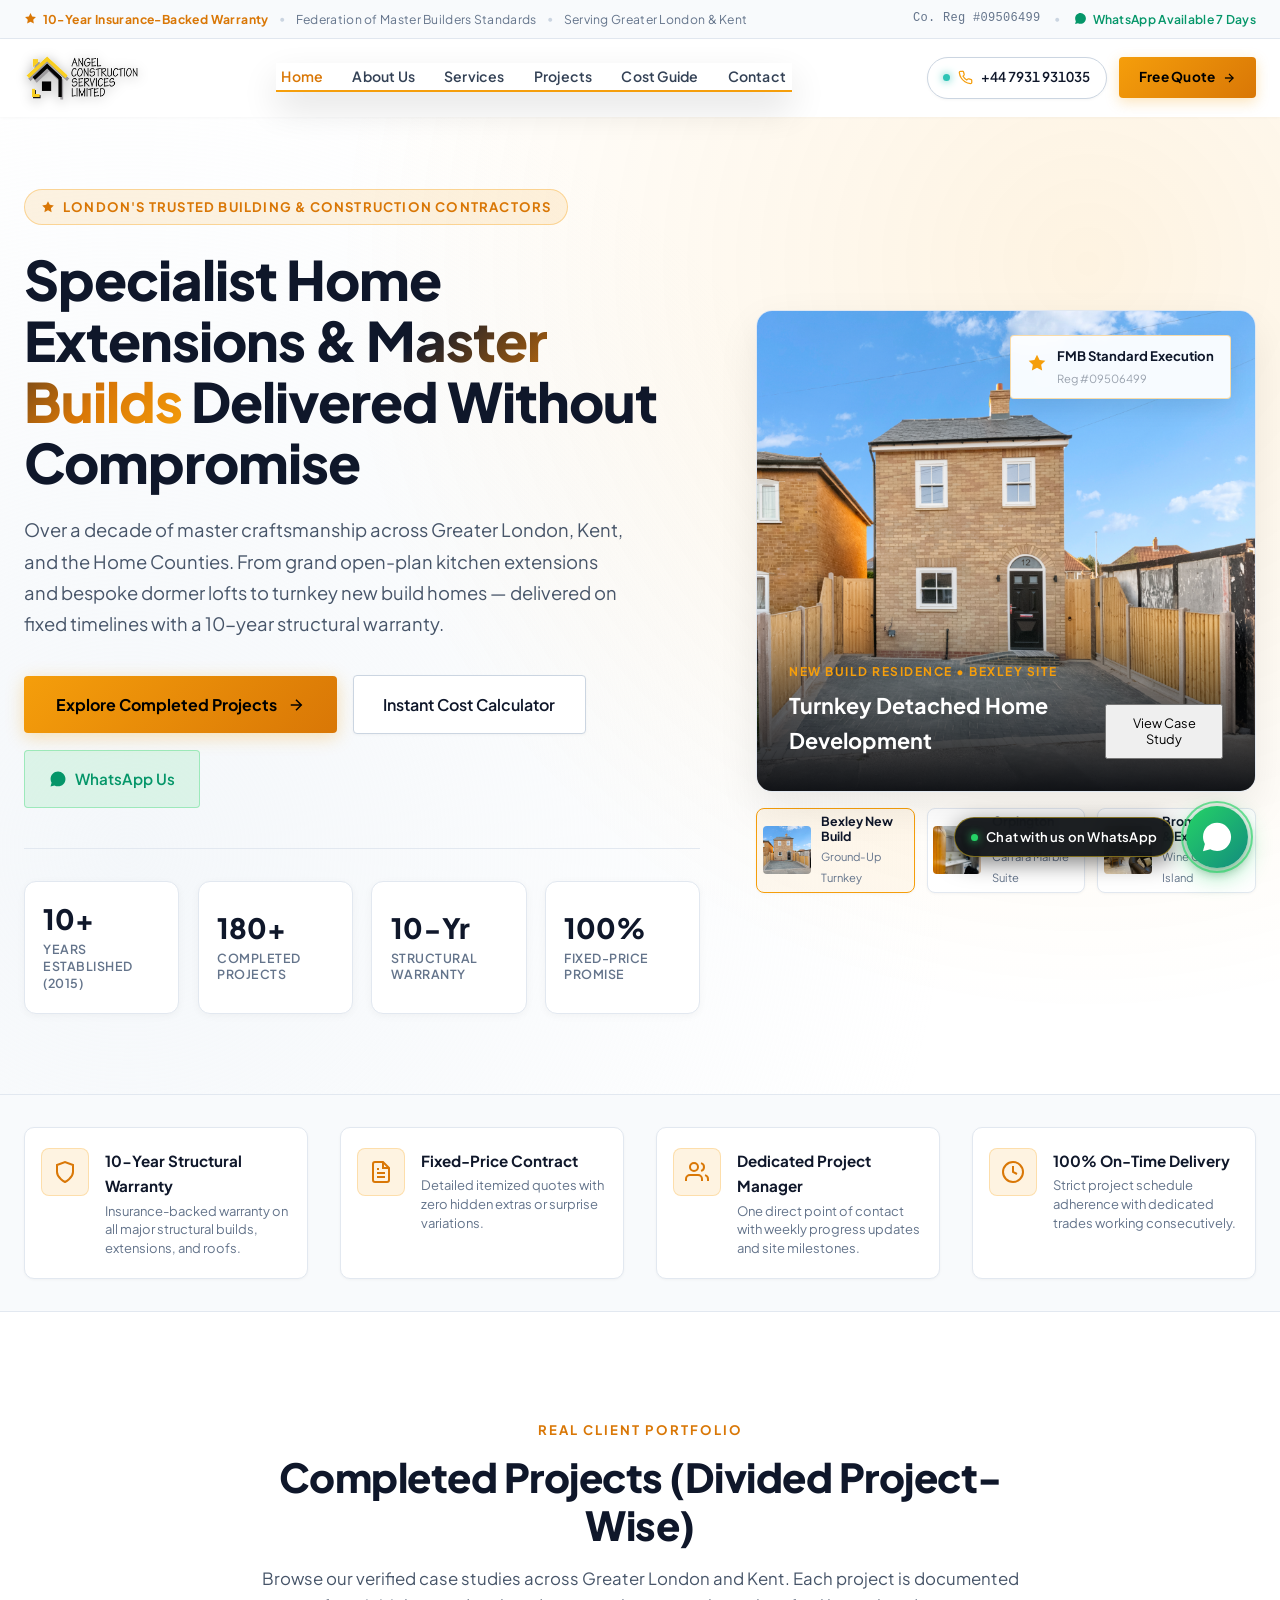
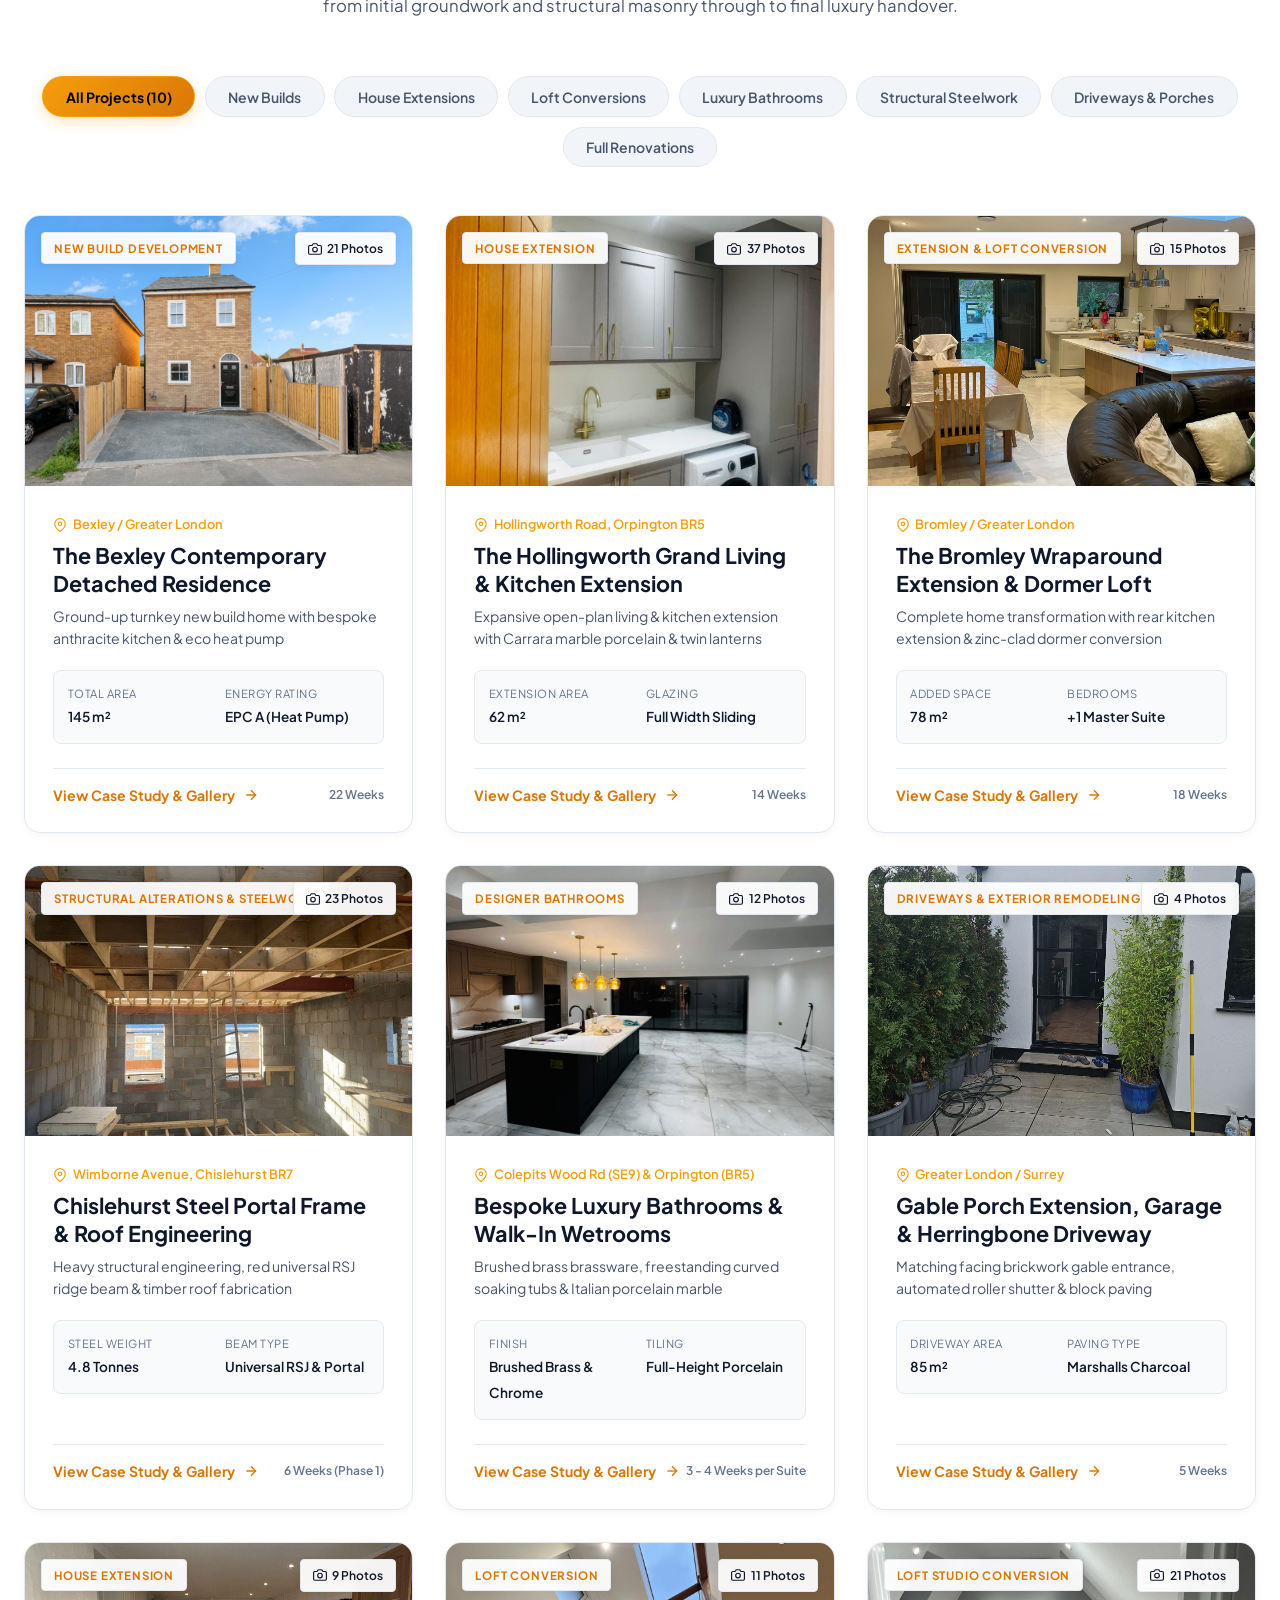
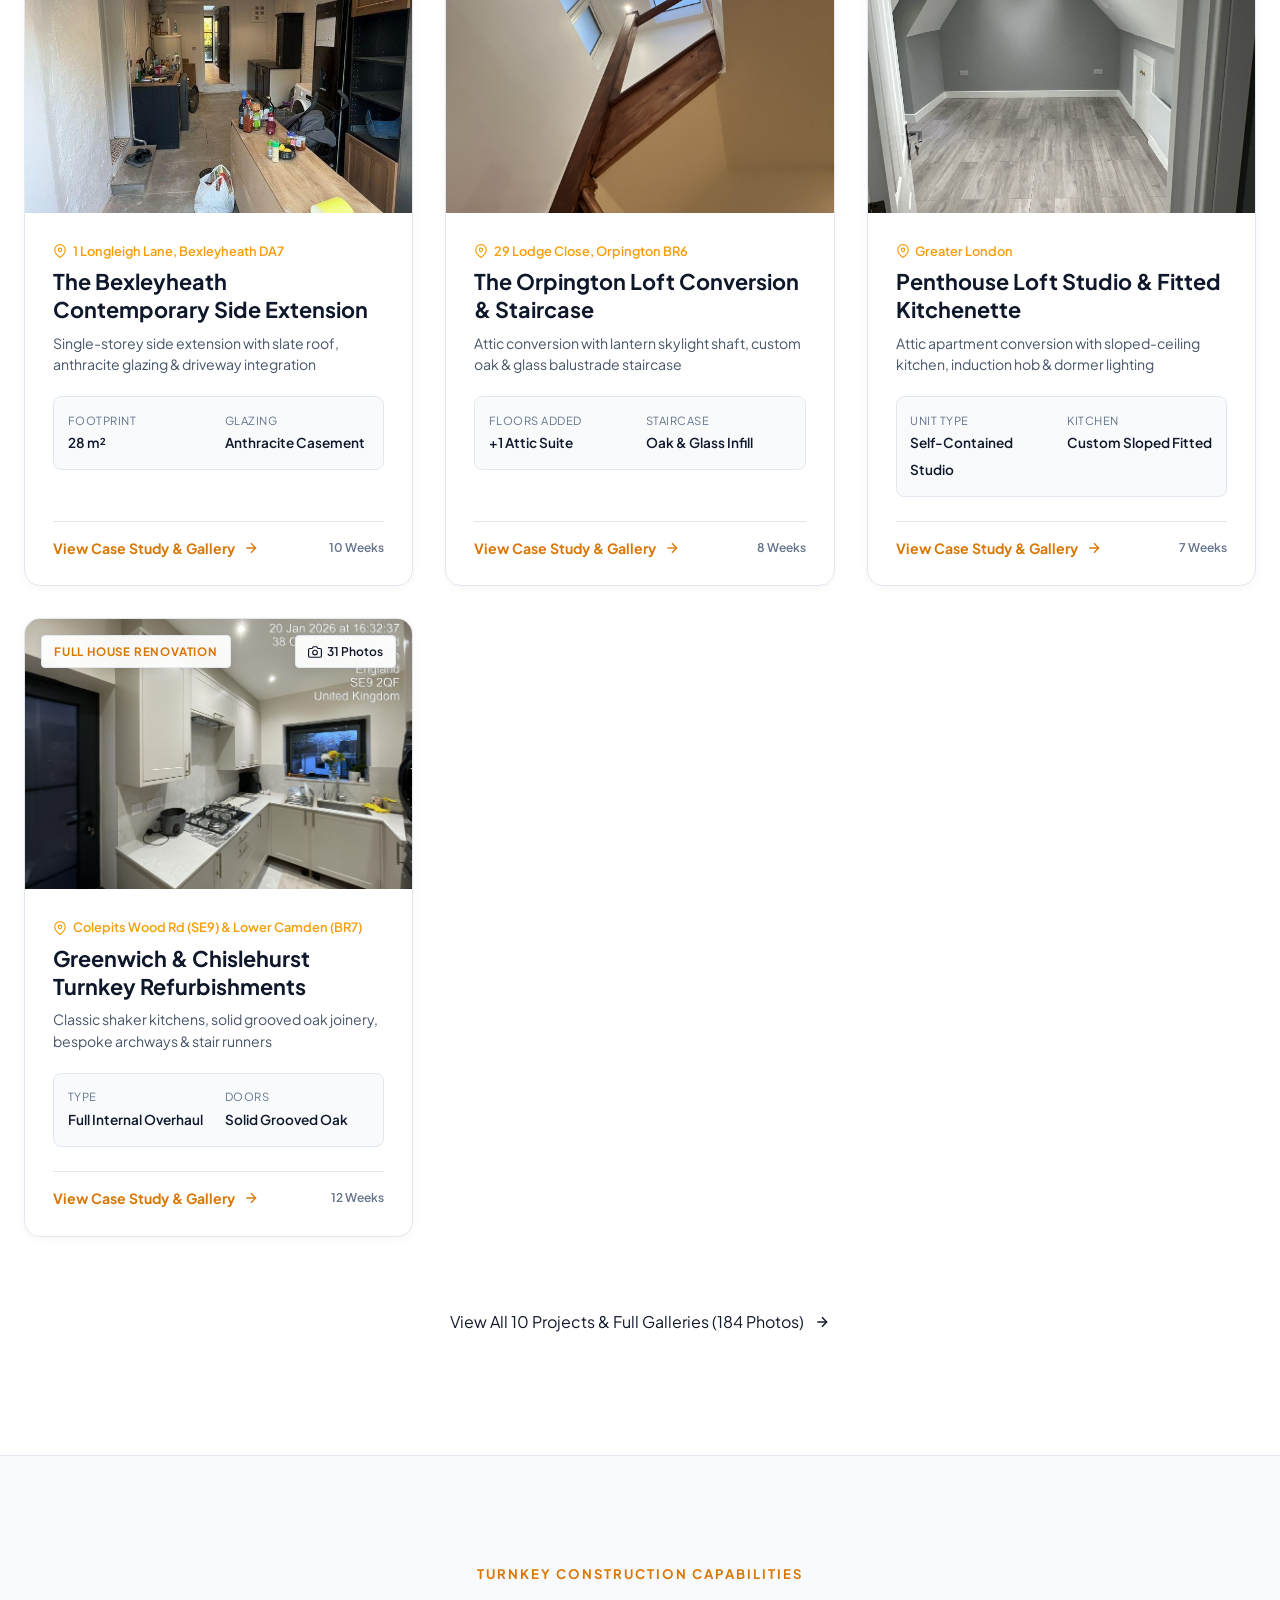
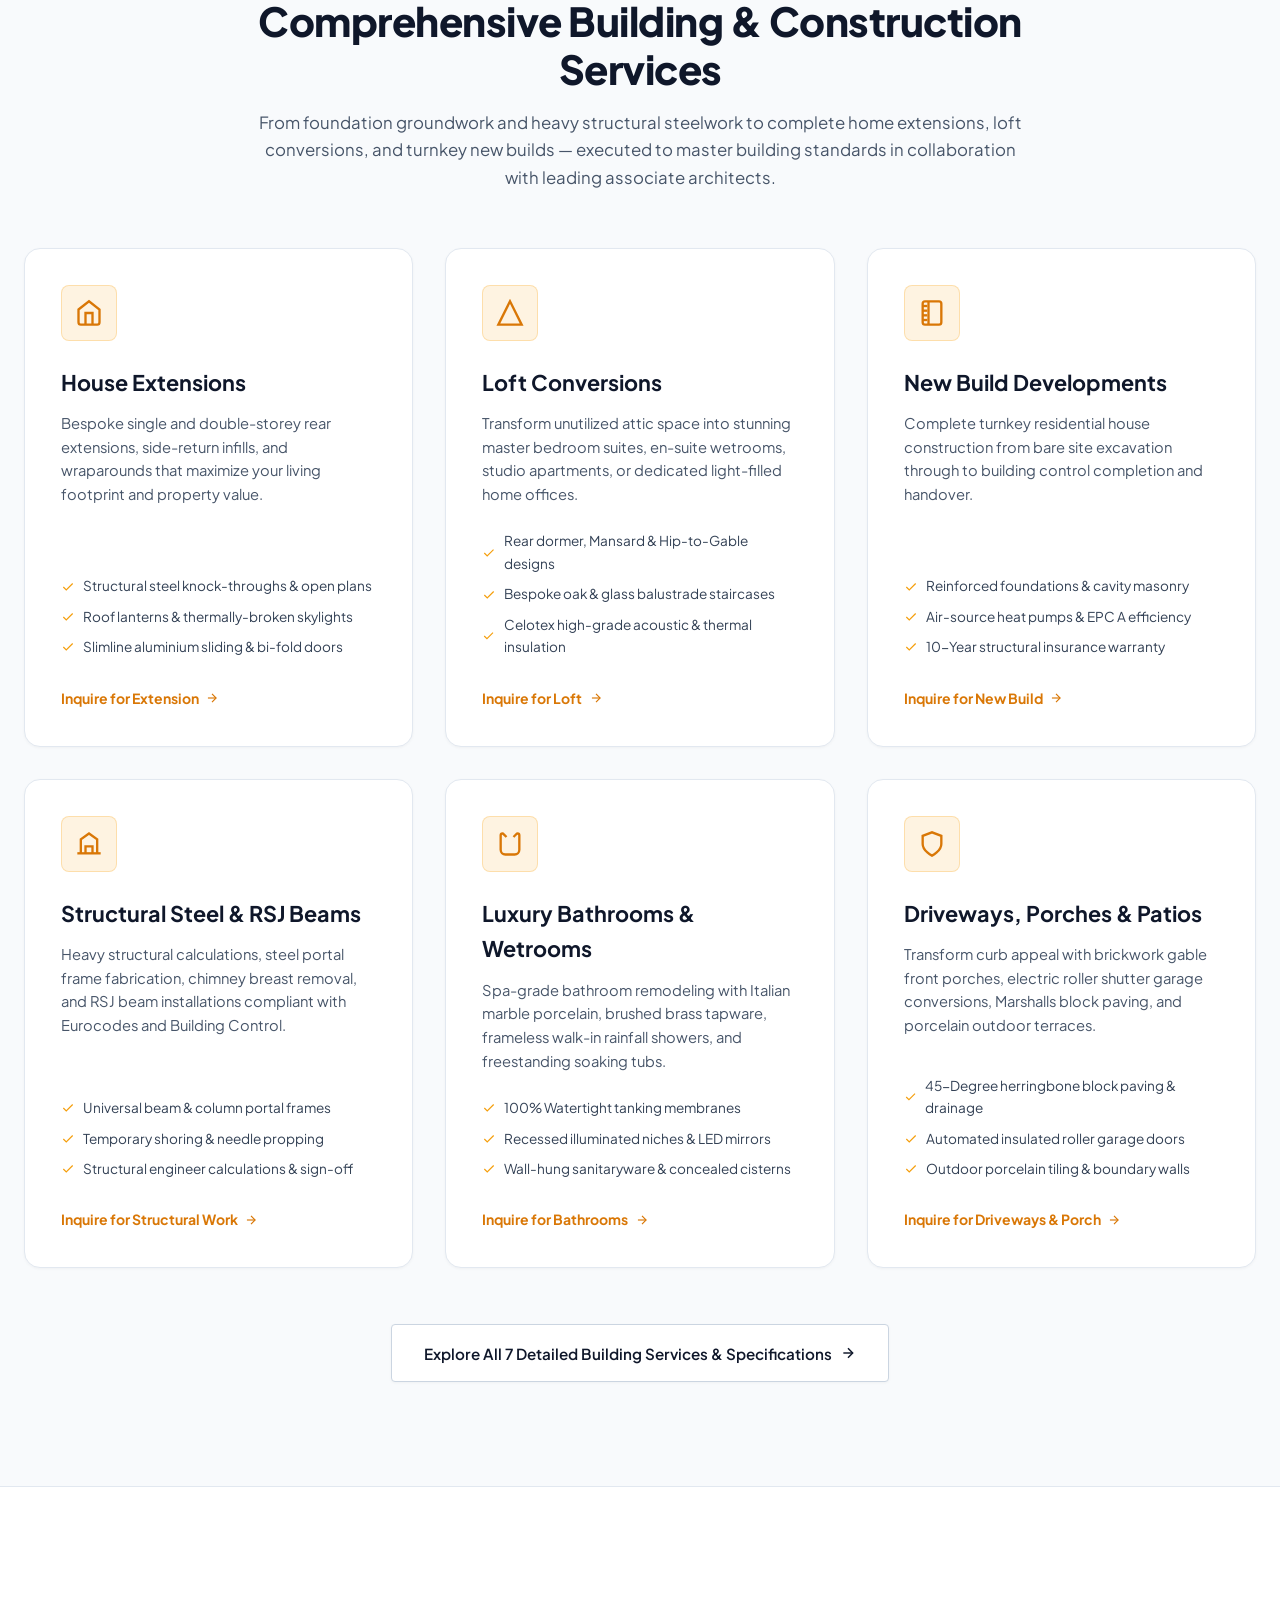
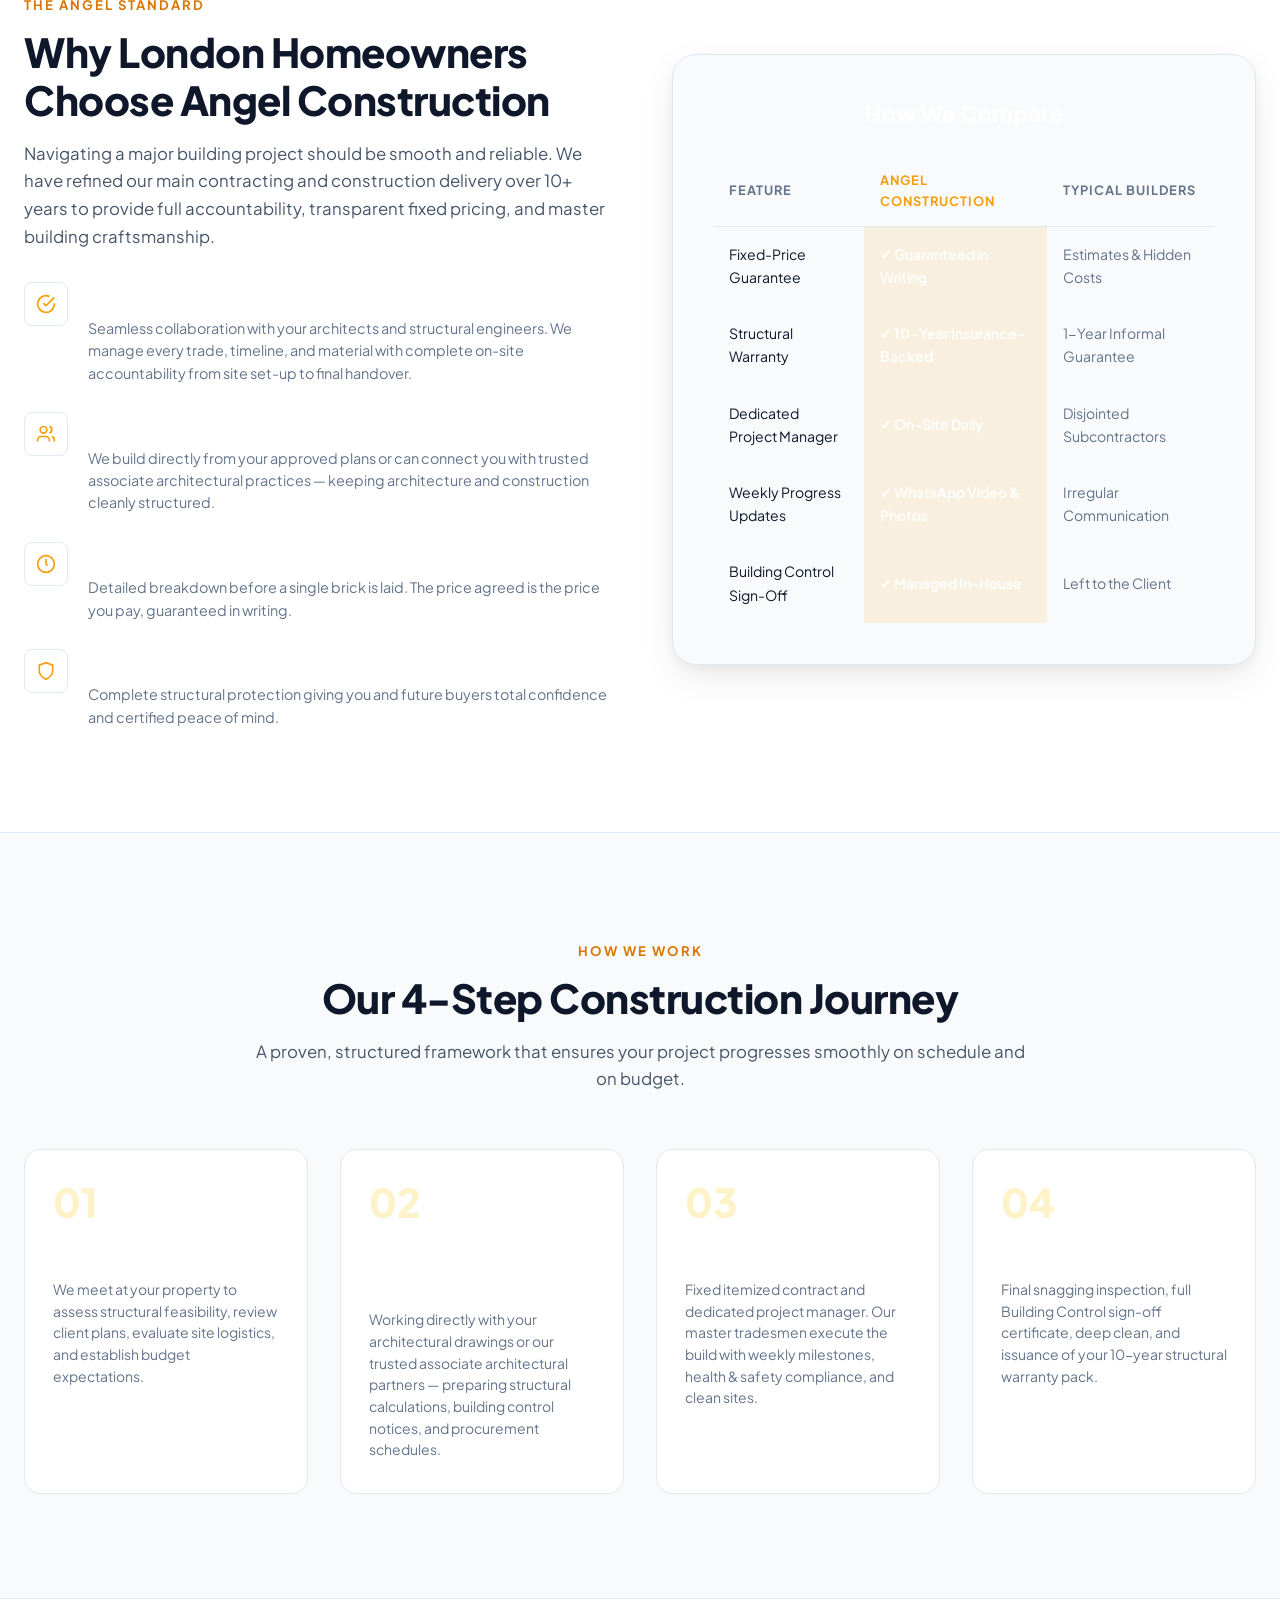
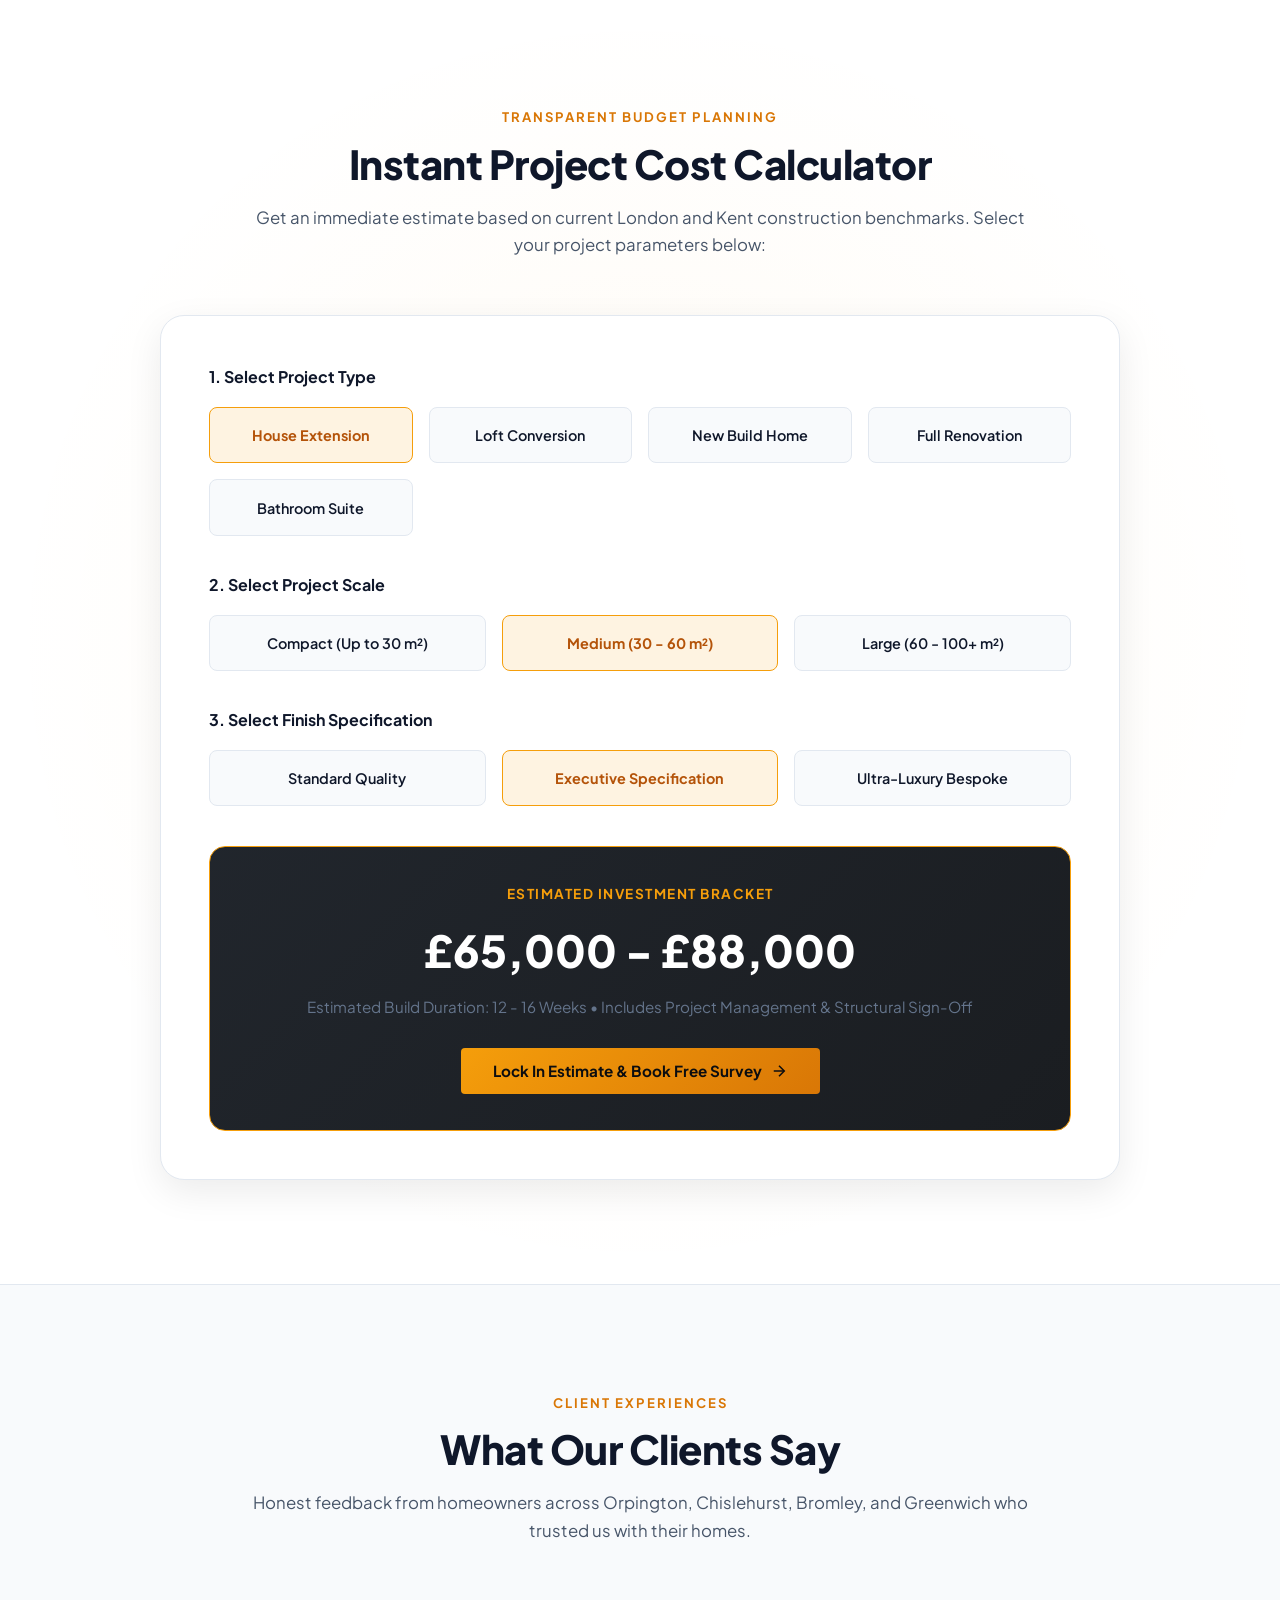
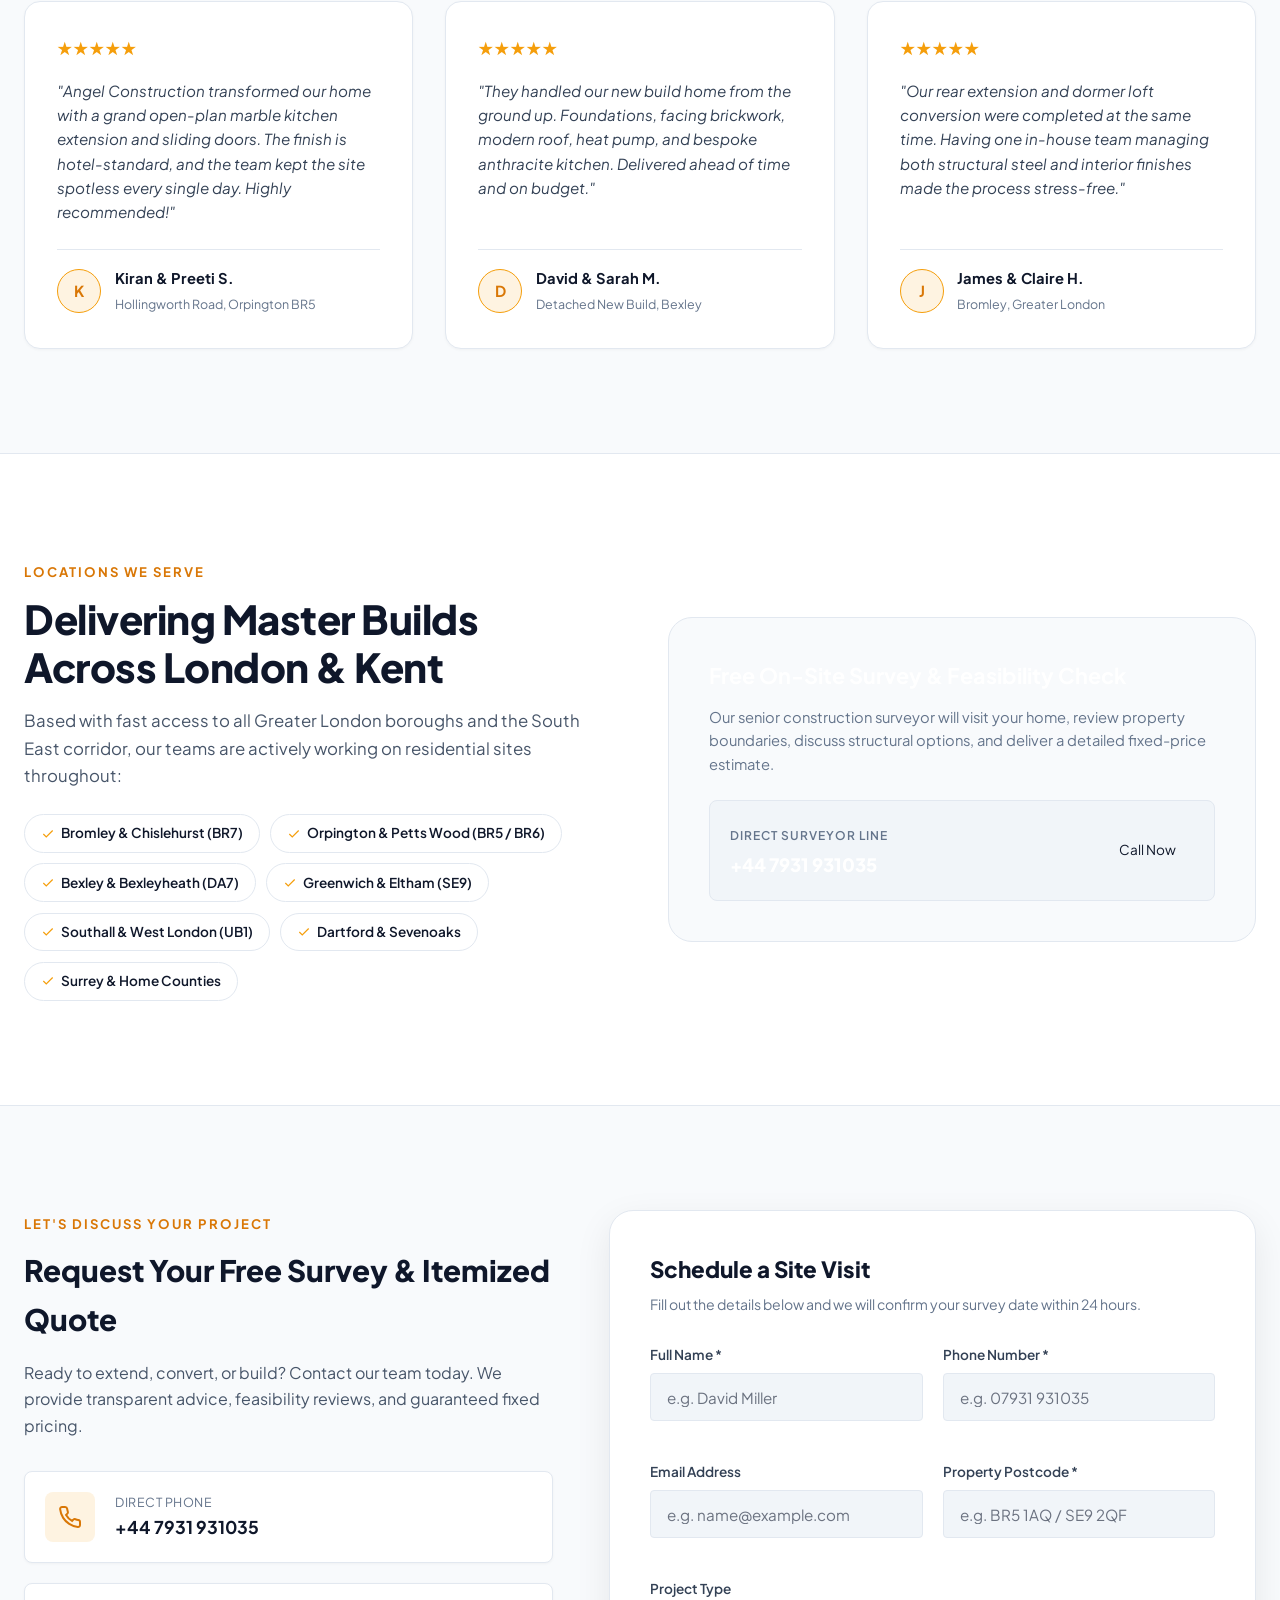
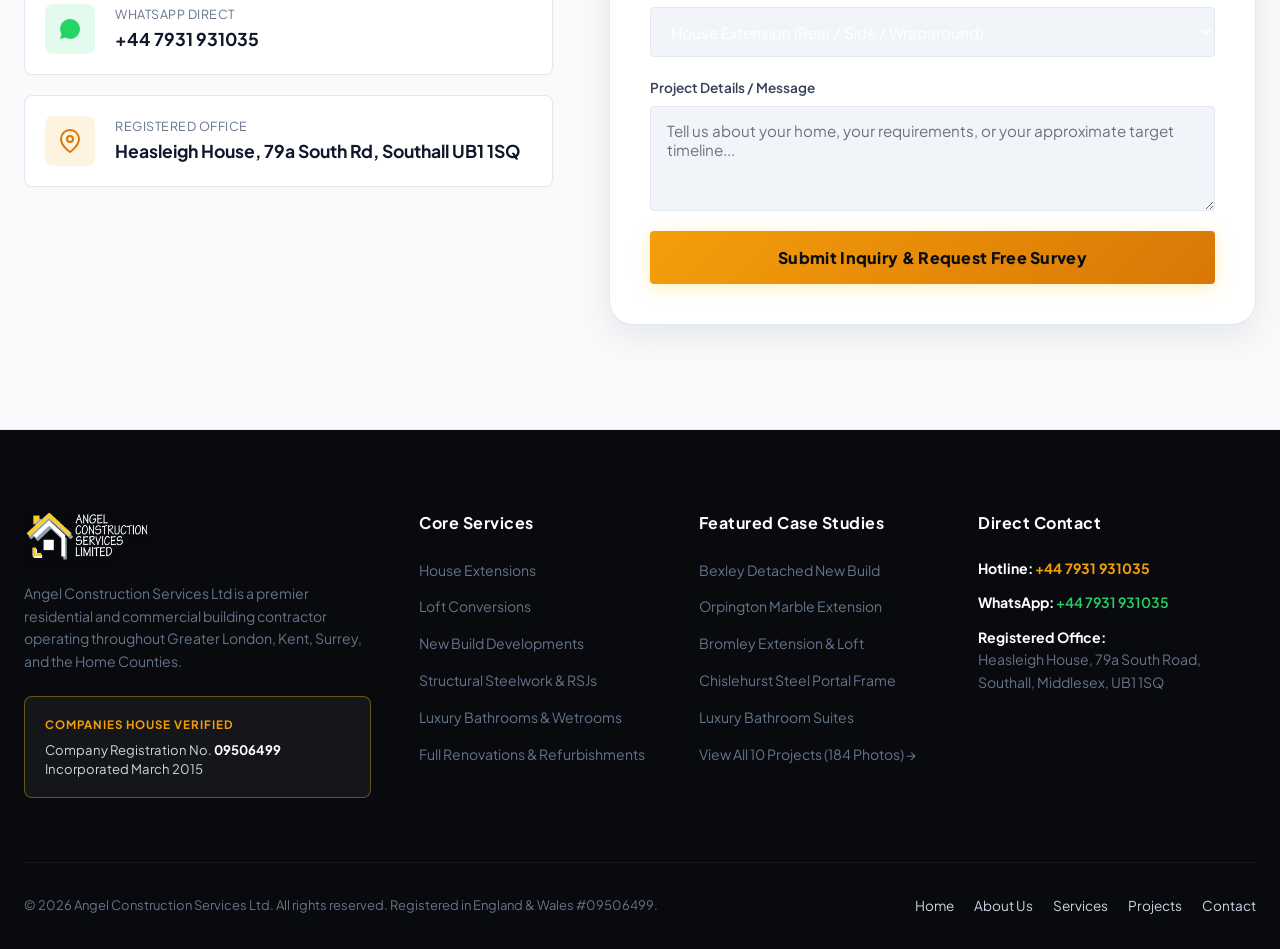
==== commit 1c2b524c: "Add full multi-page architecture: separate About Us, Services, Projects, and Contact pages in bright" ====
--- a/index.html
+++ b/index.html
@@ -53,24 +53,23 @@
     <div class="container-wide nav-inner">
       <!-- Luxury Brand Logo (Official Brand Asset) -->
       <a href="#" class="brand-logo" aria-label="Angel Construction Services Ltd">
-        <img src="assets/logo-dark-mode-cropped.png" alt="Angel Construction Services Limited" class="site-logo-img">
+        <img src="assets/logo-clean.png" alt="Angel Construction Services Limited" class="site-logo-img">
       </a>
 
       <!-- Streamlined Clean Navigation -->
       <nav class="main-nav" aria-label="Main Navigation">
         <ul class="nav-list">
-          <li><a href="#projects" class="nav-link">Projects</a></li>
-          <li><a href="#services" class="nav-link">Services</a></li>
-          <li><a href="#why-us" class="nav-link">Why Us</a></li>
-          <li><a href="#process" class="nav-link">Our Process</a></li>
-          <li><a href="#calculator" class="nav-link">Cost Guide</a></li>
-          <li><a href="#reviews" class="nav-link">Reviews</a></li>
-          <li><a href="#contact" class="nav-link">Contact</a></li>
+          <li><a href="index.html" class="nav-link active">Home</a></li>
+          <li><a href="about.html" class="nav-link">About Us</a></li>
+          <li><a href="services.html" class="nav-link">Services</a></li>
+          <li><a href="projects.html" class="nav-link">Projects</a></li>
+          <li><a href="index.html#calculator" class="nav-link">Cost Guide</a></li>
+          <li><a href="contact.html" class="nav-link">Contact</a></li>
         </ul>
 
         <!-- Mobile Drawer Action Buttons (Visible only inside mobile drawer) -->
         <div class="mobile-nav-actions">
-          <a href="#contact" class="drawer-btn-quote">
+          <a href="contact.html" class="drawer-btn-quote">
             <span>Request Free Quote</span>
             <svg width="15" height="15" viewBox="0 0 24 24" fill="none" stroke="currentColor" stroke-width="2.2"><line x1="5" y1="12" x2="19" y2="12"></line><polyline points="12 5 19 12 12 19"></polyline></svg>
           </a>
@@ -105,7 +104,7 @@
         </a>
 
         <!-- Luxury Consultation CTA -->
-        <a href="#contact" class="nav-cta-btn">
+        <a href="contact.html" class="nav-cta-btn">
           <span>Free Quote</span>
           <svg width="14" height="14" viewBox="0 0 24 24" fill="none" stroke="currentColor" stroke-width="2.2"><line x1="5" y1="12" x2="19" y2="12"></line><polyline points="12 5 19 12 12 19"></polyline></svg>
         </a>
@@ -314,6 +313,14 @@
       <div class="projects-grid" id="projectsGrid">
         <!-- Rendered dynamically by script.js from window.ANGEL_PROJECTS -->
       </div>
+
+      <!-- Explore All Projects Button -->
+      <div style="text-align: center; margin-top: 3.5rem;">
+        <a href="projects.html" class="cta-btn-gold" style="padding: 1rem 2.25rem; font-size: 1rem; display: inline-flex; align-items: center; gap: 0.6rem;">
+          <span>View All 10 Projects & Full Galleries (184 Photos)</span>
+          <svg width="16" height="16" viewBox="0 0 24 24" fill="none" stroke="currentColor" stroke-width="2.2"><line x1="5" y1="12" x2="19" y2="12"></line><polyline points="12 5 19 12 12 19"></polyline></svg>
+        </a>
+      </div>
     </div>
   </section>
 
@@ -450,6 +457,14 @@
             <svg width="14" height="14" viewBox="0 0 24 24" fill="none" stroke="currentColor" stroke-width="2"><line x1="5" y1="12" x2="19" y2="12"></line><polyline points="12 5 19 12 12 19"></polyline></svg>
           </a>
         </article>
+      </div>
+
+      <!-- Explore Detailed Services Button -->
+      <div style="text-align: center; margin-top: 3.5rem;">
+        <a href="services.html" class="btn-hero-secondary" style="padding: 0.95rem 2rem; font-size: 0.95rem; display: inline-flex; align-items: center; gap: 0.5rem;">
+          <span>Explore All 7 Detailed Building Services & Specifications</span>
+          <svg width="16" height="16" viewBox="0 0 24 24" fill="none" stroke="currentColor" stroke-width="2.2"><line x1="5" y1="12" x2="19" y2="12"></line><polyline points="12 5 19 12 12 19"></polyline></svg>
+        </a>
       </div>
     </div>
   </section>
@@ -885,24 +900,24 @@
         <div class="footer-col">
           <h5>Core Services</h5>
           <ul class="footer-nav-list">
-            <li><a href="#services">House Extensions</a></li>
-            <li><a href="#services">Loft Conversions</a></li>
-            <li><a href="#services">New Build Developments</a></li>
-            <li><a href="#services">Structural Steelwork & RSJs</a></li>
-            <li><a href="#services">Luxury Bathrooms & Wetrooms</a></li>
-            <li><a href="#services">Driveways & Porch Extensions</a></li>
+            <li><a href="services.html#extensions">House Extensions</a></li>
+            <li><a href="services.html#lofts">Loft Conversions</a></li>
+            <li><a href="services.html#new-builds">New Build Developments</a></li>
+            <li><a href="services.html#structural">Structural Steelwork & RSJs</a></li>
+            <li><a href="services.html#bathrooms">Luxury Bathrooms & Wetrooms</a></li>
+            <li><a href="services.html#renovations">Full Renovations & Refurbishments</a></li>
           </ul>
         </div>
 
         <div class="footer-col">
-          <h5>Projects Divided Project-Wise</h5>
+          <h5>Featured Case Studies</h5>
           <ul class="footer-nav-list">
-            <li><a href="#projects" onclick="renderProjects('new-build')">Bexley Detached New Build</a></li>
-            <li><a href="#projects" onclick="renderProjects('extensions')">Orpington Marble Extension</a></li>
-            <li><a href="#projects" onclick="renderProjects('extensions')">Bromley Extension & Loft</a></li>
-            <li><a href="#projects" onclick="renderProjects('structural')">Chislehurst Steel Portal Frame</a></li>
-            <li><a href="#projects" onclick="renderProjects('bathrooms')">Luxury Bathroom Suites</a></li>
-            <li><a href="#projects" onclick="renderProjects('exterior')">Gable Porch & Driveway</a></li>
+            <li><a href="projects.html?project=bexley-new-build">Bexley Detached New Build</a></li>
+            <li><a href="projects.html?project=orpington-marble-extension">Orpington Marble Extension</a></li>
+            <li><a href="projects.html?project=bromley-extension-loft">Bromley Extension & Loft</a></li>
+            <li><a href="projects.html?project=chislehurst-steelwork">Chislehurst Steel Portal Frame</a></li>
+            <li><a href="projects.html?project=luxury-bathrooms">Luxury Bathroom Suites</a></li>
+            <li><a href="projects.html">View All 10 Projects (184 Photos) →</a></li>
           </ul>
         </div>
 
@@ -924,7 +939,13 @@
 
       <div class="footer-bottom">
         <p>© 2026 Angel Construction Services Ltd. All rights reserved. Registered in England & Wales #09506499.</p>
-        <p>General Building Contractors • Extensions • Loft Conversions • Turnkey New Builds</p>
+        <div class="footer-nav-bottom" style="display:flex;gap:1.25rem;flex-wrap:wrap;font-size:0.85rem;">
+          <a href="index.html" style="color:#cbd5e1;text-decoration:none;">Home</a>
+          <a href="about.html" style="color:#cbd5e1;text-decoration:none;">About Us</a>
+          <a href="services.html" style="color:#cbd5e1;text-decoration:none;">Services</a>
+          <a href="projects.html" style="color:#cbd5e1;text-decoration:none;">Projects</a>
+          <a href="contact.html" style="color:#cbd5e1;text-decoration:none;">Contact</a>
+        </div>
       </div>
     </div>
   </footer>
--- a/styles.css
+++ b/styles.css
@@ -4,33 +4,34 @@
    ========================================================================== */
 
 :root {
-  /* Color Palette */
-  --bg-primary: #0e1115;
-  --bg-secondary: #151a21;
-  --bg-card: #1b2129;
-  --bg-surface: #222933;
-  --bg-light: #f7f7f5;
+  /* Bright Architectural Luxury Palette */
+  --bg-primary: #ffffff;
+  --bg-secondary: #f8fafc;
+  --bg-card: #ffffff;
+  --bg-surface: #f1f5f9;
+  --bg-light: #f8fafc;
   --bg-light-card: #ffffff;
-  --bg-light-muted: #f0f0ec;
-
-  --text-main: #f0f2f5;
-  --text-muted: #9ba3af;
-  --text-dark: #12151a;
-  --text-dark-muted: #5e6673;
-
-  --accent-gold: #fad022;
-  --accent-gold-hover: #ffe259;
-  --accent-gold-dark: #d89800;
-  --accent-gold-subtle: rgba(250, 208, 34, 0.14);
-
-  --border-dark: rgba(255, 255, 255, 0.08);
-  --border-dark-hover: rgba(250, 208, 34, 0.4);
-  --border-light: #e4e6eb;
-
-  --success: #2ec4b6;
-  --shadow-sm: 0 2px 8px rgba(0, 0, 0, 0.2);
-  --shadow-md: 0 8px 24px rgba(0, 0, 0, 0.35);
-  --shadow-lg: 0 16px 48px rgba(0, 0, 0, 0.5);
+  --bg-light-muted: #e2e8f0;
+
+  --text-main: #0f172a;
+  --text-muted: #64748b;
+  --text-dark: #0f172a;
+  --text-dark-muted: #475569;
+
+  --accent-gold: #f59e0b;
+  --accent-gold-hover: #fbbf24;
+  --accent-gold-dark: #d97706;
+  --accent-gold-subtle: rgba(245, 158, 11, 0.12);
+
+  --border-dark: #e2e8f0;
+  --border-dark-hover: rgba(245, 158, 11, 0.45);
+  --border-light: #cbd5e1;
+
+  --success: #10b981;
+  --shadow-sm: 0 1px 3px rgba(0, 0, 0, 0.05), 0 1px 2px rgba(0, 0, 0, 0.03);
+  --shadow-md: 0 4px 20px -2px rgba(0, 0, 0, 0.07), 0 2px 6px -1px rgba(0, 0, 0, 0.04);
+  --shadow-lg: 0 12px 36px -4px rgba(0, 0, 0, 0.1), 0 4px 12px -2px rgba(0, 0, 0, 0.05);
+  --shadow-gold: 0 4px 20px rgba(245, 158, 11, 0.28);
 
   --radius-sm: 4px;
   --radius-md: 8px;
@@ -2893,3 +2894,1346 @@
     gap: 0.35rem;
   }
 }
+
+/* ==========================================================================
+   BRIGHT ARCHITECTURAL LUXURY THEME OVERRIDES (DEMO 2)
+   Crisp Whites, Warm Slate, Vibrant Construction Yellow (#F59E0B / #FAD022)
+   ========================================================================== */
+body {
+  background-color: #ffffff;
+  color: #0f172a;
+}
+
+/* 1. Top Bar */
+.top-bar {
+  background-color: #f8fafc;
+  border-bottom: 1px solid #e2e8f0;
+  color: #64748b;
+}
+
+.top-highlight {
+  color: #d97706;
+}
+
+.top-sep {
+  color: #cbd5e1;
+}
+
+.top-reg {
+  color: #64748b;
+}
+
+.top-wa-link {
+  color: #059669;
+}
+
+.top-wa-link:hover {
+  color: #047857;
+}
+
+/* 2. Site Header */
+.site-header {
+  background-color: rgba(255, 255, 255, 0.96);
+  border-bottom: none;
+  box-shadow: 0 1px 3px rgba(0, 0, 0, 0.03);
+}
+
+.site-header.scrolled {
+  background-color: rgba(255, 255, 255, 0.98);
+  border-bottom: none;
+  box-shadow: 0 6px 24px rgba(0, 0, 0, 0.06);
+}
+
+.nav-link {
+  color: #334155;
+  font-weight: 600;
+  text-decoration: none !important;
+}
+
+.nav-link:hover,
+.nav-link.active {
+  color: #d97706;
+  text-decoration: none !important;
+}
+
+.nav-link::after {
+  display: none !important;
+}
+
+.nav-phone-pill {
+  border: 1px solid #cbd5e1;
+  background: #ffffff;
+  color: #0f172a;
+  box-shadow: 0 1px 3px rgba(0, 0, 0, 0.04);
+}
+
+.nav-phone-pill:hover {
+  border-color: #f59e0b;
+  background: rgba(245, 158, 11, 0.08);
+  color: #d97706;
+}
+
+.nav-cta-btn {
+  background: linear-gradient(135deg, #f59e0b 0%, #d97706 100%);
+  color: #000000;
+  font-weight: 700;
+  border: none;
+  box-shadow: 0 4px 14px rgba(245, 158, 11, 0.28);
+}
+
+.nav-cta-btn:hover {
+  background: linear-gradient(135deg, #fbbf24 0%, #f59e0b 100%);
+  box-shadow: 0 6px 20px rgba(245, 158, 11, 0.35);
+  color: #000000;
+}
+
+.nav-mobile-call-icon {
+  background: rgba(245, 158, 11, 0.12);
+  border: 1px solid rgba(245, 158, 11, 0.35);
+  color: #d97706;
+}
+
+.mobile-menu-toggle {
+  background: #ffffff;
+  border: 1px solid #cbd5e1;
+}
+
+.hamburger-bar {
+  background-color: #0f172a;
+}
+
+.mobile-menu-toggle.is-active .bar-1,
+.mobile-menu-toggle.is-active .bar-3 {
+  background-color: #d97706;
+}
+
+.main-nav {
+  background: rgba(255, 255, 255, 0.98);
+  border-bottom: 2px solid #f59e0b;
+  box-shadow: 0 16px 36px rgba(0, 0, 0, 0.12);
+}
+
+.drawer-btn-call {
+  background: #f8fafc;
+  border: 1px solid #cbd5e1;
+  color: #0f172a;
+}
+
+/* 3. Hero Section */
+.hero-section {
+  background: radial-gradient(circle at 85% 15%, rgba(245, 158, 11, 0.12) 0%, transparent 55%),
+              radial-gradient(circle at 10% 75%, rgba(241, 245, 249, 0.8) 0%, transparent 60%),
+              #ffffff;
+  border-bottom: 1px solid #e2e8f0;
+}
+
+.hero-badge-pill {
+  background: rgba(245, 158, 11, 0.12);
+  border: 1px solid rgba(245, 158, 11, 0.35);
+  color: #d97706;
+}
+
+.hero-title {
+  color: #0f172a;
+}
+
+.hero-title span.gold-gradient {
+  background: linear-gradient(135deg, #0f172a 20%, #d97706 70%, #f59e0b 100%);
+  -webkit-background-clip: text;
+  -webkit-text-fill-color: transparent;
+}
+
+.hero-description {
+  color: #475569;
+}
+
+.btn-hero-primary {
+  background: linear-gradient(135deg, #f59e0b 0%, #d97706 100%);
+  color: #000000;
+  font-weight: 700;
+  box-shadow: 0 4px 18px rgba(245, 158, 11, 0.3);
+}
+
+.btn-hero-secondary {
+  background: #ffffff;
+  border: 1px solid #cbd5e1;
+  color: #0f172a;
+  box-shadow: 0 1px 3px rgba(0, 0, 0, 0.04);
+}
+
+.btn-hero-secondary:hover {
+  background: #f8fafc;
+  border-color: #f59e0b;
+  color: #d97706;
+}
+
+.btn-hero-whatsapp {
+  background: rgba(37, 211, 102, 0.12);
+  border: 1px solid rgba(37, 211, 102, 0.35);
+  color: #059669;
+}
+
+.hero-stats-row {
+  border-top: 1px solid #e2e8f0;
+}
+
+.hero-stat-item {
+  background: #ffffff;
+  border: 1px solid #e2e8f0;
+  border-radius: 12px;
+  padding: 1.35rem 1.15rem;
+  box-shadow: 0 2px 8px rgba(0, 0, 0, 0.04);
+  box-sizing: border-box;
+}
+
+.hero-stat-item:hover {
+  border-color: #f59e0b;
+  box-shadow: 0 6px 18px rgba(245, 158, 11, 0.12);
+}
+
+.hero-stat-item h3 {
+  color: #0f172a;
+  font-size: 1.75rem;
+  font-weight: 800;
+  line-height: 1.15;
+  margin: 0 0 0.35rem 0;
+}
+
+.hero-stat-item p {
+  color: #64748b;
+  font-size: 0.78rem;
+  line-height: 1.35;
+  margin: 0;
+}
+
+.hero-showcase-card {
+  border: 1px solid #e2e8f0;
+  box-shadow: 0 16px 40px rgba(0, 0, 0, 0.08);
+  background-color: #ffffff;
+}
+
+.hero-floating-badge {
+  background: rgba(255, 255, 255, 0.94);
+  border: 1px solid rgba(245, 158, 11, 0.35);
+  box-shadow: 0 8px 24px rgba(0, 0, 0, 0.08);
+}
+
+.hero-floating-badge .badge-text {
+  color: #0f172a;
+}
+
+.hero-thumb-btn {
+  background: #ffffff;
+  border: 1px solid #e2e8f0;
+  box-shadow: 0 1px 3px rgba(0, 0, 0, 0.04);
+}
+
+.hero-thumb-btn:hover,
+.hero-thumb-btn.active {
+  border-color: #f59e0b;
+  background: rgba(245, 158, 11, 0.06);
+}
+
+.hero-thumb-info h4 {
+  color: #0f172a;
+}
+
+.hero-thumb-info span {
+  color: #64748b;
+}
+
+/* 4. Trust Strip */
+.trust-strip {
+  background-color: #f8fafc;
+  border-bottom: 1px solid #e2e8f0;
+}
+
+.trust-item {
+  background: #ffffff;
+  border: 1px solid #e2e8f0;
+  border-radius: 10px;
+  padding: 1.25rem 1rem;
+  box-shadow: 0 1px 3px rgba(0, 0, 0, 0.04);
+}
+
+.trust-icon-box {
+  background: rgba(245, 158, 11, 0.12);
+  border: 1px solid rgba(245, 158, 11, 0.25);
+  color: #d97706;
+}
+
+.trust-item-content h4 {
+  color: #0f172a;
+}
+
+.trust-item-content p {
+  color: #64748b;
+}
+
+/* 5. Headings */
+.section-subtitle {
+  color: #d97706;
+  font-weight: 700;
+}
+
+.section-title {
+  color: #0f172a;
+}
+
+.section-desc {
+  color: #475569;
+}
+
+/* 6. Projects Section */
+.projects-section {
+  background-color: #ffffff;
+}
+
+.filter-btn {
+  background: #f1f5f9;
+  border: 1px solid #e2e8f0;
+  color: #475569;
+}
+
+.filter-btn:hover {
+  color: #0f172a;
+  border-color: #cbd5e1;
+  background: #ffffff;
+}
+
+.filter-btn.active {
+  background: linear-gradient(135deg, #f59e0b 0%, #d97706 100%);
+  color: #000000;
+  border-color: #f59e0b;
+  box-shadow: 0 4px 14px rgba(245, 158, 11, 0.28);
+  font-weight: 700;
+}
+
+.project-card {
+  background-color: #ffffff;
+  border: 1px solid #e2e8f0;
+  box-shadow: 0 2px 8px rgba(0, 0, 0, 0.04);
+}
+
+.project-card:hover {
+  border-color: #f59e0b;
+  box-shadow: 0 16px 40px -6px rgba(0, 0, 0, 0.12);
+}
+
+.project-badge-cat {
+  background: rgba(255, 255, 255, 0.94);
+  border: 1px solid #e2e8f0;
+  color: #d97706;
+  box-shadow: 0 2px 8px rgba(0, 0, 0, 0.06);
+}
+
+.project-badge-photos {
+  background: rgba(255, 255, 255, 0.94);
+  border: 1px solid #e2e8f0;
+  color: #0f172a;
+  box-shadow: 0 2px 8px rgba(0, 0, 0, 0.06);
+}
+
+.project-card-title {
+  color: #0f172a;
+}
+
+.project-card-desc {
+  color: #475569;
+}
+
+.project-card-specs {
+  background: #f8fafc;
+  border: 1px solid #e2e8f0;
+}
+
+.spec-cell span {
+  color: #64748b;
+}
+
+.spec-cell strong {
+  color: #0f172a;
+}
+
+.project-card-footer {
+  border-top: 1px solid #e2e8f0;
+}
+
+.btn-view-project {
+  color: #d97706;
+  font-weight: 700;
+}
+
+.btn-view-project:hover {
+  color: #b45309;
+}
+
+.project-year-pill {
+  color: #64748b;
+}
+
+/* 7. Services Section */
+.services-section {
+  background-color: #f8fafc;
+  border-top: 1px solid #e2e8f0;
+  border-bottom: 1px solid #e2e8f0;
+}
+
+.service-card {
+  background-color: #ffffff;
+  border: 1px solid #e2e8f0;
+  box-shadow: 0 1px 3px rgba(0, 0, 0, 0.04);
+}
+
+.service-card:hover {
+  border-color: #f59e0b;
+  box-shadow: 0 14px 34px -4px rgba(0, 0, 0, 0.08);
+}
+
+.service-icon-box {
+  background: rgba(245, 158, 11, 0.12);
+  border: 1px solid rgba(245, 158, 11, 0.25);
+  color: #d97706;
+}
+
+.service-card-title {
+  color: #0f172a;
+}
+
+.service-card-desc {
+  color: #475569;
+}
+
+.service-features-list li {
+  color: #334155;
+}
+
+.service-card-link {
+  color: #d97706;
+  font-weight: 700;
+}
+
+/* 8. Why Us Section */
+.why-us-section {
+  background-color: #ffffff;
+}
+
+.why-feature-card {
+  background: #f8fafc;
+  border: 1px solid #e2e8f0;
+}
+
+.why-feature-card h4 {
+  color: #0f172a;
+}
+
+.why-feature-card p {
+  color: #475569;
+}
+
+.why-stat-box {
+  background: #ffffff;
+  border: 1px solid #e2e8f0;
+}
+
+.why-stat-box strong {
+  color: #d97706;
+}
+
+.why-stat-box span {
+  color: #64748b;
+}
+
+/* 9. Process Steps */
+.process-section {
+  background-color: #f8fafc;
+  border-top: 1px solid #e2e8f0;
+  border-bottom: 1px solid #e2e8f0;
+}
+
+.process-step-item {
+  background: #ffffff;
+  border: 1px solid #e2e8f0;
+  box-shadow: 0 1px 3px rgba(0, 0, 0, 0.04);
+}
+
+.step-number {
+  background: linear-gradient(135deg, #f59e0b 0%, #d97706 100%);
+  color: #000000;
+  font-weight: 800;
+}
+
+.process-step-item h4 {
+  color: #0f172a;
+}
+
+.process-step-item p {
+  color: #475569;
+}
+
+/* 10. Calculator */
+.calculator-section {
+  background: radial-gradient(circle at 50% 50%, rgba(245, 158, 11, 0.05) 0%, transparent 70%),
+              #ffffff;
+}
+
+.calc-container {
+  background-color: #ffffff;
+  border: 1px solid #e2e8f0;
+  box-shadow: 0 12px 36px rgba(0, 0, 0, 0.08);
+}
+
+.calc-step-label {
+  color: #0f172a;
+}
+
+.calc-opt-btn {
+  background: #f8fafc;
+  border: 1px solid #e2e8f0;
+  color: #0f172a;
+}
+
+.calc-opt-btn.active {
+  background: rgba(245, 158, 11, 0.12);
+  border-color: #f59e0b;
+  color: #b45309;
+  font-weight: 700;
+}
+
+/* 11. Testimonials */
+.testimonials-section {
+  background-color: #f8fafc;
+  border-top: 1px solid #e2e8f0;
+  border-bottom: 1px solid #e2e8f0;
+}
+
+.review-card {
+  background-color: #ffffff;
+  border: 1px solid #e2e8f0;
+  box-shadow: 0 1px 3px rgba(0, 0, 0, 0.04);
+}
+
+.review-card:hover {
+  border-color: #f59e0b;
+  box-shadow: 0 12px 30px rgba(0, 0, 0, 0.08);
+}
+
+.review-stars {
+  color: #f59e0b;
+}
+
+.review-text {
+  color: #334155;
+}
+
+.client-avatar {
+  background: rgba(245, 158, 11, 0.12);
+  border: 1px solid #f59e0b;
+  color: #d97706;
+}
+
+.client-meta strong {
+  color: #0f172a;
+}
+
+.client-meta span {
+  color: #64748b;
+}
+
+/* 12. Coverage Section */
+.coverage-section {
+  background-color: #ffffff;
+}
+
+.coverage-card-box {
+  background-color: #f8fafc;
+  border: 1px solid #e2e8f0;
+}
+
+.coverage-card-box h3 {
+  color: #0f172a;
+}
+
+.coverage-pill {
+  background: #ffffff;
+  border: 1px solid #e2e8f0;
+  color: #0f172a;
+}
+
+.coverage-pill.featured {
+  background: rgba(245, 158, 11, 0.12);
+  border-color: #f59e0b;
+  color: #b45309;
+  font-weight: 700;
+}
+
+/* 13. Contact Section */
+.contact-section {
+  background-color: #f8fafc;
+  border-top: 1px solid #e2e8f0;
+}
+
+.contact-info-col h3 {
+  color: #0f172a;
+}
+
+.contact-info-col p {
+  color: #475569;
+}
+
+.channel-card {
+  background: #ffffff;
+  border: 1px solid #e2e8f0;
+  box-shadow: 0 1px 3px rgba(0, 0, 0, 0.04);
+}
+
+.channel-card:hover {
+  border-color: #f59e0b;
+}
+
+.channel-icon {
+  background: rgba(245, 158, 11, 0.12);
+  color: #d97706;
+}
+
+.channel-details span {
+  color: #64748b;
+}
+
+.channel-details strong {
+  color: #0f172a;
+}
+
+.contact-form-box {
+  background: #ffffff;
+  border: 1px solid #e2e8f0;
+  box-shadow: 0 12px 36px rgba(0, 0, 0, 0.08);
+}
+
+.contact-form-box h4 {
+  color: #0f172a;
+}
+
+.form-group label {
+  color: #334155;
+}
+
+.form-input,
+.form-select,
+.form-textarea {
+  background: #ffffff;
+  border: 1px solid #cbd5e1;
+  color: #0f172a;
+}
+
+.form-input:focus,
+.form-select:focus,
+.form-textarea:focus {
+  border-color: #f59e0b;
+  box-shadow: 0 0 0 3px rgba(245, 158, 11, 0.18);
+}
+
+/* 14. Modals */
+.project-modal-backdrop {
+  background-color: rgba(15, 23, 42, 0.6);
+}
+
+.project-modal-box {
+  background-color: #ffffff;
+  border: 1px solid #e2e8f0;
+  box-shadow: 0 24px 60px rgba(0, 0, 0, 0.18);
+}
+
+.modal-close-btn {
+  background: #f1f5f9;
+  border: 1px solid #cbd5e1;
+  color: #0f172a;
+}
+
+.modal-close-btn:hover {
+  background: #f59e0b;
+  color: #000000;
+}
+
+.modal-title {
+  color: #0f172a;
+}
+
+.modal-subtitle {
+  color: #64748b;
+}
+
+.modal-stat-box {
+  background: #f8fafc;
+  border: 1px solid #e2e8f0;
+}
+
+.modal-stat-box span {
+  color: #64748b;
+}
+
+.modal-stat-box strong {
+  color: #0f172a;
+}
+
+.modal-section-h3 {
+  color: #0f172a;
+}
+
+.modal-overview-text {
+  color: #334155;
+}
+
+.modal-scope-list li {
+  color: #334155;
+}
+
+.modal-quote-card {
+  background: #f8fafc;
+  border: 1px solid #e2e8f0;
+}
+
+.modal-quote-card p {
+  color: #334155;
+}
+
+.modal-quote-author strong {
+  color: #0f172a;
+}
+
+/* 15. Mobile Sticky Bar */
+.mobile-sticky-bar {
+  background: rgba(255, 255, 255, 0.96);
+  border-top: 1px solid #e2e8f0;
+  box-shadow: 0 -8px 24px rgba(0, 0, 0, 0.08);
+}
+
+.btn-mobile-call {
+  background: linear-gradient(135deg, #f59e0b 0%, #d97706 100%);
+  color: #000000;
+  font-weight: 700;
+}
+
+/* ==========================================================================
+   MULTI-PAGE INNER TEMPLATE STYLES (BRIGHT LUXURY THEME)
+   About Us, Services, Projects & Contact Pages
+   ========================================================================== */
+
+/* Page Hero / Header Banner */
+.page-hero {
+  background: linear-gradient(180deg, #f8fafc 0%, #ffffff 100%);
+  border-bottom: 1px solid #e2e8f0;
+  padding: 4.5rem 0 3.5rem 0;
+  position: relative;
+}
+
+.page-hero-inner {
+  max-width: 920px;
+}
+
+.breadcrumb-nav {
+  display: flex;
+  align-items: center;
+  gap: 0.6rem;
+  font-size: 0.85rem;
+  color: #64748b;
+  margin-bottom: 1.25rem;
+  font-weight: 500;
+  flex-wrap: wrap;
+}
+
+.breadcrumb-nav a {
+  color: #64748b;
+  text-decoration: none;
+  transition: color 0.2s ease;
+}
+
+.breadcrumb-nav a:hover {
+  color: #d97706;
+}
+
+.breadcrumb-sep {
+  color: #cbd5e1;
+}
+
+.breadcrumb-current {
+  color: #0f172a;
+  font-weight: 700;
+}
+
+.page-hero-tag {
+  display: inline-flex;
+  align-items: center;
+  gap: 0.4rem;
+  background: rgba(245, 158, 11, 0.12);
+  color: #d97706;
+  border: 1px solid rgba(245, 158, 11, 0.3);
+  padding: 0.35rem 0.85rem;
+  border-radius: 9999px;
+  font-size: 0.8rem;
+  font-weight: 700;
+  text-transform: uppercase;
+  letter-spacing: 0.5px;
+  margin-bottom: 1rem;
+}
+
+.page-hero-title {
+  font-size: clamp(2.2rem, 4.5vw, 3.25rem);
+  font-weight: 800;
+  color: #0f172a;
+  line-height: 1.15;
+  letter-spacing: -0.5px;
+  margin-bottom: 1.15rem;
+}
+
+.page-hero-desc {
+  font-size: 1.12rem;
+  color: #475569;
+  line-height: 1.65;
+  max-width: 820px;
+  margin-bottom: 2rem;
+}
+
+.page-hero-quick-stats {
+  display: grid;
+  grid-template-columns: repeat(4, 1fr);
+  gap: 1rem;
+  margin-top: 1.5rem;
+}
+
+.quick-stat-box {
+  background: #ffffff;
+  border: 1px solid #e2e8f0;
+  border-radius: 12px;
+  padding: 1.1rem 1rem;
+  box-shadow: 0 2px 8px rgba(0, 0, 0, 0.04);
+}
+
+.quick-stat-box strong {
+  display: block;
+  font-size: 1.55rem;
+  font-weight: 800;
+  color: #0f172a;
+  line-height: 1.1;
+  margin-bottom: 0.25rem;
+}
+
+.quick-stat-box span {
+  font-size: 0.76rem;
+  color: #64748b;
+  text-transform: uppercase;
+  letter-spacing: 0.5px;
+  font-weight: 600;
+}
+
+/* About Us Layout */
+.about-story-grid {
+  display: grid;
+  grid-template-columns: 1.15fr 0.85fr;
+  gap: 3.5rem;
+  align-items: center;
+}
+
+.about-story-content h3 {
+  font-size: 1.85rem;
+  font-weight: 800;
+  color: #0f172a;
+  margin-bottom: 1.25rem;
+  line-height: 1.25;
+}
+
+.about-story-content p {
+  color: #334155;
+  font-size: 1.02rem;
+  line-height: 1.7;
+  margin-bottom: 1.25rem;
+}
+
+.about-visual-card {
+  position: relative;
+  border-radius: 16px;
+  overflow: hidden;
+  box-shadow: 0 16px 40px rgba(0, 0, 0, 0.08);
+  border: 1px solid #e2e8f0;
+}
+
+.about-visual-img {
+  width: 100%;
+  height: 480px;
+  object-fit: cover;
+  display: block;
+}
+
+.about-floating-callout {
+  position: absolute;
+  bottom: 24px;
+  left: 24px;
+  right: 24px;
+  background: rgba(255, 255, 255, 0.95);
+  backdrop-filter: blur(12px);
+  padding: 1.25rem;
+  border-radius: 12px;
+  border: 1px solid rgba(245, 158, 11, 0.3);
+  box-shadow: 0 8px 24px rgba(0, 0, 0, 0.1);
+}
+
+.about-floating-callout h5 {
+  font-size: 0.95rem;
+  font-weight: 800;
+  color: #0f172a;
+  margin-bottom: 0.25rem;
+}
+
+.about-floating-callout p {
+  font-size: 0.82rem;
+  color: #64748b;
+  margin: 0;
+  line-height: 1.4;
+}
+
+/* Associate Architectural Collaboration Box */
+.associate-arch-box {
+  background: #f8fafc;
+  border: 1px solid #e2e8f0;
+  border-radius: 16px;
+  padding: 3rem 2.5rem;
+  margin: 4rem 0;
+  position: relative;
+  overflow: hidden;
+}
+
+.associate-arch-box::before {
+  content: '';
+  position: absolute;
+  top: 0;
+  left: 0;
+  width: 6px;
+  height: 100%;
+  background: linear-gradient(180deg, #f59e0b 0%, #d97706 100%);
+}
+
+.associate-arch-head {
+  max-width: 800px;
+  margin-bottom: 2.25rem;
+}
+
+.associate-arch-head h3 {
+  font-size: 1.75rem;
+  font-weight: 800;
+  color: #0f172a;
+  margin-bottom: 0.75rem;
+}
+
+.associate-arch-head p {
+  color: #475569;
+  font-size: 1.02rem;
+  line-height: 1.65;
+}
+
+.associate-pillars-grid {
+  display: grid;
+  grid-template-columns: 1fr 1fr;
+  gap: 1.75rem;
+}
+
+.associate-pillar-item {
+  background: #ffffff;
+  border: 1px solid #e2e8f0;
+  border-radius: 12px;
+  padding: 1.75rem;
+  box-shadow: 0 2px 8px rgba(0, 0, 0, 0.04);
+}
+
+.associate-pillar-item .pillar-badge {
+  display: inline-block;
+  font-size: 0.72rem;
+  font-weight: 800;
+  text-transform: uppercase;
+  letter-spacing: 1px;
+  color: #d97706;
+  background: rgba(245, 158, 11, 0.1);
+  padding: 0.25rem 0.6rem;
+  border-radius: 4px;
+  margin-bottom: 0.85rem;
+}
+
+.associate-pillar-item h4 {
+  font-size: 1.2rem;
+  font-weight: 700;
+  color: #0f172a;
+  margin-bottom: 0.65rem;
+}
+
+.associate-pillar-item p {
+  font-size: 0.92rem;
+  color: #475569;
+  line-height: 1.6;
+  margin: 0;
+}
+
+/* Values Grid */
+.values-grid {
+  display: grid;
+  grid-template-columns: repeat(3, 1fr);
+  gap: 1.5rem;
+  margin-top: 2.5rem;
+}
+
+.value-card {
+  background: #ffffff;
+  border: 1px solid #e2e8f0;
+  border-radius: 14px;
+  padding: 2rem 1.75rem;
+  box-shadow: 0 2px 8px rgba(0, 0, 0, 0.04);
+  transition: transform 0.2s ease, border-color 0.2s ease, box-shadow 0.2s ease;
+}
+
+.value-card:hover {
+  transform: translateY(-3px);
+  border-color: #f59e0b;
+  box-shadow: 0 8px 24px rgba(245, 158, 11, 0.12);
+}
+
+.value-icon {
+  width: 52px;
+  height: 52px;
+  background: rgba(245, 158, 11, 0.12);
+  color: #d97706;
+  border-radius: 12px;
+  display: flex;
+  align-items: center;
+  justify-content: center;
+  margin-bottom: 1.25rem;
+}
+
+.value-card h4 {
+  font-size: 1.25rem;
+  font-weight: 700;
+  color: #0f172a;
+  margin-bottom: 0.65rem;
+}
+
+.value-card p {
+  font-size: 0.92rem;
+  color: #475569;
+  line-height: 1.6;
+  margin: 0;
+}
+
+/* Services Detailed Cards */
+.services-detailed-list {
+  display: flex;
+  flex-direction: column;
+  gap: 4rem;
+}
+
+.service-detail-item {
+  display: grid;
+  grid-template-columns: 1fr 1fr;
+  gap: 3.5rem;
+  align-items: center;
+  background: #ffffff;
+  border: 1px solid #e2e8f0;
+  border-radius: 20px;
+  padding: 2.5rem;
+  box-shadow: 0 4px 16px rgba(0, 0, 0, 0.04);
+}
+
+.service-detail-item:nth-child(even) .service-detail-content {
+  order: 2;
+}
+
+.service-detail-item:nth-child(even) .service-detail-media {
+  order: 1;
+}
+
+.service-detail-content .service-tag {
+  display: inline-block;
+  font-size: 0.75rem;
+  font-weight: 700;
+  color: #d97706;
+  text-transform: uppercase;
+  letter-spacing: 1.5px;
+  margin-bottom: 0.5rem;
+}
+
+.service-detail-content h3 {
+  font-size: 2rem;
+  font-weight: 800;
+  color: #0f172a;
+  line-height: 1.2;
+  margin-bottom: 1rem;
+}
+
+.service-detail-content p {
+  font-size: 1rem;
+  color: #334155;
+  line-height: 1.65;
+  margin-bottom: 1.5rem;
+}
+
+.service-specs-list {
+  list-style: none;
+  padding: 0;
+  margin: 0 0 1.75rem 0;
+  display: grid;
+  grid-template-columns: 1fr;
+  gap: 0.65rem;
+}
+
+.service-specs-list li {
+  display: flex;
+  align-items: flex-start;
+  gap: 0.65rem;
+  font-size: 0.92rem;
+  color: #334155;
+  line-height: 1.5;
+}
+
+.service-specs-list li svg {
+  color: #059669;
+  flex-shrink: 0;
+  margin-top: 3px;
+}
+
+.service-detail-actions {
+  display: flex;
+  align-items: center;
+  gap: 1rem;
+  flex-wrap: wrap;
+}
+
+.service-detail-media {
+  border-radius: 14px;
+  overflow: hidden;
+  box-shadow: 0 10px 30px rgba(0, 0, 0, 0.08);
+  height: 380px;
+}
+
+.service-detail-img {
+  width: 100%;
+  height: 100%;
+  object-fit: cover;
+  display: block;
+  transition: transform 0.5s ease;
+}
+
+.service-detail-item:hover .service-detail-img {
+  transform: scale(1.03);
+}
+
+/* FAQ Accordion */
+.faq-section {
+  max-width: 860px;
+  margin: 0 auto;
+}
+
+.faq-list {
+  display: flex;
+  flex-direction: column;
+  gap: 1rem;
+}
+
+.faq-item {
+  background: #ffffff;
+  border: 1px solid #e2e8f0;
+  border-radius: 12px;
+  overflow: hidden;
+  box-shadow: 0 1px 3px rgba(0, 0, 0, 0.03);
+}
+
+.faq-question {
+  width: 100%;
+  display: flex;
+  justify-content: space-between;
+  align-items: center;
+  padding: 1.25rem 1.5rem;
+  background: none;
+  border: none;
+  font-size: 1.05rem;
+  font-weight: 700;
+  color: #0f172a;
+  text-align: left;
+  cursor: pointer;
+  transition: color 0.2s ease, background-color 0.2s ease;
+}
+
+.faq-question:hover {
+  background-color: #f8fafc;
+  color: #d97706;
+}
+
+.faq-icon {
+  font-size: 1.25rem;
+  color: #d97706;
+  font-weight: 400;
+  transition: transform 0.2s ease;
+}
+
+.faq-item.open .faq-icon {
+  transform: rotate(45deg);
+}
+
+.faq-answer {
+  display: none;
+  padding: 0 1.5rem 1.35rem 1.5rem;
+  color: #475569;
+  font-size: 0.95rem;
+  line-height: 1.65;
+}
+
+.faq-item.open .faq-answer {
+  display: block;
+}
+
+/* Contact Page Layout */
+.contact-page-layout {
+  display: grid;
+  grid-template-columns: 0.9fr 1.1fr;
+  gap: 3.5rem;
+}
+
+.contact-channels-wrap {
+  display: flex;
+  flex-direction: column;
+  gap: 1.5rem;
+}
+
+.contact-card-item {
+  background: #ffffff;
+  border: 1px solid #e2e8f0;
+  border-radius: 14px;
+  padding: 1.5rem;
+  box-shadow: 0 2px 8px rgba(0, 0, 0, 0.04);
+  display: flex;
+  gap: 1.25rem;
+  align-items: flex-start;
+}
+
+.contact-card-icon {
+  width: 48px;
+  height: 48px;
+  background: rgba(245, 158, 11, 0.12);
+  color: #d97706;
+  border-radius: 10px;
+  display: flex;
+  align-items: center;
+  justify-content: center;
+  flex-shrink: 0;
+}
+
+.contact-card-content h5 {
+  font-size: 0.82rem;
+  font-weight: 700;
+  text-transform: uppercase;
+  letter-spacing: 0.5px;
+  color: #64748b;
+  margin-bottom: 0.35rem;
+}
+
+.contact-card-content .contact-link-main {
+  font-size: 1.25rem;
+  font-weight: 800;
+  color: #0f172a;
+  text-decoration: none;
+  display: inline-block;
+  margin-bottom: 0.25rem;
+  transition: color 0.2s ease;
+}
+
+.contact-card-content .contact-link-main:hover {
+  color: #d97706;
+}
+
+.contact-card-content p {
+  font-size: 0.88rem;
+  color: #64748b;
+  margin: 0;
+  line-height: 1.5;
+}
+
+.coverage-badge-box {
+  background: #f8fafc;
+  border: 1px solid #e2e8f0;
+  border-radius: 14px;
+  padding: 1.5rem;
+}
+
+.coverage-badge-box h5 {
+  font-size: 0.95rem;
+  font-weight: 800;
+  color: #0f172a;
+  margin-bottom: 0.75rem;
+}
+
+.coverage-tags-list {
+  display: flex;
+  flex-wrap: wrap;
+  gap: 0.5rem;
+}
+
+.coverage-tag-pill {
+  font-size: 0.78rem;
+  background: #ffffff;
+  border: 1px solid #cbd5e1;
+  color: #334155;
+  padding: 0.35rem 0.65rem;
+  border-radius: 6px;
+  font-weight: 600;
+}
+
+/* Responsive Overrides for Inner Pages */
+@media (max-width: 992px) {
+  .about-story-grid,
+  .service-detail-item,
+  .service-detail-item:nth-child(even),
+  .contact-page-layout {
+    grid-template-columns: 1fr;
+    gap: 2.5rem;
+  }
+  .service-detail-item:nth-child(even) .service-detail-content {
+    order: 1;
+  }
+  .service-detail-item:nth-child(even) .service-detail-media {
+    order: 2;
+  }
+  .values-grid {
+    grid-template-columns: 1fr 1fr;
+  }
+  .associate-pillars-grid {
+    grid-template-columns: 1fr;
+  }
+  .page-hero-quick-stats {
+    grid-template-columns: repeat(2, 1fr);
+  }
+}
+
+@media (max-width: 600px) {
+  .values-grid {
+    grid-template-columns: 1fr;
+  }
+  .service-detail-item {
+    padding: 1.5rem;
+  }
+  .service-detail-media {
+    height: 250px;
+  }
+  .about-visual-img {
+    height: 320px;
+  }
+  .associate-arch-box {
+    padding: 2rem 1.25rem;
+  }
+  .page-hero-quick-stats {
+    grid-template-columns: 1fr 1fr;
+    gap: 0.65rem;
+  }
+  .quick-stat-box {
+    padding: 0.85rem 0.75rem;
+  }
+  .quick-stat-box strong {
+    font-size: 1.3rem;
+  }
+}
+
+
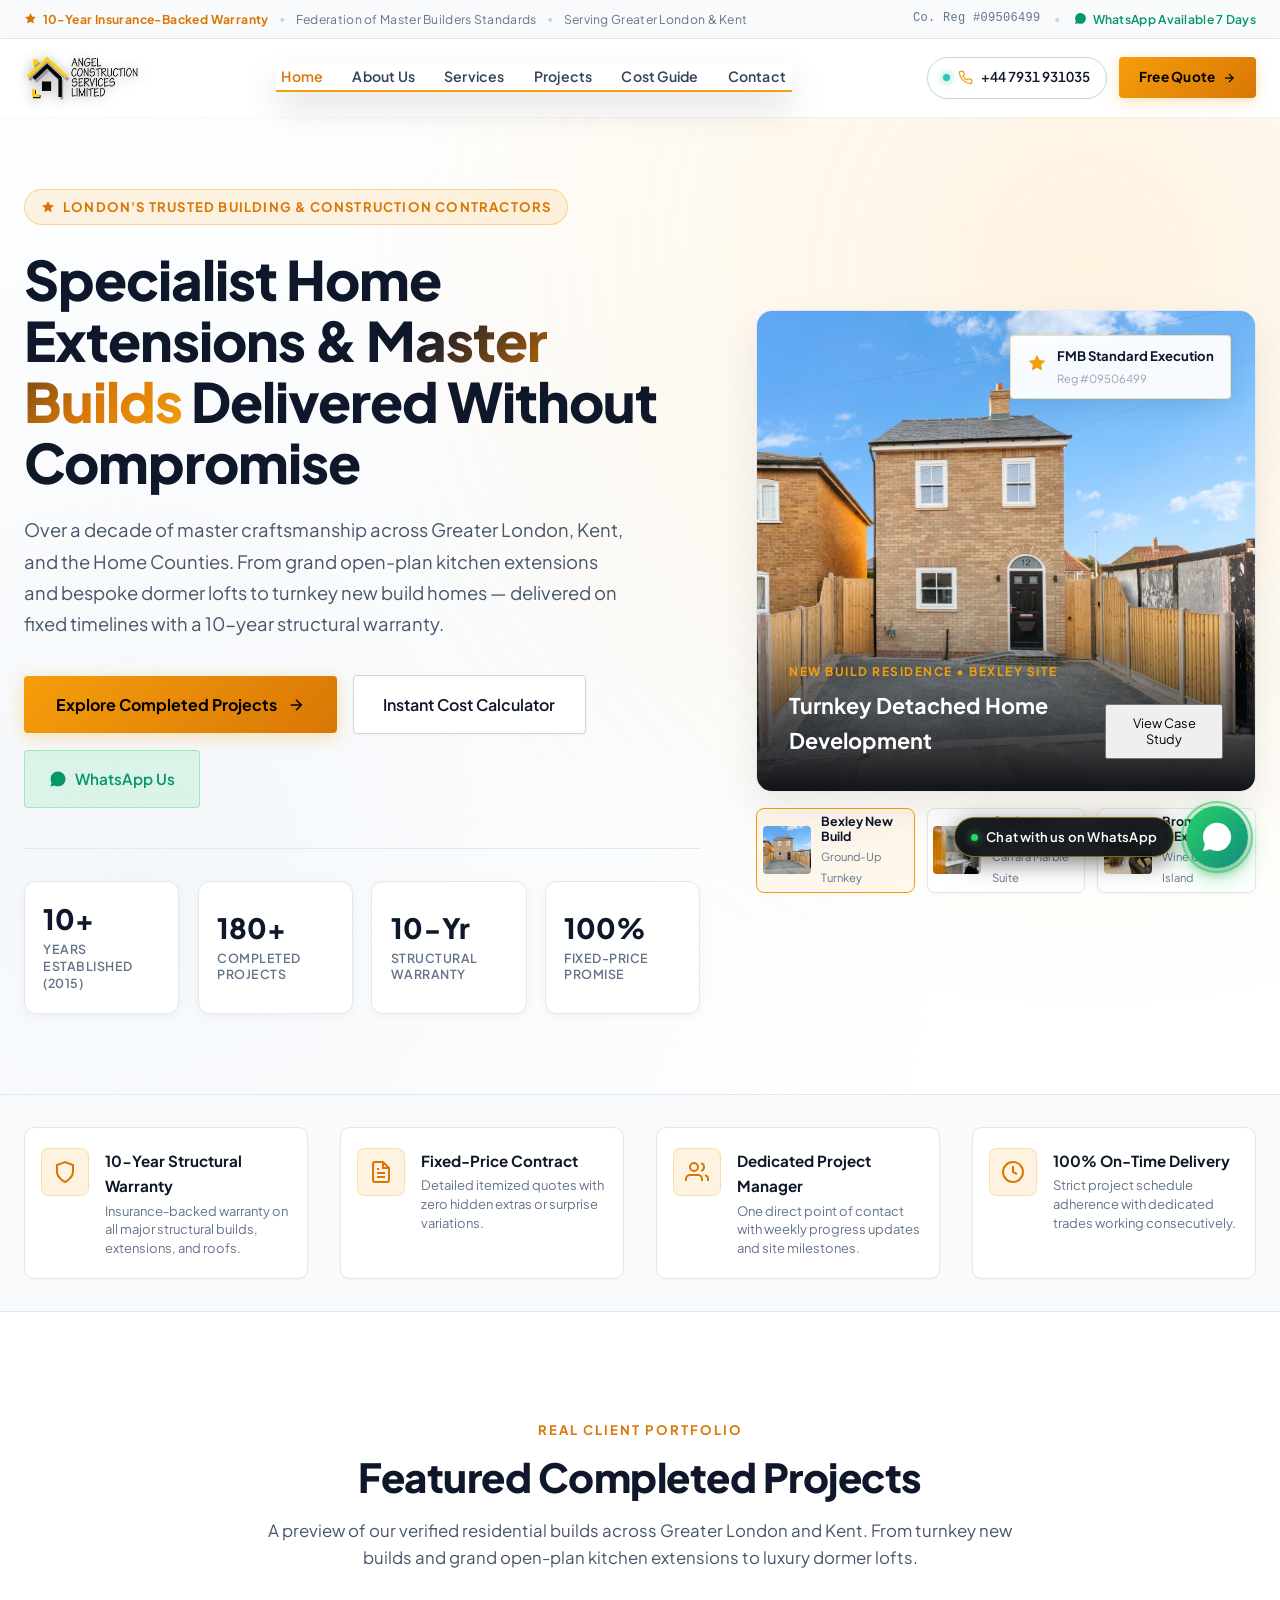
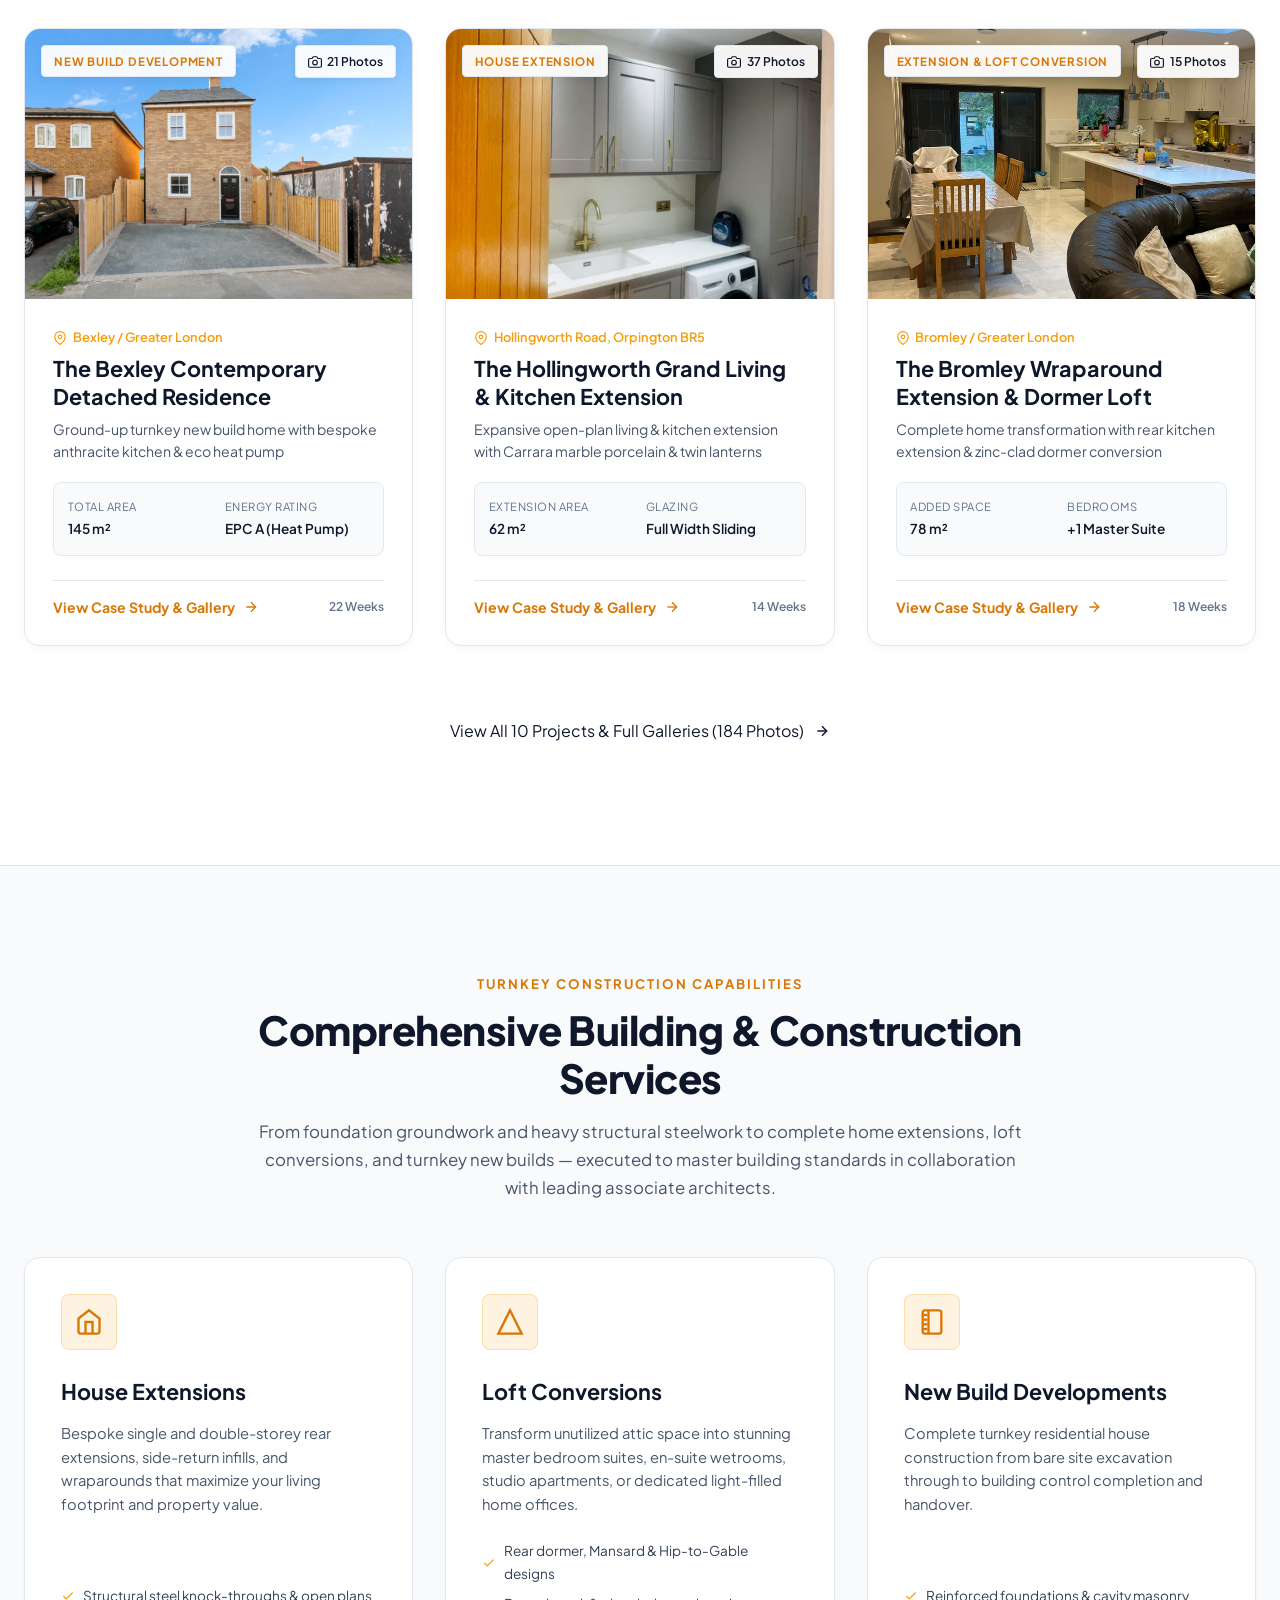
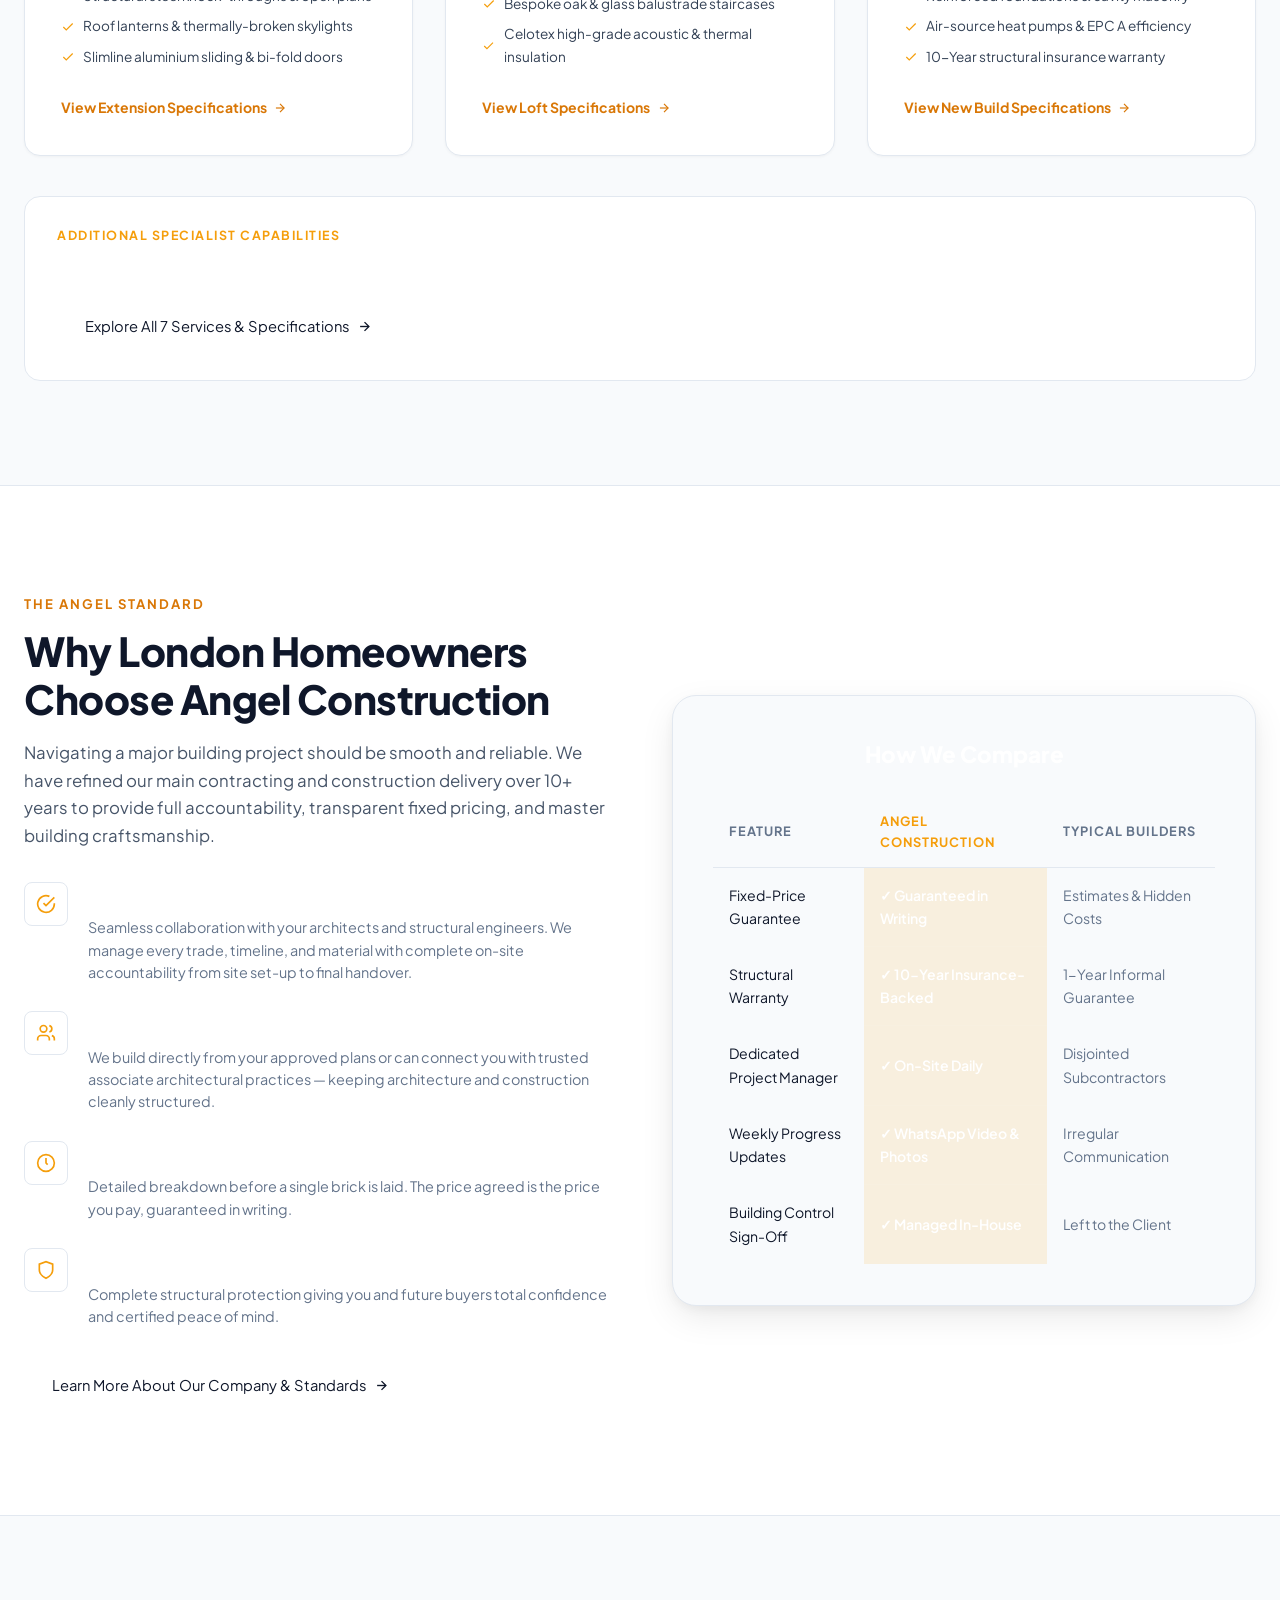
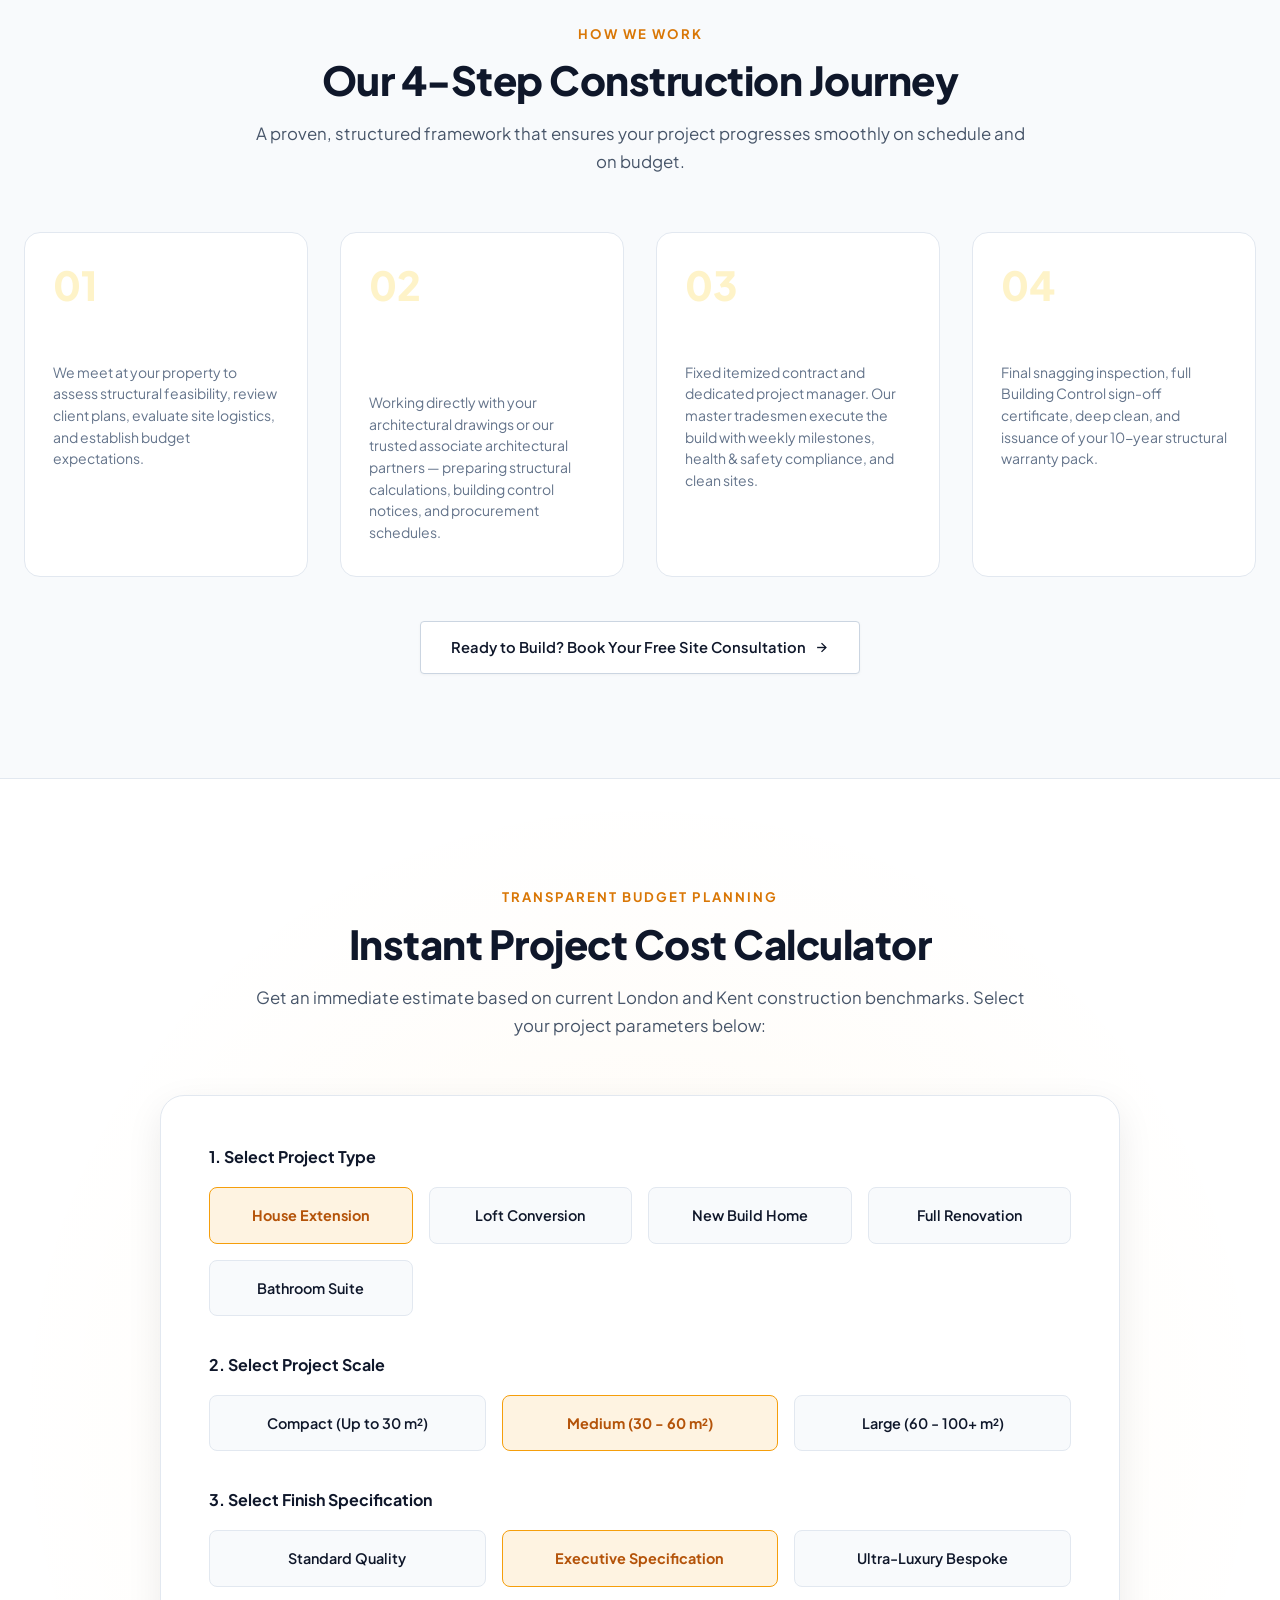
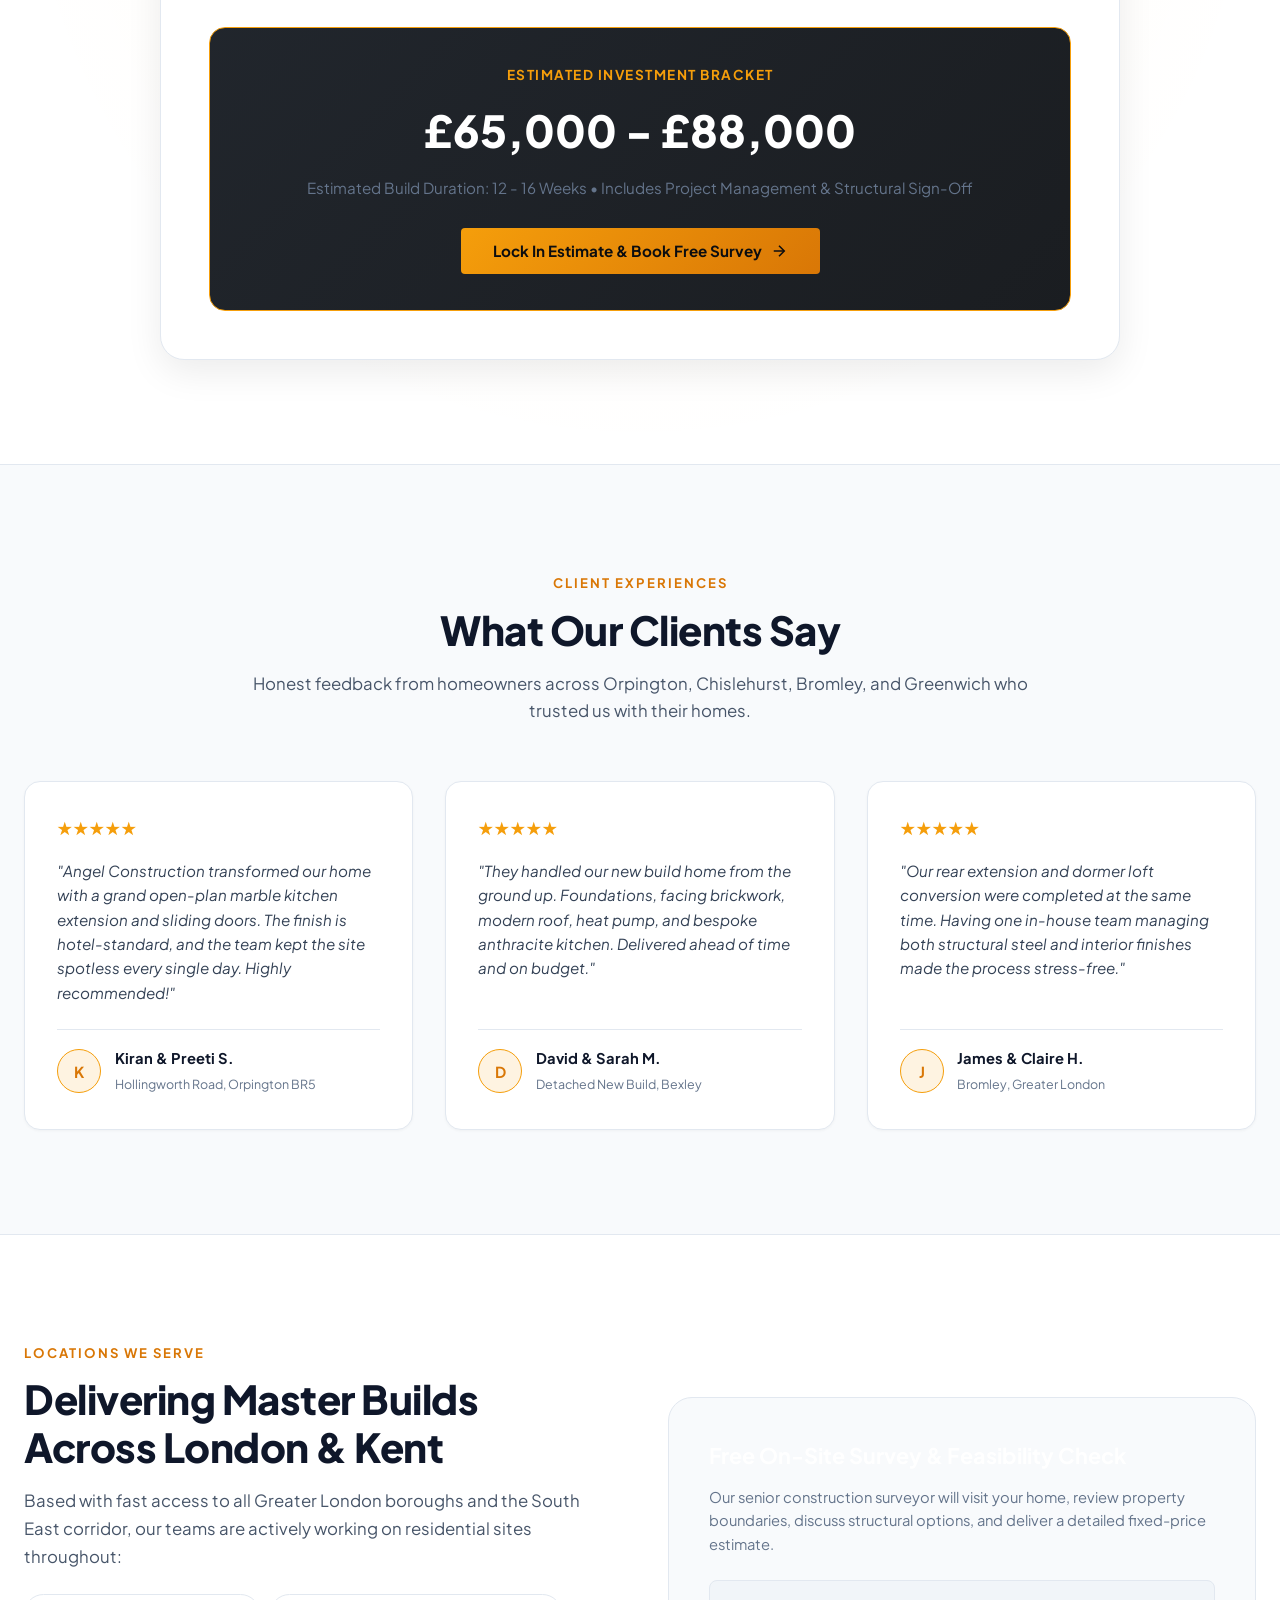
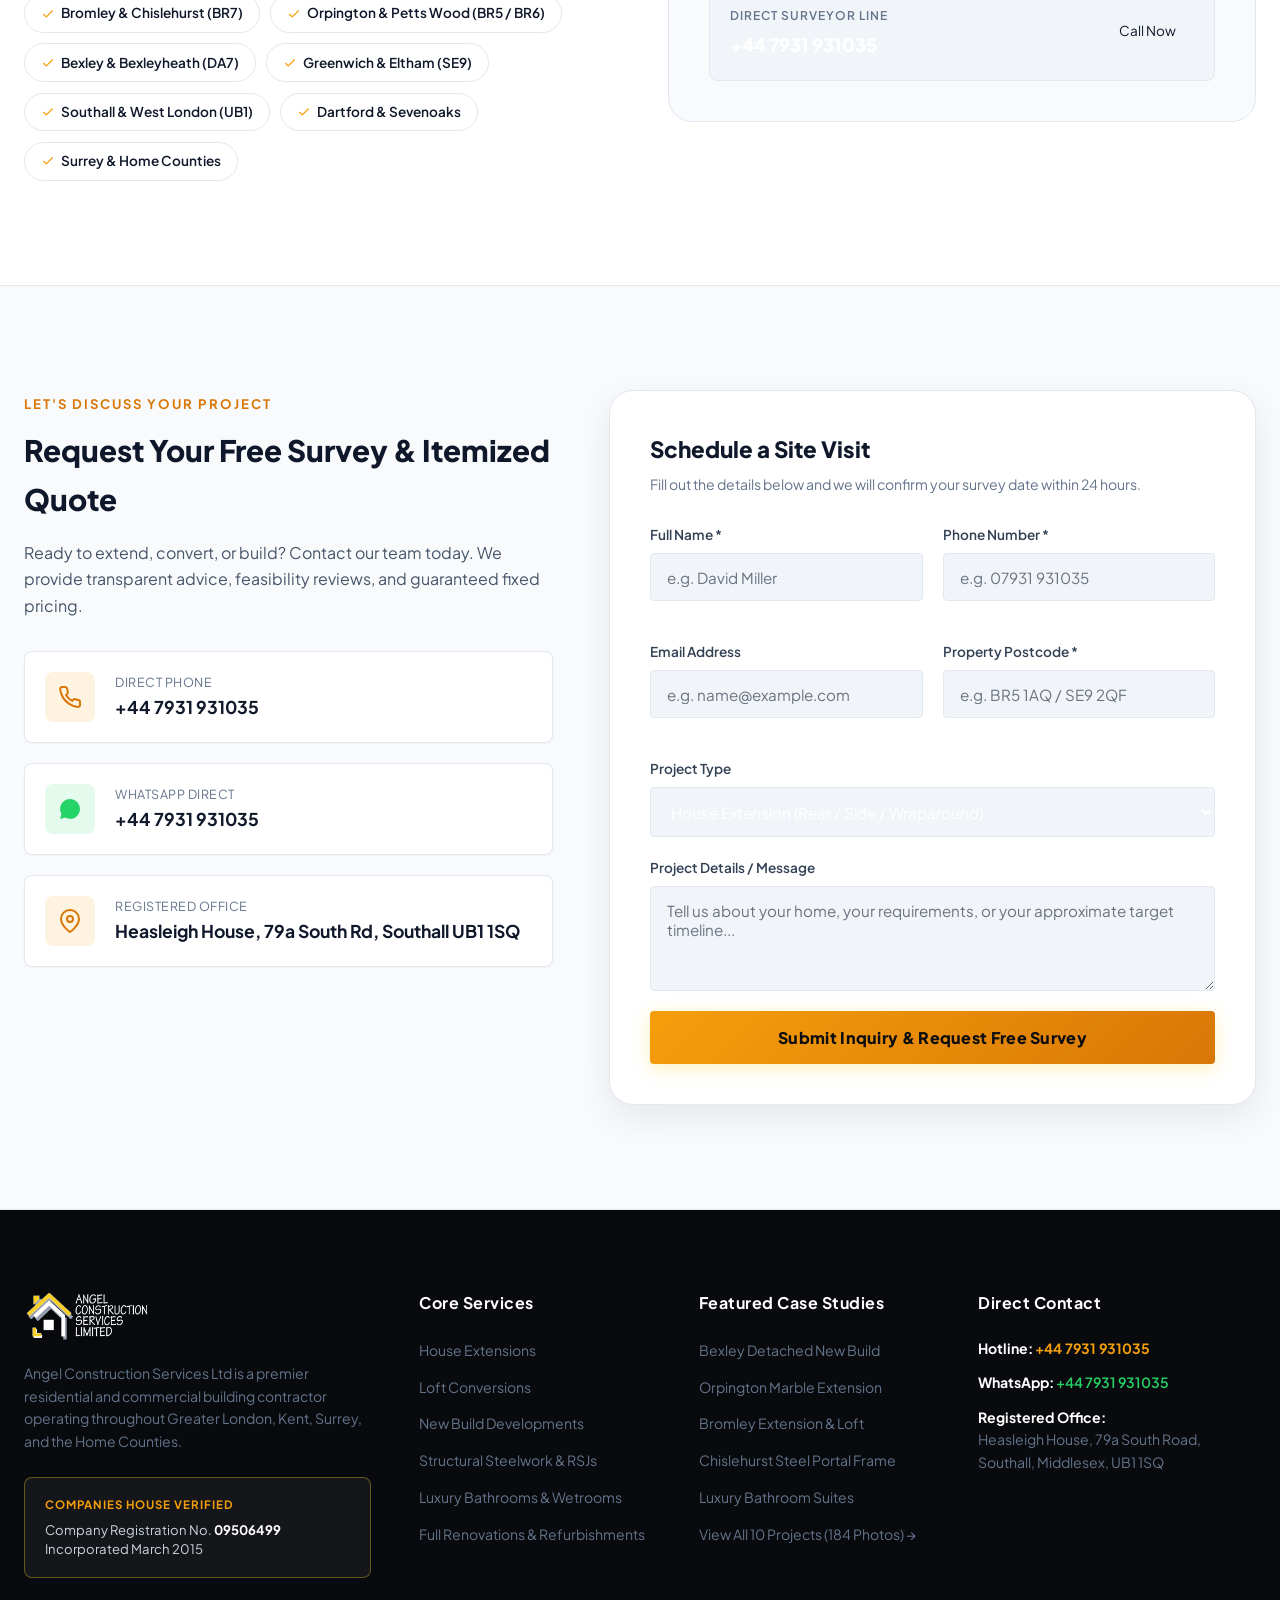
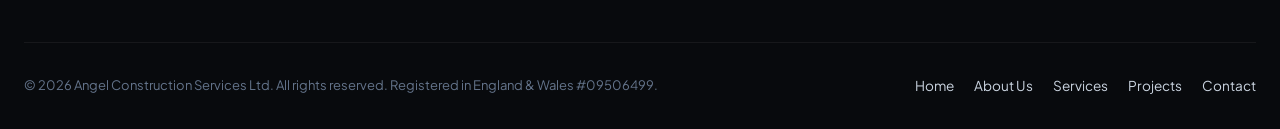
==== commit 3c2e381d: "Streamline homepage: show 3 featured projects with View All button to projects page and concise sect" ====
--- a/index.html
+++ b/index.html
@@ -285,32 +285,20 @@
   </section>
 
   <!-- ==========================================================================
-       CORE FEATURE: PROJECTS DIVIDED PROJECT-WISE
+       FEATURED PROJECTS (CURATED PREVIEW)
        ========================================================================== -->
   <section id="projects" class="section-pad projects-section">
     <div class="container-wide">
       <div class="section-head">
         <span class="section-subtitle">Real Client Portfolio</span>
-        <h2 class="section-title">Completed Projects (Divided Project-Wise)</h2>
+        <h2 class="section-title">Featured Completed Projects</h2>
         <p class="section-desc">
-          Browse our verified case studies across Greater London and Kent. Each project is documented from initial groundwork and structural masonry through to final luxury handover.
+          A preview of our verified residential builds across Greater London and Kent. From turnkey new builds and grand open-plan kitchen extensions to luxury dormer lofts.
         </p>
       </div>
 
-      <!-- Filter Buttons -->
-      <div class="project-filter-bar">
-        <button class="filter-btn active" data-filter="all">All Projects (10)</button>
-        <button class="filter-btn" data-filter="new-build">New Builds</button>
-        <button class="filter-btn" data-filter="extensions">House Extensions</button>
-        <button class="filter-btn" data-filter="lofts">Loft Conversions</button>
-        <button class="filter-btn" data-filter="bathrooms">Luxury Bathrooms</button>
-        <button class="filter-btn" data-filter="structural">Structural Steelwork</button>
-        <button class="filter-btn" data-filter="exterior">Driveways & Porches</button>
-        <button class="filter-btn" data-filter="renovations">Full Renovations</button>
-      </div>
-
-      <!-- Dynamic Projects Grid -->
-      <div class="projects-grid" id="projectsGrid">
+      <!-- Dynamic Projects Grid (Limited to 3 on Homepage) -->
+      <div class="projects-grid" id="projectsGrid" data-limit="3">
         <!-- Rendered dynamically by script.js from window.ANGEL_PROJECTS -->
       </div>
 
@@ -352,8 +340,8 @@
             <li><svg width="14" height="14" viewBox="0 0 24 24" fill="none" stroke="currentColor" stroke-width="2"><polyline points="20 6 9 17 4 12"></polyline></svg> Roof lanterns & thermally-broken skylights</li>
             <li><svg width="14" height="14" viewBox="0 0 24 24" fill="none" stroke="currentColor" stroke-width="2"><polyline points="20 6 9 17 4 12"></polyline></svg> Slimline aluminium sliding & bi-fold doors</li>
           </ul>
-          <a href="#contact" class="service-card-link">
-            <span>Inquire for Extension</span>
+          <a href="services.html#extensions" class="service-card-link">
+            <span>View Extension Specifications</span>
             <svg width="14" height="14" viewBox="0 0 24 24" fill="none" stroke="currentColor" stroke-width="2"><line x1="5" y1="12" x2="19" y2="12"></line><polyline points="12 5 19 12 12 19"></polyline></svg>
           </a>
         </article>
@@ -372,8 +360,8 @@
             <li><svg width="14" height="14" viewBox="0 0 24 24" fill="none" stroke="currentColor" stroke-width="2"><polyline points="20 6 9 17 4 12"></polyline></svg> Bespoke oak & glass balustrade staircases</li>
             <li><svg width="14" height="14" viewBox="0 0 24 24" fill="none" stroke="currentColor" stroke-width="2"><polyline points="20 6 9 17 4 12"></polyline></svg> Celotex high-grade acoustic & thermal insulation</li>
           </ul>
-          <a href="#contact" class="service-card-link">
-            <span>Inquire for Loft</span>
+          <a href="services.html#lofts" class="service-card-link">
+            <span>View Loft Specifications</span>
             <svg width="14" height="14" viewBox="0 0 24 24" fill="none" stroke="currentColor" stroke-width="2"><line x1="5" y1="12" x2="19" y2="12"></line><polyline points="12 5 19 12 12 19"></polyline></svg>
           </a>
         </article>
@@ -392,78 +380,24 @@
             <li><svg width="14" height="14" viewBox="0 0 24 24" fill="none" stroke="currentColor" stroke-width="2"><polyline points="20 6 9 17 4 12"></polyline></svg> Air-source heat pumps & EPC A efficiency</li>
             <li><svg width="14" height="14" viewBox="0 0 24 24" fill="none" stroke="currentColor" stroke-width="2"><polyline points="20 6 9 17 4 12"></polyline></svg> 10-Year structural insurance warranty</li>
           </ul>
-          <a href="#contact" class="service-card-link">
-            <span>Inquire for New Build</span>
+          <a href="services.html#new-builds" class="service-card-link">
+            <span>View New Build Specifications</span>
             <svg width="14" height="14" viewBox="0 0 24 24" fill="none" stroke="currentColor" stroke-width="2"><line x1="5" y1="12" x2="19" y2="12"></line><polyline points="12 5 19 12 12 19"></polyline></svg>
           </a>
         </article>
-
-        <!-- Service 4: Structural Engineering & Steelwork -->
-        <article class="service-card">
-          <div class="service-icon-box">
-            <svg width="28" height="28" viewBox="0 0 24 24" fill="none" stroke="currentColor" stroke-width="2"><path d="M2 20h20"></path><path d="M5 20V8l7-5 7 5v12"></path><path d="M9 20v-6h6v6"></path></svg>
-          </div>
-          <h3 class="service-card-title">Structural Steel & RSJ Beams</h3>
-          <p class="service-card-desc">
-            Heavy structural calculations, steel portal frame fabrication, chimney breast removal, and RSJ beam installations compliant with Eurocodes and Building Control.
-          </p>
-          <ul class="service-features-list">
-            <li><svg width="14" height="14" viewBox="0 0 24 24" fill="none" stroke="currentColor" stroke-width="2"><polyline points="20 6 9 17 4 12"></polyline></svg> Universal beam & column portal frames</li>
-            <li><svg width="14" height="14" viewBox="0 0 24 24" fill="none" stroke="currentColor" stroke-width="2"><polyline points="20 6 9 17 4 12"></polyline></svg> Temporary shoring & needle propping</li>
-            <li><svg width="14" height="14" viewBox="0 0 24 24" fill="none" stroke="currentColor" stroke-width="2"><polyline points="20 6 9 17 4 12"></polyline></svg> Structural engineer calculations & sign-off</li>
-          </ul>
-          <a href="#contact" class="service-card-link">
-            <span>Inquire for Structural Work</span>
-            <svg width="14" height="14" viewBox="0 0 24 24" fill="none" stroke="currentColor" stroke-width="2"><line x1="5" y1="12" x2="19" y2="12"></line><polyline points="12 5 19 12 12 19"></polyline></svg>
-          </a>
-        </article>
-
-        <!-- Service 5: Designer Bathrooms & Wetrooms -->
-        <article class="service-card">
-          <div class="service-icon-box">
-            <svg width="28" height="28" viewBox="0 0 24 24" fill="none" stroke="currentColor" stroke-width="2"><path d="M9 6 6.5 3.5a1.5 1.5 0 0 0-1-.5C4.67 3 4 3.67 4 4.5V17a4 4 0 0 0 4 4h8a4 4 0 0 0 4-4V4.5c0-.83-.67-1.5-1.5-1.5-.38 0-.74.15-1 .5L15 6"></path></svg>
-          </div>
-          <h3 class="service-card-title">Luxury Bathrooms & Wetrooms</h3>
-          <p class="service-card-desc">
-            Spa-grade bathroom remodeling with Italian marble porcelain, brushed brass tapware, frameless walk-in rainfall showers, and freestanding soaking tubs.
-          </p>
-          <ul class="service-features-list">
-            <li><svg width="14" height="14" viewBox="0 0 24 24" fill="none" stroke="currentColor" stroke-width="2"><polyline points="20 6 9 17 4 12"></polyline></svg> 100% Watertight tanking membranes</li>
-            <li><svg width="14" height="14" viewBox="0 0 24 24" fill="none" stroke="currentColor" stroke-width="2"><polyline points="20 6 9 17 4 12"></polyline></svg> Recessed illuminated niches & LED mirrors</li>
-            <li><svg width="14" height="14" viewBox="0 0 24 24" fill="none" stroke="currentColor" stroke-width="2"><polyline points="20 6 9 17 4 12"></polyline></svg> Wall-hung sanitaryware & concealed cisterns</li>
-          </ul>
-          <a href="#contact" class="service-card-link">
-            <span>Inquire for Bathrooms</span>
-            <svg width="14" height="14" viewBox="0 0 24 24" fill="none" stroke="currentColor" stroke-width="2"><line x1="5" y1="12" x2="19" y2="12"></line><polyline points="12 5 19 12 12 19"></polyline></svg>
-          </a>
-        </article>
-
-        <!-- Service 6: Driveways, Porches & Landscaping -->
-        <article class="service-card">
-          <div class="service-icon-box">
-            <svg width="28" height="28" viewBox="0 0 24 24" fill="none" stroke="currentColor" stroke-width="2"><path d="M12 22s8-4 8-10V5l-8-3-8 3v7c0 6 8 10 8 10z"></path></svg>
-          </div>
-          <h3 class="service-card-title">Driveways, Porches & Patios</h3>
-          <p class="service-card-desc">
-            Transform curb appeal with brickwork gable front porches, electric roller shutter garage conversions, Marshalls block paving, and porcelain outdoor terraces.
-          </p>
-          <ul class="service-features-list">
-            <li><svg width="14" height="14" viewBox="0 0 24 24" fill="none" stroke="currentColor" stroke-width="2"><polyline points="20 6 9 17 4 12"></polyline></svg> 45-Degree herringbone block paving & drainage</li>
-            <li><svg width="14" height="14" viewBox="0 0 24 24" fill="none" stroke="currentColor" stroke-width="2"><polyline points="20 6 9 17 4 12"></polyline></svg> Automated insulated roller garage doors</li>
-            <li><svg width="14" height="14" viewBox="0 0 24 24" fill="none" stroke="currentColor" stroke-width="2"><polyline points="20 6 9 17 4 12"></polyline></svg> Outdoor porcelain tiling & boundary walls</li>
-          </ul>
-          <a href="#contact" class="service-card-link">
-            <span>Inquire for Driveways & Porch</span>
-            <svg width="14" height="14" viewBox="0 0 24 24" fill="none" stroke="currentColor" stroke-width="2"><line x1="5" y1="12" x2="19" y2="12"></line><polyline points="12 5 19 12 12 19"></polyline></svg>
-          </a>
-        </article>
-      </div>
-
-      <!-- Explore Detailed Services Button -->
-      <div style="text-align: center; margin-top: 3.5rem;">
-        <a href="services.html" class="btn-hero-secondary" style="padding: 0.95rem 2rem; font-size: 0.95rem; display: inline-flex; align-items: center; gap: 0.5rem;">
-          <span>Explore All 7 Detailed Building Services & Specifications</span>
-          <svg width="16" height="16" viewBox="0 0 24 24" fill="none" stroke="currentColor" stroke-width="2.2"><line x1="5" y1="12" x2="19" y2="12"></line><polyline points="12 5 19 12 12 19"></polyline></svg>
+      </div>
+
+      <!-- Additional Specialist Capabilities Banner -->
+      <div class="services-more-strip" style="margin-top: 2.5rem; background: var(--bg-card); border: 1px solid var(--border-dark); border-radius: var(--radius-lg); padding: 1.75rem 2rem; display: flex; align-items: center; justify-content: space-between; flex-wrap: wrap; gap: 1.5rem;">
+        <div>
+          <span style="font-size: 0.78rem; text-transform: uppercase; letter-spacing: 1.5px; color: var(--accent-gold); font-weight: 700; display: block; margin-bottom: 0.35rem;">Additional Specialist Capabilities</span>
+          <p style="margin: 0; font-size: 0.95rem; color: #fff; font-weight: 600;">
+            Structural Steelwork & RSJs • Luxury Bathrooms & Wetrooms • Driveways & Porches • Full Home Renovations
+          </p>
+        </div>
+        <a href="services.html" class="cta-btn-gold" style="padding: 0.85rem 1.75rem; font-size: 0.92rem; display: inline-flex; align-items: center; gap: 0.5rem; white-space: nowrap;">
+          <span>Explore All 7 Services & Specifications</span>
+          <svg width="15" height="15" viewBox="0 0 24 24" fill="none" stroke="currentColor" stroke-width="2.2"><line x1="5" y1="12" x2="19" y2="12"></line><polyline points="12 5 19 12 12 19"></polyline></svg>
         </a>
       </div>
     </div>
@@ -521,6 +455,13 @@
               <p>Complete structural protection giving you and future buyers total confidence and certified peace of mind.</p>
             </div>
           </div>
+        </div>
+
+        <div style="margin-top: 2rem;">
+          <a href="about.html" class="cta-btn-gold" style="padding: 0.85rem 1.75rem; font-size: 0.92rem; display: inline-flex; align-items: center; gap: 0.5rem;">
+            <span>Learn More About Our Company & Standards</span>
+            <svg width="15" height="15" viewBox="0 0 24 24" fill="none" stroke="currentColor" stroke-width="2.2"><line x1="5" y1="12" x2="19" y2="12"></line><polyline points="12 5 19 12 12 19"></polyline></svg>
+          </a>
         </div>
       </div>
 
@@ -613,6 +554,13 @@
           </p>
         </div>
       </div>
+
+      <div style="text-align: center; margin-top: 2.75rem;">
+        <a href="contact.html" class="btn-hero-secondary" style="padding: 0.85rem 1.85rem; font-size: 0.92rem; display: inline-flex; align-items: center; gap: 0.5rem; font-weight: 600;">
+          <span>Ready to Build? Book Your Free Site Consultation</span>
+          <svg width="15" height="15" viewBox="0 0 24 24" fill="none" stroke="currentColor" stroke-width="2.2"><line x1="5" y1="12" x2="19" y2="12"></line><polyline points="12 5 19 12 12 19"></polyline></svg>
+        </a>
+      </div>
     </div>
   </section>
 
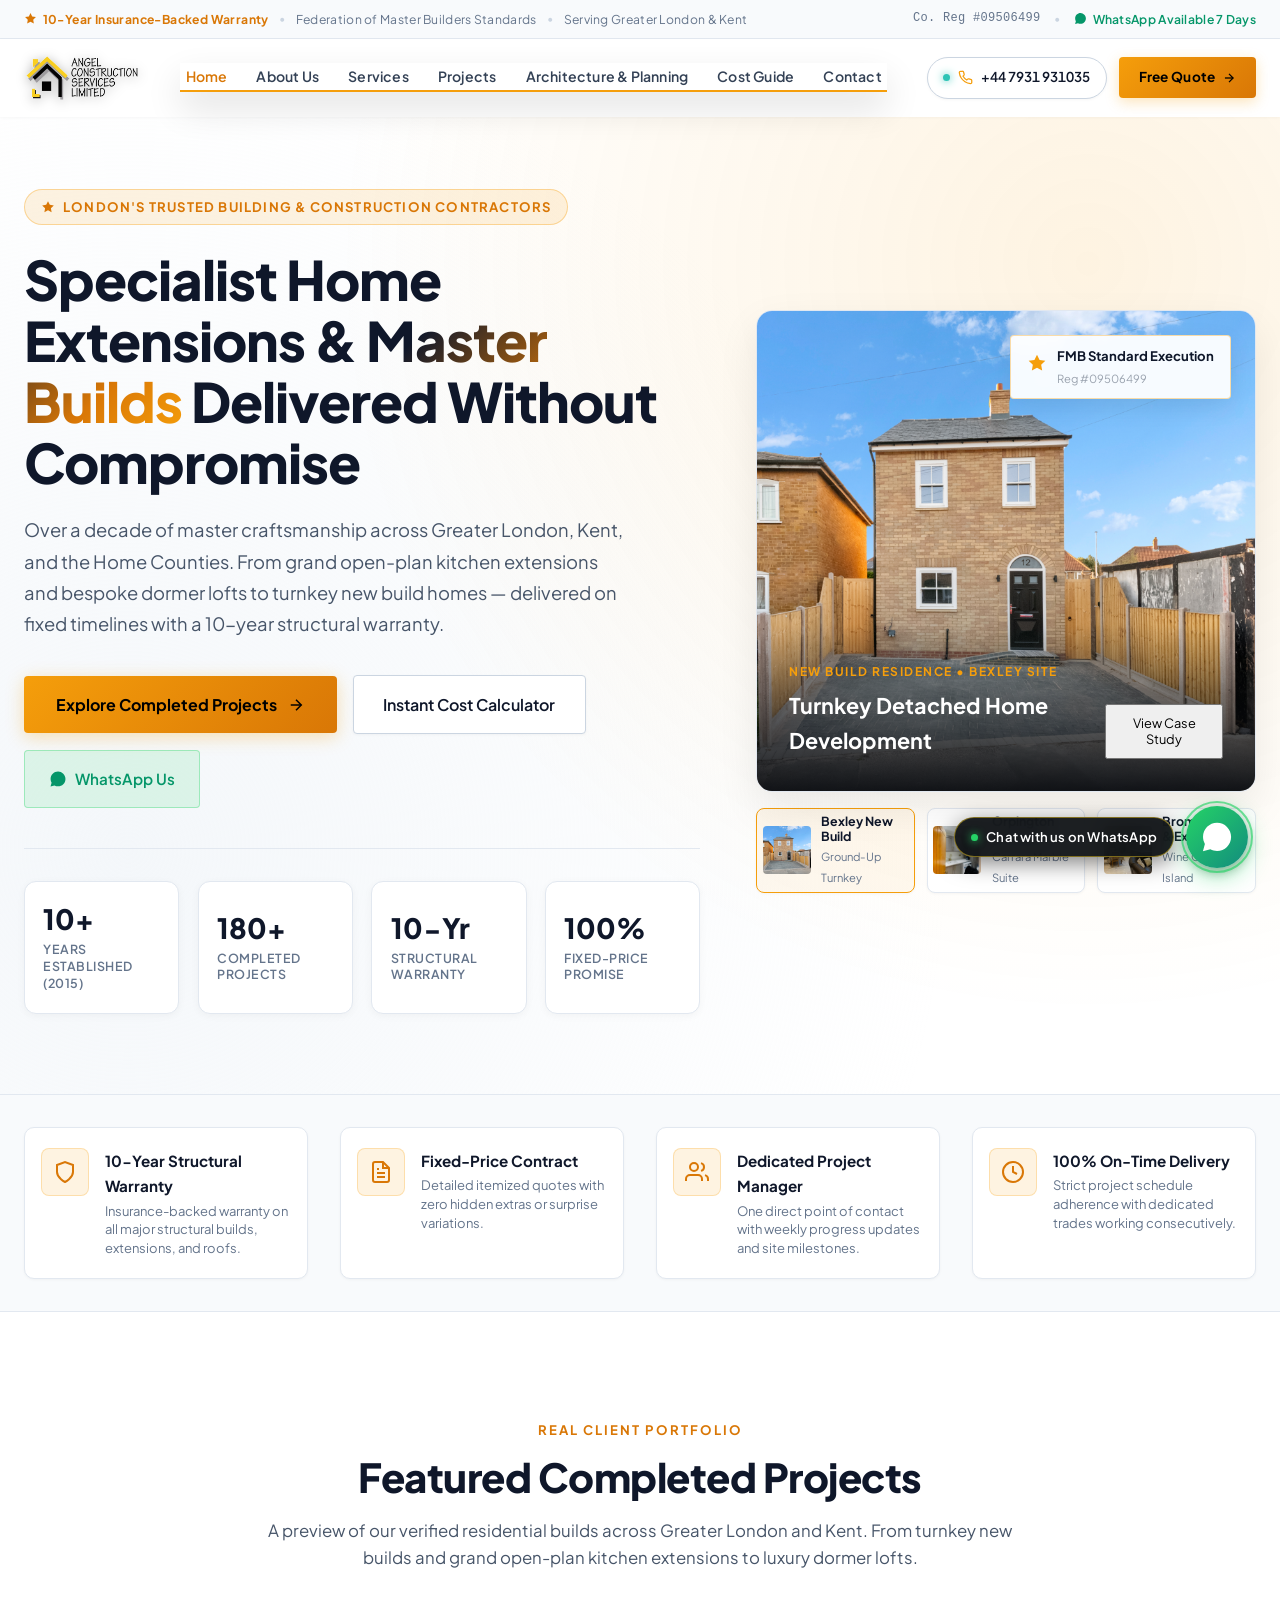
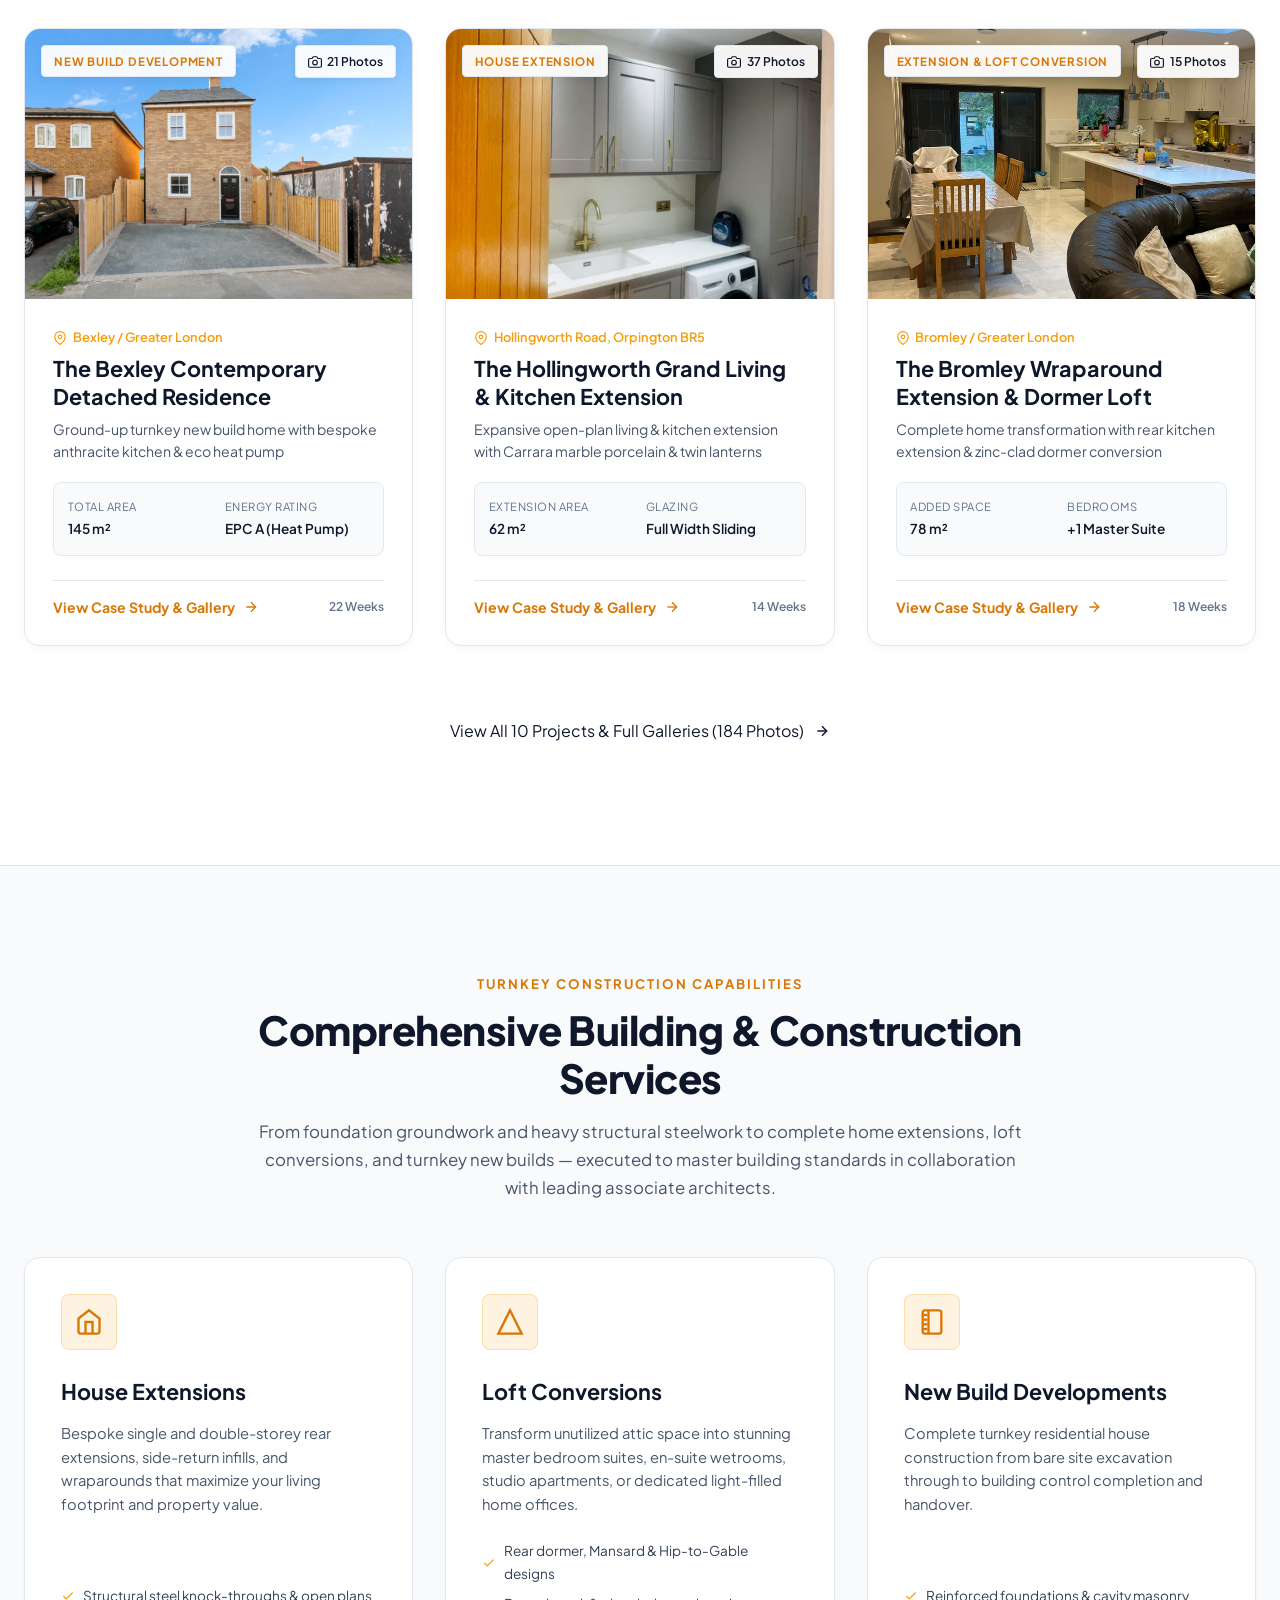
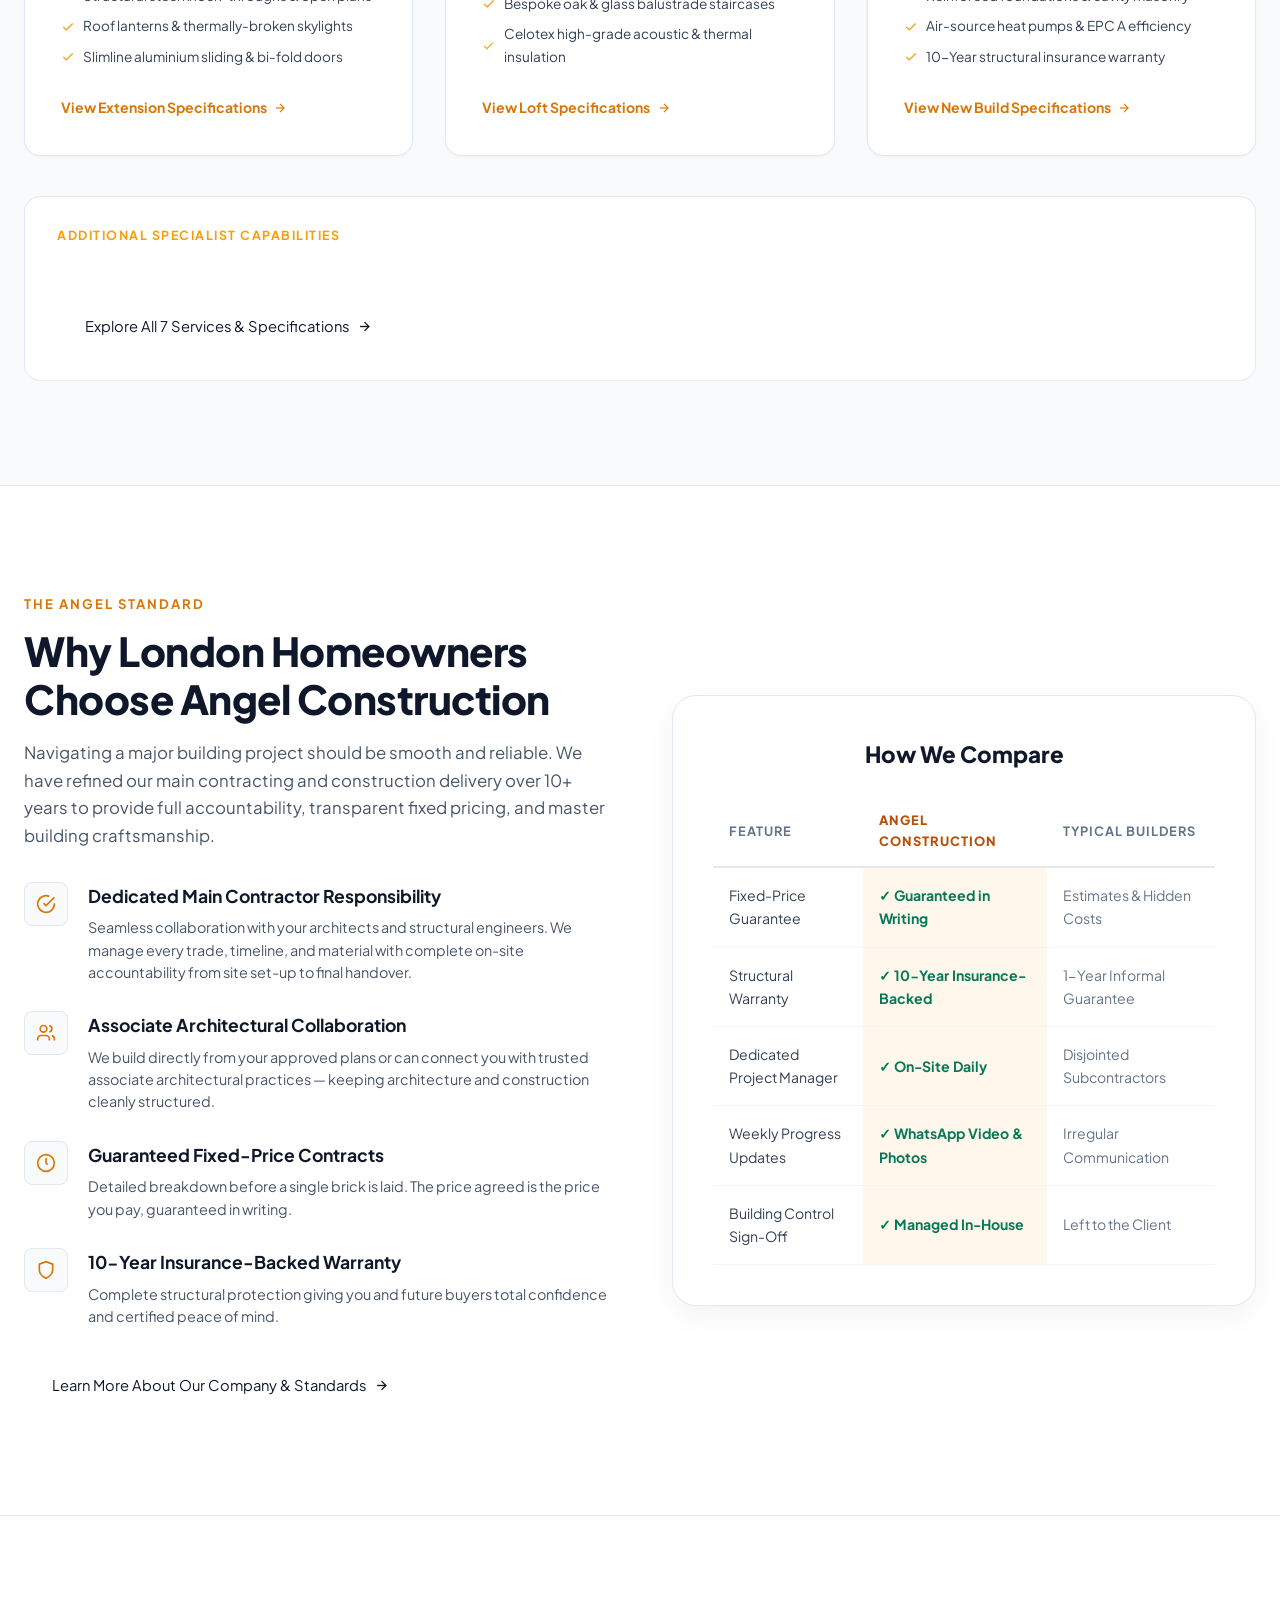
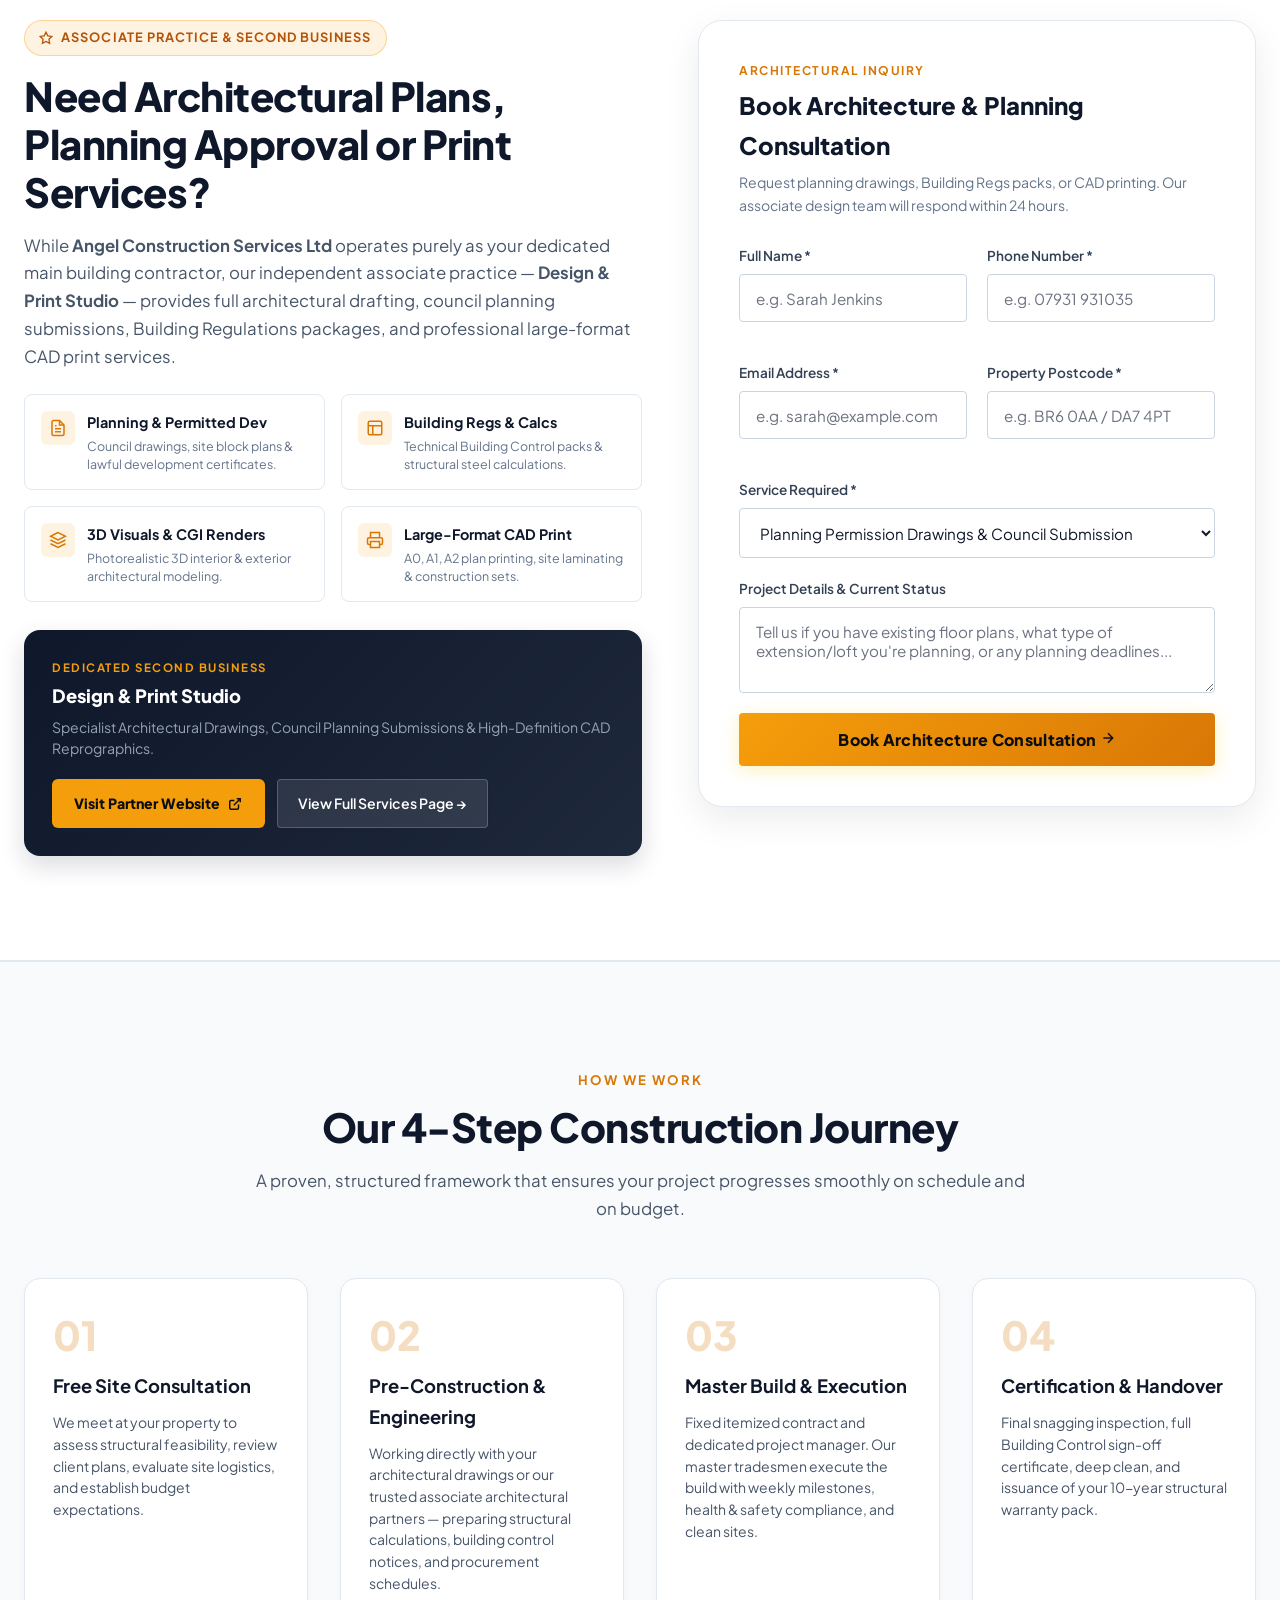
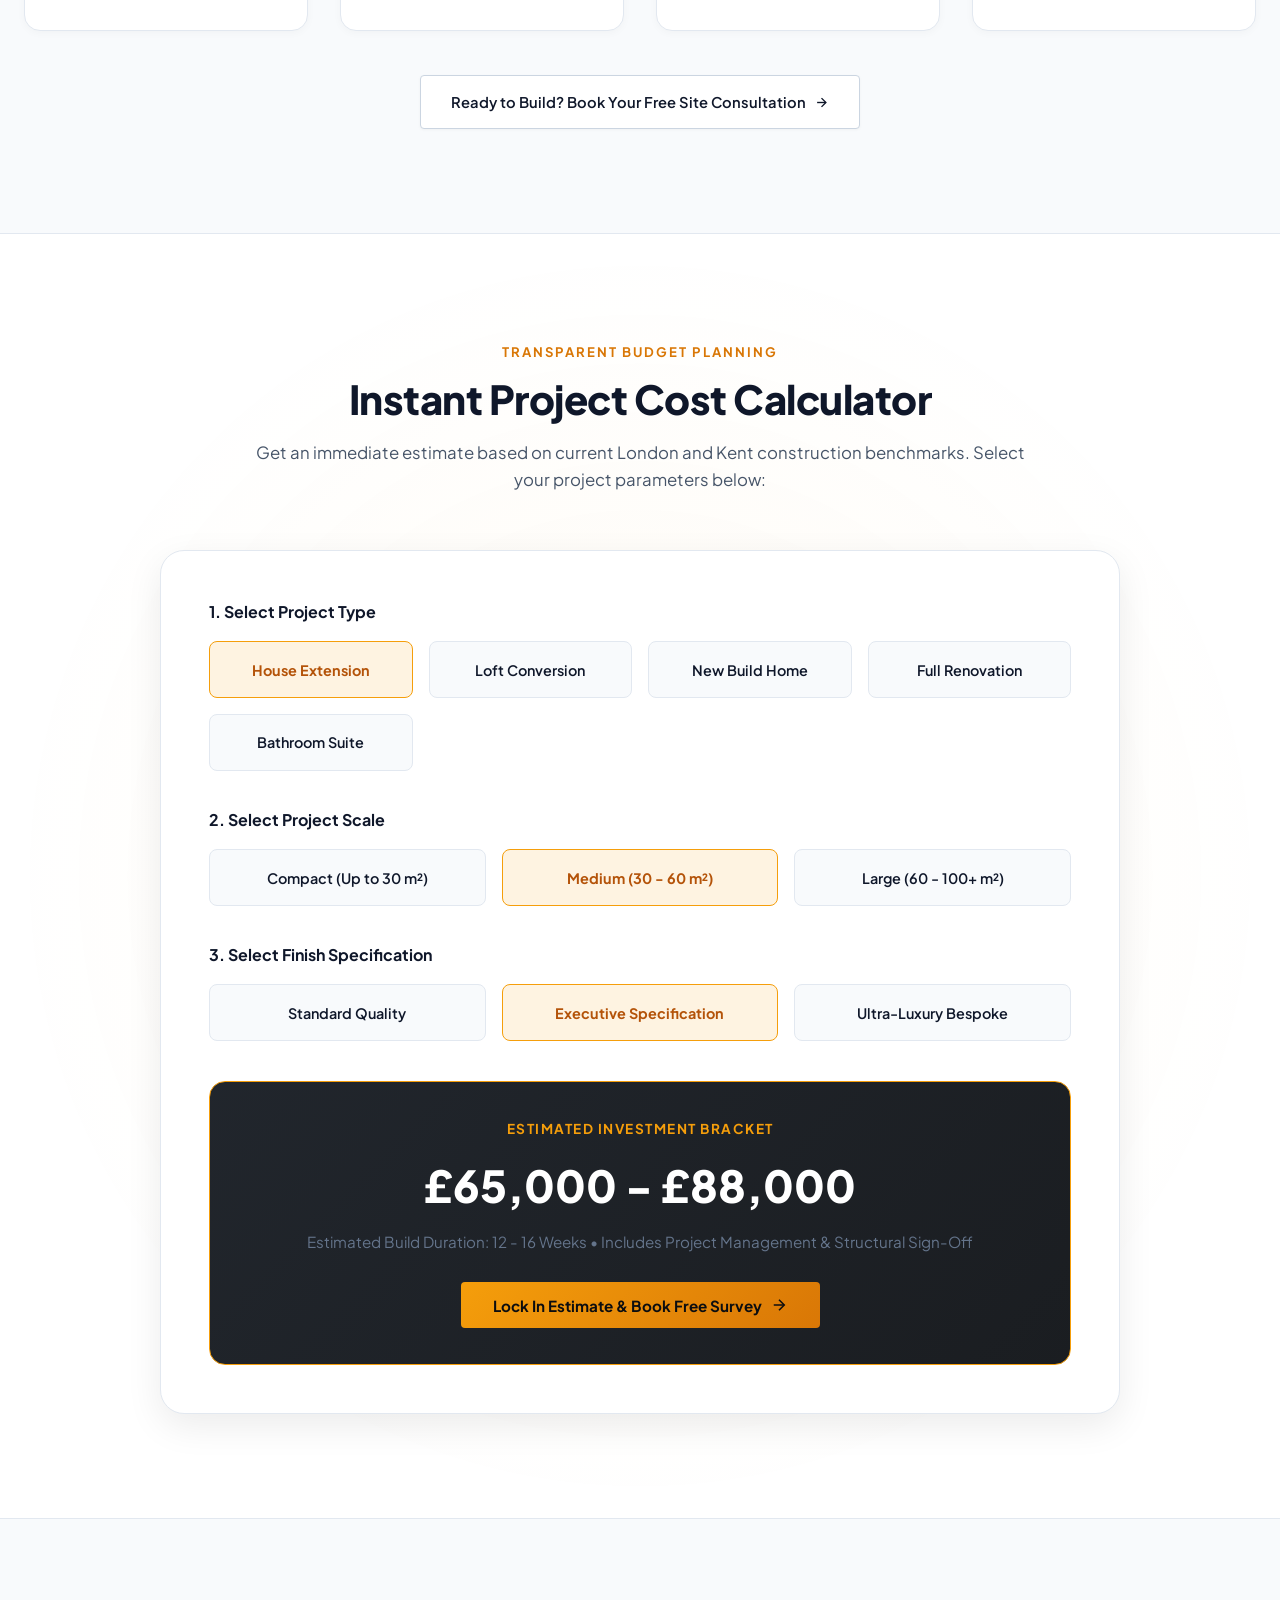
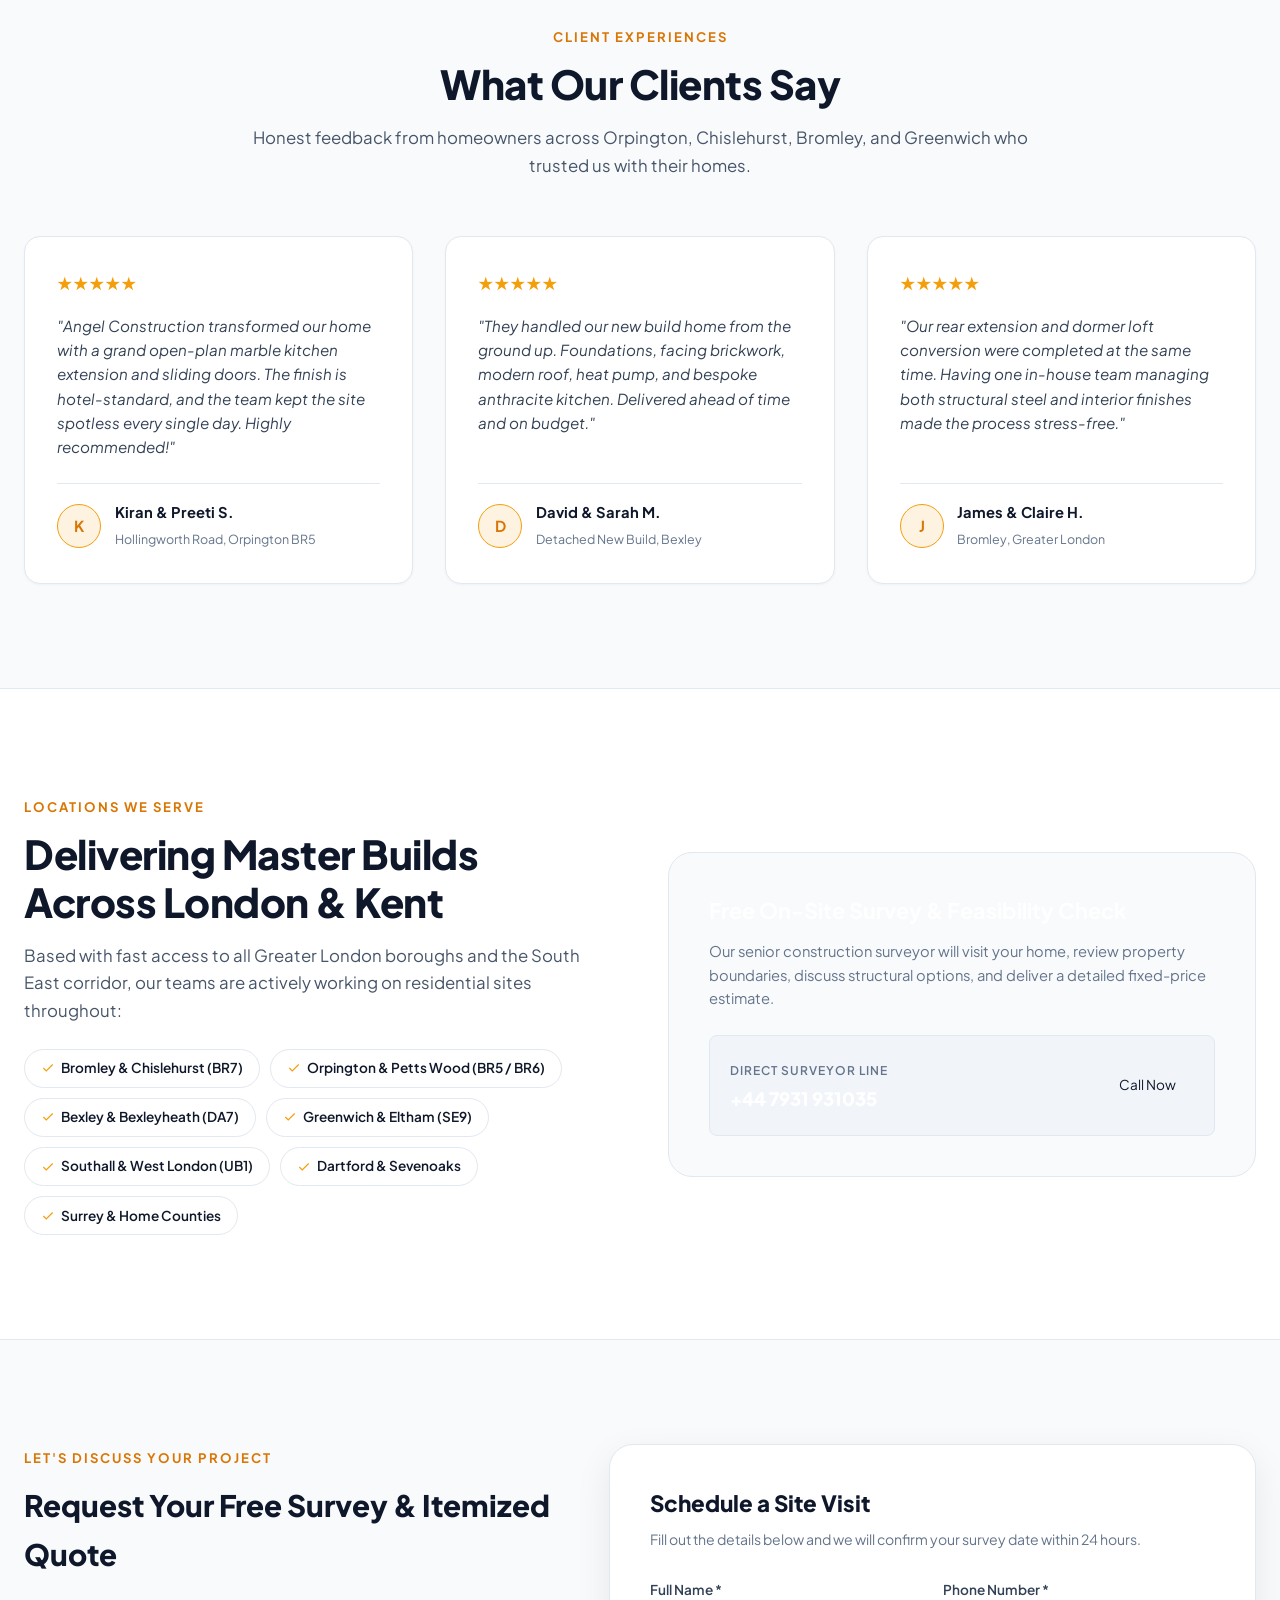
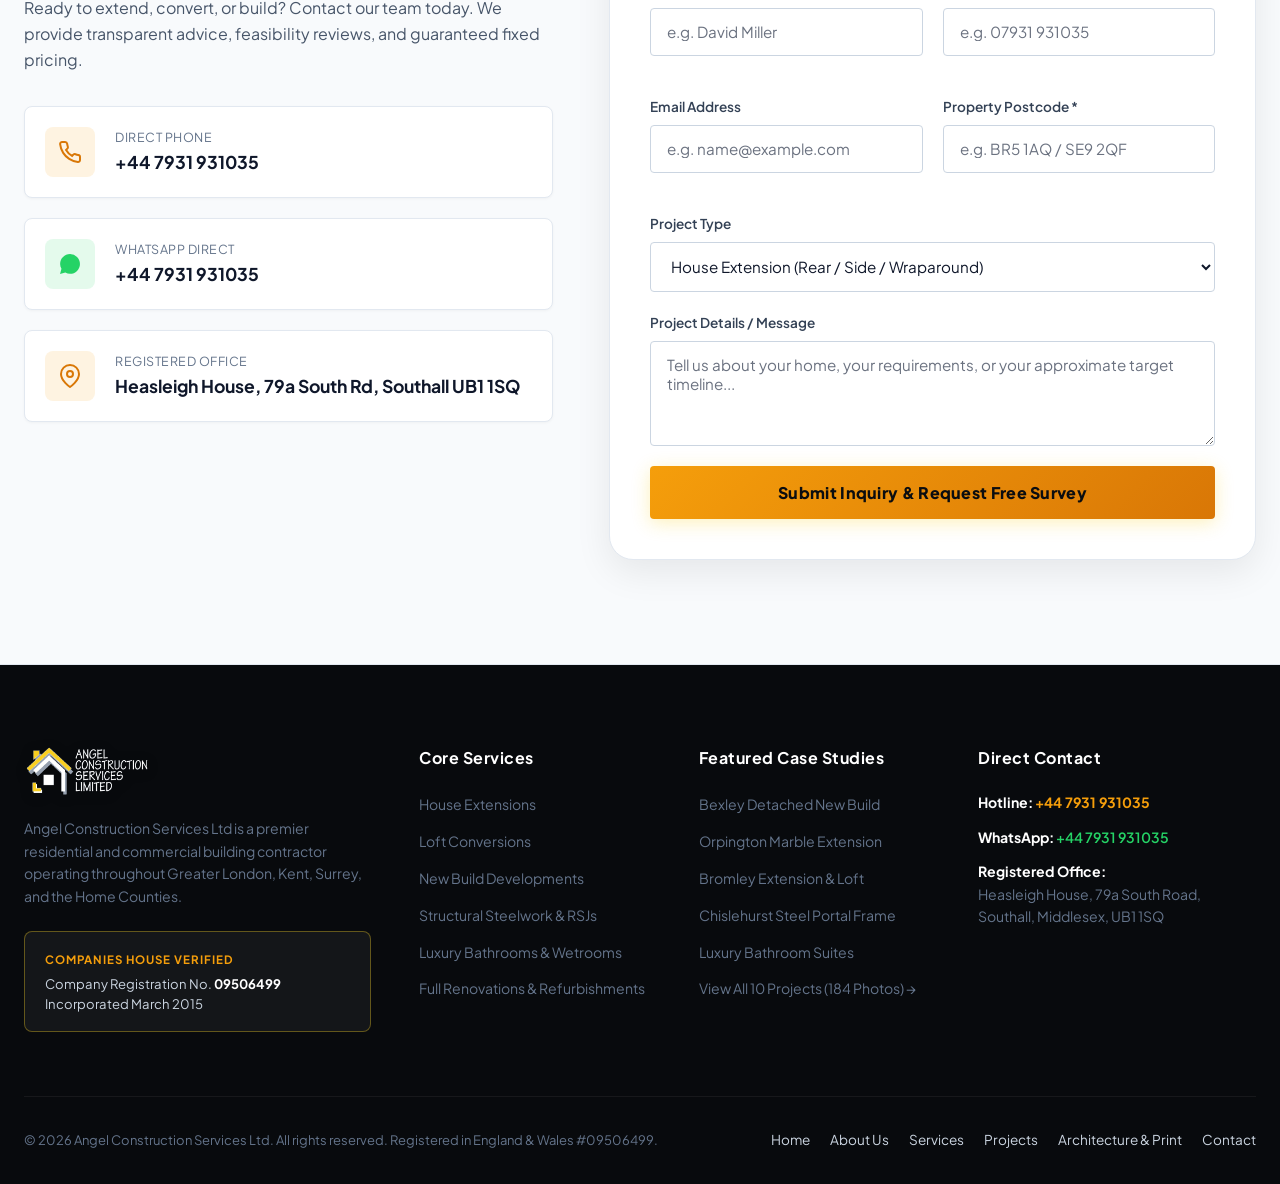
==== commit 0e6aa817: "Fix text visibility in Why Choose Us/comparison table and add dedicated Architecture, Design & Print" ====
--- a/index.html
+++ b/index.html
@@ -63,6 +63,7 @@
           <li><a href="about.html" class="nav-link">About Us</a></li>
           <li><a href="services.html" class="nav-link">Services</a></li>
           <li><a href="projects.html" class="nav-link">Projects</a></li>
+          <li><a href="architecture.html" class="nav-link">Architecture & Planning</a></li>
           <li><a href="index.html#calculator" class="nav-link">Cost Guide</a></li>
           <li><a href="contact.html" class="nav-link">Contact</a></li>
         </ul>
@@ -509,6 +510,144 @@
   </section>
 
   <!-- ==========================================================================
+       ASSOCIATE ARCHITECTURE, DESIGN & PRINT PARTNER SECTION
+       ========================================================================== -->
+  <section id="architecture" class="section-pad arch-partner-section">
+    <div class="container-wide">
+      <div class="arch-layout-grid">
+        <!-- Left: Information & Sister Business Showcase -->
+        <div class="arch-partner-info">
+          <div class="arch-badge-partner">
+            <svg width="14" height="14" viewBox="0 0 24 24" fill="none" stroke="currentColor" stroke-width="2.2"><path d="M12 2l3.09 6.26L22 9.27l-5 4.87 1.18 6.88L12 17.77l-6.18 3.25L7 14.14 2 9.27l6.91-1.01L12 2z"></path></svg>
+            <span>Associate Practice & Second Business</span>
+          </div>
+          <h2 class="section-title" style="margin-bottom: 1rem;">Need Architectural Plans, Planning Approval or Print Services?</h2>
+          <p class="section-desc" style="margin-bottom: 1.5rem; text-align: left;">
+            While <strong>Angel Construction Services Ltd</strong> operates purely as your dedicated main building contractor, our independent associate practice — <strong>Design & Print Studio</strong> — provides full architectural drafting, council planning submissions, Building Regulations packages, and professional large-format CAD print services.
+          </p>
+
+          <!-- 4 Mini Capabilities -->
+          <div class="arch-capabilities-mini">
+            <div class="arch-cap-pill">
+              <div class="arch-cap-icon">
+                <svg width="18" height="18" viewBox="0 0 24 24" fill="none" stroke="currentColor" stroke-width="2"><path d="M14 2H6a2 2 0 0 0-2 2v16a2 2 0 0 0 2 2h12a2 2 0 0 0 2-2V8z"></path><polyline points="14 2 14 8 20 8"></polyline><line x1="16" y1="13" x2="8" y2="13"></line><line x1="16" y1="17" x2="8" y2="17"></line><polyline points="10 9 9 9 8 9"></polyline></svg>
+              </div>
+              <div class="arch-cap-info">
+                <h5>Planning & Permitted Dev</h5>
+                <p>Council drawings, site block plans & lawful development certificates.</p>
+              </div>
+            </div>
+
+            <div class="arch-cap-pill">
+              <div class="arch-cap-icon">
+                <svg width="18" height="18" viewBox="0 0 24 24" fill="none" stroke="currentColor" stroke-width="2"><rect x="3" y="3" width="18" height="18" rx="2" ry="2"></rect><line x1="3" y1="9" x2="21" y2="9"></line><line x1="9" y1="21" x2="9" y2="9"></line></svg>
+              </div>
+              <div class="arch-cap-info">
+                <h5>Building Regs & Calcs</h5>
+                <p>Technical Building Control packs & structural steel calculations.</p>
+              </div>
+            </div>
+
+            <div class="arch-cap-pill">
+              <div class="arch-cap-icon">
+                <svg width="18" height="18" viewBox="0 0 24 24" fill="none" stroke="currentColor" stroke-width="2"><polygon points="12 2 2 7 12 12 22 7 12 2"></polygon><polyline points="2 17 12 22 22 17"></polyline><polyline points="2 12 12 17 22 12"></polyline></svg>
+              </div>
+              <div class="arch-cap-info">
+                <h5>3D Visuals & CGI Renders</h5>
+                <p>Photorealistic 3D interior & exterior architectural modeling.</p>
+              </div>
+            </div>
+
+            <div class="arch-cap-pill">
+              <div class="arch-cap-icon">
+                <svg width="18" height="18" viewBox="0 0 24 24" fill="none" stroke="currentColor" stroke-width="2"><polyline points="6 9 6 2 18 2 18 9"></polyline><path d="M6 18H4a2 2 0 0 1-2-2v-5a2 2 0 0 1 2-2h16a2 2 0 0 1 2 2v5a2 2 0 0 1-2 2h-2"></path><rect x="6" y="14" width="12" height="8"></rect></svg>
+              </div>
+              <div class="arch-cap-info">
+                <h5>Large-Format CAD Print</h5>
+                <p>A0, A1, A2 plan printing, site laminating & construction sets.</p>
+              </div>
+            </div>
+          </div>
+
+          <!-- Highlight Card for Second Business (Design & Print) with Visit Website Button -->
+          <div class="arch-sister-highlight">
+            <div>
+              <span style="font-size: 0.72rem; text-transform: uppercase; letter-spacing: 1.5px; color: var(--accent-gold); font-weight: 700; display: block; margin-bottom: 0.25rem;">Dedicated Second Business</span>
+              <h4>Design & Print Studio</h4>
+              <p>Specialist Architectural Drawings, Council Planning Submissions & High-Definition CAD Reprographics.</p>
+            </div>
+            <div style="display: flex; gap: 0.75rem; flex-wrap: wrap;">
+              <a href="https://designandprint.co.uk" target="_blank" rel="noopener noreferrer" class="btn-external-website">
+                <span>Visit Partner Website</span>
+                <svg width="14" height="14" viewBox="0 0 24 24" fill="none" stroke="currentColor" stroke-width="2.5"><path d="M18 13v6a2 2 0 0 1-2 2H5a2 2 0 0 1-2-2V8a2 2 0 0 1 2-2h6"></path><polyline points="15 3 21 3 21 9"></polyline><line x1="10" y1="14" x2="21" y2="3"></line></svg>
+              </a>
+              <a href="architecture.html" class="btn-hero-secondary" style="padding: 0.75rem 1.25rem; font-size: 0.88rem; background: rgba(255,255,255,0.1); border-color: rgba(255,255,255,0.2); color: #fff;">
+                <span>View Full Services Page →</span>
+              </a>
+            </div>
+          </div>
+        </div>
+
+        <!-- Right: Architecture Booking Form -->
+        <div class="arch-booking-box">
+          <span style="font-size: 0.75rem; text-transform: uppercase; letter-spacing: 1.5px; color: var(--accent-gold-dark); font-weight: 700; display: block; margin-bottom: 0.35rem;">Architectural Inquiry</span>
+          <h3>Book Architecture & Planning Consultation</h3>
+          <p class="form-sub">Request planning drawings, Building Regs packs, or CAD printing. Our associate design team will respond within 24 hours.</p>
+
+          <form id="archBookingForm">
+            <div class="form-grid-2">
+              <div class="form-group">
+                <label for="archName">Full Name *</label>
+                <input type="text" id="archName" class="form-control" placeholder="e.g. Sarah Jenkins" required>
+              </div>
+              <div class="form-group">
+                <label for="archPhone">Phone Number *</label>
+                <input type="tel" id="archPhone" class="form-control" placeholder="e.g. 07931 931035" required>
+              </div>
+            </div>
+
+            <div class="form-grid-2">
+              <div class="form-group">
+                <label for="archEmail">Email Address *</label>
+                <input type="email" id="archEmail" class="form-control" placeholder="e.g. sarah@example.com" required>
+              </div>
+              <div class="form-group">
+                <label for="archPostcode">Property Postcode *</label>
+                <input type="text" id="archPostcode" class="form-control" placeholder="e.g. BR6 0AA / DA7 4PT" required>
+              </div>
+            </div>
+
+            <div class="form-group">
+              <label for="archService">Service Required *</label>
+              <select id="archService" class="form-control" required>
+                <option value="planning">Planning Permission Drawings & Council Submission</option>
+                <option value="permitted-dev">Permitted Development / Certificate of Lawfulness</option>
+                <option value="building-regs">Building Regulations Full Technical Pack</option>
+                <option value="structural-calcs">Structural Engineering & RSJ Steel Calculations</option>
+                <option value="3d-visuals">3D Architectural Visualizations & CGI Concepts</option>
+                <option value="cad-printing">Large-Format Architectural CAD Printing (A0 - A3)</option>
+                <option value="complete-package">Complete Architecture + Planning + Building Regs Package</option>
+              </select>
+            </div>
+
+            <div class="form-group">
+              <label for="archNotes">Project Details & Current Status</label>
+              <textarea id="archNotes" rows="3" class="form-control" placeholder="Tell us if you have existing floor plans, what type of extension/loft you're planning, or any planning deadlines..."></textarea>
+            </div>
+
+            <button type="submit" class="btn-form-submit btn-arch-submit">
+              <span>Book Architecture Consultation</span>
+              <svg width="16" height="16" viewBox="0 0 24 24" fill="none" stroke="currentColor" stroke-width="2.2"><line x1="5" y1="12" x2="19" y2="12"></line><polyline points="12 5 19 12 12 19"></polyline></svg>
+            </button>
+
+            <div id="archFormAlert" style="display:none;margin-top:1.25rem;padding:1.25rem;background:rgba(16,185,129,0.12);border:1px solid #10b981;border-radius:var(--radius-sm);color:#065f46;font-size:0.9rem;"></div>
+          </form>
+        </div>
+      </div>
+    </div>
+  </section>
+
+  <!-- ==========================================================================
        4-STEP CONSTRUCTION PROCESS
        ========================================================================== -->
   <section id="process" class="section-pad process-section">
@@ -892,6 +1031,7 @@
           <a href="about.html" style="color:#cbd5e1;text-decoration:none;">About Us</a>
           <a href="services.html" style="color:#cbd5e1;text-decoration:none;">Services</a>
           <a href="projects.html" style="color:#cbd5e1;text-decoration:none;">Projects</a>
+          <a href="architecture.html" style="color:#cbd5e1;text-decoration:none;">Architecture & Print</a>
           <a href="contact.html" style="color:#cbd5e1;text-decoration:none;">Contact</a>
         </div>
       </div>
--- a/styles.css
+++ b/styles.css
@@ -1639,7 +1639,7 @@
 .why-feature-text h4 {
   font-size: 1.1rem;
   font-weight: 700;
-  color: #ffffff;
+  color: var(--text-main);
   margin-bottom: 0.35rem;
 }
 
@@ -1651,17 +1651,17 @@
 
 /* Comparison Box */
 .comparison-card {
-  background-color: var(--bg-secondary);
+  background-color: var(--bg-card);
   border: 1px solid var(--border-dark);
   border-radius: var(--radius-xl);
   padding: 2.5rem;
-  box-shadow: var(--shadow-lg);
+  box-shadow: var(--shadow-md);
 }
 
 .comparison-card h3 {
   font-size: 1.4rem;
   font-weight: 800;
-  color: #ffffff;
+  color: var(--text-main);
   margin-bottom: 1.5rem;
   text-align: center;
 }
@@ -1682,19 +1682,21 @@
 }
 
 .comparison-table th.highlight {
-  color: var(--accent-gold);
+  color: var(--accent-gold-dark);
+  font-weight: 800;
 }
 
 .comparison-table td {
   padding: 1rem;
   font-size: 0.88rem;
-  border-bottom: 1px solid rgba(255, 255, 255, 0.05);
+  border-bottom: 1px solid var(--border-dark);
+  color: var(--text-main);
 }
 
 .comparison-table td.angel-col {
-  color: #ffffff;
-  font-weight: 600;
-  background: var(--accent-gold-subtle);
+  color: #047857;
+  font-weight: 700;
+  background: rgba(245, 158, 11, 0.1);
 }
 
 .comparison-table td.other-col {
@@ -3318,17 +3320,87 @@
   background-color: #ffffff;
 }
 
+.why-feature-item {
+  display: flex;
+  align-items: flex-start;
+  gap: 1.25rem;
+}
+
+.why-icon-bubble {
+  background: #f8fafc;
+  border: 1px solid #e2e8f0;
+  color: #d97706;
+}
+
+.why-feature-text h4 {
+  color: #0f172a !important;
+  font-size: 1.1rem;
+  font-weight: 700;
+  margin-bottom: 0.35rem;
+}
+
+.why-feature-text p {
+  color: #475569 !important;
+  font-size: 0.9rem;
+  line-height: 1.55;
+}
+
 .why-feature-card {
   background: #f8fafc;
   border: 1px solid #e2e8f0;
 }
 
 .why-feature-card h4 {
-  color: #0f172a;
+  color: #0f172a !important;
 }
 
 .why-feature-card p {
-  color: #475569;
+  color: #475569 !important;
+}
+
+/* Comparison Box in Light Mode */
+.comparison-card {
+  background-color: #ffffff !important;
+  border: 1px solid #e2e8f0 !important;
+  border-radius: var(--radius-xl) !important;
+  padding: 2.5rem !important;
+  box-shadow: 0 10px 30px rgba(0, 0, 0, 0.05) !important;
+}
+
+.comparison-card h3 {
+  color: #0f172a !important;
+  font-size: 1.4rem !important;
+  font-weight: 800 !important;
+  margin-bottom: 1.5rem !important;
+  text-align: center !important;
+}
+
+.comparison-table th {
+  color: #64748b !important;
+  border-bottom: 2px solid #e2e8f0 !important;
+  padding: 0.85rem 1rem !important;
+  font-size: 0.8rem !important;
+}
+
+.comparison-table th.highlight {
+  color: #b45309 !important;
+  font-weight: 800 !important;
+}
+
+.comparison-table td {
+  border-bottom: 1px solid #f1f5f9 !important;
+  color: #334155 !important;
+  padding: 1rem !important;
+}
+
+.comparison-table td.angel-col {
+  color: #047857 !important;
+  font-weight: 700 !important;
+  background: rgba(245, 158, 11, 0.08) !important;
+}
+
+.comparison-table td.other-col {
+  color: #64748b !important;
 }
 
 .why-stat-box {
@@ -3351,10 +3423,31 @@
   border-bottom: 1px solid #e2e8f0;
 }
 
+.process-step-card,
 .process-step-item {
-  background: #ffffff;
-  border: 1px solid #e2e8f0;
-  box-shadow: 0 1px 3px rgba(0, 0, 0, 0.04);
+  background: #ffffff !important;
+  border: 1px solid #e2e8f0 !important;
+  border-radius: var(--radius-lg) !important;
+  padding: 2.25rem 1.75rem !important;
+  box-shadow: 0 2px 8px rgba(0, 0, 0, 0.03) !important;
+}
+
+.step-num-pill {
+  color: rgba(217, 119, 6, 0.25) !important;
+  font-size: 2.5rem !important;
+  font-weight: 900 !important;
+}
+
+.step-title {
+  color: #0f172a !important;
+  font-size: 1.15rem !important;
+  font-weight: 700 !important;
+  margin-bottom: 0.65rem !important;
+}
+
+.step-desc {
+  color: #475569 !important;
+  font-size: 0.875rem !important;
 }
 
 .step-number {
@@ -3364,11 +3457,11 @@
 }
 
 .process-step-item h4 {
-  color: #0f172a;
+  color: #0f172a !important;
 }
 
 .process-step-item p {
-  color: #475569;
+  color: #475569 !important;
 }
 
 /* 10. Calculator */
@@ -3520,17 +3613,19 @@
 
 .form-input,
 .form-select,
-.form-textarea {
-  background: #ffffff;
-  border: 1px solid #cbd5e1;
-  color: #0f172a;
+.form-textarea,
+.form-control {
+  background: #ffffff !important;
+  border: 1px solid #cbd5e1 !important;
+  color: #0f172a !important;
 }
 
 .form-input:focus,
 .form-select:focus,
-.form-textarea:focus {
-  border-color: #f59e0b;
-  box-shadow: 0 0 0 3px rgba(245, 158, 11, 0.18);
+.form-textarea:focus,
+.form-control:focus {
+  border-color: #f59e0b !important;
+  box-shadow: 0 0 0 3px rgba(245, 158, 11, 0.18) !important;
 }
 
 /* 14. Modals */
@@ -4236,4 +4331,233 @@
   }
 }
 
-
+/* ==========================================================================
+   ASSOCIATE ARCHITECTURE, DESIGN & PRINT STYLES
+   ========================================================================== */
+.arch-partner-section {
+  background-color: #ffffff;
+  border-top: 1px solid #e2e8f0;
+  border-bottom: 1px solid #e2e8f0;
+}
+
+.arch-layout-grid {
+  display: grid;
+  grid-template-columns: 1.1fr 0.9fr;
+  gap: 3.5rem;
+  align-items: start;
+}
+
+.arch-badge-partner {
+  display: inline-flex;
+  align-items: center;
+  gap: 0.5rem;
+  padding: 0.4rem 0.9rem;
+  border-radius: 9999px;
+  background: rgba(245, 158, 11, 0.12);
+  border: 1px solid rgba(245, 158, 11, 0.35);
+  color: #b45309;
+  font-size: 0.8rem;
+  font-weight: 700;
+  text-transform: uppercase;
+  letter-spacing: 0.08em;
+  margin-bottom: 1rem;
+}
+
+.arch-partner-card {
+  background: #f8fafc;
+  border: 1px solid #e2e8f0;
+  border-radius: var(--radius-xl);
+  padding: 2.25rem;
+  box-shadow: 0 4px 20px rgba(0, 0, 0, 0.04);
+}
+
+.arch-sister-highlight {
+  background: linear-gradient(135deg, #0f172a 0%, #1e293b 100%);
+  color: #ffffff;
+  border-radius: var(--radius-lg);
+  padding: 1.75rem;
+  margin-top: 1.75rem;
+  display: flex;
+  align-items: center;
+  justify-content: space-between;
+  flex-wrap: wrap;
+  gap: 1.25rem;
+  box-shadow: 0 10px 25px rgba(15, 23, 42, 0.15);
+}
+
+.arch-sister-highlight h4 {
+  font-size: 1.15rem;
+  font-weight: 800;
+  color: #ffffff;
+  margin-bottom: 0.35rem;
+}
+
+.arch-sister-highlight p {
+  font-size: 0.88rem;
+  color: #94a3b8;
+  margin: 0;
+  line-height: 1.5;
+}
+
+.btn-external-website {
+  display: inline-flex;
+  align-items: center;
+  gap: 0.5rem;
+  padding: 0.75rem 1.4rem;
+  background: #f59e0b;
+  color: #0b0d10;
+  font-weight: 800;
+  font-size: 0.88rem;
+  border-radius: 6px;
+  transition: all 0.2s ease;
+  white-space: nowrap;
+}
+
+.btn-external-website:hover {
+  background: #fbbf24;
+  transform: translateY(-2px);
+  box-shadow: 0 6px 20px rgba(245, 158, 11, 0.35);
+  color: #000000;
+}
+
+.arch-capabilities-mini {
+  display: grid;
+  grid-template-columns: repeat(2, 1fr);
+  gap: 1rem;
+  margin: 1.5rem 0;
+}
+
+.arch-cap-pill {
+  background: #ffffff;
+  border: 1px solid #e2e8f0;
+  border-radius: var(--radius-md);
+  padding: 1rem;
+  display: flex;
+  align-items: flex-start;
+  gap: 0.75rem;
+}
+
+.arch-cap-icon {
+  width: 34px;
+  height: 34px;
+  border-radius: 6px;
+  background: rgba(245, 158, 11, 0.12);
+  color: #d97706;
+  display: flex;
+  align-items: center;
+  justify-content: center;
+  flex-shrink: 0;
+}
+
+.arch-cap-info h5 {
+  font-size: 0.9rem;
+  font-weight: 700;
+  color: #0f172a;
+  margin-bottom: 0.2rem;
+}
+
+.arch-cap-info p {
+  font-size: 0.78rem;
+  color: #64748b;
+  line-height: 1.4;
+  margin: 0;
+}
+
+.arch-booking-box {
+  background: #ffffff;
+  border: 1px solid #e2e8f0;
+  border-radius: var(--radius-xl);
+  padding: 2.5rem;
+  box-shadow: 0 12px 36px rgba(0, 0, 0, 0.08);
+}
+
+.arch-booking-box h3 {
+  font-size: 1.5rem;
+  font-weight: 800;
+  color: #0f172a;
+  margin-bottom: 0.35rem;
+}
+
+.arch-booking-box p.form-sub {
+  font-size: 0.88rem;
+  color: #64748b;
+  margin-bottom: 1.75rem;
+}
+
+/* Architecture Page Grid */
+.arch-grid-cards {
+  display: grid;
+  grid-template-columns: repeat(3, 1fr);
+  gap: 2rem;
+}
+
+.arch-service-card {
+  background: #ffffff;
+  border: 1px solid #e2e8f0;
+  border-radius: var(--radius-lg);
+  padding: 2.25rem;
+  transition: all 0.3s ease;
+  display: flex;
+  flex-direction: column;
+}
+
+.arch-service-card:hover {
+  transform: translateY(-4px);
+  border-color: #f59e0b;
+  box-shadow: 0 12px 30px rgba(0, 0, 0, 0.07);
+}
+
+.arch-service-card h3 {
+  font-size: 1.25rem;
+  font-weight: 800;
+  color: #0f172a;
+  margin: 1.25rem 0 0.65rem 0;
+}
+
+.arch-service-card p {
+  font-size: 0.9rem;
+  color: #475569;
+  line-height: 1.6;
+  margin-bottom: 1.25rem;
+}
+
+.arch-tag-strip {
+  display: flex;
+  flex-wrap: wrap;
+  gap: 0.4rem;
+  margin-top: auto;
+}
+
+.arch-tag-pill {
+  font-size: 0.75rem;
+  font-weight: 600;
+  background: #f1f5f9;
+  color: #334155;
+  padding: 0.25rem 0.6rem;
+  border-radius: 4px;
+}
+
+@media (max-width: 992px) {
+  .arch-layout-grid {
+    grid-template-columns: 1fr;
+    gap: 2.5rem;
+  }
+  .arch-grid-cards {
+    grid-template-columns: 1fr;
+    gap: 1.75rem;
+  }
+}
+
+@media (max-width: 600px) {
+  .arch-capabilities-mini {
+    grid-template-columns: 1fr;
+  }
+  .arch-booking-box {
+    padding: 1.75rem 1.25rem;
+  }
+  .arch-partner-card {
+    padding: 1.75rem 1.25rem;
+  }
+}
+
+
